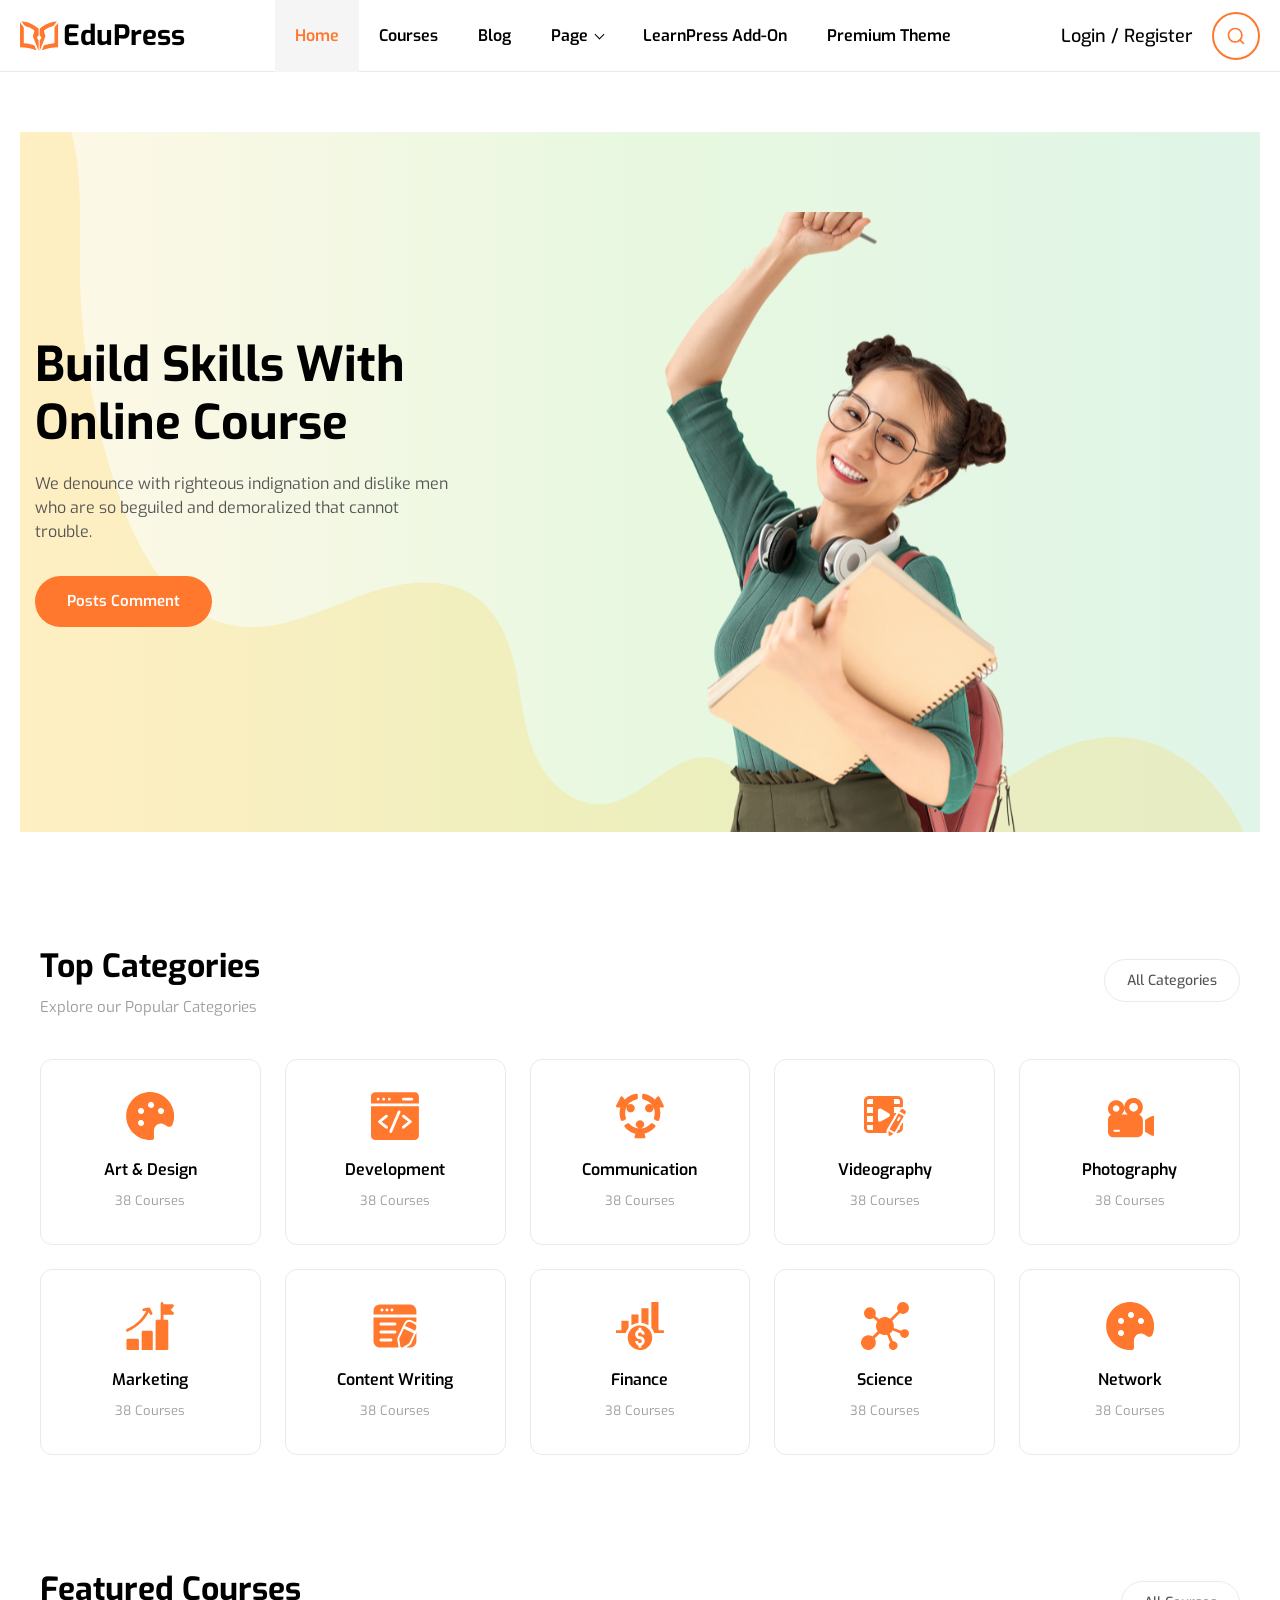
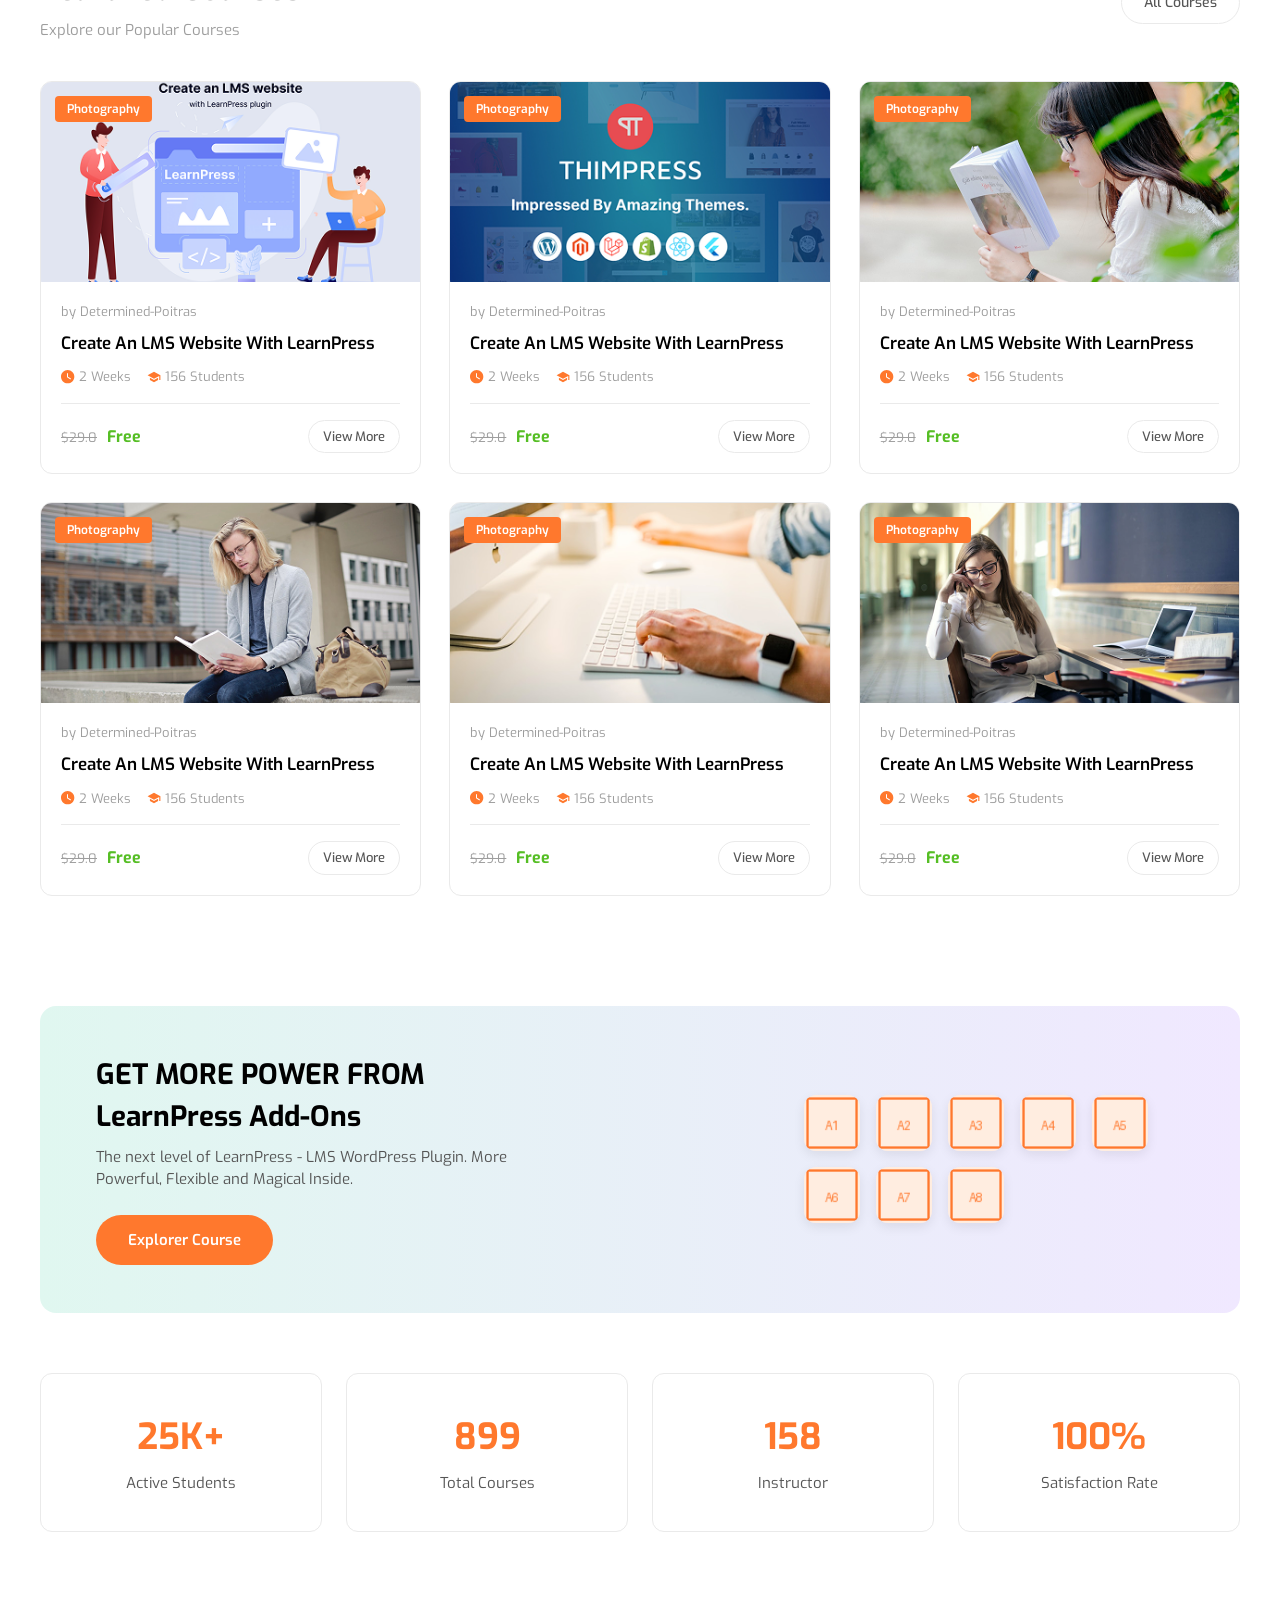
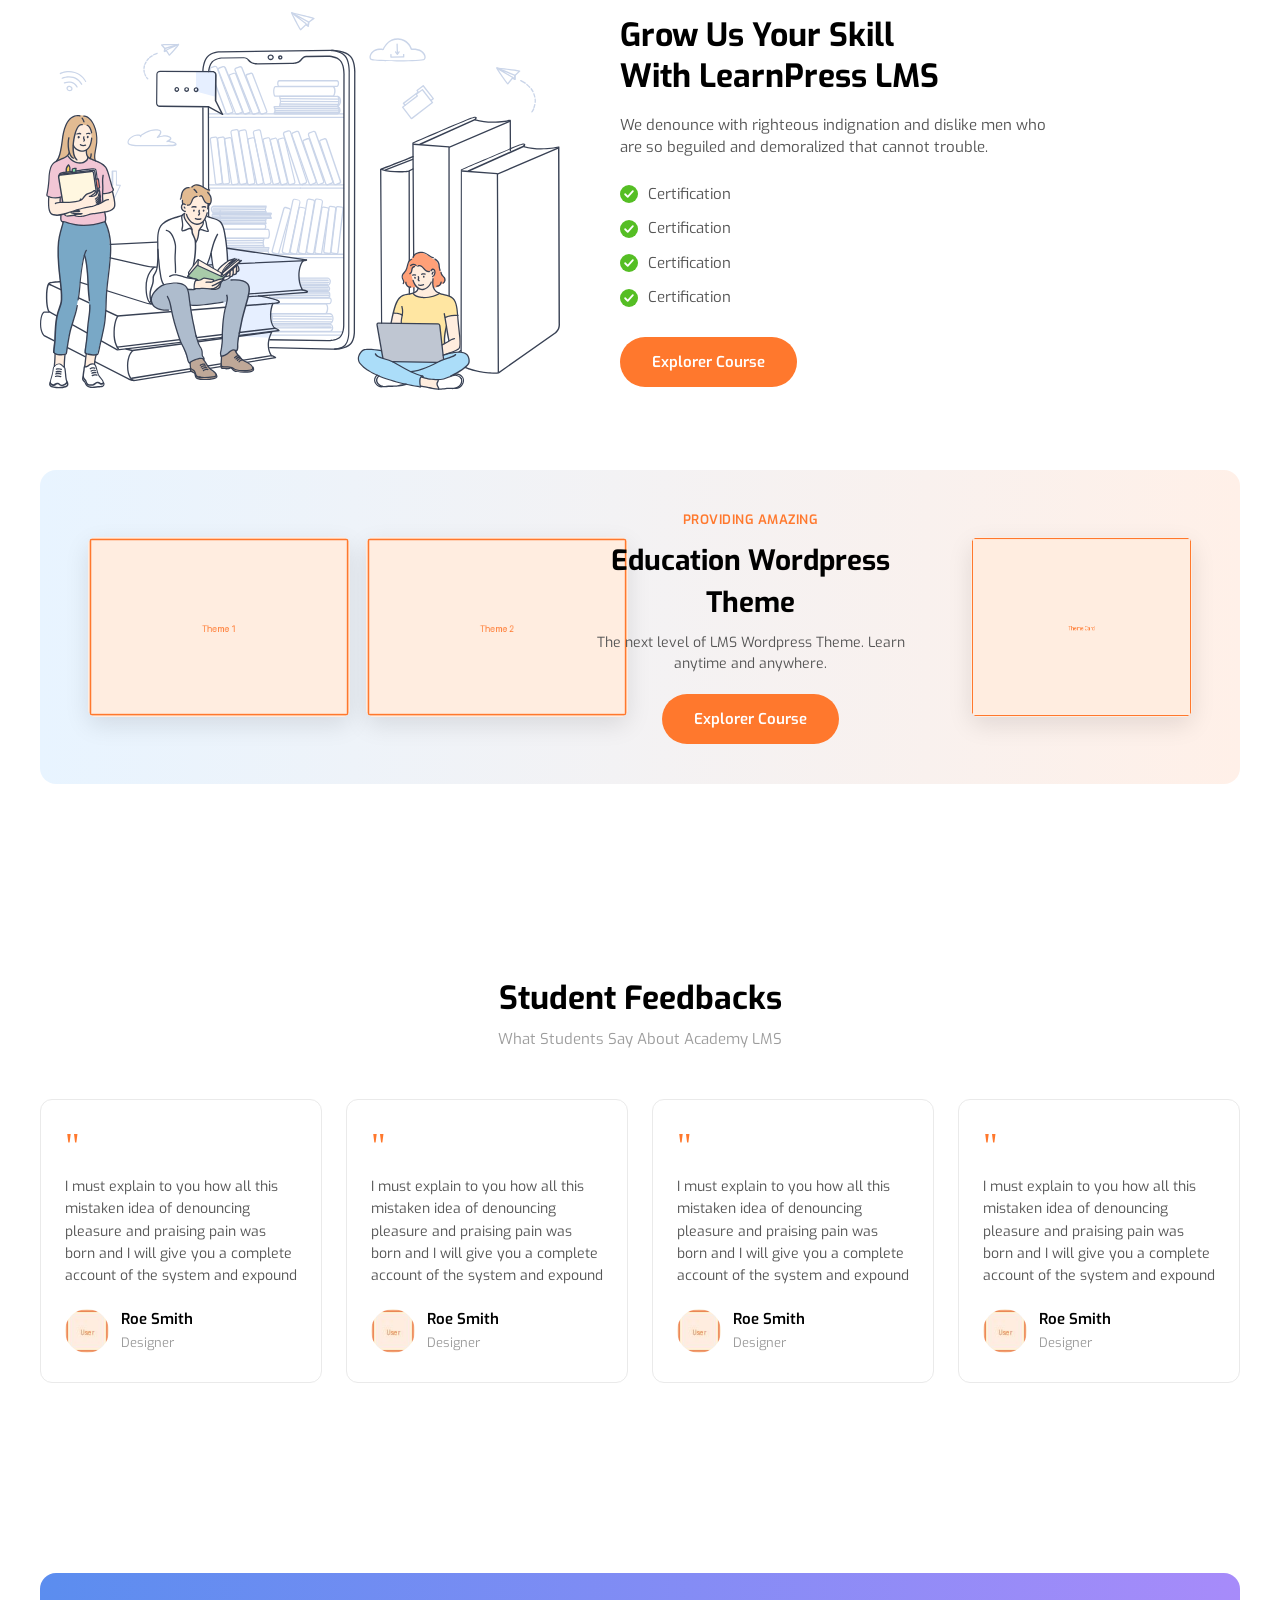
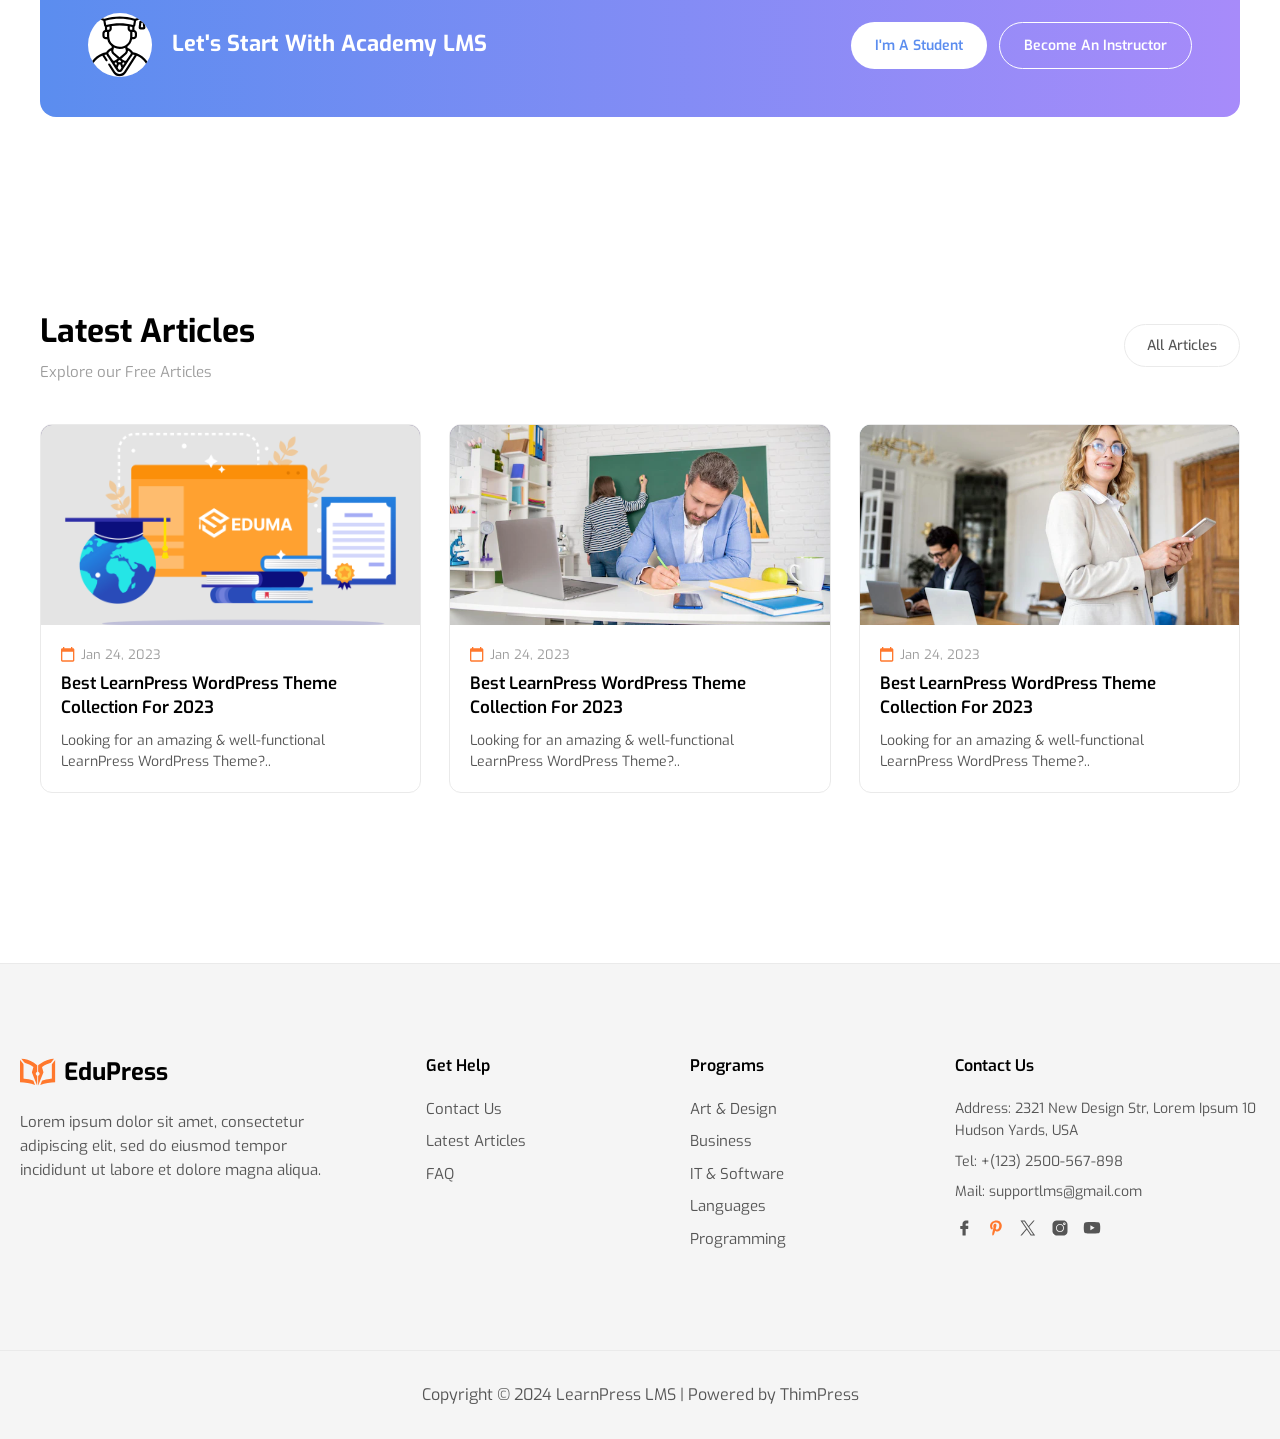
==== index.html @ af868892 "sua lai input.css + header js dong thoi cap nhat cac page khop voi input.css + bo bot di cac css du " ====
<!DOCTYPE html>
<html lang="en">
<head>
    <meta charset="UTF-8">
    <meta name="viewport" content="width=device-width, initial-scale=1.0">
    <title>EduPress - Online Learning Platform</title>
    <!-- ICON -->
     <link rel="icon" type="image/svg" href="./src/assets/images/banners/Logo.svg">
    <!-- FONT -->
    <link rel="preconnect" href="https://fonts.googleapis.com">
    <link rel="preconnect" href="https://fonts.gstatic.com" crossorigin>
    <link href="https://fonts.googleapis.com/css2?family=Exo:ital,wght@0,100..900;1,100..900&display=swap" rel="stylesheet">
    <!-- CSS -->
    <link rel="stylesheet" href="./src/css/input.css">
    <link rel="stylesheet" href="./src/css/home-page.css">
</head>
<body>

        <!-- HEADER -->
    <header class="header">
        <div class="inner-header">
            <a href="./index.html" class="logo-header">
                <div class="logo-icon-header">
                    <img src="./src/assets/images/banners/Logo.svg" alt="EduPress Logo">
                </div>
                <span class="header-title">EduPress</span>
            </a>

            <nav class="nav" aria-label="Main navigation">
                <a href="./index.html" class="home-nav active">Home</a>
                <a href="./pages/course-listing.html" class="course-nav">Courses</a>
                <a href="./pages/blog-listing.html" class="blog-nav">Blog</a>
                <div class="nav-item">
                    <a href="./pages/contact.html" class="page-nav">Page</a>
                    <div class="nav-dropdown">
                        <a href="./pages/contact.html">Contact</a>
                        <a href="./pages/auth.html">Auth</a>
                        <a href="./pages/error.html">Error</a>
                        <a href="./pages/faq.html">FAQ</a>
                    </div>
                </div>
                <a href="./pages/auth.html" class="learnpress-nav">LearnPress Add-On</a>
                <a href="./pages/auth.html" class="theme-nav">Premium Theme</a>
            </nav>

            <div class="header-right">
                <a href="./pages/auth.html" class="btn-login">Login / Register</a>
                <button type="button" class="search-icon-header" aria-label="Search">
                    <img src="./src/assets/icons/Icon-search-header.svg" alt="Icon-Search">
                </button>
                            <button type="button" class="menu-toggle" aria-label="Open menu" aria-expanded="false">
                    <svg width="24" height="24" viewBox="0 0 24 24" fill="none" stroke="currentColor" stroke-width="2"><path d="M4 6h16M4 12h16M4 18h16"/></svg>
                </button>
            </div>
        </div>
    </header>

    <!-- HERO BANNER -->
    <main class="main">
            <section class="hero">
            <img src="./src/assets/images/home/backgroup-bot-left.svg" alt="" class="hero-bg">
            <div class="hero-content">
                <div class="hero-text">
                    <h1>Build Skills With Online Course</h1>
                    <p>We denounce with righteous indignation and dislike men who are so beguiled and demoralized that cannot trouble.</p>
                    <a href="#" class="btn-primary">Posts Comment</a>
                </div>
                </div>
                <div class="hero-image">
                <img src="./src/assets/images/home/student.svg" alt="Student with books">
            </div>
        </section>

        <!-- TOP CATEGORIES -->
        <section class="section">
            <div class="container">
                <div class="section-header">
                    <div>
                        <h2 class="section-title">Top Categories</h2>
                        <p class="section-subtitle">Explore our Popular Categories</p>
                    </div>
                    <a href="#" class="btn-outline">All Categories</a>
                </div>

                <div class="categories-grid">
                    <a href="#" class="category-card">
                        <div class="category-icon">
                            <img src="./src/assets/icons/Icon-art.svg" alt="Art & Design">
                        </div>
                        <h3 class="category-name">Art & Design</h3>
                        <span class="category-count">38 Courses</span>
                    </a>
                    <a href="#" class="category-card">
                        <div class="category-icon">
                            <img src="./src/assets/icons/Icon-development.svg" alt="Development">
                        </div>
                        <h3 class="category-name">Development</h3>
                        <span class="category-count">38 Courses</span>
                    </a>
                    <a href="#" class="category-card">
                        <div class="category-icon">
                            <img src="./src/assets/icons/Icon-communiication.svg" alt="Communication">
                        </div>
                        <h3 class="category-name">Communication</h3>
                        <span class="category-count">38 Courses</span>
                    </a>
                    <a href="#" class="category-card">
                        <div class="category-icon">
                            <img src="./src/assets/icons/Icon-videography.svg" alt="Videography">
                        </div>
                        <h3 class="category-name">Videography</h3>
                        <span class="category-count">38 Courses</span>
                    </a>
                    <a href="#" class="category-card">
                        <div class="category-icon">
                            <img src="./src/assets/icons/Icon-photography.svg" alt="Photography">
                        </div>
                        <h3 class="category-name">Photography</h3>
                        <span class="category-count">38 Courses</span>
                    </a>
                    <a href="#" class="category-card">
                        <div class="category-icon">
                            <img src="./src/assets/icons/Icon-marketing.svg" alt="Marketing">
                        </div>
                        <h3 class="category-name">Marketing</h3>
                        <span class="category-count">38 Courses</span>
                    </a>
                    <a href="#" class="category-card">
                        <div class="category-icon">
                            <img src="./src/assets/icons/Icon-content-writing.svg" alt="Content Writing">
                        </div>
                        <h3 class="category-name">Content Writing</h3>
                        <span class="category-count">38 Courses</span>
                    </a>
                    <a href="#" class="category-card">
                        <div class="category-icon">
                            <img src="./src/assets/icons/Icon-finance.svg" alt="Finance">
                        </div>
                        <h3 class="category-name">Finance</h3>
                        <span class="category-count">38 Courses</span>
                    </a>
                    <a href="#" class="category-card">
                        <div class="category-icon">
                            <img src="./src/assets/icons/Icon-science.svg" alt="Science">
                        </div>
                        <h3 class="category-name">Science</h3>
                        <span class="category-count">38 Courses</span>
                    </a>
                    <a href="#" class="category-card">
                        <div class="category-icon">
                            <img src="./src/assets/icons/Icon-network.svg" alt="Network">
                        </div>
                        <h3 class="category-name">Network</h3>
                        <span class="category-count">38 Courses</span>
                    </a>
                </div>
            </div>
        </section>

        <!-- FEATURED COURSES -->
        <section class="section" style="padding-top: 0;">
            <div class="container">
                <div class="section-header">
                    <div>
                        <h2 class="section-title">Featured Courses</h2>
                        <p class="section-subtitle">Explore our Popular Courses</p>
                    </div>
                    <a href="#" class="btn-outline">All Courses</a>
                </div>

                <div class="courses-grid">
                    <!-- Course 1 -->
                    <article class="course-card">
                        <div class="course-thumb">
                            <img src="./src/assets/images/courses/courses-listing/image-1.png" alt="Create An LMS Website With LearnPress">
                            <span class="course-badge">Photography</span>
                        </div>
                        <div class="course-body">
                            <div class="course-author">
                                <span>by Determined-Poitras</span>
                            </div>
                            <h3 class="course-title">Create An LMS Website With LearnPress</h3>
                            <div class="course-meta">
                                <span>
                                    <img src="./src/assets/icons/meta1.svg" alt="" width="14" height="14">
                                    2 Weeks
                                </span>
                                <span>
                                    <img src="./src/assets/icons/meta2.svg" alt="" width="14" height="14">
                                    156 Students
                                </span>
                            </div>
                            <div class="course-footer">
                                <div class="course-price">
                                    <span class="old">$29.0</span>
                                    <span class="free">Free</span>
                                </div>
                                <a href="#" class="btn-view-more">View More</a>
                            </div>
                        </div>
                    </article>

                    <!-- Course 2 -->
                    <article class="course-card">
                        <div class="course-thumb">
                            <img src="./src/assets/images/courses/courses-listing/image-2.png" alt="Create An LMS Website With LearnPress">
                            <span class="course-badge">Photography</span>
                        </div>
                        <div class="course-body">
                            <div class="course-author">
                                <span>by Determined-Poitras</span>
                            </div>
                            <h3 class="course-title">Create An LMS Website With LearnPress</h3>
                            <div class="course-meta">
                                <span>
                                    <img src="./src/assets/icons/meta1.svg" alt="" width="14" height="14">
                                    2 Weeks
                                </span>
                                <span>
                                    <img src="./src/assets/icons/meta2.svg" alt="" width="14" height="14">
                                    156 Students
                                </span>
                            </div>
                            <div class="course-footer">
                                <div class="course-price">
                                    <span class="old">$29.0</span>
                                    <span class="free">Free</span>
                                </div>
                                <a href="#" class="btn-view-more">View More</a>
                            </div>
                        </div>
                    </article>

                    <!-- Course 3 -->
                    <article class="course-card">
                        <div class="course-thumb">
                            <img src="./src/assets/images/courses/courses-listing/image-3.png" alt="Create An LMS Website With LearnPress">
                            <span class="course-badge">Photography</span>
                        </div>
                        <div class="course-body">
                            <div class="course-author">
                                <span>by Determined-Poitras</span>
                            </div>
                            <h3 class="course-title">Create An LMS Website With LearnPress</h3>
                            <div class="course-meta">
                                <span>
                                    <img src="./src/assets/icons/meta1.svg" alt="" width="14" height="14">
                                    2 Weeks
                                </span>
                                <span>
                                    <img src="./src/assets/icons/meta2.svg" alt="" width="14" height="14">
                                    156 Students
                                </span>
                            </div>
                            <div class="course-footer">
                                <div class="course-price">
                                    <span class="old">$29.0</span>
                                    <span class="free">Free</span>
                                </div>
                                <a href="#" class="btn-view-more">View More</a>
                            </div>
                        </div>
                    </article>

                    <!-- Course 4 -->
                    <article class="course-card">
                        <div class="course-thumb">
                            <img src="./src/assets/images/courses/courses-listing/image-4.png" alt="Create An LMS Website With LearnPress">
                            <span class="course-badge">Photography</span>
                        </div>
                        <div class="course-body">
                            <div class="course-author">
                                <span>by Determined-Poitras</span>
                            </div>
                            <h3 class="course-title">Create An LMS Website With LearnPress</h3>
                            <div class="course-meta">
                                <span>
                                    <img src="./src/assets/icons/meta1.svg" alt="" width="14" height="14">
                                    2 Weeks
                                </span>
                                <span>
                                    <img src="./src/assets/icons/meta2.svg" alt="" width="14" height="14">
                                    156 Students
                                </span>
                            </div>
                            <div class="course-footer">
                                <div class="course-price">
                                    <span class="old">$29.0</span>
                                    <span class="free">Free</span>
                                </div>
                                <a href="#" class="btn-view-more">View More</a>
                            </div>
                        </div>
                    </article>

                    <!-- Course 5 -->
                    <article class="course-card">
                        <div class="course-thumb">
                            <img src="./src/assets/images/courses/courses-listing/image-5.png" alt="Create An LMS Website With LearnPress">
                            <span class="course-badge">Photography</span>
                        </div>
                        <div class="course-body">
                            <div class="course-author">
                                <span>by Determined-Poitras</span>
                            </div>
                            <h3 class="course-title">Create An LMS Website With LearnPress</h3>
                            <div class="course-meta">
                                <span>
                                    <img src="./src/assets/icons/meta1.svg" alt="" width="14" height="14">
                                    2 Weeks
                                </span>
                                <span>
                                    <img src="./src/assets/icons/meta2.svg" alt="" width="14" height="14">
                                    156 Students
                                </span>
                            </div>
                            <div class="course-footer">
                                <div class="course-price">
                                    <span class="old">$29.0</span>
                                    <span class="free">Free</span>
                                </div>
                                <a href="#" class="btn-view-more">View More</a>
                            </div>
                        </div>
                    </article>

                    <!-- Course 6 -->
                    <article class="course-card">
                        <div class="course-thumb">
                            <img src="./src/assets/images/courses/courses-listing/image-6.png" alt="Create An LMS Website With LearnPress">
                            <span class="course-badge">Photography</span>
                        </div>
                        <div class="course-body">
                            <div class="course-author">
                                <span>by Determined-Poitras</span>
                            </div>
                            <h3 class="course-title">Create An LMS Website With LearnPress</h3>
                            <div class="course-meta">
                                <span>
                                    <img src="./src/assets/icons/meta1.svg" alt="" width="14" height="14">
                                    2 Weeks
                                </span>
                                <span>
                                    <img src="./src/assets/icons/meta2.svg" alt="" width="14" height="14">
                                    156 Students
                                </span>
                            </div>
                            <div class="course-footer">
                                <div class="course-price">
                                    <span class="old">$29.0</span>
                                    <span class="free">Free</span>
                                </div>
                                <a href="#" class="btn-view-more">View More</a>
                            </div>
                        </div>
                    </article>
                </div>
            </div>
        </section>

        <!-- LEARNPRESS ADD-ONS + STATS -->
        <section class="section" style="padding-top: 0;">
            <div class="container">
                <!-- Add-ons Banner -->
                <div class="addons-banner">
                    <div class="addons-content">
                        <h2>GET MORE POWER FROM<br>LearnPress Add-Ons</h2>
                        <p>The next level of LearnPress - LMS WordPress Plugin. More Powerful, Flexible and Magical Inside.</p>
                        <a href="#" class="btn-primary">Explorer Course</a>
                    </div>
                    <div class="addons-icons">
                        <img src="./src/assets/icons/addon-1.png" alt="Addon">
                        <img src="./src/assets/icons/addon-2.png" alt="Addon">
                        <img src="./src/assets/icons/addon-3.png" alt="Addon">
                        <img src="./src/assets/icons/addon-4.png" alt="Addon">
                        <img src="./src/assets/icons/addon-5.png" alt="Addon">
                        <img src="./src/assets/icons/addon-6.png" alt="Addon">
                        <img src="./src/assets/icons/addon-7.png" alt="Addon">
                        <img src="./src/assets/icons/addon-8.png" alt="Addon">
                    </div>
                </div>

                <!-- Stats -->
                <div class="stats-row">
                    <div class="stat-card">
                        <div class="stat-number">25K+</div>
                        <div class="stat-label">Active Students</div>
                    </div>
                    <div class="stat-card">
                        <div class="stat-number">899</div>
                        <div class="stat-label">Total Courses</div>
                    </div>
                    <div class="stat-card">
                        <div class="stat-number">158</div>
                        <div class="stat-label">Instructor</div>
                    </div>
                    <div class="stat-card">
                        <div class="stat-number">100%</div>
                        <div class="stat-label">Satisfaction Rate</div>
                    </div>
                </div>

                <!-- Grow Skill -->
                <div class="grow-section">
                    <div class="grow-illustration">
                        <img src="./src/assets/images/home/Vector.svg" alt="Grow your skill illustration">
                    </div>
                    <div class="grow-content">
                        <h2>Grow Us Your Skill<br>With LearnPress LMS</h2>
                        <p>We denounce with righteous indignation and dislike men who are so beguiled and demoralized that cannot trouble.</p>
                        <ul class="grow-list">
                            <li>
                                <img src="./src/assets/icons/icon-check.svg" alt="">
                                Certification
                            </li>
                            <li>
                                <img src="./src/assets/icons/icon-check.svg" alt="">
                                Certification
                            </li>
                            <li>
                                <img src="./src/assets/icons/icon-check.svg" alt="">
                                Certification
                            </li>
                            <li>
                                <img src="./src/assets/icons/icon-check.svg" alt="">
                                Certification
                            </li>
                        </ul>
                        <a href="#" class="btn-primary">Explorer Course</a>
                    </div>
                </div>

                <!-- Theme Banner -->
                <div class="theme-banner">
                    <div class="theme-banner-images">
                        <img src="./src/assets/images/sections/theme-preview-1.png" alt="Theme preview">
                        <img src="./src/assets/images/sections/theme-preview-2.png" alt="Theme preview">
                    </div>
                    <div class="theme-content">
                        <div class="label">PROVIDING AMAZING</div>
                        <h2>Education Wordpress Theme</h2>
                        <p>The next level of LMS Wordpress Theme. Learn anytime and anywhere.</p>
                        <a href="#" class="btn-primary">Explorer Course</a>
                    </div>
                    <div class="theme-banner-images">
                        <img src="./src/assets/images/sections/theme-card.png" alt="Eduma theme card">
                    </div>
                </div>
            </div>
        </section>

        <!-- STUDENT FEEDBACKS -->
        <section class="section" style="padding-top: 0;">
            <div class="container">
                <div class="section-header" style="justify-content: center; text-align: center; margin-bottom: 48px;">
                    <div>
                        <h2 class="section-title">Student Feedbacks</h2>
                        <p class="section-subtitle">What Students Say About Academy LMS</p>
                    </div>
                </div>

                <div class="feedbacks-grid">
                    <div class="feedback-card">
                        <div class="feedback-quote">"</div>
                        <p class="feedback-text">I must explain to you how all this mistaken idea of denouncing pleasure and praising pain was born and I will give you a complete account of the system and expound</p>
                        <div class="feedback-author">
                            <img src="./src/assets/images/courses/avatar-1.jpg" alt="Roe Smith">
                            <div class="feedback-author-info">
                                <h4>Roe Smith</h4>
                                <span>Designer</span>
                            </div>
                        </div>
                    </div>
                    <div class="feedback-card">
                        <div class="feedback-quote">"</div>
                        <p class="feedback-text">I must explain to you how all this mistaken idea of denouncing pleasure and praising pain was born and I will give you a complete account of the system and expound</p>
                        <div class="feedback-author">
                            <img src="./src/assets/images/courses/avatar-1.jpg" alt="Roe Smith">
                            <div class="feedback-author-info">
                                <h4>Roe Smith</h4>
                                <span>Designer</span>
                            </div>
                        </div>
                    </div>
                    <div class="feedback-card">
                        <div class="feedback-quote">"</div>
                        <p class="feedback-text">I must explain to you how all this mistaken idea of denouncing pleasure and praising pain was born and I will give you a complete account of the system and expound</p>
                        <div class="feedback-author">
                            <img src="./src/assets/images/courses/avatar-1.jpg" alt="Roe Smith">
                            <div class="feedback-author-info">
                                <h4>Roe Smith</h4>
                                <span>Designer</span>
                            </div>
                        </div>
                    </div>
                    <div class="feedback-card">
                        <div class="feedback-quote">"</div>
                        <p class="feedback-text">I must explain to you how all this mistaken idea of denouncing pleasure and praising pain was born and I will give you a complete account of the system and expound</p>
                        <div class="feedback-author">
                            <img src="./src/assets/images/courses/avatar-1.jpg" alt="Roe Smith">
                            <div class="feedback-author-info">
                                <h4>Roe Smith</h4>
                                <span>Designer</span>
                            </div>
                        </div>
                    </div>
                </div>
            </div>
        </section>

        <!-- CTA BANNER -->
        <section class="section" style="padding-top: 0; padding-bottom: 0;">
            <div class="container">
                <div class="cta-banner">
                    <div class="cta-left">
                        <div class="cta-avatar">
                            <img src="./src/assets/images/home/marine.svg" alt="Instructor">
                        </div>
                        <div class="cta-text">
                            <h3>Let's Start With Academy LMS</h3>
                        </div>
                    </div>
                    <div class="cta-buttons">
                        <a href="#" class="btn-white">I'm A Student</a>
                        <a href="#" class="btn-outline-white">Become An Instructor</a>
                    </div>
                </div>
            </div>
        </section>

        <!-- LATEST ARTICLES -->
        <section class="section">
            <div class="container">
                <div class="section-header">
                    <div>
                        <h2 class="section-title">Latest Articles</h2>
                        <p class="section-subtitle">Explore our Free Articles</p>
                    </div>
                    <a href="#" class="btn-outline">All Articles</a>
                </div>

                <div class="articles-grid">
                    <article class="article-card">
                        <div class="article-thumb">
                            <img src="./src/assets/images/home/LastArticle1.svg" alt="Best LearnPress WordPress Theme Collection For 2023">
                        </div>  
                        <div class="article-body">
                            <div class="article-date">
                                <img src="./src/assets/images/home/calendar.svg" alt="" width="14" height="14">
                                Jan 24, 2023
                            </div>
                            <h3 class="article-title">Best LearnPress WordPress Theme Collection For 2023</h3>
                            <p class="article-excerpt">Looking for an amazing & well-functional LearnPress WordPress Theme?..</p>
                        </div>
                    </article>
                    <article class="article-card">
                        <div class="article-thumb">
                            <img src="./src/assets/images/home/LastArticle2.svg" alt="Best LearnPress WordPress Theme Collection For 2023">
                        </div>
                        <div class="article-body">
                            <div class="article-date">
                                <img src="./src/assets/images/home/calendar.svg" alt="" width="14" height="14">
                                Jan 24, 2023
                            </div>
                            <h3 class="article-title">Best LearnPress WordPress Theme Collection For 2023</h3>
                            <p class="article-excerpt">Looking for an amazing & well-functional LearnPress WordPress Theme?..</p>
                        </div>
                    </article>
                    <article class="article-card">
                        <div class="article-thumb">
                            <img src="./src/assets/images/home/LastArticle3.svg" alt="Best LearnPress WordPress Theme Collection For 2023">
                        </div>
                        <div class="article-body">
                            <div class="article-date">
                                <img src="./src/assets/images/home/calendar.svg" alt="" width="14" height="14">
                                Jan 24, 2023
                            </div>
                            <h3 class="article-title">Best LearnPress WordPress Theme Collection For 2023</h3>
                            <p class="article-excerpt">Looking for an amazing & well-functional LearnPress WordPress Theme?..</p>
                        </div>
                    </article>
                </div>
            </div>
        </section>
    </main>
    <!-- FOOTER -->
        <footer class="footer">
        <div class="footer-container">
            <!-- Cột 1: About -->
            <div class="footer-about">
                <a href="./index.html" class="logo-footer">
                    <img src="./src/assets/images/banners/Logo.svg" alt="EduPress">
                    EduPress
                </a>
                <p class="footer-text">
                    Lorem ipsum dolor sit amet, consectetur adipiscing elit, sed do eiusmod tempor incididunt ut labore et dolore magna aliqua.
                </p>
            </div>

            <!-- Cột 2: Get Help -->
            <div class="footer-col">
                <h5 class="get-help-title">Get Help</h5>
                <ul class="footer-list">
                    <li><a href="./pages/contact.html">Contact Us</a></li>
                    <li><a href="./pages/blog-listing.html">Latest Articles</a></li>
                    <li><a href="./pages/faq.html">FAQ</a></li>
                </ul>
            </div>

            <!-- Cột 3: Programs -->
            <div class="footer-col">
                <h5 class="programs-title">Programs</h5>
                <ul class="footer-list">
                    <li><a href="#">Art &amp; Design</a></li>
                    <li><a href="#">Business</a></li>
                    <li><a href="#">IT &amp; Software</a></li>
                    <li><a href="#">Languages</a></li>
                    <li><a href="#">Programming</a></li>
                </ul>
            </div>

            <!-- Cột 4: Contact Us -->
            <div class="footer-col footer-contact">
                <h5 class="contact-us-title">Contact Us</h5>
                <p>Address: 2321 New Design Str, Lorem Ipsum 10 Hudson Yards, USA</p>
                <p>Tel: +(123) 2500-567-898</p>
                <p>Mail: <a href="mailto:supportlms@gmail.com">supportlms@gmail.com</a></p>

                <div class="social-list">
                    <a href="#" class="social-link">
                        <img src="./src/assets/icons/Icon-facebook.svg" alt="Facebook">
                    </a>
                    <a href="#" class="social-link">
                        <img src="./src/assets/icons/Icon-Pinterest.svg" alt="Pinterest">
                    </a>
                    <a href="#" class="social-link">
                        <img src="./src/assets/icons/Icon-twitter.svg" alt="Twitter">
                    </a>
                    <a href="#" class="social-link">
                        <img src="./src/assets/icons/Icon-instragram.svg" alt="Instagram">
                    </a>
                    <a href="#" class="social-link">
                        <img src="./src/assets/icons/Icon-youtube.svg" alt="Youtube">
                    </a>
                </div>
            </div>
        </div>

        <div class="footer-bottom">
            Copyright © 2024 LearnPress LMS | Powered by ThimPress
        </div>
    </footer>

    <button class="back-to-top" aria-label="Back to top" onclick="window.scrollTo({top:0,behavior:'smooth'})">
      <svg width="16" height="16" viewBox="0 0 24 24" fill="none" stroke="currentColor" stroke-width="2.3"><line x1="12" y1="19" x2="12" y2="5"/><polyline points="5 12 12 5 19 12"/></svg>
    </button>

    <!-- JAVASCRIPT  -->
    <script src="./src/js/pages/home.js"></script>

    <script src="./src/js/components/header.js"></script>
</body>
</html>
---- src/css/input.css ----
/* =========================================================
   EduPress — Global styles (Header / Nav / Footer / Breadcrumb)
   Blog Listing is the source of truth for Header + Footer
   ========================================================= */

:root {
  /* ===== Brand (EduPress Figma) ===== */
  --color-primary: #FF782D;
  --color-primary-hover: #E56A20;
  --color-secondary: #FFAB2D;

  /* ===== Surfaces ===== */
  --color-white: #FFFFFF;
  --color-bg: #FFFFFF;
  --color-bg-muted: #F5F5F5;
  --color-bg-grey: #F5F5F5;
  --color-white-grey: #F5F5F5;

  /* ===== Text ===== */
  --color-text: #000000;
  --color-text-secondary: #555555;
  --color-text-muted: #666666;
  --color-text-light: #9D9D9D;
  --color-dark-gray: #555555;
  --color-grey: #9D9D9D;
  --color-black: #000000;

  /* ===== Border ===== */
  --color-border: #EAEAEA;
  --color-border-black: #000000;
  --color-card-border: #E1E5F1;

  /* ===== Semantic ===== */
  --color-success: #55BE24;
  --color-green: #55BE24;
  --color-info: #2F6FED;
  --color-blue: #2F6FED;

  /* ===== Legacy aliases ===== */
  --color-orange: var(--color-primary);
  --color-orange-dark: var(--color-primary-hover);

  /* ===== Typography ===== */
  --font-main: 'Exo', -apple-system, BlinkMacSystemFont, 'Segoe UI', Roboto, Arial, Helvetica, sans-serif;
  --font-base: var(--font-main);

  /* ===== Layout ===== */
  --container-width: 1290px;
  --container-w: 1290px;
  --header-height: 72px;
  --breadcrumb-height: 44px;
}

* {
  box-sizing: border-box;
  margin: 0;
  padding: 0;
}

html,
body {
  margin: 0;
  padding: 0;
}

body {
  font-family: var(--font-main);
  color: var(--color-text);
  background: var(--color-white);
  font-size: 16px;
  line-height: 1.5;
  -webkit-font-smoothing: antialiased;
}

img {
  max-width: 100%;
  height: auto;
  display: block;
}

a {
  text-decoration: none;
  color: inherit;
}

ul {
  list-style: none;
  margin: 0;
  padding: 0;
}

button {
  font-family: inherit;
  cursor: pointer;
  border: none;
  background: none;
}

.container {
  max-width: var(--container-width);
  margin: 0 auto;
  padding: 0 20px;
}

/* ==================== HEADER ==================== */
.header {
  height: 72px;
  background-color: var(--color-white);
  border-bottom: 1px solid var(--color-border);
  position: sticky;
  top: 0;
  z-index: 100;
}

.inner-header {
  max-width: var(--container-width);
  height: 72px;
  display: flex;
  align-items: center;
  justify-content: space-between;
  margin: 0 auto;
  padding: 0 20px;
  gap: 0;
}

.logo-header {
  display: flex;
  align-items: center;
  gap: 4px;
  flex-shrink: 0;
}

.logo-icon-header {
  display: flex;
  align-items: center;
}

.logo-icon-header img {
  width: 39.3px;
  height: 30px;
  display: block;
}

.header-title {
  font-size: 28px;
  font-weight: 700;
  color: var(--color-text);
  line-height: 1;
}

.nav {
  display: flex;
  align-items: center;
  gap: 0;
  flex: 1;
  justify-content: center;
}

.nav > a,
.nav .nav-item > a {
  height: 72px;
  display: flex;
  align-items: center;
  padding: 0 20px;
  font-size: 16px;
  font-weight: 600;
  color: var(--color-text);
  white-space: nowrap;
  line-height: 120%;
  cursor: pointer;
  transition: color 0.2s, background-color 0.2s;
}

.nav > a:hover,
.nav .nav-item > a:hover {
  color: var(--color-primary);
}

.nav > a.active,
.nav .nav-item > a.active {
  color: var(--color-primary);
  background-color: var(--color-white-grey);
}

/* Page dropdown */
.nav-item {
  position: relative;
  display: flex;
  align-items: center;
}

.nav-item > a.page-nav::after {
  content: '';
  display: inline-block;
  width: 6px;
  height: 6px;
  border-right: 1.5px solid currentColor;
  border-bottom: 1.5px solid currentColor;
  transform: rotate(45deg);
  margin-left: 8px;
  margin-top: -3px;
  transition: transform 0.2s;
}

.nav-item:hover > a.page-nav::after,
.nav-item.open > a.page-nav::after {
  transform: rotate(-135deg);
  margin-top: 2px;
}

.nav-dropdown {
  position: absolute;
  top: 100%;
  left: 0;
  min-width: 180px;
  background: var(--color-white);
  border: 1px solid var(--color-border);
  border-radius: 8px;
  box-shadow: 0 12px 28px rgba(0, 0, 0, 0.1);
  padding: 8px 0;
  opacity: 0;
  visibility: hidden;
  transform: translateY(6px);
  transition: opacity 0.2s, visibility 0.2s, transform 0.2s;
  z-index: 200;
}

.nav-item:hover > .nav-dropdown,
.nav-item.open > .nav-dropdown {
  opacity: 1;
  visibility: visible;
  transform: translateY(0);
}

.nav-dropdown a {
  display: block;
  padding: 10px 20px;
  font-size: 15px;
  font-weight: 500;
  color: var(--color-text);
  height: auto;
  line-height: 1.4;
  white-space: nowrap;
  transition: color 0.15s, background-color 0.15s;
}

.nav-dropdown a:hover {
  color: var(--color-primary);
  background: var(--color-white-grey);
}

.nav-dropdown a.active {
  color: var(--color-primary);
  background: var(--color-white-grey);
}

.header-right {
  display: flex;
  align-items: center;
  gap: 20px;
  flex-shrink: 0;
  margin-left: auto;
}

.btn-login {
  font-size: 18px;
  font-weight: 500;
  line-height: 150%;
  color: var(--color-text);
  white-space: nowrap;
  cursor: pointer;
}

.btn-login:hover {
  color: var(--color-primary);
}

.search-icon-header {
  width: 48px;
  height: 48px;
  display: flex;
  align-items: center;
  justify-content: center;
  padding: 0;
  border: none;
  background: none;
  cursor: pointer;
}

.search-icon-header img {
  width: 48px;
  height: 48px;
  display: block;
}

.menu-toggle {
  display: none;
  width: 40px;
  height: 40px;
  border: none;
  background: none;
  color: var(--color-text);
  align-items: center;
  justify-content: center;
  flex-shrink: 0;
  cursor: pointer;
}

/* ==================== BREADCRUMB ==================== */
.breadcrumb {
  height: 44px;
  width: 100%;
  background-color: var(--color-white-grey);
  display: flex;
  align-items: center;
}

.content-brb {
  max-width: var(--container-width);
  width: 100%;
  margin: 0 auto;
  padding: 0 20px;
  color: var(--color-dark-gray);
  font-size: 16px;
  display: flex;
  align-items: center;
  gap: 8px;
}

.content-brb a:hover {
  color: var(--color-primary);
}

.content-brb .arrow {
  font-size: 25px;
  color: var(--color-grey);
  line-height: 1;
}

/* Legacy breadcrumb-bar support */
.breadcrumb-bar {
  background: var(--color-bg-grey);
}

.breadcrumb-bar .container {
  display: flex;
  align-items: center;
  height: 44px;
}

/* ==================== FOOTER ==================== */
.footer {
  background: var(--color-white-grey);
  border-top: 1px solid var(--color-border);
  padding: 90px 0 32px 0;
  margin-top: 90px;
}

.footer-container {
  max-width: var(--container-width);
  margin: 0 auto;
  padding: 0 20px;
  display: grid;
  grid-template-columns: 1.6fr 1fr 1fr 1.3fr;
  gap: 30px;
}

.footer-about {
  min-width: 0;
}

.logo-footer {
  display: flex;
  align-items: center;
  gap: 8px;
  font-size: 24px;
  font-weight: 700;
  margin-bottom: 20px;
  color: var(--color-text);
}

.logo-footer img {
  width: 36px;
  height: 28px;
  display: block;
}

.footer-text {
  font-size: 15px;
  color: var(--color-dark-gray);
  max-width: 320px;
  line-height: 1.6;
}

.get-help-title,
.programs-title,
.contact-us-title {
  font-size: 16px;
  font-weight: 600;
  margin-bottom: 20px;
  color: var(--color-text);
}

.footer-list li {
  margin-bottom: 10px;
  font-size: 15px;
  color: var(--color-dark-gray);
}

.footer-list li a {
  color: var(--color-dark-gray);
  transition: color 0.2s;
}

.footer-list li a:hover {
  color: var(--color-primary);
}

.footer-contact p {
  font-size: 14px;
  color: var(--color-dark-gray);
  margin-bottom: 8px;
  line-height: 1.6;
}

.footer-contact a {
  color: var(--color-dark-gray);
}

.footer-contact a:hover {
  color: var(--color-primary);
}

.social-list {
  display: flex;
  gap: 14px;
  margin-top: 16px;
  align-items: center;
}

.social-link {
  display: flex;
  align-items: center;
  justify-content: center;
}

.social-link img {
  width: 18px;
  height: 18px;
  display: block;
  transition: opacity 0.2s;
}

.social-link:hover img {
  opacity: 0.7;
}

.footer-bottom {
  margin-top: 90px;
  padding: 32px 0 0 0;
  border-top: 1px solid var(--color-border);
  text-align: center;
  font-size: 16px;
  color: var(--color-dark-gray);
}

/* ==================== Back to top ==================== */
.back-to-top {
  position: fixed;
  right: 30px;
  bottom: 30px;
  width: 46px;
  height: 46px;
  border-radius: 50%;
  background: var(--color-black);
  color: var(--color-white);
  display: flex;
  align-items: center;
  justify-content: center;
  border: none;
  box-shadow: 0 8px 20px rgba(0, 0, 0, 0.2);
  cursor: pointer;
  z-index: 50;
  opacity: 0;
  visibility: hidden;
  transition: all 0.3s;
}

.back-to-top.show {
  opacity: 1;
  visibility: visible;
}

.back-to-top:hover {
  background: var(--color-primary);
  transform: translateY(-3px);
}

/* ==================== RESPONSIVE Header / Footer ==================== */
@media (max-width: 1100px) {
  .nav > a,
  .nav .nav-item > a {
    padding: 0 12px;
    font-size: 15px;
  }

  .footer-container {
    grid-template-columns: 1fr 1fr;
    gap: 40px;
  }
}

@media (max-width: 992px) {
  .nav {
    display: none;
  }

  .nav.open {
    display: flex;
    flex-direction: column;
    position: absolute;
    top: 72px;
    left: 0;
    right: 0;
    background: var(--color-white);
    border-bottom: 1px solid var(--color-border);
    box-shadow: 0 8px 20px rgba(0, 0, 0, 0.08);
    padding: 12px 0;
    z-index: 150;
    align-items: stretch;
  }

  .nav.open > a,
  .nav.open .nav-item > a {
    height: auto;
    padding: 14px 24px;
  }

  .nav-item {
    flex-direction: column;
    align-items: stretch;
  }

  .nav-dropdown {
    position: static;
    opacity: 1;
    visibility: visible;
    transform: none;
    box-shadow: none;
    border: none;
    border-radius: 0;
    padding: 0 0 8px 12px;
    display: none;
    min-width: 0;
  }

  .nav-item.open > .nav-dropdown,
  .nav-item:hover > .nav-dropdown {
    display: block;
  }

  .menu-toggle {
    display: flex;
  }

  .header-title {
    font-size: 22px;
  }

  .btn-login {
    font-size: 16px;
  }

  .search-icon-header,
  .search-icon-header img {
    width: 40px;
    height: 40px;
  }
}

@media (max-width: 640px) {
  .inner-header {
    padding: 0 15px;
  }

  .footer {
    padding: 60px 0 24px;
    margin-top: 60px;
  }

  .footer-container {
    grid-template-columns: 1fr;
    gap: 28px;
    padding: 0 15px;
  }

  .footer-bottom {
    margin-top: 40px;
    padding-top: 24px;
    font-size: 14px;
  }

  .content-brb {
    padding: 0 15px;
    font-size: 14px;
  }
}
---- src/css/home-page.css ----
/* ========== CSS Variables ========== */
:root {
    --color-primary: #FF782D;
    --color-text: #000000;
    --color-white-grey: #F5F5F5;
    --color-grey: #9D9D9D;
    --color-dark-gray: #555555; 
    --color-white: #FFFFFF;
    --color-green: #55BE24;
    --color-border: #EAEAEA;
    --color-border-black: #000000;
    --container-width: 1290px;

    --font-base: 'Exo', -apple-system, BlinkMacSystemFont, 'Segoe UI', Roboto, Arial, Helvetica, sans-serif;
}

/* ==========MAIN============*/
.main {
    max-width: var(--container-width);
    margin: 60px auto;
    padding: 0 20px;
    display: flex;
    flex-direction: column;
    gap: 30px;
}

/* ========== HERO BANNER ========== */
.hero {
    position: relative;
    width: 100%;
    max-width: 1920px;
    margin: 0 auto;
    height: 700px;
    overflow: hidden;
    background: linear-gradient(90deg, #FFF8E7 0%, #E8F8E0 50%, #E0F5E8 100%);
}

.hero-bg {
    position: absolute;
    inset: 0;
    width: 100%;
    height: 100%;
    object-fit: cover;
    z-index: 0;
}

.hero-content {
    position: relative;
    z-index: 2;
    max-width: var(--container-width);
    margin: 0 auto;
    padding: 0 15px;
    height: 100%;
    display: flex;
    align-items: center;
}

.hero-text {
    max-width: 520px;
}

.hero-text h1 {
    font-size: 48px;
    font-weight: 700;
    color: var(--color-black);
    line-height: 1.2;
    margin-bottom: 20px;
}

.hero-text p {
    font-size: 16px;
    color: var(--color-dark-gray);
    margin-bottom: 32px;
    max-width: 420px;
}

.btn-primary {
    display: inline-flex;
    align-items: center;
    justify-content: center;
    padding: 14px 32px;
    background: var(--color-primary);
    color: var(--color-white);
    font-size: 15px;
    font-weight: 600;
    border-radius: 30px;
    transition: background 0.2s ease, transform 0.2s ease;
}

.btn-primary:hover {
    background: #e66a1f;
    transform: translateY(-1px);
}

.hero-image {
    position: absolute;
    right: 8%;
    bottom: 0;
    z-index: 1;
    max-height: 90%;
}

.hero-image img {
    max-height: 620px;
    width: auto;
}

/* ========== TOP CATEGORIES ========== */
.section {
    padding: 80px 0;
}

.section-header {
    display: flex;
    align-items: center;
    justify-content: space-between;
    margin-bottom: 40px;
}

.section-title {
    font-size: 32px;
    font-weight: 700;
    color: var(--color-black);
    margin-bottom: 6px;
}

.section-subtitle {
    font-size: 15px;
    color: var(--color-grey);
}

.btn-outline {
    display: inline-flex;
    align-items: center;
    padding: 10px 22px;
    border: 1px solid var(--color-border);
    border-radius: 30px;
    font-size: 14px;
    font-weight: 500;
    color: var(--color-dark-gray);
    transition: all 0.2s ease;
}

.btn-outline:hover {
    border-color: var(--color-primary);
    color: var(--color-primary);
}

.categories-grid {
    display: grid;
    grid-template-columns: repeat(5, 1fr);
    gap: 24px;
}

.category-card {
    background: var(--color-white);
    border: 1px solid var(--color-border);
    border-radius: 12px;
    padding: 32px 20px;
    text-align: center;
    transition: box-shadow 0.25s ease, transform 0.25s ease;
}

.category-card:hover {
    box-shadow: 0 12px 30px rgba(0, 0, 0, 0.08);
    transform: translateY(-4px);
}

.category-icon {
    width: 48px;
    height: 48px;
    margin: 0 auto 18px;
}

.category-icon img {
    width: 100%;
    height: 100%;
    object-fit: contain;
}

.category-name {
    font-size: 16px;
    font-weight: 600;
    color: var(--color-black);
    margin-bottom: 6px;
}

.category-count {
    font-size: 13px;
    color: var(--color-grey);
}

/* ========== FEATURED COURSES ========== */
.courses-grid {
    display: grid;
    grid-template-columns: repeat(3, 1fr);
    gap: 28px;
}

.course-card {
    background: var(--color-white);
    border: 1px solid var(--color-border);
    border-radius: 12px;
    overflow: hidden;
    transition: box-shadow 0.25s ease, transform 0.25s ease;
}

.course-card:hover {
    box-shadow: 0 12px 30px rgba(0, 0, 0, 0.08);
    transform: translateY(-4px);
}

.course-thumb {
    position: relative;
    height: 200px;
    overflow: hidden;
}

.course-thumb img {
    width: 100%;
    height: 100%;
    object-fit: cover;
}

.course-badge {
    position: absolute;
    top: 14px;
    left: 14px;
    background: var(--color-primary);
    color: var(--color-white);
    font-size: 12px;
    font-weight: 600;
    padding: 4px 12px;
    border-radius: 4px;
}

.course-body {
    padding: 20px;
}

.course-author {
    display: flex;
    align-items: center;
    gap: 8px;
    margin-bottom: 10px;
    font-size: 13px;
    color: var(--color-grey);
}

.course-author img {
    width: 24px;
    height: 24px;
    border-radius: 50%;
}

.course-title {
    font-size: 17px;
    font-weight: 600;
    color: var(--color-black);
    margin-bottom: 12px;
    line-height: 1.4;
    display: -webkit-box;
    overflow: hidden;
}

.course-meta {
    display: flex;
    align-items: center;
    gap: 16px;
    font-size: 13px;
    color: var(--color-grey);
    margin-bottom: 16px;
}

.course-meta span {
    display: flex;
    align-items: center;
    gap: 4px;
}

.course-footer {
    display: flex;
    align-items: center;
    justify-content: space-between;
    border-top: 1px solid var(--color-border);
    padding-top: 16px;
}

.course-price {
    font-size: 16px;
    font-weight: 700;
    color: var(--color-primary);
}

.course-price .old {
    font-size: 13px;
    font-weight: 400;
    color: var(--color-grey);
    text-decoration: line-through;
    margin-right: 6px;
}

.course-price .free {
    color: var(--color-green);
}

.btn-view-more {
    font-size: 13px;
    font-weight: 500;
    color: var(--color-dark-gray);
    padding: 6px 14px;
    border: 1px solid var(--color-border);
    border-radius: 20px;
    transition: all 0.2s ease;
}

.btn-view-more:hover {
    border-color: var(--color-primary);
    color: var(--color-primary);
}

/* ========== ADD-ONS BANNER ========== */
.addons-banner {
    background: linear-gradient(90deg, #E0F7F0 0%, #F0E8FF 100%);
    border-radius: 16px;
    padding: 48px 56px;
    display: flex;
    align-items: center;
    justify-content: space-between;
    gap: 40px;
    margin-bottom: 60px;
}

.addons-content h2 {
    font-size: 28px;
    font-weight: 700;
    color: var(--color-black);
    margin-bottom: 8px;
}

.addons-content p {
    font-size: 15px;
    color: var(--color-dark-gray);
    margin-bottom: 24px;
    max-width: 420px;
}

.addons-icons {
    display: flex;
    flex-wrap: wrap;
    gap: 16px;
    max-width: 380px;
}

.addons-icons img {
    width: 56px;
    height: 56px;
    border-radius: 12px;
    box-shadow: 0 4px 12px rgba(0, 0, 0, 0.08);
}

/* ========== STATS ========== */
.stats-row {
    display: grid;
    grid-template-columns: repeat(4, 1fr);
    gap: 24px;
    margin-bottom: 80px;
}

.stat-card {
    background: var(--color-white);
    border: 1px solid var(--color-border);
    border-radius: 12px;
    padding: 36px 20px;
    text-align: center;
}

.stat-number {
    font-size: 36px;
    font-weight: 700;
    color: var(--color-primary);
    margin-bottom: 8px;
}

.stat-label {
    font-size: 15px;
    color: var(--color-dark-gray);
}

/* ========== GROW SKILL SECTION ========== */
.grow-section {
    display: flex;
    align-items: center;
    gap: 60px;
    margin-bottom: 80px;
}

.grow-illustration {
    flex: 1;
    max-width: 520px;
}

.grow-illustration img {
    width: 100%;
}

.grow-content {
    flex: 1;
}

.grow-content h2 {
    font-size: 32px;
    font-weight: 700;
    color: var(--color-black);
    margin-bottom: 16px;
    line-height: 1.3;
}

.grow-content > p {
    font-size: 15px;
    color: var(--color-dark-gray);
    margin-bottom: 24px;
    max-width: 440px;
}

.grow-list {
    margin-bottom: 28px;
}

.grow-list li {
    display: flex;
    align-items: center;
    gap: 10px;
    font-size: 15px;
    color: var(--color-dark-gray);
    margin-bottom: 12px;
}

.grow-list li img {
    width: 18px;
    height: 18px;
}

/* ========== THEME BANNER ========== */
.theme-banner {
    background: linear-gradient(90deg, #E8F4FF 0%, #FFF0E8 100%);
    border-radius: 16px;
    padding: 40px 48px;
    display: flex;
    align-items: center;
    justify-content: space-between;
    gap: 40px;
    margin-bottom: 80px;
    position: relative;
    overflow: hidden;
}

.theme-banner-images {
    display: flex;
    gap: 16px;
    align-items: flex-end;
}

.theme-banner-images img {
    height: 180px;
    border-radius: 8px;
    box-shadow: 0 8px 24px rgba(0, 0, 0, 0.1);
}

.theme-content {
    text-align: center;
    max-width: 360px;
}

.theme-content .label {
    font-size: 13px;
    font-weight: 600;
    color: var(--color-primary);
    text-transform: uppercase;
    letter-spacing: 0.5px;
    margin-bottom: 10px;
}

.theme-content h2 {
    font-size: 28px;
    font-weight: 700;
    color: var(--color-black);
    margin-bottom: 8px;
}

.theme-content p {
    font-size: 14px;
    color: var(--color-dark-gray);
    margin-bottom: 20px;
}

/* ========== STUDENT FEEDBACKS ========== */
.feedbacks-grid {
    display: grid;
    grid-template-columns: repeat(4, 1fr);
    gap: 24px;
}

.feedback-card {
    background: var(--color-white);
    border: 1px solid var(--color-border);
    border-radius: 12px;
    padding: 28px 24px;
}

.feedback-quote {
    font-size: 36px;
    color: var(--color-primary);
    line-height: 1;
    margin-bottom: 12px;
    font-family: Georgia, serif;
}

.feedback-text {
    font-size: 14px;
    color: var(--color-dark-gray);
    line-height: 1.6;
    margin-bottom: 20px;
}

.feedback-author {
    display: flex;
    align-items: center;
    gap: 12px;
}

.feedback-author img {
    width: 44px;
    height: 44px;
    border-radius: 50%;
    object-fit: cover;
}

.feedback-author-info h4 {
    font-size: 15px;
    font-weight: 600;
    color: var(--color-black);
}

.feedback-author-info span {
    font-size: 13px;
    color: var(--color-grey);
}

/* ========== CTA BANNER ========== */
.cta-banner {
    background: linear-gradient(90deg, #5B8DEF 0%, #A78BFA 100%);
    border-radius: 16px;
    padding: 40px 48px;
    display: flex;
    align-items: center;
    justify-content: space-between;
    gap: 30px;
    margin: 80px 0;
    color: var(--color-white);
}

.cta-left {
    display: flex;
    align-items: center;
    gap: 20px;
}

.cta-avatar {
    width: 64px;
    height: 64px;
    border-radius: 50%;
    background: var(--color-white);
    display: flex;
    align-items: center;
    justify-content: center;
    overflow: hidden;
}

.cta-avatar img {
    width: 100%;
    height: 100%;
    object-fit: cover;
}

.cta-text h3 {
    font-size: 22px;
    font-weight: 700;
    margin-bottom: 4px;
}

.cta-buttons {
    display: flex;
    gap: 12px;
}

.btn-white {
    display: inline-flex;
    align-items: center;
    padding: 12px 24px;
    background: var(--color-white);
    color: #5B8DEF;
    font-size: 14px;
    font-weight: 600;
    border-radius: 30px;
    transition: transform 0.2s ease;
}

.btn-white:hover {
    transform: translateY(-1px);
}

.btn-outline-white {
    display: inline-flex;
    align-items: center;
    padding: 12px 24px;
    border: 1.5px solid var(--color-white);
    color: var(--color-white);
    font-size: 14px;
    font-weight: 600;
    border-radius: 30px;
    transition: background 0.2s ease;
}

.btn-outline-white:hover {
    background: rgba(255, 255, 255, 0.15);
}

/* ========== LATEST ARTICLES ========== */
.articles-grid {
    display: grid;
    grid-template-columns: repeat(3, 1fr);
    gap: 28px;
}

.article-card {
    background: var(--color-white);
    border: 1px solid var(--color-border);
    border-radius: 12px;
    overflow: hidden;
    transition: box-shadow 0.25s ease, transform 0.25s ease;
}

.article-card:hover {
    box-shadow: 0 12px 30px rgba(0, 0, 0, 0.08);
    transform: translateY(-4px);
}

.article-thumb {
    height: 200px;
    overflow: hidden;
}

.article-thumb img {
    width: 100%;
    height: 100%;
    object-fit: cover;
}

.article-body {
    padding: 20px;
}

.article-date {
    font-size: 13px;
    color: var(--color-grey);
    margin-bottom: 8px;
    display: flex;
    align-items: center;
    gap: 6px;
}

.article-title {
    font-size: 17px;
    font-weight: 600;
    color: var(--color-black);
    margin-bottom: 10px;
    line-height: 1.4;
}

.article-excerpt {
    font-size: 14px;
    color: var(--color-dark-gray);
    line-height: 1.5;
}

/* ========== RESPONSIVE ========== */
@media (max-width: 1200px) {
    .categories-grid {
        grid-template-columns: repeat(3, 1fr);
    }
    .courses-grid,
    .articles-grid {
        grid-template-columns: repeat(2, 1fr);
    }
    .feedbacks-grid {
        grid-template-columns: repeat(2, 1fr);
    }
    .stats-row {
        grid-template-columns: repeat(2, 1fr);
    }
}

@media (max-width: 992px) {
    .hero {
        height: auto;
        min-height: 500px;
        padding: 60px 0;
    }
    .hero-text h1 {
        font-size: 36px;
    }
    .hero-image {
    position: absolute;
    right: 8%;
    bottom: 0;
    z-index: 1;
    max-height: 90%;
    }

.hero-image img {
    max-height: 620px;
    width: auto;
}
    .grow-section {
        flex-direction: column;
    }
    .addons-banner,
    .theme-banner,
    .cta-banner {
        flex-direction: column;
        text-align: center;
        padding: 36px 28px;
    }
    }

@media (max-width: 576px) {
    .categories-grid,
    .courses-grid,
    .articles-grid,
    .feedbacks-grid,
    .stats-row {
        grid-template-columns: 1fr;
    }
    .section {
        padding:50px 0;
    }
    .section-title {
        font-size: 26px;
    }
    }
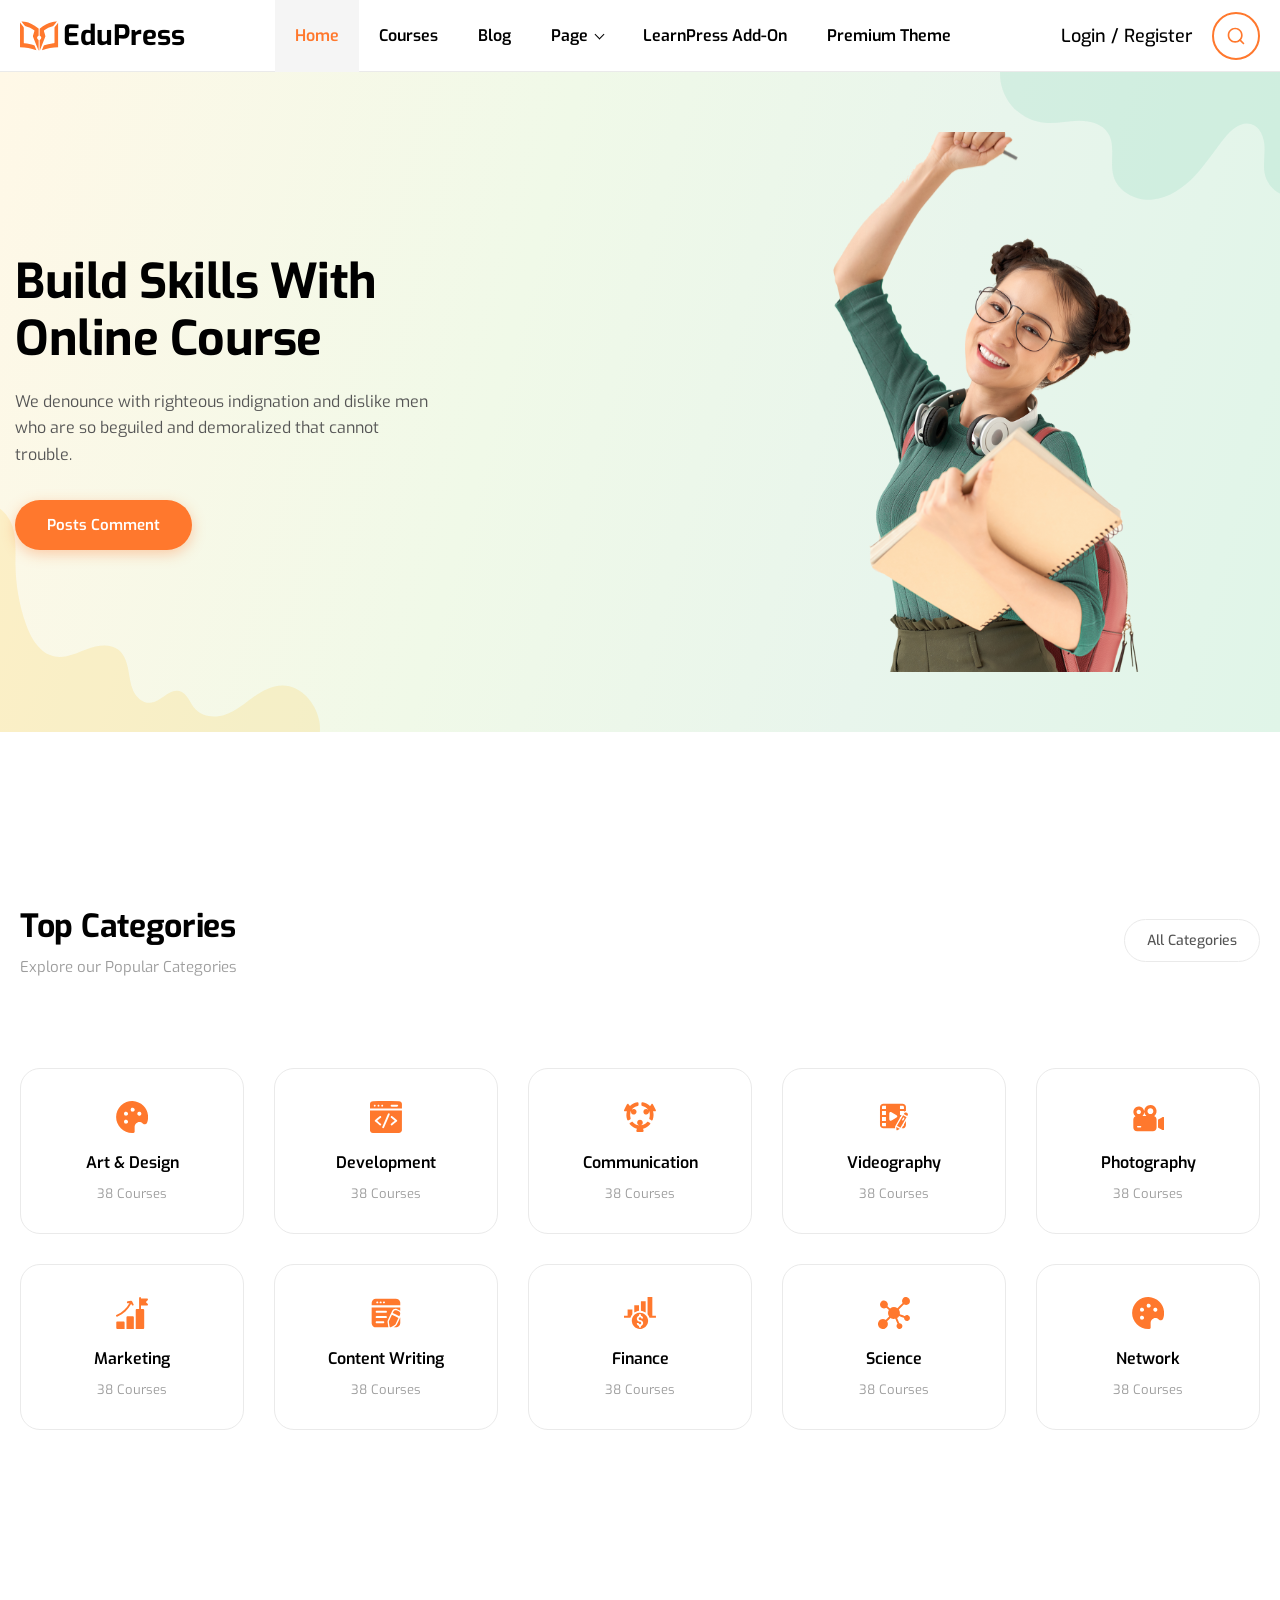
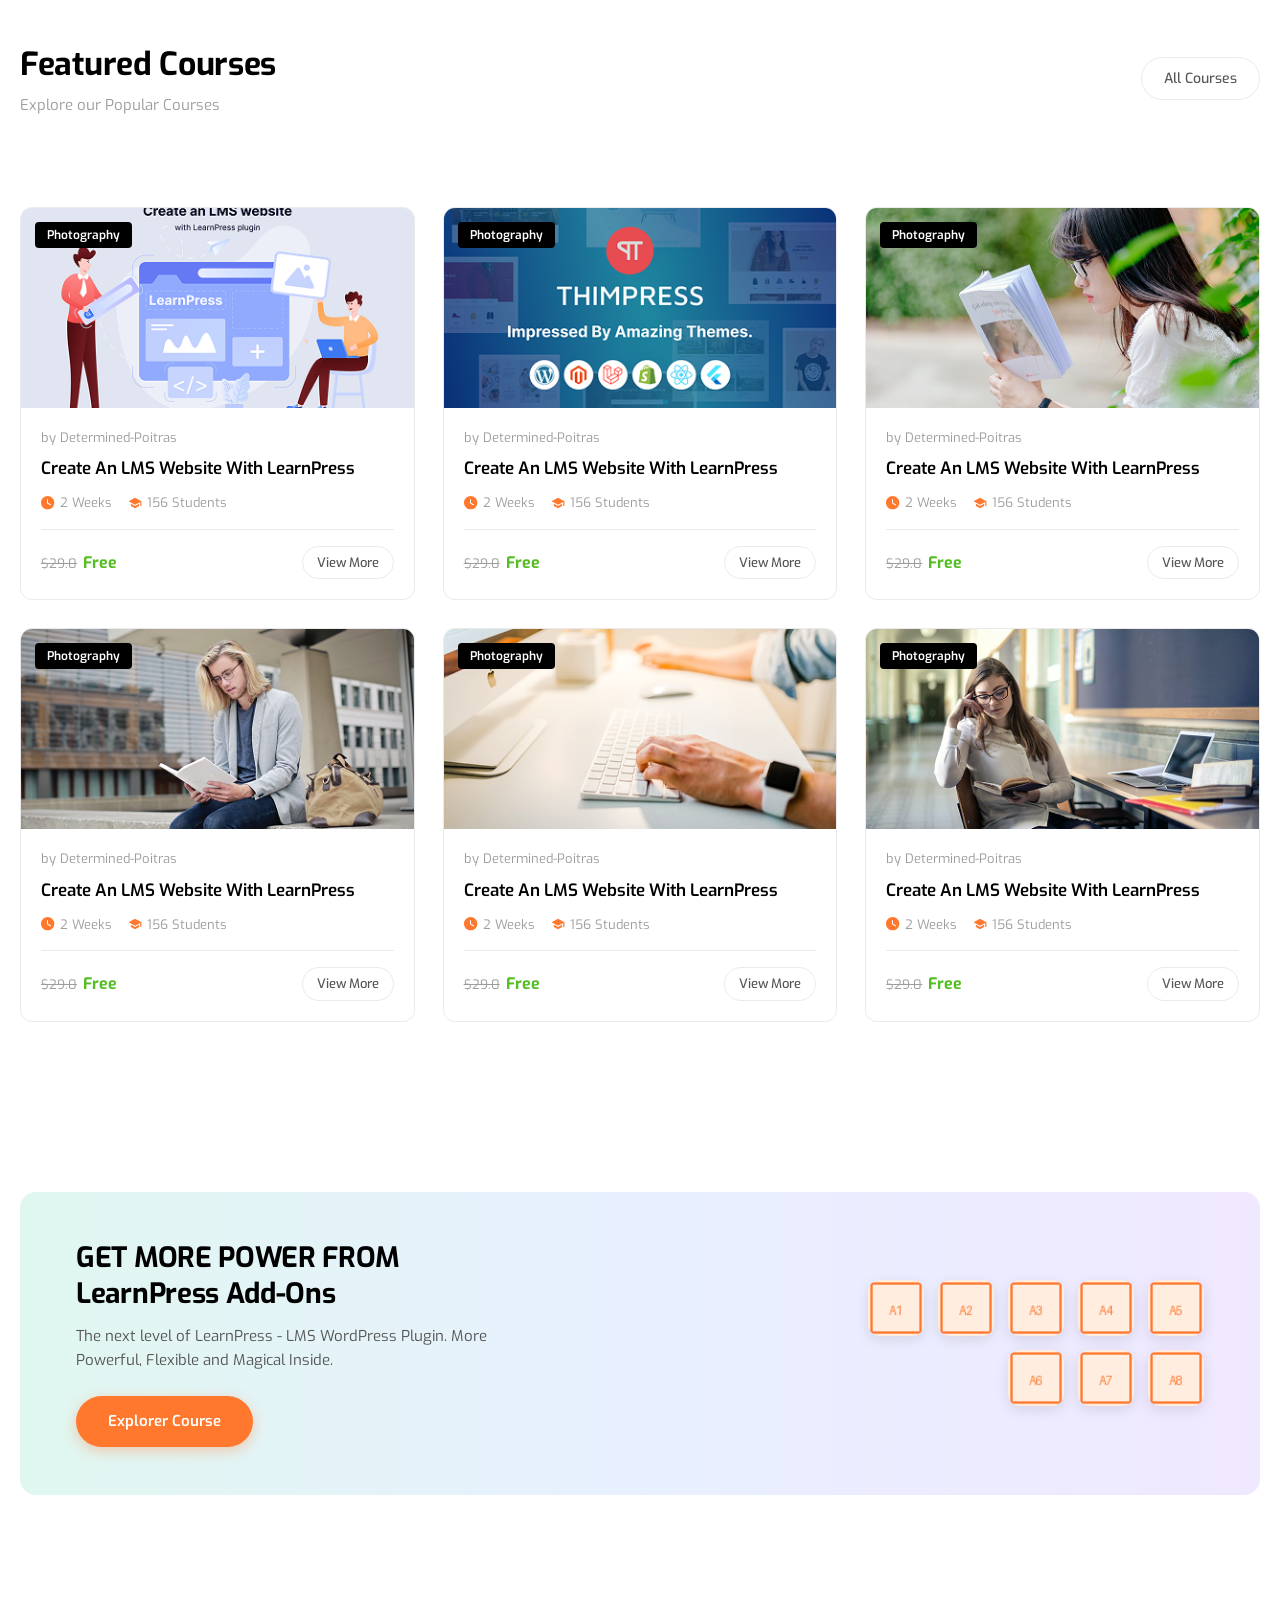
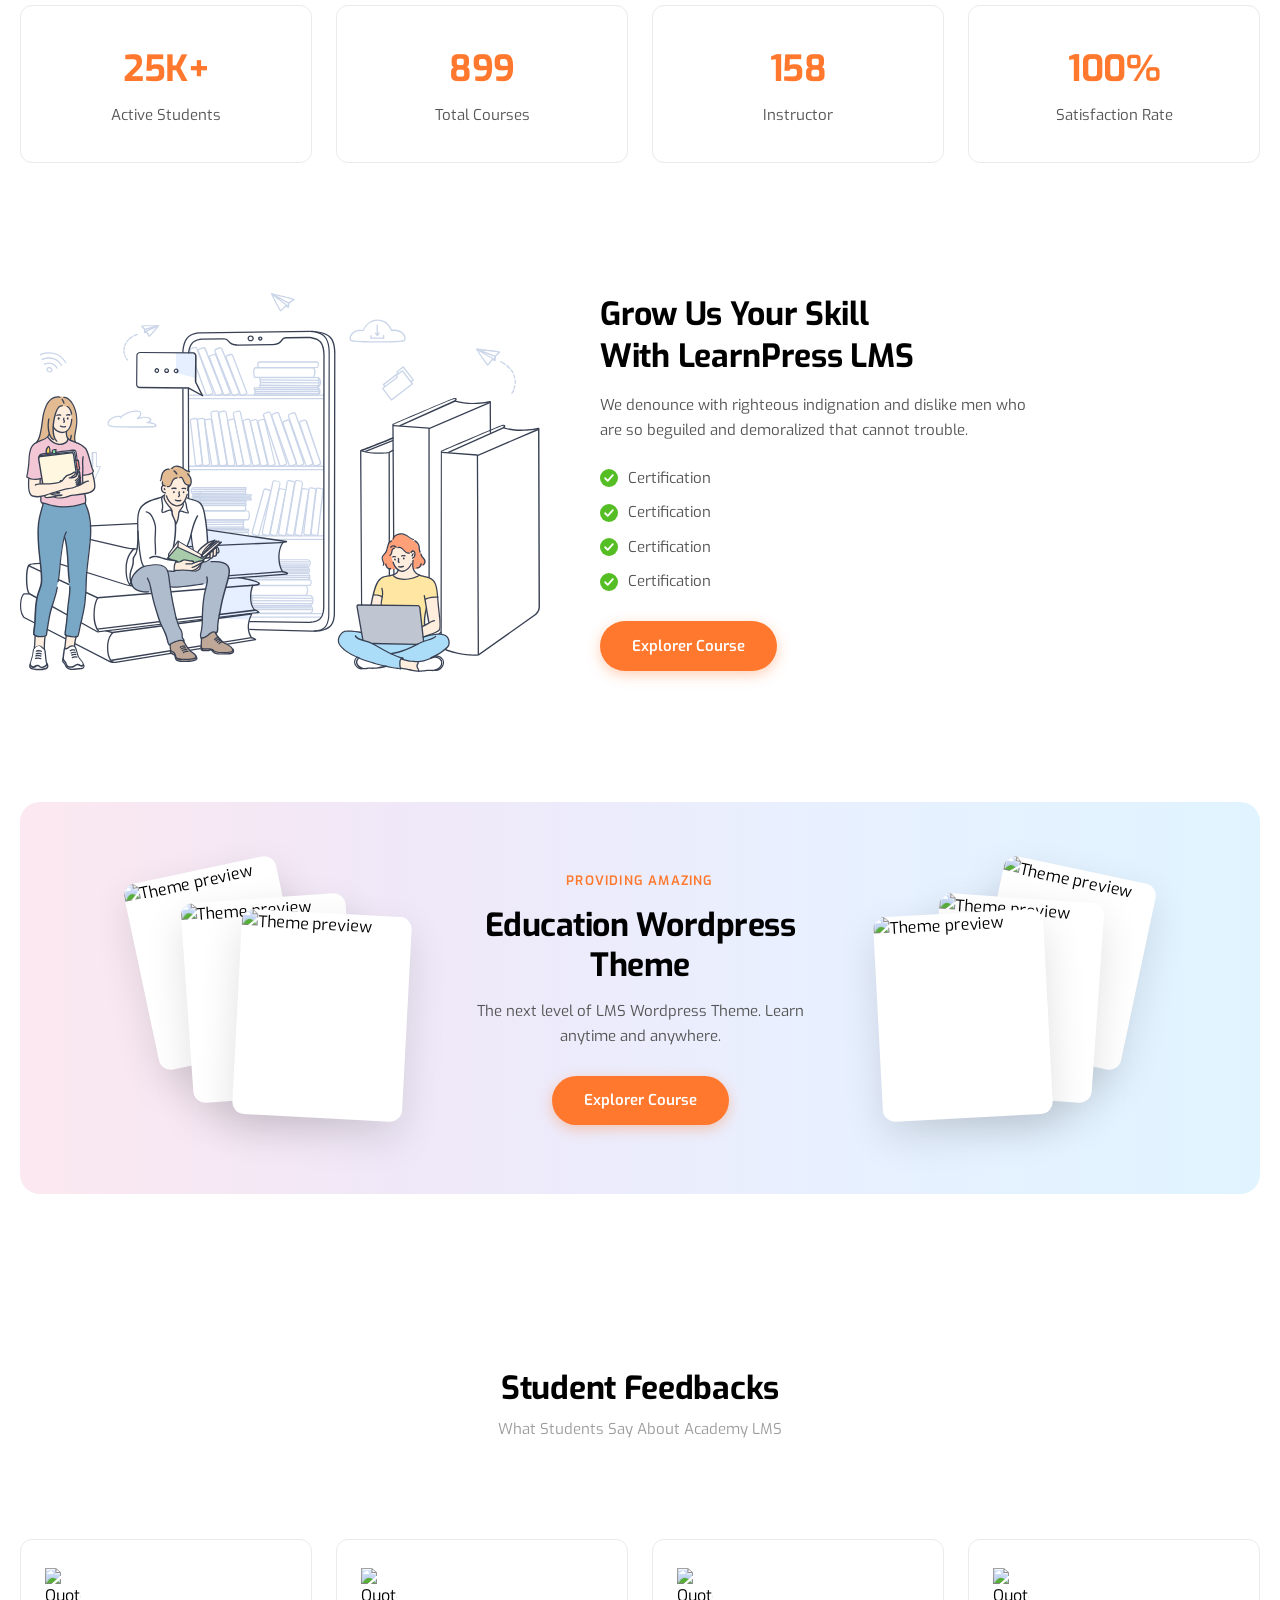
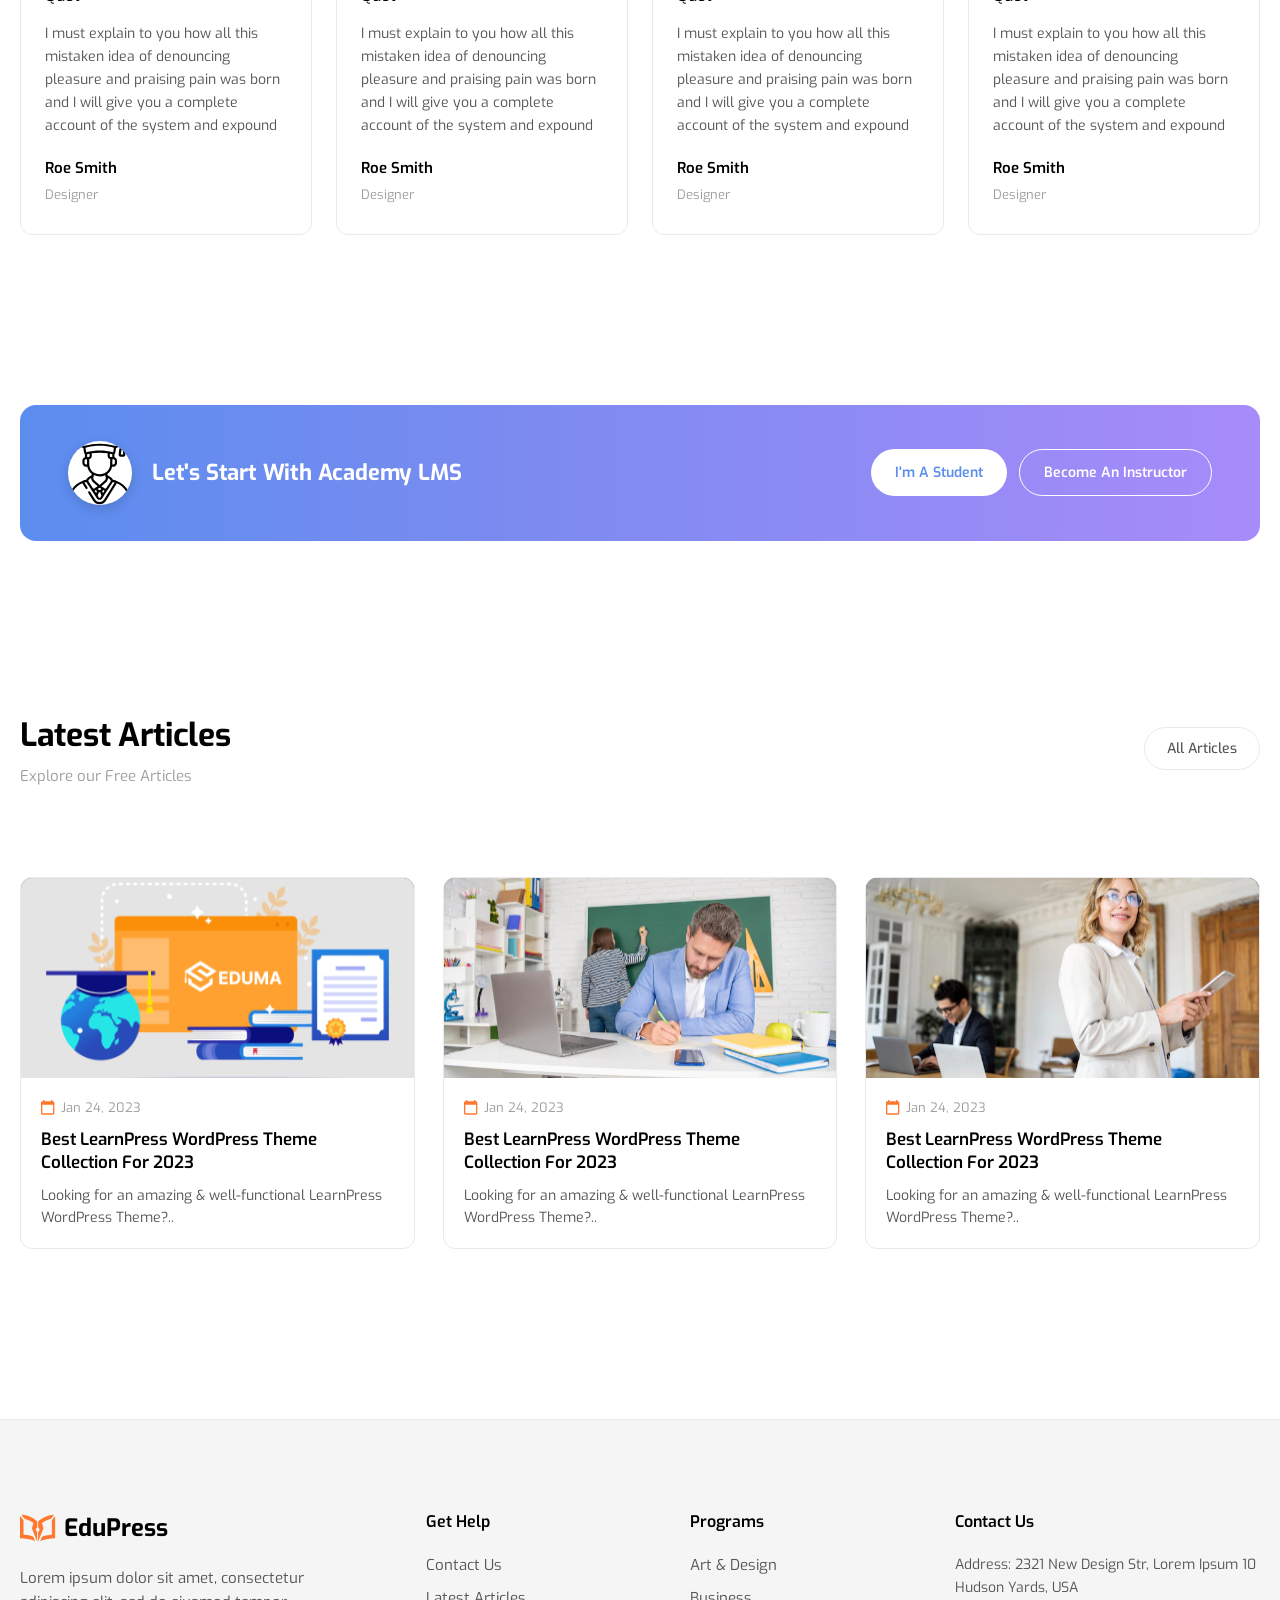
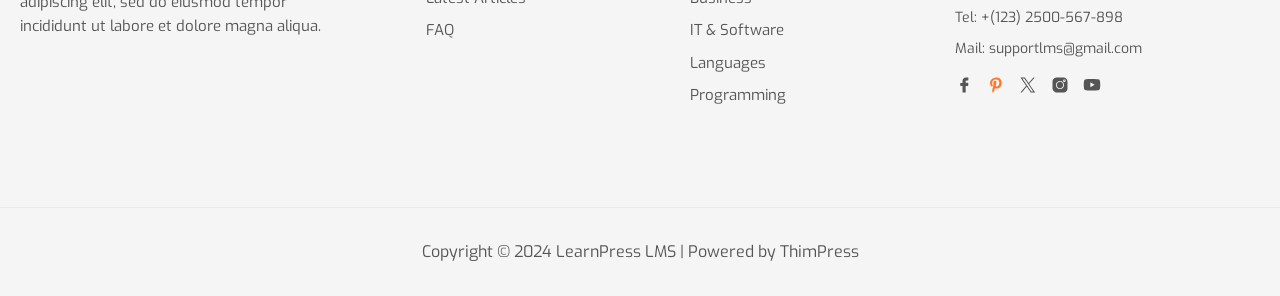
==== commit ee8b60ec: "Le Ba Thanh updates" ====
--- a/index.html
+++ b/index.html
@@ -4,19 +4,16 @@
     <meta charset="UTF-8">
     <meta name="viewport" content="width=device-width, initial-scale=1.0">
     <title>EduPress - Online Learning Platform</title>
-    <!-- ICON -->
-     <link rel="icon" type="image/svg" href="./src/assets/images/banners/Logo.svg">
-    <!-- FONT -->
+    <link rel="icon" type="image/svg" href="./src/assets/images/banners/Logo.svg">
     <link rel="preconnect" href="https://fonts.googleapis.com">
     <link rel="preconnect" href="https://fonts.gstatic.com" crossorigin>
     <link href="https://fonts.googleapis.com/css2?family=Exo:ital,wght@0,100..900;1,100..900&display=swap" rel="stylesheet">
-    <!-- CSS -->
     <link rel="stylesheet" href="./src/css/input.css">
     <link rel="stylesheet" href="./src/css/home-page.css">
 </head>
 <body>
 
-        <!-- HEADER -->
+    <!-- HEADER -->
     <header class="header">
         <div class="inner-header">
             <a href="./index.html" class="logo-header">
@@ -48,31 +45,32 @@
                 <button type="button" class="search-icon-header" aria-label="Search">
                     <img src="./src/assets/icons/Icon-search-header.svg" alt="Icon-Search">
                 </button>
-                            <button type="button" class="menu-toggle" aria-label="Open menu" aria-expanded="false">
+                <button type="button" class="menu-toggle" aria-label="Open menu" aria-expanded="false">
                     <svg width="24" height="24" viewBox="0 0 24 24" fill="none" stroke="currentColor" stroke-width="2"><path d="M4 6h16M4 12h16M4 18h16"/></svg>
                 </button>
             </div>
         </div>
     </header>
 
-    <!-- HERO BANNER -->
     <main class="main">
-            <section class="hero">
-            <img src="./src/assets/images/home/backgroup-bot-left.svg" alt="" class="hero-bg">
+        <!-- HERO -->
+        <section class="hero">
+            <img src="./src/assets/images/home/backgroup-bot-left.svg" alt="" class="hero-bg-left">
+            <img src="./src/assets/images/home/backgroup-top-right.svg" alt="" class="hero-bg-right">
             <div class="hero-content">
                 <div class="hero-text">
-                    <h1>Build Skills With Online Course</h1>
+                    <h1>Build Skills With<br>Online Course</h1>
                     <p>We denounce with righteous indignation and dislike men who are so beguiled and demoralized that cannot trouble.</p>
                     <a href="#" class="btn-primary">Posts Comment</a>
                 </div>
-                </div>
                 <div class="hero-image">
-                <img src="./src/assets/images/home/student.svg" alt="Student with books">
+                    <img src="./src/assets/images/home/student.svg" alt="Student with books">
+                </div>
             </div>
         </section>
 
         <!-- TOP CATEGORIES -->
-        <section class="section">
+        <section class="section categories-section">
             <div class="container">
                 <div class="section-header">
                     <div>
@@ -81,75 +79,54 @@
                     </div>
                     <a href="#" class="btn-outline">All Categories</a>
                 </div>
-
                 <div class="categories-grid">
                     <a href="#" class="category-card">
-                        <div class="category-icon">
-                            <img src="./src/assets/icons/Icon-art.svg" alt="Art & Design">
-                        </div>
+                        <div class="category-icon"><img src="./src/assets/icons/Icon-art.svg" alt="Art & Design"></div>
                         <h3 class="category-name">Art & Design</h3>
                         <span class="category-count">38 Courses</span>
                     </a>
                     <a href="#" class="category-card">
-                        <div class="category-icon">
-                            <img src="./src/assets/icons/Icon-development.svg" alt="Development">
-                        </div>
+                        <div class="category-icon"><img src="./src/assets/icons/Icon-development.svg" alt="Development"></div>
                         <h3 class="category-name">Development</h3>
                         <span class="category-count">38 Courses</span>
                     </a>
                     <a href="#" class="category-card">
-                        <div class="category-icon">
-                            <img src="./src/assets/icons/Icon-communiication.svg" alt="Communication">
-                        </div>
+                        <div class="category-icon"><img src="./src/assets/icons/Icon-communiication.svg" alt="Communication"></div>
                         <h3 class="category-name">Communication</h3>
                         <span class="category-count">38 Courses</span>
                     </a>
                     <a href="#" class="category-card">
-                        <div class="category-icon">
-                            <img src="./src/assets/icons/Icon-videography.svg" alt="Videography">
-                        </div>
+                        <div class="category-icon"><img src="./src/assets/icons/Icon-videography.svg" alt="Videography"></div>
                         <h3 class="category-name">Videography</h3>
                         <span class="category-count">38 Courses</span>
                     </a>
                     <a href="#" class="category-card">
-                        <div class="category-icon">
-                            <img src="./src/assets/icons/Icon-photography.svg" alt="Photography">
-                        </div>
+                        <div class="category-icon"><img src="./src/assets/icons/Icon-photography.svg" alt="Photography"></div>
                         <h3 class="category-name">Photography</h3>
                         <span class="category-count">38 Courses</span>
                     </a>
                     <a href="#" class="category-card">
-                        <div class="category-icon">
-                            <img src="./src/assets/icons/Icon-marketing.svg" alt="Marketing">
-                        </div>
+                        <div class="category-icon"><img src="./src/assets/icons/Icon-marketing.svg" alt="Marketing"></div>
                         <h3 class="category-name">Marketing</h3>
                         <span class="category-count">38 Courses</span>
                     </a>
                     <a href="#" class="category-card">
-                        <div class="category-icon">
-                            <img src="./src/assets/icons/Icon-content-writing.svg" alt="Content Writing">
-                        </div>
+                        <div class="category-icon"><img src="./src/assets/icons/Icon-content-writing.svg" alt="Content Writing"></div>
                         <h3 class="category-name">Content Writing</h3>
                         <span class="category-count">38 Courses</span>
                     </a>
                     <a href="#" class="category-card">
-                        <div class="category-icon">
-                            <img src="./src/assets/icons/Icon-finance.svg" alt="Finance">
-                        </div>
+                        <div class="category-icon"><img src="./src/assets/icons/Icon-finance.svg" alt="Finance"></div>
                         <h3 class="category-name">Finance</h3>
                         <span class="category-count">38 Courses</span>
                     </a>
                     <a href="#" class="category-card">
-                        <div class="category-icon">
-                            <img src="./src/assets/icons/Icon-science.svg" alt="Science">
-                        </div>
+                        <div class="category-icon"><img src="./src/assets/icons/Icon-science.svg" alt="Science"></div>
                         <h3 class="category-name">Science</h3>
                         <span class="category-count">38 Courses</span>
                     </a>
                     <a href="#" class="category-card">
-                        <div class="category-icon">
-                            <img src="./src/assets/icons/Icon-network.svg" alt="Network">
-                        </div>
+                        <div class="category-icon"><img src="./src/assets/icons/Icon-network.svg" alt="Network"></div>
                         <h3 class="category-name">Network</h3>
                         <span class="category-count">38 Courses</span>
                     </a>
@@ -158,7 +135,7 @@
         </section>
 
         <!-- FEATURED COURSES -->
-        <section class="section" style="padding-top: 0;">
+        <section class="section courses-section">
             <div class="container">
                 <div class="section-header">
                     <div>
@@ -167,201 +144,124 @@
                     </div>
                     <a href="#" class="btn-outline">All Courses</a>
                 </div>
-
                 <div class="courses-grid">
-                    <!-- Course 1 -->
+                    <!-- Course 1-6 (giống nhau theo design) -->
                     <article class="course-card">
                         <div class="course-thumb">
                             <img src="./src/assets/images/courses/courses-listing/image-1.png" alt="Create An LMS Website With LearnPress">
                             <span class="course-badge">Photography</span>
                         </div>
                         <div class="course-body">
-                            <div class="course-author">
-                                <span>by Determined-Poitras</span>
-                            </div>
-                            <h3 class="course-title">Create An LMS Website With LearnPress</h3>
-                            <div class="course-meta">
-                                <span>
-                                    <img src="./src/assets/icons/meta1.svg" alt="" width="14" height="14">
-                                    2 Weeks
-                                </span>
-                                <span>
-                                    <img src="./src/assets/icons/meta2.svg" alt="" width="14" height="14">
-                                    156 Students
-                                </span>
-                            </div>
-                            <div class="course-footer">
-                                <div class="course-price">
-                                    <span class="old">$29.0</span>
-                                    <span class="free">Free</span>
-                                </div>
-                                <a href="#" class="btn-view-more">View More</a>
-                            </div>
-                        </div>
-                    </article>
-
-                    <!-- Course 2 -->
+                            <div class="course-author"><span>by Determined-Poitras</span></div>
+                            <h3 class="course-title">Create An LMS Website With LearnPress</h3>
+                            <div class="course-meta">
+                                <span><img src="./src/assets/icons/meta1.svg" alt="" width="14" height="14"> 2 Weeks</span>
+                                <span><img src="./src/assets/icons/meta2.svg" alt="" width="14" height="14"> 156 Students</span>
+                            </div>
+                            <div class="course-footer">
+                                <div class="course-price"><span class="old">$29.0</span><span class="free">Free</span></div>
+                                <a href="#" class="btn-view-more">View More</a>
+                            </div>
+                        </div>
+                    </article>
+                    <!-- Lặp tương tự cho image-2 đến image-6 -->
                     <article class="course-card">
                         <div class="course-thumb">
                             <img src="./src/assets/images/courses/courses-listing/image-2.png" alt="Create An LMS Website With LearnPress">
                             <span class="course-badge">Photography</span>
                         </div>
                         <div class="course-body">
-                            <div class="course-author">
-                                <span>by Determined-Poitras</span>
-                            </div>
-                            <h3 class="course-title">Create An LMS Website With LearnPress</h3>
-                            <div class="course-meta">
-                                <span>
-                                    <img src="./src/assets/icons/meta1.svg" alt="" width="14" height="14">
-                                    2 Weeks
-                                </span>
-                                <span>
-                                    <img src="./src/assets/icons/meta2.svg" alt="" width="14" height="14">
-                                    156 Students
-                                </span>
-                            </div>
-                            <div class="course-footer">
-                                <div class="course-price">
-                                    <span class="old">$29.0</span>
-                                    <span class="free">Free</span>
-                                </div>
-                                <a href="#" class="btn-view-more">View More</a>
-                            </div>
-                        </div>
-                    </article>
-
-                    <!-- Course 3 -->
+                            <div class="course-author"><span>by Determined-Poitras</span></div>
+                            <h3 class="course-title">Create An LMS Website With LearnPress</h3>
+                            <div class="course-meta">
+                                <span><img src="./src/assets/icons/meta1.svg" alt="" width="14" height="14"> 2 Weeks</span>
+                                <span><img src="./src/assets/icons/meta2.svg" alt="" width="14" height="14"> 156 Students</span>
+                            </div>
+                            <div class="course-footer">
+                                <div class="course-price"><span class="old">$29.0</span><span class="free">Free</span></div>
+                                <a href="#" class="btn-view-more">View More</a>
+                            </div>
+                        </div>
+                    </article>
                     <article class="course-card">
                         <div class="course-thumb">
                             <img src="./src/assets/images/courses/courses-listing/image-3.png" alt="Create An LMS Website With LearnPress">
                             <span class="course-badge">Photography</span>
                         </div>
                         <div class="course-body">
-                            <div class="course-author">
-                                <span>by Determined-Poitras</span>
-                            </div>
-                            <h3 class="course-title">Create An LMS Website With LearnPress</h3>
-                            <div class="course-meta">
-                                <span>
-                                    <img src="./src/assets/icons/meta1.svg" alt="" width="14" height="14">
-                                    2 Weeks
-                                </span>
-                                <span>
-                                    <img src="./src/assets/icons/meta2.svg" alt="" width="14" height="14">
-                                    156 Students
-                                </span>
-                            </div>
-                            <div class="course-footer">
-                                <div class="course-price">
-                                    <span class="old">$29.0</span>
-                                    <span class="free">Free</span>
-                                </div>
-                                <a href="#" class="btn-view-more">View More</a>
-                            </div>
-                        </div>
-                    </article>
-
-                    <!-- Course 4 -->
+                            <div class="course-author"><span>by Determined-Poitras</span></div>
+                            <h3 class="course-title">Create An LMS Website With LearnPress</h3>
+                            <div class="course-meta">
+                                <span><img src="./src/assets/icons/meta1.svg" alt="" width="14" height="14"> 2 Weeks</span>
+                                <span><img src="./src/assets/icons/meta2.svg" alt="" width="14" height="14"> 156 Students</span>
+                            </div>
+                            <div class="course-footer">
+                                <div class="course-price"><span class="old">$29.0</span><span class="free">Free</span></div>
+                                <a href="#" class="btn-view-more">View More</a>
+                            </div>
+                        </div>
+                    </article>
                     <article class="course-card">
                         <div class="course-thumb">
                             <img src="./src/assets/images/courses/courses-listing/image-4.png" alt="Create An LMS Website With LearnPress">
                             <span class="course-badge">Photography</span>
                         </div>
                         <div class="course-body">
-                            <div class="course-author">
-                                <span>by Determined-Poitras</span>
-                            </div>
-                            <h3 class="course-title">Create An LMS Website With LearnPress</h3>
-                            <div class="course-meta">
-                                <span>
-                                    <img src="./src/assets/icons/meta1.svg" alt="" width="14" height="14">
-                                    2 Weeks
-                                </span>
-                                <span>
-                                    <img src="./src/assets/icons/meta2.svg" alt="" width="14" height="14">
-                                    156 Students
-                                </span>
-                            </div>
-                            <div class="course-footer">
-                                <div class="course-price">
-                                    <span class="old">$29.0</span>
-                                    <span class="free">Free</span>
-                                </div>
-                                <a href="#" class="btn-view-more">View More</a>
-                            </div>
-                        </div>
-                    </article>
-
-                    <!-- Course 5 -->
+                            <div class="course-author"><span>by Determined-Poitras</span></div>
+                            <h3 class="course-title">Create An LMS Website With LearnPress</h3>
+                            <div class="course-meta">
+                                <span><img src="./src/assets/icons/meta1.svg" alt="" width="14" height="14"> 2 Weeks</span>
+                                <span><img src="./src/assets/icons/meta2.svg" alt="" width="14" height="14"> 156 Students</span>
+                            </div>
+                            <div class="course-footer">
+                                <div class="course-price"><span class="old">$29.0</span><span class="free">Free</span></div>
+                                <a href="#" class="btn-view-more">View More</a>
+                            </div>
+                        </div>
+                    </article>
                     <article class="course-card">
                         <div class="course-thumb">
                             <img src="./src/assets/images/courses/courses-listing/image-5.png" alt="Create An LMS Website With LearnPress">
                             <span class="course-badge">Photography</span>
                         </div>
                         <div class="course-body">
-                            <div class="course-author">
-                                <span>by Determined-Poitras</span>
-                            </div>
-                            <h3 class="course-title">Create An LMS Website With LearnPress</h3>
-                            <div class="course-meta">
-                                <span>
-                                    <img src="./src/assets/icons/meta1.svg" alt="" width="14" height="14">
-                                    2 Weeks
-                                </span>
-                                <span>
-                                    <img src="./src/assets/icons/meta2.svg" alt="" width="14" height="14">
-                                    156 Students
-                                </span>
-                            </div>
-                            <div class="course-footer">
-                                <div class="course-price">
-                                    <span class="old">$29.0</span>
-                                    <span class="free">Free</span>
-                                </div>
-                                <a href="#" class="btn-view-more">View More</a>
-                            </div>
-                        </div>
-                    </article>
-
-                    <!-- Course 6 -->
+                            <div class="course-author"><span>by Determined-Poitras</span></div>
+                            <h3 class="course-title">Create An LMS Website With LearnPress</h3>
+                            <div class="course-meta">
+                                <span><img src="./src/assets/icons/meta1.svg" alt="" width="14" height="14"> 2 Weeks</span>
+                                <span><img src="./src/assets/icons/meta2.svg" alt="" width="14" height="14"> 156 Students</span>
+                            </div>
+                            <div class="course-footer">
+                                <div class="course-price"><span class="old">$29.0</span><span class="free">Free</span></div>
+                                <a href="#" class="btn-view-more">View More</a>
+                            </div>
+                        </div>
+                    </article>
                     <article class="course-card">
                         <div class="course-thumb">
                             <img src="./src/assets/images/courses/courses-listing/image-6.png" alt="Create An LMS Website With LearnPress">
                             <span class="course-badge">Photography</span>
                         </div>
                         <div class="course-body">
-                            <div class="course-author">
-                                <span>by Determined-Poitras</span>
-                            </div>
-                            <h3 class="course-title">Create An LMS Website With LearnPress</h3>
-                            <div class="course-meta">
-                                <span>
-                                    <img src="./src/assets/icons/meta1.svg" alt="" width="14" height="14">
-                                    2 Weeks
-                                </span>
-                                <span>
-                                    <img src="./src/assets/icons/meta2.svg" alt="" width="14" height="14">
-                                    156 Students
-                                </span>
-                            </div>
-                            <div class="course-footer">
-                                <div class="course-price">
-                                    <span class="old">$29.0</span>
-                                    <span class="free">Free</span>
-                                </div>
-                                <a href="#" class="btn-view-more">View More</a>
-                            </div>
-                        </div>
-                    </article>
-                </div>
-            </div>
-        </section>
-
-        <!-- LEARNPRESS ADD-ONS + STATS -->
-        <section class="section" style="padding-top: 0;">
-            <div class="container">
-                <!-- Add-ons Banner -->
+                            <div class="course-author"><span>by Determined-Poitras</span></div>
+                            <h3 class="course-title">Create An LMS Website With LearnPress</h3>
+                            <div class="course-meta">
+                                <span><img src="./src/assets/icons/meta1.svg" alt="" width="14" height="14"> 2 Weeks</span>
+                                <span><img src="./src/assets/icons/meta2.svg" alt="" width="14" height="14"> 156 Students</span>
+                            </div>
+                            <div class="course-footer">
+                                <div class="course-price"><span class="old">$29.0</span><span class="free">Free</span></div>
+                                <a href="#" class="btn-view-more">View More</a>
+                            </div>
+                        </div>
+                    </article>
+                </div>
+            </div>
+        </section>
+
+        <!-- ADD-ONS + STATS + GROW + THEME -->
+        <section class="section addons-section">
+            <div class="container">
                 <div class="addons-banner">
                     <div class="addons-content">
                         <h2>GET MORE POWER FROM<br>LearnPress Add-Ons</h2>
@@ -380,27 +280,13 @@
                     </div>
                 </div>
 
-                <!-- Stats -->
                 <div class="stats-row">
-                    <div class="stat-card">
-                        <div class="stat-number">25K+</div>
-                        <div class="stat-label">Active Students</div>
-                    </div>
-                    <div class="stat-card">
-                        <div class="stat-number">899</div>
-                        <div class="stat-label">Total Courses</div>
-                    </div>
-                    <div class="stat-card">
-                        <div class="stat-number">158</div>
-                        <div class="stat-label">Instructor</div>
-                    </div>
-                    <div class="stat-card">
-                        <div class="stat-number">100%</div>
-                        <div class="stat-label">Satisfaction Rate</div>
-                    </div>
-                </div>
-
-                <!-- Grow Skill -->
+                    <div class="stat-card"><div class="stat-number">25K+</div><div class="stat-label">Active Students</div></div>
+                    <div class="stat-card"><div class="stat-number">899</div><div class="stat-label">Total Courses</div></div>
+                    <div class="stat-card"><div class="stat-number">158</div><div class="stat-label">Instructor</div></div>
+                    <div class="stat-card"><div class="stat-number">100%</div><div class="stat-label">Satisfaction Rate</div></div>
+                </div>
+
                 <div class="grow-section">
                     <div class="grow-illustration">
                         <img src="./src/assets/images/home/Vector.svg" alt="Grow your skill illustration">
@@ -409,22 +295,10 @@
                         <h2>Grow Us Your Skill<br>With LearnPress LMS</h2>
                         <p>We denounce with righteous indignation and dislike men who are so beguiled and demoralized that cannot trouble.</p>
                         <ul class="grow-list">
-                            <li>
-                                <img src="./src/assets/icons/icon-check.svg" alt="">
-                                Certification
-                            </li>
-                            <li>
-                                <img src="./src/assets/icons/icon-check.svg" alt="">
-                                Certification
-                            </li>
-                            <li>
-                                <img src="./src/assets/icons/icon-check.svg" alt="">
-                                Certification
-                            </li>
-                            <li>
-                                <img src="./src/assets/icons/icon-check.svg" alt="">
-                                Certification
-                            </li>
+                            <li><img src="./src/assets/icons/icon-check.svg" alt=""> Certification</li>
+                            <li><img src="./src/assets/icons/icon-check.svg" alt=""> Certification</li>
+                            <li><img src="./src/assets/icons/icon-check.svg" alt=""> Certification</li>
+                            <li><img src="./src/assets/icons/icon-check.svg" alt=""> Certification</li>
                         </ul>
                         <a href="#" class="btn-primary">Explorer Course</a>
                     </div>
@@ -432,9 +306,10 @@
 
                 <!-- Theme Banner -->
                 <div class="theme-banner">
-                    <div class="theme-banner-images">
-                        <img src="./src/assets/images/sections/theme-preview-1.png" alt="Theme preview">
-                        <img src="./src/assets/images/sections/theme-preview-2.png" alt="Theme preview">
+                    <div class="theme-banner-images theme-left">
+                        <img src="./src/assets/images/home/ticket 1.svg" alt="Theme preview" class="theme-shot theme-shot-1">
+                        <img src="./src/assets/images/home/ticket 2.svg" alt="Theme preview" class="theme-shot theme-shot-2">
+                        <img src="./src/assets/images/home/ticket 3.svg" alt="Theme preview" class="theme-shot theme-shot-3">
                     </div>
                     <div class="theme-content">
                         <div class="label">PROVIDING AMAZING</div>
@@ -442,83 +317,56 @@
                         <p>The next level of LMS Wordpress Theme. Learn anytime and anywhere.</p>
                         <a href="#" class="btn-primary">Explorer Course</a>
                     </div>
-                    <div class="theme-banner-images">
-                        <img src="./src/assets/images/sections/theme-card.png" alt="Eduma theme card">
+                    <div class="theme-banner-images theme-right">
+                        <img src="./src/assets/images/home/ticket 4.svg" alt="Theme preview" class="theme-shot theme-shot-4">
+                        <img src="./src/assets/images/home/ticket 5.svg" alt="Theme preview" class="theme-shot theme-shot-5">
+                        <img src="./src/assets/images/home/ticket 6.svg" alt="Theme preview" class="theme-shot theme-shot-6">
                     </div>
                 </div>
             </div>
         </section>
 
         <!-- STUDENT FEEDBACKS -->
-        <section class="section" style="padding-top: 0;">
-            <div class="container">
-                <div class="section-header" style="justify-content: center; text-align: center; margin-bottom: 48px;">
+        <section class="section feedbacks-section">
+            <div class="container">
+                <div class="section-header section-header-center">
                     <div>
                         <h2 class="section-title">Student Feedbacks</h2>
                         <p class="section-subtitle">What Students Say About Academy LMS</p>
                     </div>
                 </div>
-
                 <div class="feedbacks-grid">
                     <div class="feedback-card">
-                        <div class="feedback-quote">"</div>
+                        <div class="feedback-quote"><img src="./src/assets/images/home/nhay-don.svg" alt="Quote"></div>
                         <p class="feedback-text">I must explain to you how all this mistaken idea of denouncing pleasure and praising pain was born and I will give you a complete account of the system and expound</p>
-                        <div class="feedback-author">
-                            <img src="./src/assets/images/courses/avatar-1.jpg" alt="Roe Smith">
-                            <div class="feedback-author-info">
-                                <h4>Roe Smith</h4>
-                                <span>Designer</span>
-                            </div>
-                        </div>
+                        <div class="feedback-author"><div class="feedback-author-info"><h4>Roe Smith</h4><span>Designer</span></div></div>
                     </div>
                     <div class="feedback-card">
-                        <div class="feedback-quote">"</div>
+                        <div class="feedback-quote"><img src="./src/assets/images/home/nhay-don.svg" alt="Quote"></div>
                         <p class="feedback-text">I must explain to you how all this mistaken idea of denouncing pleasure and praising pain was born and I will give you a complete account of the system and expound</p>
-                        <div class="feedback-author">
-                            <img src="./src/assets/images/courses/avatar-1.jpg" alt="Roe Smith">
-                            <div class="feedback-author-info">
-                                <h4>Roe Smith</h4>
-                                <span>Designer</span>
-                            </div>
-                        </div>
+                        <div class="feedback-author"><div class="feedback-author-info"><h4>Roe Smith</h4><span>Designer</span></div></div>
                     </div>
                     <div class="feedback-card">
-                        <div class="feedback-quote">"</div>
+                        <div class="feedback-quote"><img src="./src/assets/images/home/nhay-don.svg" alt="Quote"></div>
                         <p class="feedback-text">I must explain to you how all this mistaken idea of denouncing pleasure and praising pain was born and I will give you a complete account of the system and expound</p>
-                        <div class="feedback-author">
-                            <img src="./src/assets/images/courses/avatar-1.jpg" alt="Roe Smith">
-                            <div class="feedback-author-info">
-                                <h4>Roe Smith</h4>
-                                <span>Designer</span>
-                            </div>
-                        </div>
+                        <div class="feedback-author"><div class="feedback-author-info"><h4>Roe Smith</h4><span>Designer</span></div></div>
                     </div>
                     <div class="feedback-card">
-                        <div class="feedback-quote">"</div>
+                        <div class="feedback-quote"><img src="./src/assets/images/home/nhay-don.svg" alt="Quote"></div>
                         <p class="feedback-text">I must explain to you how all this mistaken idea of denouncing pleasure and praising pain was born and I will give you a complete account of the system and expound</p>
-                        <div class="feedback-author">
-                            <img src="./src/assets/images/courses/avatar-1.jpg" alt="Roe Smith">
-                            <div class="feedback-author-info">
-                                <h4>Roe Smith</h4>
-                                <span>Designer</span>
-                            </div>
-                        </div>
-                    </div>
-                </div>
-            </div>
-        </section>
-
-        <!-- CTA BANNER -->
-        <section class="section" style="padding-top: 0; padding-bottom: 0;">
+                        <div class="feedback-author"><div class="feedback-author-info"><h4>Roe Smith</h4><span>Designer</span></div></div>
+                    </div>
+                </div>
+            </div>
+        </section>
+
+        <!-- CTA -->
+        <section class="section cta-section">
             <div class="container">
                 <div class="cta-banner">
                     <div class="cta-left">
-                        <div class="cta-avatar">
-                            <img src="./src/assets/images/home/marine.svg" alt="Instructor">
-                        </div>
-                        <div class="cta-text">
-                            <h3>Let's Start With Academy LMS</h3>
-                        </div>
+                        <div class="cta-avatar"><img src="./src/assets/images/home/marine.svg" alt="Instructor"></div>
+                        <div class="cta-text"><h3>Let's Start With Academy LMS</h3></div>
                     </div>
                     <div class="cta-buttons">
                         <a href="#" class="btn-white">I'm A Student</a>
@@ -529,7 +377,7 @@
         </section>
 
         <!-- LATEST ARTICLES -->
-        <section class="section">
+        <section class="section articles-section">
             <div class="container">
                 <div class="section-header">
                     <div>
@@ -538,43 +386,27 @@
                     </div>
                     <a href="#" class="btn-outline">All Articles</a>
                 </div>
-
                 <div class="articles-grid">
                     <article class="article-card">
-                        <div class="article-thumb">
-                            <img src="./src/assets/images/home/LastArticle1.svg" alt="Best LearnPress WordPress Theme Collection For 2023">
-                        </div>  
+                        <div class="article-thumb"><img src="./src/assets/images/home/LastArticle1.svg" alt="Best LearnPress WordPress Theme Collection For 2023"></div>
                         <div class="article-body">
-                            <div class="article-date">
-                                <img src="./src/assets/images/home/calendar.svg" alt="" width="14" height="14">
-                                Jan 24, 2023
-                            </div>
+                            <div class="article-date"><img src="./src/assets/images/home/calendar.svg" alt="" width="14" height="14"> Jan 24, 2023</div>
                             <h3 class="article-title">Best LearnPress WordPress Theme Collection For 2023</h3>
                             <p class="article-excerpt">Looking for an amazing & well-functional LearnPress WordPress Theme?..</p>
                         </div>
                     </article>
                     <article class="article-card">
-                        <div class="article-thumb">
-                            <img src="./src/assets/images/home/LastArticle2.svg" alt="Best LearnPress WordPress Theme Collection For 2023">
-                        </div>
+                        <div class="article-thumb"><img src="./src/assets/images/home/LastArticle2.svg" alt="Best LearnPress WordPress Theme Collection For 2023"></div>
                         <div class="article-body">
-                            <div class="article-date">
-                                <img src="./src/assets/images/home/calendar.svg" alt="" width="14" height="14">
-                                Jan 24, 2023
-                            </div>
+                            <div class="article-date"><img src="./src/assets/images/home/calendar.svg" alt="" width="14" height="14"> Jan 24, 2023</div>
                             <h3 class="article-title">Best LearnPress WordPress Theme Collection For 2023</h3>
                             <p class="article-excerpt">Looking for an amazing & well-functional LearnPress WordPress Theme?..</p>
                         </div>
                     </article>
                     <article class="article-card">
-                        <div class="article-thumb">
-                            <img src="./src/assets/images/home/LastArticle3.svg" alt="Best LearnPress WordPress Theme Collection For 2023">
-                        </div>
+                        <div class="article-thumb"><img src="./src/assets/images/home/LastArticle3.svg" alt="Best LearnPress WordPress Theme Collection For 2023"></div>
                         <div class="article-body">
-                            <div class="article-date">
-                                <img src="./src/assets/images/home/calendar.svg" alt="" width="14" height="14">
-                                Jan 24, 2023
-                            </div>
+                            <div class="article-date"><img src="./src/assets/images/home/calendar.svg" alt="" width="14" height="14"> Jan 24, 2023</div>
                             <h3 class="article-title">Best LearnPress WordPress Theme Collection For 2023</h3>
                             <p class="article-excerpt">Looking for an amazing & well-functional LearnPress WordPress Theme?..</p>
                         </div>
@@ -583,21 +415,16 @@
             </div>
         </section>
     </main>
+
     <!-- FOOTER -->
-        <footer class="footer">
+    <footer class="footer">
         <div class="footer-container">
-            <!-- Cột 1: About -->
             <div class="footer-about">
                 <a href="./index.html" class="logo-footer">
-                    <img src="./src/assets/images/banners/Logo.svg" alt="EduPress">
-                    EduPress
+                    <img src="./src/assets/images/banners/Logo.svg" alt="EduPress"> EduPress
                 </a>
-                <p class="footer-text">
-                    Lorem ipsum dolor sit amet, consectetur adipiscing elit, sed do eiusmod tempor incididunt ut labore et dolore magna aliqua.
-                </p>
-            </div>
-
-            <!-- Cột 2: Get Help -->
+                <p class="footer-text">Lorem ipsum dolor sit amet, consectetur adipiscing elit, sed do eiusmod tempor incididunt ut labore et dolore magna aliqua.</p>
+            </div>
             <div class="footer-col">
                 <h5 class="get-help-title">Get Help</h5>
                 <ul class="footer-list">
@@ -606,8 +433,6 @@
                     <li><a href="./pages/faq.html">FAQ</a></li>
                 </ul>
             </div>
-
-            <!-- Cột 3: Programs -->
             <div class="footer-col">
                 <h5 class="programs-title">Programs</h5>
                 <ul class="footer-list">
@@ -618,46 +443,28 @@
                     <li><a href="#">Programming</a></li>
                 </ul>
             </div>
-
-            <!-- Cột 4: Contact Us -->
             <div class="footer-col footer-contact">
                 <h5 class="contact-us-title">Contact Us</h5>
                 <p>Address: 2321 New Design Str, Lorem Ipsum 10 Hudson Yards, USA</p>
                 <p>Tel: +(123) 2500-567-898</p>
                 <p>Mail: <a href="mailto:supportlms@gmail.com">supportlms@gmail.com</a></p>
-
                 <div class="social-list">
-                    <a href="#" class="social-link">
-                        <img src="./src/assets/icons/Icon-facebook.svg" alt="Facebook">
-                    </a>
-                    <a href="#" class="social-link">
-                        <img src="./src/assets/icons/Icon-Pinterest.svg" alt="Pinterest">
-                    </a>
-                    <a href="#" class="social-link">
-                        <img src="./src/assets/icons/Icon-twitter.svg" alt="Twitter">
-                    </a>
-                    <a href="#" class="social-link">
-                        <img src="./src/assets/icons/Icon-instragram.svg" alt="Instagram">
-                    </a>
-                    <a href="#" class="social-link">
-                        <img src="./src/assets/icons/Icon-youtube.svg" alt="Youtube">
-                    </a>
+                    <a href="#" class="social-link"><img src="./src/assets/icons/Icon-facebook.svg" alt="Facebook"></a>
+                    <a href="#" class="social-link"><img src="./src/assets/icons/Icon-Pinterest.svg" alt="Pinterest"></a>
+                    <a href="#" class="social-link"><img src="./src/assets/icons/Icon-twitter.svg" alt="Twitter"></a>
+                    <a href="#" class="social-link"><img src="./src/assets/icons/Icon-instragram.svg" alt="Instagram"></a>
+                    <a href="#" class="social-link"><img src="./src/assets/icons/Icon-youtube.svg" alt="Youtube"></a>
                 </div>
             </div>
         </div>
-
-        <div class="footer-bottom">
-            Copyright © 2024 LearnPress LMS | Powered by ThimPress
-        </div>
+        <div class="footer-bottom">Copyright © 2024 LearnPress LMS | Powered by ThimPress</div>
     </footer>
 
     <button class="back-to-top" aria-label="Back to top" onclick="window.scrollTo({top:0,behavior:'smooth'})">
-      <svg width="16" height="16" viewBox="0 0 24 24" fill="none" stroke="currentColor" stroke-width="2.3"><line x1="12" y1="19" x2="12" y2="5"/><polyline points="5 12 12 5 19 12"/></svg>
+        <svg width="16" height="16" viewBox="0 0 24 24" fill="none" stroke="currentColor" stroke-width="2.3"><line x1="12" y1="19" x2="12" y2="5"/><polyline points="5 12 12 5 19 12"/></svg>
     </button>
 
-    <!-- JAVASCRIPT  -->
     <script src="./src/js/pages/home.js"></script>
-
     <script src="./src/js/components/header.js"></script>
 </body>
 </html>
--- a/src/css/input.css
+++ b/src/css/input.css
@@ -4,51 +4,28 @@
    ========================================================= */
 
 :root {
-  /* ===== Brand (EduPress Figma) ===== */
   --color-primary: #FF782D;
-  --color-primary-hover: #E56A20;
-  --color-secondary: #FFAB2D;
-
-  /* ===== Surfaces ===== */
-  --color-white: #FFFFFF;
-  --color-bg: #FFFFFF;
-  --color-bg-muted: #F5F5F5;
+  --color-orange: #FF782D;
+  --color-orange-dark: #E85D1F;
+  --color-black: #000000;
+  --color-text: #000000;
+  --color-text-muted: #6F6F6F;
+  --color-text-light: #A0A0A0;
+  --color-dark-gray: #555555;
+  --color-grey: #9D9D9D;
+  --color-border: #EAEAEA;
   --color-bg-grey: #F5F5F5;
   --color-white-grey: #F5F5F5;
-
-  /* ===== Text ===== */
-  --color-text: #000000;
-  --color-text-secondary: #555555;
-  --color-text-muted: #666666;
-  --color-text-light: #9D9D9D;
-  --color-dark-gray: #555555;
-  --color-grey: #9D9D9D;
-  --color-black: #000000;
-
-  /* ===== Border ===== */
-  --color-border: #EAEAEA;
-  --color-border-black: #000000;
   --color-card-border: #E1E5F1;
-
-  /* ===== Semantic ===== */
-  --color-success: #55BE24;
+  --color-blue: #2F6FED;
+  --color-white: #FFFFFF;
   --color-green: #55BE24;
-  --color-info: #2F6FED;
-  --color-blue: #2F6FED;
-
-  /* ===== Legacy aliases ===== */
-  --color-orange: var(--color-primary);
-  --color-orange-dark: var(--color-primary-hover);
-
-  /* ===== Typography ===== */
+
   --font-main: 'Exo', -apple-system, BlinkMacSystemFont, 'Segoe UI', Roboto, Arial, Helvetica, sans-serif;
   --font-base: var(--font-main);
 
-  /* ===== Layout ===== */
+  --container-w: 1290px;
   --container-width: 1290px;
-  --container-w: 1290px;
-  --header-height: 72px;
-  --breadcrumb-height: 44px;
 }
 
 * {
--- a/src/css/home-page.css
+++ b/src/css/home-page.css
@@ -1,47 +1,44 @@
-/* ========== CSS Variables ========== */
-:root {
-    --color-primary: #FF782D;
-    --color-text: #000000;
-    --color-white-grey: #F5F5F5;
-    --color-grey: #9D9D9D;
-    --color-dark-gray: #555555; 
-    --color-white: #FFFFFF;
-    --color-green: #55BE24;
-    --color-border: #EAEAEA;
-    --color-border-black: #000000;
-    --container-width: 1290px;
-
-    --font-base: 'Exo', -apple-system, BlinkMacSystemFont, 'Segoe UI', Roboto, Arial, Helvetica, sans-serif;
-}
-
-/* ==========MAIN============*/
+/* ========== MAIN ========== */
 .main {
-    max-width: var(--container-width);
-    margin: 60px auto;
-    padding: 0 20px;
+    width: 100%;
     display: flex;
     flex-direction: column;
-    gap: 30px;
+    gap: 90px;
 }
 
 /* ========== HERO BANNER ========== */
 .hero {
     position: relative;
     width: 100%;
-    max-width: 1920px;
-    margin: 0 auto;
-    height: 700px;
+    min-height: 620px;
     overflow: hidden;
-    background: linear-gradient(90deg, #FFF8E7 0%, #E8F8E0 50%, #E0F5E8 100%);
-}
-
-.hero-bg {
+    background: linear-gradient(105deg, #FFF8E7 0%, #F0F9E8 40%, #E8F5EC 70%, #E0F5E8 100%);
+    display: flex;
+    align-items: center;
+}
+
+.hero-bg-left {
     position: absolute;
-    inset: 0;
-    width: 100%;
-    height: 100%;
-    object-fit: cover;
+    left: 0;
+    bottom: 0;
+    width: 320px;
+    max-width: 30%;
+    height: auto;
     z-index: 0;
+    pointer-events: none;
+    opacity: 0.9;
+}
+
+.hero-bg-right {
+    position: absolute;
+    right: 0;
+    top: 0;
+    width: 280px;
+    max-width: 25%;
+    height: auto;
+    z-index: 0;
+    pointer-events: none;
+    opacity: 0.85;
 }
 
 .hero-content {
@@ -49,14 +46,17 @@
     z-index: 2;
     max-width: var(--container-width);
     margin: 0 auto;
-    padding: 0 15px;
-    height: 100%;
-    display: flex;
-    align-items: center;
+    padding: 60px 15px;
+    width: 100%;
+    display: flex;
+    align-items: center;
+    justify-content: space-between;
+    gap: 40px;
 }
 
 .hero-text {
-    max-width: 520px;
+    max-width: 500px;
+    flex-shrink: 0;
 }
 
 .hero-text h1 {
@@ -65,6 +65,7 @@
     color: var(--color-black);
     line-height: 1.2;
     margin-bottom: 20px;
+    letter-spacing: -0.5px;
 }
 
 .hero-text p {
@@ -72,6 +73,7 @@
     color: var(--color-dark-gray);
     margin-bottom: 32px;
     max-width: 420px;
+    line-height: 1.65;
 }
 
 .btn-primary {
@@ -84,28 +86,34 @@
     font-size: 15px;
     font-weight: 600;
     border-radius: 30px;
-    transition: background 0.2s ease, transform 0.2s ease;
+    transition: background 0.2s ease, transform 0.2s ease, box-shadow 0.2s ease;
+    box-shadow: 0 4px 14px rgba(255, 120, 45, 0.35);
 }
 
 .btn-primary:hover {
     background: #e66a1f;
-    transform: translateY(-1px);
+    transform: translateY(-2px);
+    box-shadow: 0 6px 18px rgba(255, 120, 45, 0.4);
 }
 
 .hero-image {
-    position: absolute;
-    right: 8%;
-    bottom: 0;
+    position: relative;
     z-index: 1;
-    max-height: 90%;
+    flex: 1;
+    display: flex;
+    justify-content: flex-end;
+    align-items: flex-end;
+    max-width: 580px;
 }
 
 .hero-image img {
-    max-height: 620px;
+    max-height: 540px;
     width: auto;
-}
-
-/* ========== TOP CATEGORIES ========== */
+    max-width: 100%;
+    object-fit: contain;
+}
+
+/* ========== SECTION COMMON ========== */
 .section {
     padding: 80px 0;
 }
@@ -115,6 +123,13 @@
     align-items: center;
     justify-content: space-between;
     margin-bottom: 40px;
+    gap: 20px;
+}
+
+.section-header-center {
+    justify-content: center;
+    text-align: center;
+    margin-bottom: 48px;
 }
 
 .section-title {
@@ -122,6 +137,7 @@
     font-weight: 700;
     color: var(--color-black);
     margin-bottom: 6px;
+    letter-spacing: -0.3px;
 }
 
 .section-subtitle {
@@ -139,6 +155,8 @@
     font-weight: 500;
     color: var(--color-dark-gray);
     transition: all 0.2s ease;
+    white-space: nowrap;
+    flex-shrink: 0;
 }
 
 .btn-outline:hover {
@@ -146,30 +164,41 @@
     color: var(--color-primary);
 }
 
+/* ========== TOP CATEGORIES ========== */
+.container {
+    display: flex;
+    flex-direction: column;
+    gap: 50px;
+}
+
 .categories-grid {
     display: grid;
     grid-template-columns: repeat(5, 1fr);
-    gap: 24px;
+    gap: 30px;
 }
 
 .category-card {
     background: var(--color-white);
     border: 1px solid var(--color-border);
-    border-radius: 12px;
-    padding: 32px 20px;
+    border-radius: 20px;
+    padding: 32px 16px 28px;
     text-align: center;
-    transition: box-shadow 0.25s ease, transform 0.25s ease;
+    transition: box-shadow 0.25s ease, transform 0.25s ease, border-color 0.25s ease;
 }
 
 .category-card:hover {
     box-shadow: 0 12px 30px rgba(0, 0, 0, 0.08);
     transform: translateY(-4px);
+    border-color: transparent;
 }
 
 .category-icon {
-    width: 48px;
-    height: 48px;
+    width: 32px;
+    height: 32px;
     margin: 0 auto 18px;
+    display: flex;
+    align-items: center;
+    justify-content: center;
 }
 
 .category-icon img {
@@ -191,6 +220,11 @@
 }
 
 /* ========== FEATURED COURSES ========== */
+.courses-section {
+    padding-top: 40px;
+    padding-bottom: 40px;
+}
+
 .courses-grid {
     display: grid;
     grid-template-columns: repeat(3, 1fr);
@@ -214,24 +248,31 @@
     position: relative;
     height: 200px;
     overflow: hidden;
+    background: #f0f0f0;
 }
 
 .course-thumb img {
     width: 100%;
     height: 100%;
     object-fit: cover;
+    transition: transform 0.35s ease;
+}
+
+.course-card:hover .course-thumb img {
+    transform: scale(1.05);
 }
 
 .course-badge {
     position: absolute;
     top: 14px;
     left: 14px;
-    background: var(--color-primary);
+    background: var(--color-black);
     color: var(--color-white);
     font-size: 12px;
     font-weight: 600;
     padding: 4px 12px;
     border-radius: 4px;
+    z-index: 1;
 }
 
 .course-body {
@@ -245,12 +286,6 @@
     margin-bottom: 10px;
     font-size: 13px;
     color: var(--color-grey);
-}
-
-.course-author img {
-    width: 24px;
-    height: 24px;
-    border-radius: 50%;
 }
 
 .course-title {
@@ -260,6 +295,8 @@
     margin-bottom: 12px;
     line-height: 1.4;
     display: -webkit-box;
+    -webkit-line-clamp: 2;
+    -webkit-box-orient: vertical;
     overflow: hidden;
 }
 
@@ -275,7 +312,11 @@
 .course-meta span {
     display: flex;
     align-items: center;
-    gap: 4px;
+    gap: 5px;
+}
+
+.course-meta img {
+    flex-shrink: 0;
 }
 
 .course-footer {
@@ -289,7 +330,6 @@
 .course-price {
     font-size: 16px;
     font-weight: 700;
-    color: var(--color-primary);
 }
 
 .course-price .old {
@@ -320,8 +360,13 @@
 }
 
 /* ========== ADD-ONS BANNER ========== */
+.addons-section {
+    padding-top: 40px;
+    padding-bottom: 0;
+}
+
 .addons-banner {
-    background: linear-gradient(90deg, #E0F7F0 0%, #F0E8FF 100%);
+    background: linear-gradient(90deg, #E0F7F0 0%, #E8F0FF 50%, #F0E8FF 100%);
     border-radius: 16px;
     padding: 48px 56px;
     display: flex;
@@ -329,13 +374,23 @@
     justify-content: space-between;
     gap: 40px;
     margin-bottom: 60px;
+    overflow: hidden;
+    position: relative;
+}
+
+.addons-content {
+    flex: 1;
+    max-width: 480px;
+    z-index: 1;
 }
 
 .addons-content h2 {
     font-size: 28px;
     font-weight: 700;
     color: var(--color-black);
-    margin-bottom: 8px;
+    margin-bottom: 12px;
+    line-height: 1.3;
+    letter-spacing: -0.3px;
 }
 
 .addons-content p {
@@ -343,20 +398,25 @@
     color: var(--color-dark-gray);
     margin-bottom: 24px;
     max-width: 420px;
+    line-height: 1.6;
 }
 
 .addons-icons {
     display: flex;
     flex-wrap: wrap;
-    gap: 16px;
-    max-width: 380px;
+    gap: 14px;
+    max-width: 400px;
+    justify-content: flex-end;
+    z-index: 1;
 }
 
 .addons-icons img {
     width: 56px;
     height: 56px;
     border-radius: 12px;
-    box-shadow: 0 4px 12px rgba(0, 0, 0, 0.08);
+    box-shadow: 0 4px 14px rgba(0, 0, 0, 0.1);
+    object-fit: cover;
+    background: var(--color-white);
 }
 
 /* ========== STATS ========== */
@@ -373,6 +433,11 @@
     border-radius: 12px;
     padding: 36px 20px;
     text-align: center;
+    transition: box-shadow 0.25s ease;
+}
+
+.stat-card:hover {
+    box-shadow: 0 8px 24px rgba(0, 0, 0, 0.06);
 }
 
 .stat-number {
@@ -380,6 +445,7 @@
     font-weight: 700;
     color: var(--color-primary);
     margin-bottom: 8px;
+    letter-spacing: -0.5px;
 }
 
 .stat-label {
@@ -402,6 +468,7 @@
 
 .grow-illustration img {
     width: 100%;
+    height: auto;
 }
 
 .grow-content {
@@ -414,6 +481,7 @@
     color: var(--color-black);
     margin-bottom: 16px;
     line-height: 1.3;
+    letter-spacing: -0.3px;
 }
 
 .grow-content > p {
@@ -421,6 +489,7 @@
     color: var(--color-dark-gray);
     margin-bottom: 24px;
     max-width: 440px;
+    line-height: 1.65;
 }
 
 .grow-list {
@@ -439,37 +508,109 @@
 .grow-list li img {
     width: 18px;
     height: 18px;
+    flex-shrink: 0;
 }
 
 /* ========== THEME BANNER ========== */
 .theme-banner {
-    background: linear-gradient(90deg, #E8F4FF 0%, #FFF0E8 100%);
-    border-radius: 16px;
-    padding: 40px 48px;
-    display: flex;
-    align-items: center;
-    justify-content: space-between;
-    gap: 40px;
-    margin-bottom: 80px;
+    background: linear-gradient(90deg, #FCE8F0 0%, #F0E8F8 30%, #E8F0FF 65%, #E0F4FF 100%);
+    border-radius: 20px;
+    padding: 56px 20px;
+    display: flex;
+    align-items: center;
+    justify-content: center;
+    gap: 8px;
+    margin-bottom: 0;
     position: relative;
     overflow: hidden;
+    min-height: 340px;
 }
 
 .theme-banner-images {
-    display: flex;
-    gap: 16px;
-    align-items: flex-end;
-}
-
-.theme-banner-images img {
-    height: 180px;
-    border-radius: 8px;
-    box-shadow: 0 8px 24px rgba(0, 0, 0, 0.1);
+    position: relative;
+    flex-shrink: 0;
+    width: 300px;
+    height: 280px;
+}
+
+.theme-shot {
+    position: absolute;
+    border-radius: 12px;
+    box-shadow: 0 16px 40px rgba(0, 0, 0, 0.12);
+    object-fit: cover;
+    background: #fff;
+    transition: transform 0.3s ease, box-shadow 0.3s ease;
+}
+
+.theme-shot:hover {
+    transform: scale(1.05) !important;
+    box-shadow: 0 20px 48px rgba(0, 0, 0, 0.18);
+    z-index: 20 !important;
+}
+
+/* ===== LEFT: 3 tickets stacked ===== */
+.theme-shot-1 {
+    width: 155px;
+    height: 190px;
+    left: 8px;
+    top: 10px;
+    z-index: 1;
+    transform: rotate(-12deg);
+}
+
+.theme-shot-2 {
+    width: 165px;
+    height: 200px;
+    left: 55px;
+    top: 40px;
+    z-index: 2;
+    transform: rotate(-4deg);
+}
+
+.theme-shot-3 {
+    width: 170px;
+    height: 205px;
+    left: 105px;
+    top: 55px;
+    z-index: 3;
+    transform: rotate(3deg);
+}
+
+/* ===== RIGHT: 3 tickets stacked ===== */
+.theme-shot-4 {
+    width: 155px;
+    height: 190px;
+    right: 8px;
+    top: 10px;
+    z-index: 1;
+    transform: rotate(12deg);
+}
+
+.theme-shot-5 {
+    width: 165px;
+    height: 200px;
+    right: 50px;
+    top: 40px;
+    z-index: 2;
+    transform: rotate(4deg);
+}
+
+.theme-shot-6 {
+    width: 170px;
+    height: 205px;
+    right: 100px;
+    top: 55px;
+    z-index: 3;
+    transform: rotate(-3deg);
 }
 
 .theme-content {
     text-align: center;
-    max-width: 360px;
+    max-width: 400px;
+    flex-shrink: 0;
+    z-index: 5;
+    padding: 0 24px;
+    position: relative;
 }
 
 .theme-content .label {
@@ -477,24 +618,41 @@
     font-weight: 600;
     color: var(--color-primary);
     text-transform: uppercase;
-    letter-spacing: 0.5px;
-    margin-bottom: 10px;
+    letter-spacing: 1.2px;
+    margin-bottom: 14px;
 }
 
 .theme-content h2 {
-    font-size: 28px;
+    font-size: 32px;
     font-weight: 700;
     color: var(--color-black);
-    margin-bottom: 8px;
+    margin-bottom: 14px;
+    line-height: 1.25;
+    letter-spacing: -0.5px;
 }
 
 .theme-content p {
-    font-size: 14px;
+    font-size: 15px;
     color: var(--color-dark-gray);
-    margin-bottom: 20px;
+    margin-bottom: 28px;
+    line-height: 1.65;
+    max-width: 340px;
+    margin-left: auto;
+    margin-right: auto;
+}
+
+.theme-content .btn-primary {
+    padding: 13px 32px;
+    font-size: 15px;
+    border-radius: 30px;
 }
 
 /* ========== STUDENT FEEDBACKS ========== */
+.feedbacks-section {
+    padding-top: 80px;
+    padding-bottom: 40px;
+}
+
 .feedbacks-grid {
     display: grid;
     grid-template-columns: repeat(4, 1fr);
@@ -506,20 +664,26 @@
     border: 1px solid var(--color-border);
     border-radius: 12px;
     padding: 28px 24px;
+    transition: box-shadow 0.25s ease;
+}
+
+.feedback-card:hover {
+    box-shadow: 0 8px 24px rgba(0, 0, 0, 0.06);
 }
 
 .feedback-quote {
-    font-size: 36px;
-    color: var(--color-primary);
-    line-height: 1;
-    margin-bottom: 12px;
-    font-family: Georgia, serif;
+    margin-bottom: 14px;
+}
+
+.feedback-quote img {
+    width: 36px;
+    height: auto;
 }
 
 .feedback-text {
     font-size: 14px;
     color: var(--color-dark-gray);
-    line-height: 1.6;
+    line-height: 1.65;
     margin-bottom: 20px;
 }
 
@@ -527,19 +691,13 @@
     display: flex;
     align-items: center;
     gap: 12px;
-}
-
-.feedback-author img {
-    width: 44px;
-    height: 44px;
-    border-radius: 50%;
-    object-fit: cover;
 }
 
 .feedback-author-info h4 {
     font-size: 15px;
     font-weight: 600;
     color: var(--color-black);
+    margin-bottom: 2px;
 }
 
 .feedback-author-info span {
@@ -548,15 +706,19 @@
 }
 
 /* ========== CTA BANNER ========== */
+.cta-section {
+    padding-top: 40px;
+    padding-bottom: 40px;
+}
+
 .cta-banner {
-    background: linear-gradient(90deg, #5B8DEF 0%, #A78BFA 100%);
+    background: linear-gradient(90deg, #5B8DEF 0%, #7B8BF0 40%, #A78BFA 100%);
     border-radius: 16px;
-    padding: 40px 48px;
+    padding: 36px 48px;
     display: flex;
     align-items: center;
     justify-content: space-between;
     gap: 30px;
-    margin: 80px 0;
     color: var(--color-white);
 }
 
@@ -575,6 +737,8 @@
     align-items: center;
     justify-content: center;
     overflow: hidden;
+    flex-shrink: 0;
+    box-shadow: 0 4px 12px rgba(0, 0, 0, 0.15);
 }
 
 .cta-avatar img {
@@ -586,12 +750,13 @@
 .cta-text h3 {
     font-size: 22px;
     font-weight: 700;
-    margin-bottom: 4px;
+    letter-spacing: -0.2px;
 }
 
 .cta-buttons {
     display: flex;
     gap: 12px;
+    flex-shrink: 0;
 }
 
 .btn-white {
@@ -603,11 +768,13 @@
     font-size: 14px;
     font-weight: 600;
     border-radius: 30px;
-    transition: transform 0.2s ease;
+    transition: transform 0.2s ease, box-shadow 0.2s ease;
+    white-space: nowrap;
 }
 
 .btn-white:hover {
-    transform: translateY(-1px);
+    transform: translateY(-2px);
+    box-shadow: 0 4px 12px rgba(0, 0, 0, 0.15);
 }
 
 .btn-outline-white {
@@ -620,6 +787,7 @@
     font-weight: 600;
     border-radius: 30px;
     transition: background 0.2s ease;
+    white-space: nowrap;
 }
 
 .btn-outline-white:hover {
@@ -627,6 +795,11 @@
 }
 
 /* ========== LATEST ARTICLES ========== */
+.articles-section {
+    padding-top: 40px;
+    padding-bottom: 80px;
+}
+
 .articles-grid {
     display: grid;
     grid-template-columns: repeat(3, 1fr);
@@ -649,12 +822,18 @@
 .article-thumb {
     height: 200px;
     overflow: hidden;
+    background: #f0f0f0;
 }
 
 .article-thumb img {
     width: 100%;
     height: 100%;
     object-fit: cover;
+    transition: transform 0.35s ease;
+}
+
+.article-card:hover .article-thumb img {
+    transform: scale(1.05);
 }
 
 .article-body {
@@ -664,10 +843,14 @@
 .article-date {
     font-size: 13px;
     color: var(--color-grey);
-    margin-bottom: 8px;
+    margin-bottom: 10px;
     display: flex;
     align-items: center;
     gap: 6px;
+}
+
+.article-date img {
+    flex-shrink: 0;
 }
 
 .article-title {
@@ -676,12 +859,16 @@
     color: var(--color-black);
     margin-bottom: 10px;
     line-height: 1.4;
+    display: -webkit-box;
+    -webkit-line-clamp: 2;
+    -webkit-box-orient: vertical;
+    overflow: hidden;
 }
 
 .article-excerpt {
     font-size: 14px;
     color: var(--color-dark-gray);
-    line-height: 1.5;
+    line-height: 1.55;
 }
 
 /* ========== RESPONSIVE ========== */
@@ -689,42 +876,78 @@
     .categories-grid {
         grid-template-columns: repeat(3, 1fr);
     }
+
     .courses-grid,
     .articles-grid {
         grid-template-columns: repeat(2, 1fr);
     }
+
     .feedbacks-grid {
         grid-template-columns: repeat(2, 1fr);
     }
+
     .stats-row {
         grid-template-columns: repeat(2, 1fr);
     }
+
+    .hero-text h1 {
+        font-size: 40px;
+    }
+
+    .theme-banner-images img {
+        height: 130px;
+    }
 }
 
 @media (max-width: 992px) {
     .hero {
-        height: auto;
-        min-height: 500px;
-        padding: 60px 0;
-    }
+        min-height: auto;
+    }
+
+    .hero-content {
+        flex-direction: column;
+        text-align: center;
+        padding: 50px 15px 0;
+        gap: 30px;
+    }
+
+    .hero-text {
+        max-width: 100%;
+    }
+
+    .hero-text p {
+        margin-left: auto;
+        margin-right: auto;
+    }
+
     .hero-text h1 {
         font-size: 36px;
     }
+
     .hero-image {
-    position: absolute;
-    right: 8%;
-    bottom: 0;
-    z-index: 1;
-    max-height: 90%;
-    }
-
-.hero-image img {
-    max-height: 620px;
-    width: auto;
-}
+        justify-content: center;
+        max-width: 420px;
+    }
+
+    .hero-image img {
+        max-height: 380px;
+    }
+
     .grow-section {
         flex-direction: column;
-    }
+        text-align: center;
+    }
+
+    .grow-content > p {
+        margin-left: auto;
+        margin-right: auto;
+    }
+
+    .grow-list {
+        display: inline-block;
+        text-align: left;
+    }
+
     .addons-banner,
     .theme-banner,
     .cta-banner {
@@ -732,7 +955,46 @@
         text-align: center;
         padding: 36px 28px;
     }
-    }
+
+    .addons-icons {
+        justify-content: center;
+        max-width: 100%;
+    }
+
+    .theme-banner-images {
+        justify-content: center;
+        flex-wrap: wrap;
+    }
+
+    .cta-left {
+        flex-direction: column;
+    }
+
+    .cta-buttons {
+        flex-wrap: wrap;
+        justify-content: center;
+    }
+
+    .section {
+        padding: 60px 0;
+    }
+}
+
+@media (max-width: 768px) {
+    .categories-grid {
+        grid-template-columns: repeat(2, 1fr);
+        gap: 16px;
+    }
+
+    .theme-left,
+    .theme-right {
+        display: none;
+    }
+
+    .theme-content {
+        max-width: 100%;
+    }
+}
 
 @media (max-width: 576px) {
     .categories-grid,
@@ -742,10 +1004,40 @@
     .stats-row {
         grid-template-columns: 1fr;
     }
+
     .section {
-        padding:50px 0;
-    }
+        padding: 50px 0;
+    }
+
     .section-title {
         font-size: 26px;
     }
-    }+
+    .hero-text h1 {
+        font-size: 28px;
+    }
+
+    .section-header {
+        flex-direction: column;
+        align-items: flex-start;
+        gap: 16px;
+    }
+
+    .section-header-center {
+        align-items: center;
+    }
+
+    .addons-content h2,
+    .grow-content h2,
+    .theme-content h2 {
+        font-size: 24px;
+    }
+
+    .stat-number {
+        font-size: 28px;
+    }
+
+    .cta-text h3 {
+        font-size: 18px;
+    }
+}
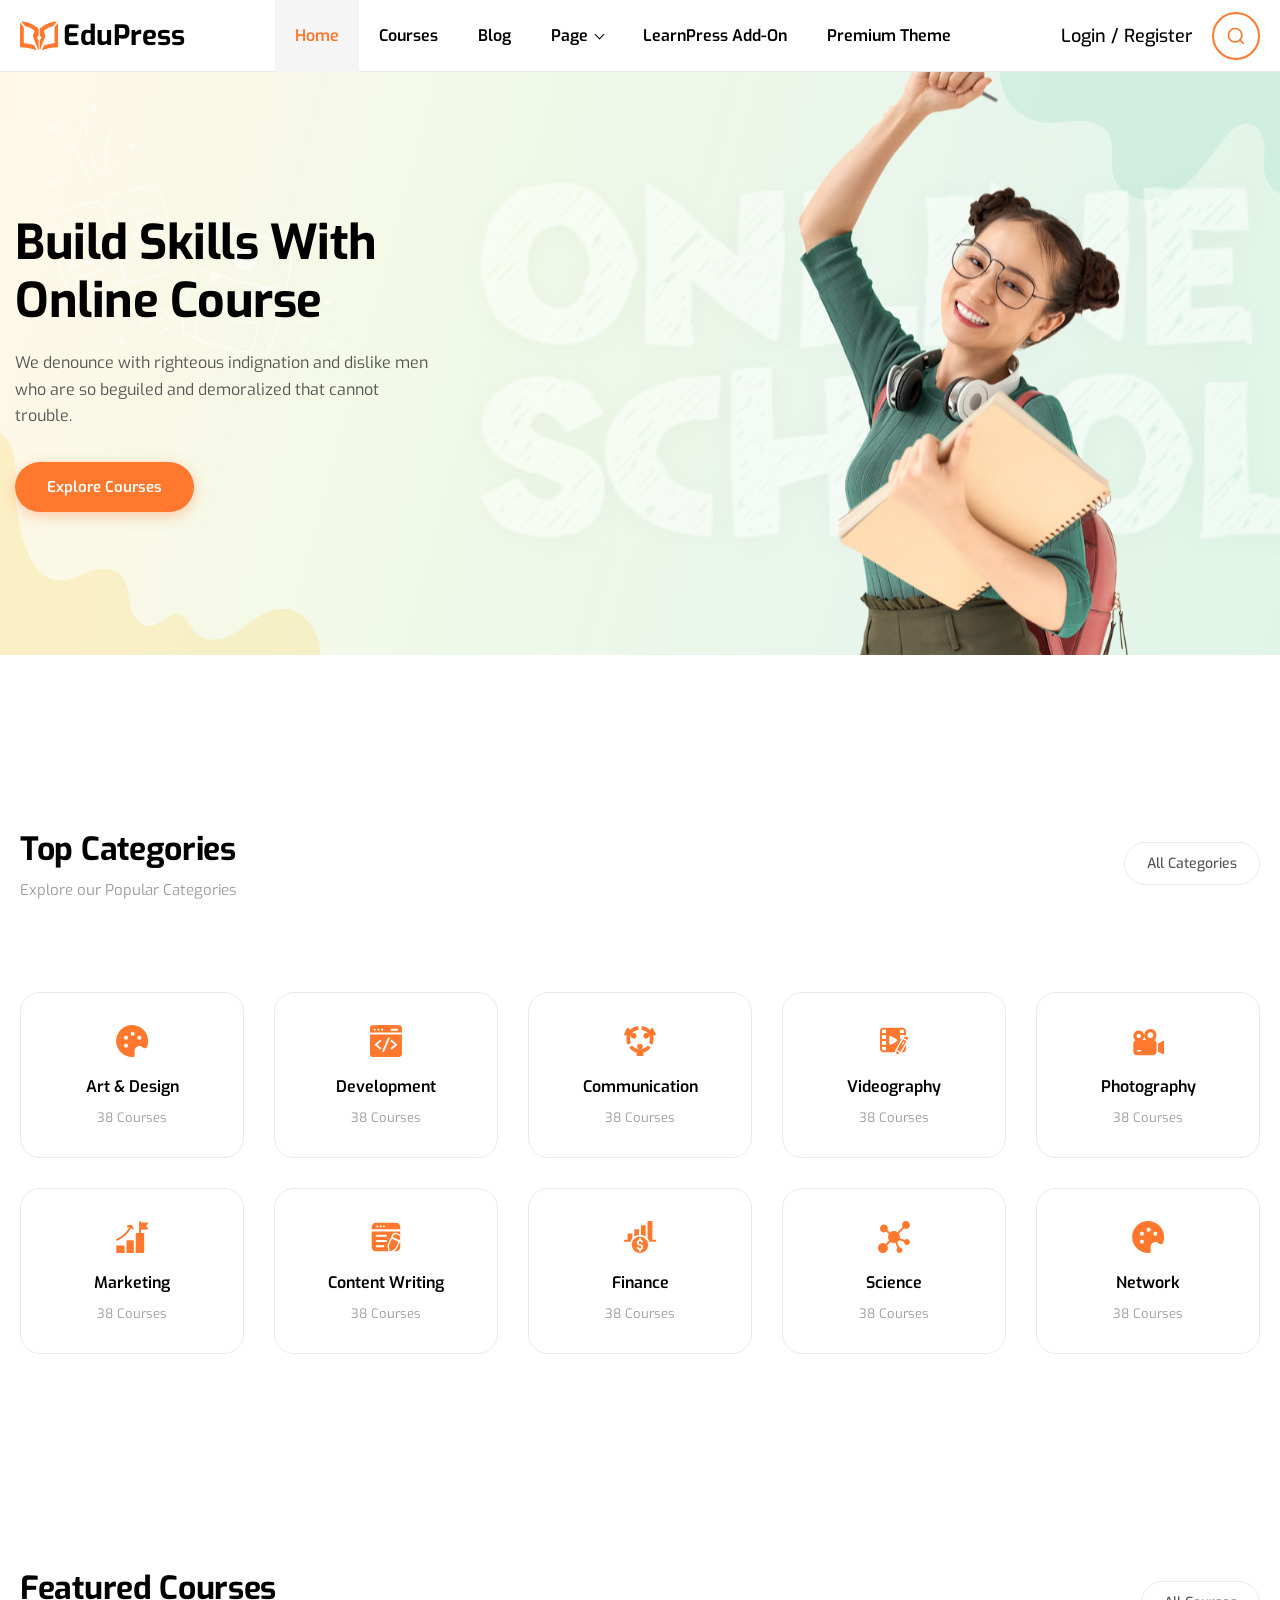
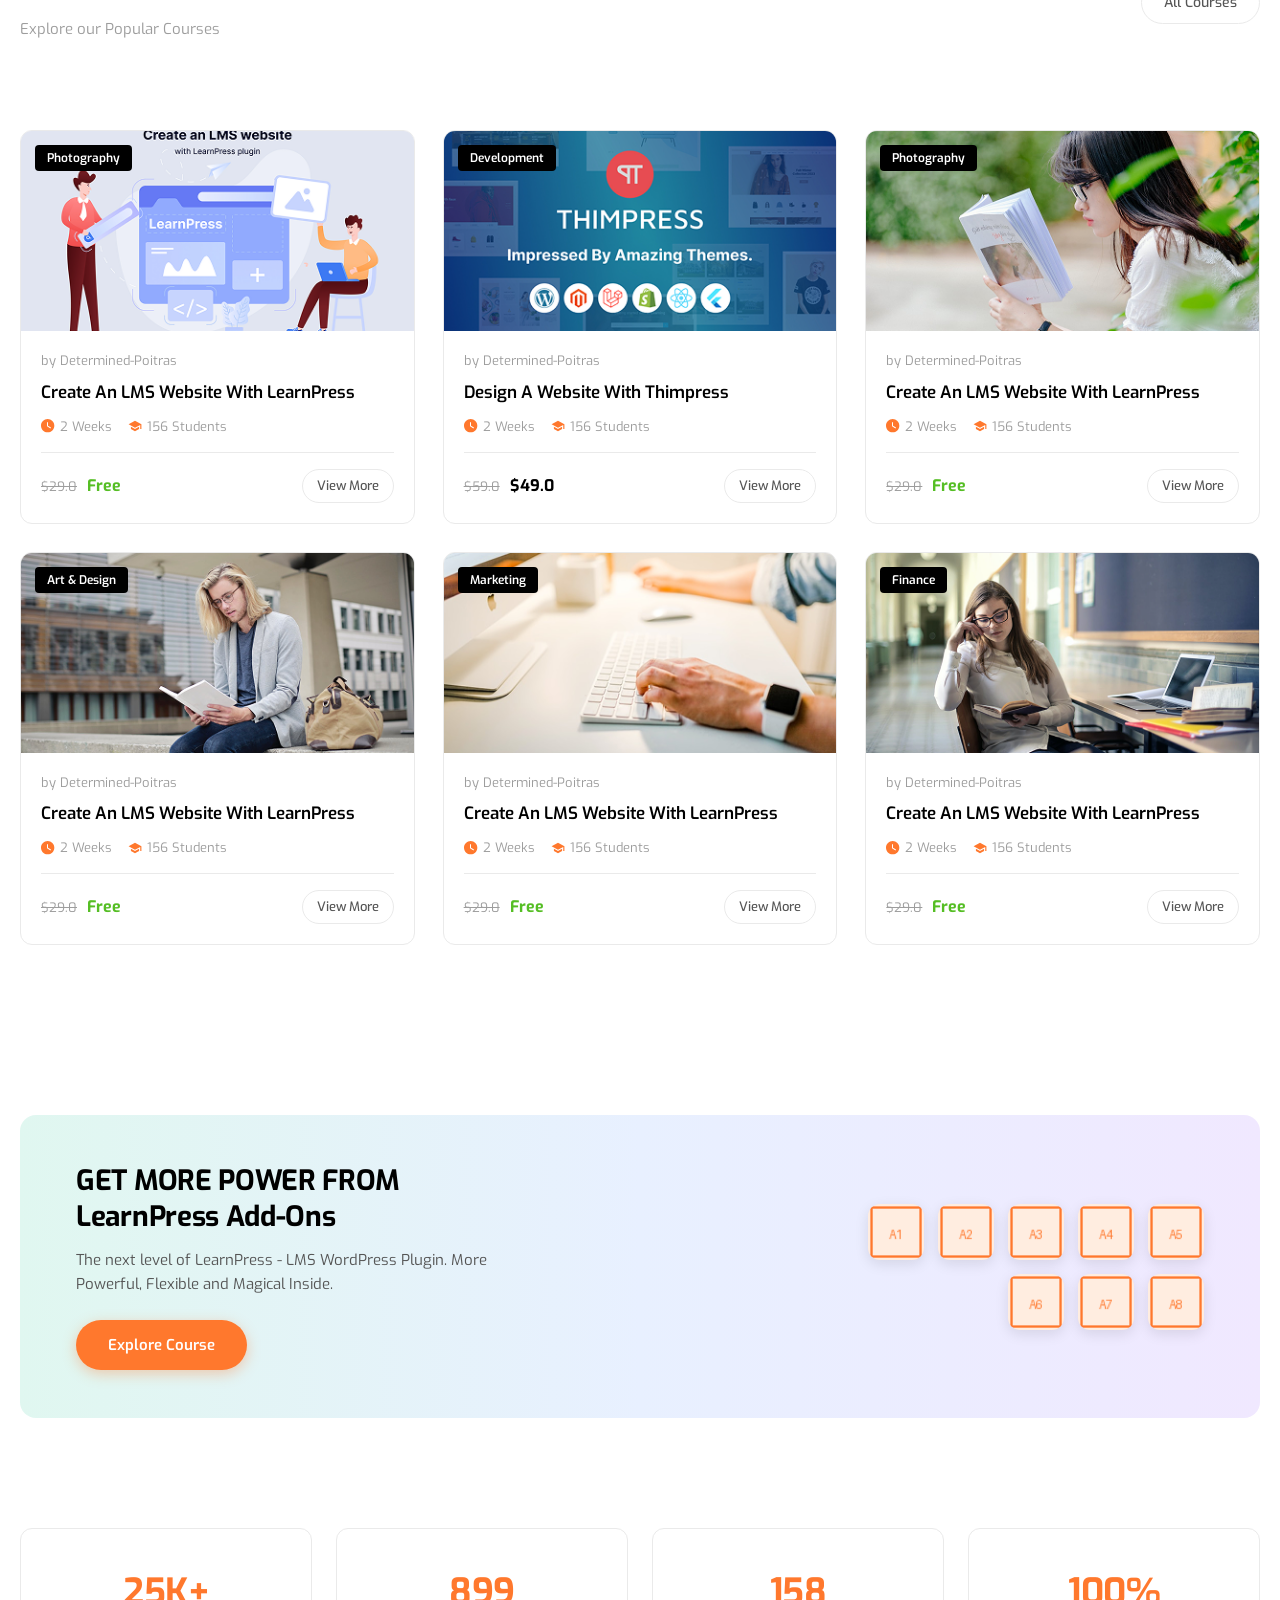
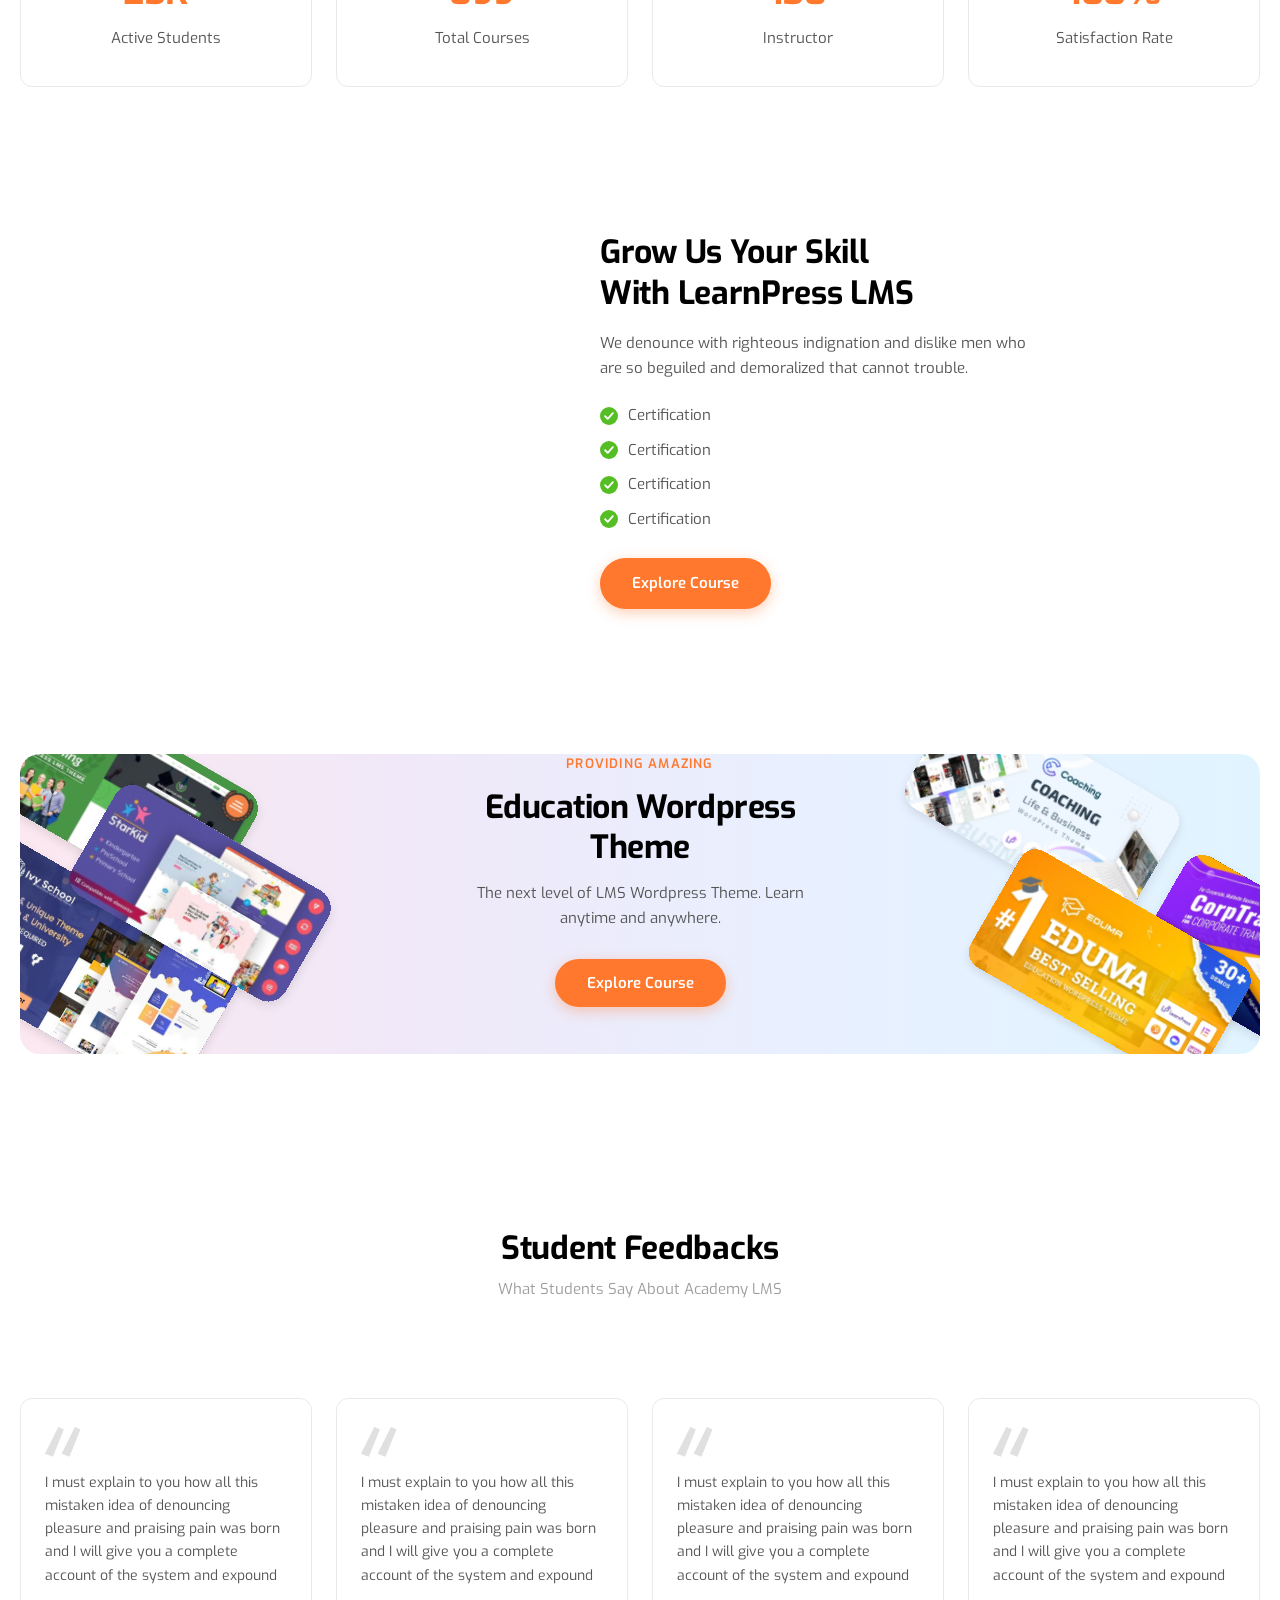
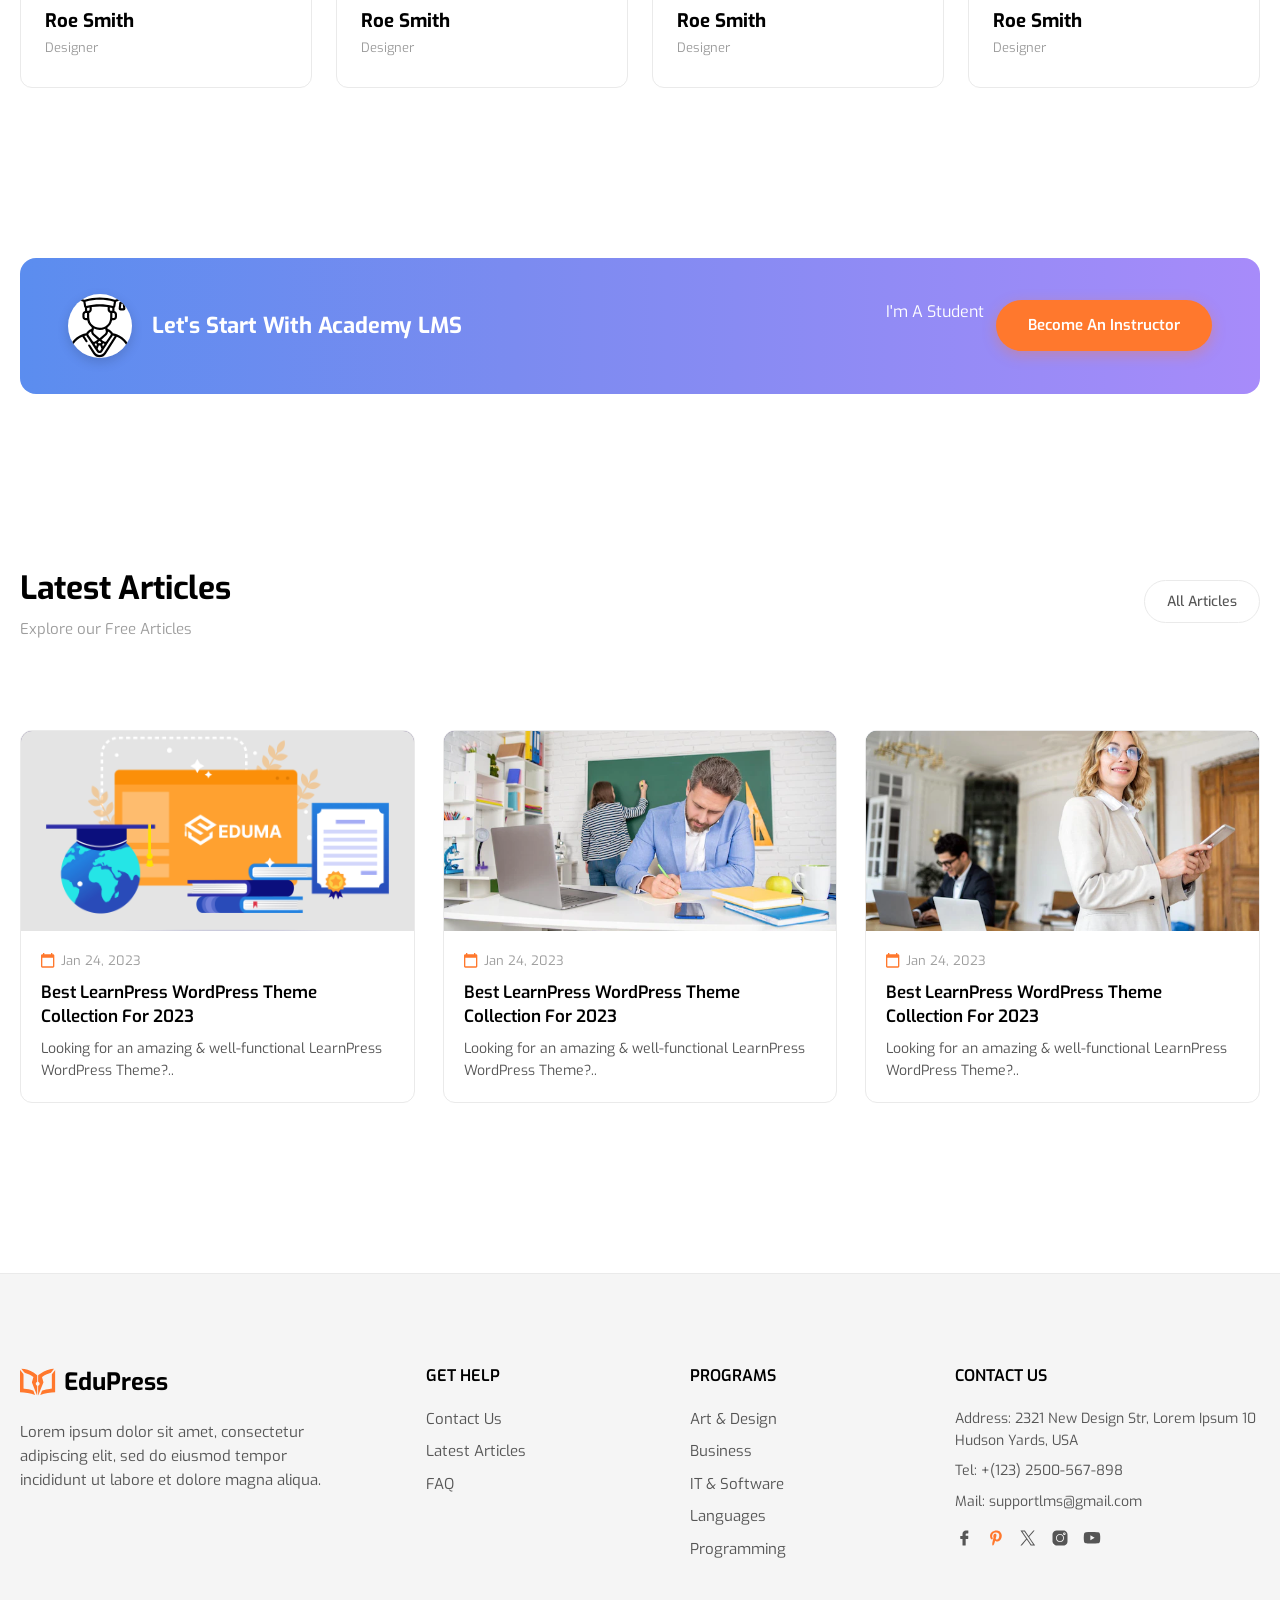
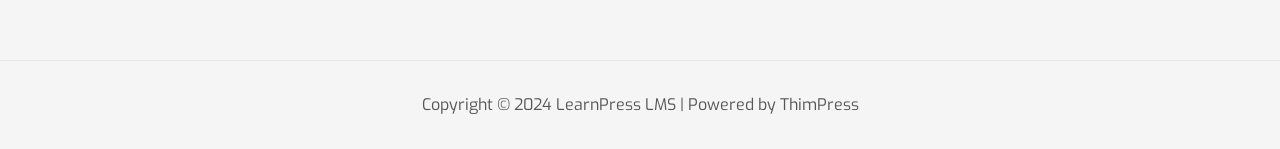
==== commit 9258db81: "Le Ba Thanh updates" ====
--- a/index.html
+++ b/index.html
@@ -1,470 +1,527 @@
-<!DOCTYPE html>
-<html lang="en">
-<head>
-    <meta charset="UTF-8">
-    <meta name="viewport" content="width=device-width, initial-scale=1.0">
-    <title>EduPress - Online Learning Platform</title>
-    <link rel="icon" type="image/svg" href="./src/assets/images/banners/Logo.svg">
-    <link rel="preconnect" href="https://fonts.googleapis.com">
-    <link rel="preconnect" href="https://fonts.gstatic.com" crossorigin>
-    <link href="https://fonts.googleapis.com/css2?family=Exo:ital,wght@0,100..900;1,100..900&display=swap" rel="stylesheet">
-    <link rel="stylesheet" href="./src/css/input.css">
-    <link rel="stylesheet" href="./src/css/home-page.css">
-</head>
-<body>
-
-    <!-- HEADER -->
-    <header class="header">
-        <div class="inner-header">
-            <a href="./index.html" class="logo-header">
-                <div class="logo-icon-header">
-                    <img src="./src/assets/images/banners/Logo.svg" alt="EduPress Logo">
-                </div>
-                <span class="header-title">EduPress</span>
-            </a>
-
-            <nav class="nav" aria-label="Main navigation">
-                <a href="./index.html" class="home-nav active">Home</a>
-                <a href="./pages/course-listing.html" class="course-nav">Courses</a>
-                <a href="./pages/blog-listing.html" class="blog-nav">Blog</a>
-                <div class="nav-item">
-                    <a href="./pages/contact.html" class="page-nav">Page</a>
-                    <div class="nav-dropdown">
-                        <a href="./pages/contact.html">Contact</a>
-                        <a href="./pages/auth.html">Auth</a>
-                        <a href="./pages/error.html">Error</a>
-                        <a href="./pages/faq.html">FAQ</a>
-                    </div>
-                </div>
-                <a href="./pages/auth.html" class="learnpress-nav">LearnPress Add-On</a>
-                <a href="./pages/auth.html" class="theme-nav">Premium Theme</a>
-            </nav>
-
-            <div class="header-right">
-                <a href="./pages/auth.html" class="btn-login">Login / Register</a>
-                <button type="button" class="search-icon-header" aria-label="Search">
-                    <img src="./src/assets/icons/Icon-search-header.svg" alt="Icon-Search">
-                </button>
-                <button type="button" class="menu-toggle" aria-label="Open menu" aria-expanded="false">
-                    <svg width="24" height="24" viewBox="0 0 24 24" fill="none" stroke="currentColor" stroke-width="2"><path d="M4 6h16M4 12h16M4 18h16"/></svg>
-                </button>
-            </div>
-        </div>
-    </header>
-
-    <main class="main">
-        <!-- HERO -->
-        <section class="hero">
-            <img src="./src/assets/images/home/backgroup-bot-left.svg" alt="" class="hero-bg-left">
-            <img src="./src/assets/images/home/backgroup-top-right.svg" alt="" class="hero-bg-right">
-            <div class="hero-content">
-                <div class="hero-text">
-                    <h1>Build Skills With<br>Online Course</h1>
-                    <p>We denounce with righteous indignation and dislike men who are so beguiled and demoralized that cannot trouble.</p>
-                    <a href="#" class="btn-primary">Posts Comment</a>
-                </div>
-                <div class="hero-image">
-                    <img src="./src/assets/images/home/student.svg" alt="Student with books">
-                </div>
-            </div>
-        </section>
-
-        <!-- TOP CATEGORIES -->
-        <section class="section categories-section">
-            <div class="container">
-                <div class="section-header">
-                    <div>
-                        <h2 class="section-title">Top Categories</h2>
-                        <p class="section-subtitle">Explore our Popular Categories</p>
-                    </div>
-                    <a href="#" class="btn-outline">All Categories</a>
-                </div>
-                <div class="categories-grid">
-                    <a href="#" class="category-card">
-                        <div class="category-icon"><img src="./src/assets/icons/Icon-art.svg" alt="Art & Design"></div>
-                        <h3 class="category-name">Art & Design</h3>
-                        <span class="category-count">38 Courses</span>
-                    </a>
-                    <a href="#" class="category-card">
-                        <div class="category-icon"><img src="./src/assets/icons/Icon-development.svg" alt="Development"></div>
-                        <h3 class="category-name">Development</h3>
-                        <span class="category-count">38 Courses</span>
-                    </a>
-                    <a href="#" class="category-card">
-                        <div class="category-icon"><img src="./src/assets/icons/Icon-communiication.svg" alt="Communication"></div>
-                        <h3 class="category-name">Communication</h3>
-                        <span class="category-count">38 Courses</span>
-                    </a>
-                    <a href="#" class="category-card">
-                        <div class="category-icon"><img src="./src/assets/icons/Icon-videography.svg" alt="Videography"></div>
-                        <h3 class="category-name">Videography</h3>
-                        <span class="category-count">38 Courses</span>
-                    </a>
-                    <a href="#" class="category-card">
-                        <div class="category-icon"><img src="./src/assets/icons/Icon-photography.svg" alt="Photography"></div>
-                        <h3 class="category-name">Photography</h3>
-                        <span class="category-count">38 Courses</span>
-                    </a>
-                    <a href="#" class="category-card">
-                        <div class="category-icon"><img src="./src/assets/icons/Icon-marketing.svg" alt="Marketing"></div>
-                        <h3 class="category-name">Marketing</h3>
-                        <span class="category-count">38 Courses</span>
-                    </a>
-                    <a href="#" class="category-card">
-                        <div class="category-icon"><img src="./src/assets/icons/Icon-content-writing.svg" alt="Content Writing"></div>
-                        <h3 class="category-name">Content Writing</h3>
-                        <span class="category-count">38 Courses</span>
-                    </a>
-                    <a href="#" class="category-card">
-                        <div class="category-icon"><img src="./src/assets/icons/Icon-finance.svg" alt="Finance"></div>
-                        <h3 class="category-name">Finance</h3>
-                        <span class="category-count">38 Courses</span>
-                    </a>
-                    <a href="#" class="category-card">
-                        <div class="category-icon"><img src="./src/assets/icons/Icon-science.svg" alt="Science"></div>
-                        <h3 class="category-name">Science</h3>
-                        <span class="category-count">38 Courses</span>
-                    </a>
-                    <a href="#" class="category-card">
-                        <div class="category-icon"><img src="./src/assets/icons/Icon-network.svg" alt="Network"></div>
-                        <h3 class="category-name">Network</h3>
-                        <span class="category-count">38 Courses</span>
-                    </a>
-                </div>
-            </div>
-        </section>
-
-        <!-- FEATURED COURSES -->
-        <section class="section courses-section">
-            <div class="container">
-                <div class="section-header">
-                    <div>
-                        <h2 class="section-title">Featured Courses</h2>
-                        <p class="section-subtitle">Explore our Popular Courses</p>
-                    </div>
-                    <a href="#" class="btn-outline">All Courses</a>
-                </div>
-                <div class="courses-grid">
-                    <!-- Course 1-6 (giống nhau theo design) -->
-                    <article class="course-card">
-                        <div class="course-thumb">
-                            <img src="./src/assets/images/courses/courses-listing/image-1.png" alt="Create An LMS Website With LearnPress">
-                            <span class="course-badge">Photography</span>
-                        </div>
-                        <div class="course-body">
-                            <div class="course-author"><span>by Determined-Poitras</span></div>
-                            <h3 class="course-title">Create An LMS Website With LearnPress</h3>
-                            <div class="course-meta">
-                                <span><img src="./src/assets/icons/meta1.svg" alt="" width="14" height="14"> 2 Weeks</span>
-                                <span><img src="./src/assets/icons/meta2.svg" alt="" width="14" height="14"> 156 Students</span>
-                            </div>
-                            <div class="course-footer">
-                                <div class="course-price"><span class="old">$29.0</span><span class="free">Free</span></div>
-                                <a href="#" class="btn-view-more">View More</a>
-                            </div>
-                        </div>
-                    </article>
-                    <!-- Lặp tương tự cho image-2 đến image-6 -->
-                    <article class="course-card">
-                        <div class="course-thumb">
-                            <img src="./src/assets/images/courses/courses-listing/image-2.png" alt="Create An LMS Website With LearnPress">
-                            <span class="course-badge">Photography</span>
-                        </div>
-                        <div class="course-body">
-                            <div class="course-author"><span>by Determined-Poitras</span></div>
-                            <h3 class="course-title">Create An LMS Website With LearnPress</h3>
-                            <div class="course-meta">
-                                <span><img src="./src/assets/icons/meta1.svg" alt="" width="14" height="14"> 2 Weeks</span>
-                                <span><img src="./src/assets/icons/meta2.svg" alt="" width="14" height="14"> 156 Students</span>
-                            </div>
-                            <div class="course-footer">
-                                <div class="course-price"><span class="old">$29.0</span><span class="free">Free</span></div>
-                                <a href="#" class="btn-view-more">View More</a>
-                            </div>
-                        </div>
-                    </article>
-                    <article class="course-card">
-                        <div class="course-thumb">
-                            <img src="./src/assets/images/courses/courses-listing/image-3.png" alt="Create An LMS Website With LearnPress">
-                            <span class="course-badge">Photography</span>
-                        </div>
-                        <div class="course-body">
-                            <div class="course-author"><span>by Determined-Poitras</span></div>
-                            <h3 class="course-title">Create An LMS Website With LearnPress</h3>
-                            <div class="course-meta">
-                                <span><img src="./src/assets/icons/meta1.svg" alt="" width="14" height="14"> 2 Weeks</span>
-                                <span><img src="./src/assets/icons/meta2.svg" alt="" width="14" height="14"> 156 Students</span>
-                            </div>
-                            <div class="course-footer">
-                                <div class="course-price"><span class="old">$29.0</span><span class="free">Free</span></div>
-                                <a href="#" class="btn-view-more">View More</a>
-                            </div>
-                        </div>
-                    </article>
-                    <article class="course-card">
-                        <div class="course-thumb">
-                            <img src="./src/assets/images/courses/courses-listing/image-4.png" alt="Create An LMS Website With LearnPress">
-                            <span class="course-badge">Photography</span>
-                        </div>
-                        <div class="course-body">
-                            <div class="course-author"><span>by Determined-Poitras</span></div>
-                            <h3 class="course-title">Create An LMS Website With LearnPress</h3>
-                            <div class="course-meta">
-                                <span><img src="./src/assets/icons/meta1.svg" alt="" width="14" height="14"> 2 Weeks</span>
-                                <span><img src="./src/assets/icons/meta2.svg" alt="" width="14" height="14"> 156 Students</span>
-                            </div>
-                            <div class="course-footer">
-                                <div class="course-price"><span class="old">$29.0</span><span class="free">Free</span></div>
-                                <a href="#" class="btn-view-more">View More</a>
-                            </div>
-                        </div>
-                    </article>
-                    <article class="course-card">
-                        <div class="course-thumb">
-                            <img src="./src/assets/images/courses/courses-listing/image-5.png" alt="Create An LMS Website With LearnPress">
-                            <span class="course-badge">Photography</span>
-                        </div>
-                        <div class="course-body">
-                            <div class="course-author"><span>by Determined-Poitras</span></div>
-                            <h3 class="course-title">Create An LMS Website With LearnPress</h3>
-                            <div class="course-meta">
-                                <span><img src="./src/assets/icons/meta1.svg" alt="" width="14" height="14"> 2 Weeks</span>
-                                <span><img src="./src/assets/icons/meta2.svg" alt="" width="14" height="14"> 156 Students</span>
-                            </div>
-                            <div class="course-footer">
-                                <div class="course-price"><span class="old">$29.0</span><span class="free">Free</span></div>
-                                <a href="#" class="btn-view-more">View More</a>
-                            </div>
-                        </div>
-                    </article>
-                    <article class="course-card">
-                        <div class="course-thumb">
-                            <img src="./src/assets/images/courses/courses-listing/image-6.png" alt="Create An LMS Website With LearnPress">
-                            <span class="course-badge">Photography</span>
-                        </div>
-                        <div class="course-body">
-                            <div class="course-author"><span>by Determined-Poitras</span></div>
-                            <h3 class="course-title">Create An LMS Website With LearnPress</h3>
-                            <div class="course-meta">
-                                <span><img src="./src/assets/icons/meta1.svg" alt="" width="14" height="14"> 2 Weeks</span>
-                                <span><img src="./src/assets/icons/meta2.svg" alt="" width="14" height="14"> 156 Students</span>
-                            </div>
-                            <div class="course-footer">
-                                <div class="course-price"><span class="old">$29.0</span><span class="free">Free</span></div>
-                                <a href="#" class="btn-view-more">View More</a>
-                            </div>
-                        </div>
-                    </article>
-                </div>
-            </div>
-        </section>
-
-        <!-- ADD-ONS + STATS + GROW + THEME -->
-        <section class="section addons-section">
-            <div class="container">
-                <div class="addons-banner">
-                    <div class="addons-content">
-                        <h2>GET MORE POWER FROM<br>LearnPress Add-Ons</h2>
-                        <p>The next level of LearnPress - LMS WordPress Plugin. More Powerful, Flexible and Magical Inside.</p>
-                        <a href="#" class="btn-primary">Explorer Course</a>
-                    </div>
-                    <div class="addons-icons">
-                        <img src="./src/assets/icons/addon-1.png" alt="Addon">
-                        <img src="./src/assets/icons/addon-2.png" alt="Addon">
-                        <img src="./src/assets/icons/addon-3.png" alt="Addon">
-                        <img src="./src/assets/icons/addon-4.png" alt="Addon">
-                        <img src="./src/assets/icons/addon-5.png" alt="Addon">
-                        <img src="./src/assets/icons/addon-6.png" alt="Addon">
-                        <img src="./src/assets/icons/addon-7.png" alt="Addon">
-                        <img src="./src/assets/icons/addon-8.png" alt="Addon">
-                    </div>
-                </div>
-
-                <div class="stats-row">
-                    <div class="stat-card"><div class="stat-number">25K+</div><div class="stat-label">Active Students</div></div>
-                    <div class="stat-card"><div class="stat-number">899</div><div class="stat-label">Total Courses</div></div>
-                    <div class="stat-card"><div class="stat-number">158</div><div class="stat-label">Instructor</div></div>
-                    <div class="stat-card"><div class="stat-number">100%</div><div class="stat-label">Satisfaction Rate</div></div>
-                </div>
-
-                <div class="grow-section">
-                    <div class="grow-illustration">
-                        <img src="./src/assets/images/home/Vector.svg" alt="Grow your skill illustration">
-                    </div>
-                    <div class="grow-content">
-                        <h2>Grow Us Your Skill<br>With LearnPress LMS</h2>
-                        <p>We denounce with righteous indignation and dislike men who are so beguiled and demoralized that cannot trouble.</p>
-                        <ul class="grow-list">
-                            <li><img src="./src/assets/icons/icon-check.svg" alt=""> Certification</li>
-                            <li><img src="./src/assets/icons/icon-check.svg" alt=""> Certification</li>
-                            <li><img src="./src/assets/icons/icon-check.svg" alt=""> Certification</li>
-                            <li><img src="./src/assets/icons/icon-check.svg" alt=""> Certification</li>
-                        </ul>
-                        <a href="#" class="btn-primary">Explorer Course</a>
-                    </div>
-                </div>
-
-                <!-- Theme Banner -->
-                <div class="theme-banner">
-                    <div class="theme-banner-images theme-left">
-                        <img src="./src/assets/images/home/ticket 1.svg" alt="Theme preview" class="theme-shot theme-shot-1">
-                        <img src="./src/assets/images/home/ticket 2.svg" alt="Theme preview" class="theme-shot theme-shot-2">
-                        <img src="./src/assets/images/home/ticket 3.svg" alt="Theme preview" class="theme-shot theme-shot-3">
-                    </div>
-                    <div class="theme-content">
-                        <div class="label">PROVIDING AMAZING</div>
-                        <h2>Education Wordpress Theme</h2>
-                        <p>The next level of LMS Wordpress Theme. Learn anytime and anywhere.</p>
-                        <a href="#" class="btn-primary">Explorer Course</a>
-                    </div>
-                    <div class="theme-banner-images theme-right">
-                        <img src="./src/assets/images/home/ticket 4.svg" alt="Theme preview" class="theme-shot theme-shot-4">
-                        <img src="./src/assets/images/home/ticket 5.svg" alt="Theme preview" class="theme-shot theme-shot-5">
-                        <img src="./src/assets/images/home/ticket 6.svg" alt="Theme preview" class="theme-shot theme-shot-6">
-                    </div>
-                </div>
-            </div>
-        </section>
-
-        <!-- STUDENT FEEDBACKS -->
-        <section class="section feedbacks-section">
-            <div class="container">
-                <div class="section-header section-header-center">
-                    <div>
-                        <h2 class="section-title">Student Feedbacks</h2>
-                        <p class="section-subtitle">What Students Say About Academy LMS</p>
-                    </div>
-                </div>
-                <div class="feedbacks-grid">
-                    <div class="feedback-card">
-                        <div class="feedback-quote"><img src="./src/assets/images/home/nhay-don.svg" alt="Quote"></div>
-                        <p class="feedback-text">I must explain to you how all this mistaken idea of denouncing pleasure and praising pain was born and I will give you a complete account of the system and expound</p>
-                        <div class="feedback-author"><div class="feedback-author-info"><h4>Roe Smith</h4><span>Designer</span></div></div>
-                    </div>
-                    <div class="feedback-card">
-                        <div class="feedback-quote"><img src="./src/assets/images/home/nhay-don.svg" alt="Quote"></div>
-                        <p class="feedback-text">I must explain to you how all this mistaken idea of denouncing pleasure and praising pain was born and I will give you a complete account of the system and expound</p>
-                        <div class="feedback-author"><div class="feedback-author-info"><h4>Roe Smith</h4><span>Designer</span></div></div>
-                    </div>
-                    <div class="feedback-card">
-                        <div class="feedback-quote"><img src="./src/assets/images/home/nhay-don.svg" alt="Quote"></div>
-                        <p class="feedback-text">I must explain to you how all this mistaken idea of denouncing pleasure and praising pain was born and I will give you a complete account of the system and expound</p>
-                        <div class="feedback-author"><div class="feedback-author-info"><h4>Roe Smith</h4><span>Designer</span></div></div>
-                    </div>
-                    <div class="feedback-card">
-                        <div class="feedback-quote"><img src="./src/assets/images/home/nhay-don.svg" alt="Quote"></div>
-                        <p class="feedback-text">I must explain to you how all this mistaken idea of denouncing pleasure and praising pain was born and I will give you a complete account of the system and expound</p>
-                        <div class="feedback-author"><div class="feedback-author-info"><h4>Roe Smith</h4><span>Designer</span></div></div>
-                    </div>
-                </div>
-            </div>
-        </section>
-
-        <!-- CTA -->
-        <section class="section cta-section">
-            <div class="container">
-                <div class="cta-banner">
-                    <div class="cta-left">
-                        <div class="cta-avatar"><img src="./src/assets/images/home/marine.svg" alt="Instructor"></div>
-                        <div class="cta-text"><h3>Let's Start With Academy LMS</h3></div>
-                    </div>
-                    <div class="cta-buttons">
-                        <a href="#" class="btn-white">I'm A Student</a>
-                        <a href="#" class="btn-outline-white">Become An Instructor</a>
-                    </div>
-                </div>
-            </div>
-        </section>
-
-        <!-- LATEST ARTICLES -->
-        <section class="section articles-section">
-            <div class="container">
-                <div class="section-header">
-                    <div>
-                        <h2 class="section-title">Latest Articles</h2>
-                        <p class="section-subtitle">Explore our Free Articles</p>
-                    </div>
-                    <a href="#" class="btn-outline">All Articles</a>
-                </div>
-                <div class="articles-grid">
-                    <article class="article-card">
-                        <div class="article-thumb"><img src="./src/assets/images/home/LastArticle1.svg" alt="Best LearnPress WordPress Theme Collection For 2023"></div>
-                        <div class="article-body">
-                            <div class="article-date"><img src="./src/assets/images/home/calendar.svg" alt="" width="14" height="14"> Jan 24, 2023</div>
-                            <h3 class="article-title">Best LearnPress WordPress Theme Collection For 2023</h3>
-                            <p class="article-excerpt">Looking for an amazing & well-functional LearnPress WordPress Theme?..</p>
-                        </div>
-                    </article>
-                    <article class="article-card">
-                        <div class="article-thumb"><img src="./src/assets/images/home/LastArticle2.svg" alt="Best LearnPress WordPress Theme Collection For 2023"></div>
-                        <div class="article-body">
-                            <div class="article-date"><img src="./src/assets/images/home/calendar.svg" alt="" width="14" height="14"> Jan 24, 2023</div>
-                            <h3 class="article-title">Best LearnPress WordPress Theme Collection For 2023</h3>
-                            <p class="article-excerpt">Looking for an amazing & well-functional LearnPress WordPress Theme?..</p>
-                        </div>
-                    </article>
-                    <article class="article-card">
-                        <div class="article-thumb"><img src="./src/assets/images/home/LastArticle3.svg" alt="Best LearnPress WordPress Theme Collection For 2023"></div>
-                        <div class="article-body">
-                            <div class="article-date"><img src="./src/assets/images/home/calendar.svg" alt="" width="14" height="14"> Jan 24, 2023</div>
-                            <h3 class="article-title">Best LearnPress WordPress Theme Collection For 2023</h3>
-                            <p class="article-excerpt">Looking for an amazing & well-functional LearnPress WordPress Theme?..</p>
-                        </div>
-                    </article>
-                </div>
-            </div>
-        </section>
-    </main>
-
-    <!-- FOOTER -->
-    <footer class="footer">
-        <div class="footer-container">
-            <div class="footer-about">
-                <a href="./index.html" class="logo-footer">
-                    <img src="./src/assets/images/banners/Logo.svg" alt="EduPress"> EduPress
-                </a>
-                <p class="footer-text">Lorem ipsum dolor sit amet, consectetur adipiscing elit, sed do eiusmod tempor incididunt ut labore et dolore magna aliqua.</p>
-            </div>
-            <div class="footer-col">
-                <h5 class="get-help-title">Get Help</h5>
-                <ul class="footer-list">
-                    <li><a href="./pages/contact.html">Contact Us</a></li>
-                    <li><a href="./pages/blog-listing.html">Latest Articles</a></li>
-                    <li><a href="./pages/faq.html">FAQ</a></li>
-                </ul>
-            </div>
-            <div class="footer-col">
-                <h5 class="programs-title">Programs</h5>
-                <ul class="footer-list">
-                    <li><a href="#">Art &amp; Design</a></li>
-                    <li><a href="#">Business</a></li>
-                    <li><a href="#">IT &amp; Software</a></li>
-                    <li><a href="#">Languages</a></li>
-                    <li><a href="#">Programming</a></li>
-                </ul>
-            </div>
-            <div class="footer-col footer-contact">
-                <h5 class="contact-us-title">Contact Us</h5>
-                <p>Address: 2321 New Design Str, Lorem Ipsum 10 Hudson Yards, USA</p>
-                <p>Tel: +(123) 2500-567-898</p>
-                <p>Mail: <a href="mailto:supportlms@gmail.com">supportlms@gmail.com</a></p>
-                <div class="social-list">
-                    <a href="#" class="social-link"><img src="./src/assets/icons/Icon-facebook.svg" alt="Facebook"></a>
-                    <a href="#" class="social-link"><img src="./src/assets/icons/Icon-Pinterest.svg" alt="Pinterest"></a>
-                    <a href="#" class="social-link"><img src="./src/assets/icons/Icon-twitter.svg" alt="Twitter"></a>
-                    <a href="#" class="social-link"><img src="./src/assets/icons/Icon-instragram.svg" alt="Instagram"></a>
-                    <a href="#" class="social-link"><img src="./src/assets/icons/Icon-youtube.svg" alt="Youtube"></a>
-                </div>
-            </div>
-        </div>
-        <div class="footer-bottom">Copyright © 2024 LearnPress LMS | Powered by ThimPress</div>
-    </footer>
-
-    <button class="back-to-top" aria-label="Back to top" onclick="window.scrollTo({top:0,behavior:'smooth'})">
-        <svg width="16" height="16" viewBox="0 0 24 24" fill="none" stroke="currentColor" stroke-width="2.3"><line x1="12" y1="19" x2="12" y2="5"/><polyline points="5 12 12 5 19 12"/></svg>
-    </button>
-
-    <script src="./src/js/pages/home.js"></script>
-    <script src="./src/js/components/header.js"></script>
-</body>
-</html>+  <!DOCTYPE html>
+  <html lang="en">
+  <head>
+      <meta charset="UTF-8">
+      <meta name="viewport" content="width=device-width, initial-scale=1.0">
+      <title>EduPress - Online Learning Platform</title>
+      <link rel="icon" type="image/svg+xml" href="./src/assets/images/banners/Logo.svg">
+      <link rel="preconnect" href="https://fonts.googleapis.com">
+      <link rel="preconnect" href="https://fonts.gstatic.com" crossorigin>
+      <link href="https://fonts.googleapis.com/css2?family=Exo:ital,wght@0,100..900;1,100..900&display=swap" rel="stylesheet">
+      <link rel="stylesheet" href="./src/css/input.css">
+      <link rel="stylesheet" href="./src/css/home-page.css">
+  </head>
+  <body>
+
+      <!-- HEADER -->
+      <header class="header">
+          <div class="inner-header">
+              <a href="./index.html" class="logo-header">
+                  <div class="logo-icon-header">
+                      <img src="./src/assets/images/banners/Logo.svg" alt="EduPress Logo">
+                  </div>
+                  <span class="header-title">EduPress</span>
+              </a>
+
+              <nav class="nav" aria-label="Main navigation">
+                  <a href="./index.html" class="home-nav active" aria-current="page">Home</a>
+                  <a href="./pages/course-listing.html" class="course-nav">Courses</a>
+                  <a href="./pages/blog-listing.html" class="blog-nav">Blog</a>
+                  <div class="nav-item">
+                      <a href="#" class="page-nav" aria-haspopup="true" aria-expanded="false">Page</a>
+                      <div class="nav-dropdown">
+                          <a href="./pages/contact.html">Contact</a>
+                          <a href="./pages/auth.html">Auth</a>
+                          <a href="./pages/error.html">Error</a>
+                          <a href="./pages/faq.html">FAQ</a>
+                      </div>
+                  </div>
+                  <a href="#" class="learnpress-nav">LearnPress Add-On</a>
+                  <a href="#" class="theme-nav">Premium Theme</a>
+              </nav>
+
+              <div class="header-right">
+                  <a href="./pages/auth.html" class="btn-login">Login / Register</a>
+                  <button type="button" class="search-icon-header" aria-label="Search">
+                      <img src="./src/assets/icons/Icon-search-header.svg" alt="Search icon">
+                  </button>
+                  <button type="button" class="menu-toggle" aria-label="Open menu" aria-expanded="false">
+                      <svg width="24" height="24" viewBox="0 0 24 24" fill="none" stroke="currentColor" stroke-width="2" aria-hidden="true"><path d="M4 6h16M4 12h16M4 18h16"/></svg>
+                  </button>
+              </div>
+          </div>
+      </header>
+
+      <main class="main">
+          <!-- HERO -->
+          <section class="hero">
+              <img src="./src/assets/images/home/backgroup-bot-left.svg" alt="" class="hero-bg-left" aria-hidden="true">
+              <img src="./src/assets/images/home/backgroup-top-right.svg" alt="" class="hero-bg-right" aria-hidden="true">
+              <img src="./src/assets/images/home/book-and-bag.svg" alt="" class="book-and-bag" aria-hidden="true">
+              <img src="./src/assets/images/home/title.svg" alt="" class="online-school" aria-hidden="true">
+              <div class="hero-content">
+                  <div class="hero-text">
+                      <h1>Build Skills With<br>Online Course</h1>
+                      <p>We denounce with righteous indignation and dislike men who are so beguiled and demoralized that cannot trouble.</p>
+                      <a href="./pages/course-listing.html" class="btn-primary">Explore Courses</a>
+                  </div>
+                  <div class="hero-image">
+                      <img src="./src/assets/images/home/student.svg" alt="Student holding books and smiling">
+                  </div>
+              </div>
+          </section>
+
+          <!-- TOP CATEGORIES -->
+          <section class="section categories-section">
+              <div class="container">
+                  <div class="section-header">
+                      <div>
+                          <h2 class="section-title">Top Categories</h2>
+                          <p class="section-subtitle">Explore our Popular Categories</p>
+                      </div>
+                      <a href="#" class="btn-outline">All Categories</a>
+                  </div>
+                  <div class="categories-grid">
+                      <a href="#" class="category-card">
+                          <div class="category-icon"><img src="./src/assets/icons/Icon-art.svg" alt="Art & Design"></div>
+                          <h3 class="category-name">Art & Design</h3>
+                          <span class="category-count">38 Courses</span>
+                      </a>
+                      <a href="#" class="category-card active">
+                          <div class="category-icon"><img src="./src/assets/icons/Icon-development.svg" alt="Development"></div>
+                          <h3 class="category-name">Development</h3>
+                          <span class="category-count">38 Courses</span>
+                      </a>
+                      <a href="#" class="category-card">
+                          <div class="category-icon"><img src="./src/assets/icons/Icon-communiication.svg" alt="Communication"></div>
+                          <h3 class="category-name">Communication</h3>
+                          <span class="category-count">38 Courses</span>
+                      </a>
+                      <a href="#" class="category-card">
+                          <div class="category-icon"><img src="./src/assets/icons/Icon-videography.svg" alt="Videography"></div>
+                          <h3 class="category-name">Videography</h3>
+                          <span class="category-count">38 Courses</span>
+                      </a>
+                      <a href="#" class="category-card">
+                          <div class="category-icon"><img src="./src/assets/icons/Icon-photography.svg" alt="Photography"></div>
+                          <h3 class="category-name">Photography</h3>
+                          <span class="category-count">38 Courses</span>
+                      </a>
+                      <a href="#" class="category-card">
+                          <div class="category-icon"><img src="./src/assets/icons/Icon-marketing.svg" alt="Marketing"></div>
+                          <h3 class="category-name">Marketing</h3>
+                          <span class="category-count">38 Courses</span>
+                      </a>
+                      <a href="#" class="category-card">
+                          <div class="category-icon"><img src="./src/assets/icons/Icon-content-writing.svg" alt="Content Writing"></div>
+                          <h3 class="category-name">Content Writing</h3>
+                          <span class="category-count">38 Courses</span>
+                      </a>
+                      <a href="#" class="category-card">
+                          <div class="category-icon"><img src="./src/assets/icons/Icon-finance.svg" alt="Finance"></div>
+                          <h3 class="category-name">Finance</h3>
+                          <span class="category-count">38 Courses</span>
+                      </a>
+                      <a href="#" class="category-card">
+                          <div class="category-icon"><img src="./src/assets/icons/Icon-science.svg" alt="Science"></div>
+                          <h3 class="category-name">Science</h3>
+                          <span class="category-count">38 Courses</span>
+                      </a>
+                      <a href="#" class="category-card">
+                          <div class="category-icon"><img src="./src/assets/icons/Icon-network.svg" alt="Network"></div>
+                          <h3 class="category-name">Network</h3>
+                          <span class="category-count">38 Courses</span>
+                      </a>
+                  </div>
+              </div>
+          </section>
+
+          <!-- FEATURED COURSES -->
+          <section class="section courses-section">
+              <div class="container">
+                  <div class="section-header">
+                      <div>
+                          <h2 class="section-title">Featured Courses</h2>
+                          <p class="section-subtitle">Explore our Popular Courses</p>
+                      </div>
+                      <a href="./pages/course-listing.html" class="btn-outline">All Courses</a>
+                  </div>
+                  <div class="courses-grid">
+                      <!-- Course 1 -->
+                      <article class="course-card">
+                          <div class="course-thumb">
+                              <img src="./src/assets/images/courses/courses-listing/image-1.png" alt="Create An LMS Website With LearnPress">
+                              <span class="course-badge">Photography</span>
+                          </div>
+                          <div class="course-body">
+                              <div class="course-author"><span>by Determined-Poitras</span></div>
+                              <h3 class="course-title"><a href="#">Create An LMS Website With LearnPress</a></h3>
+                              <div class="course-meta">
+                                  <span><img src="./src/assets/icons/meta1.svg" alt="" width="14" height="14"> 2 Weeks</span>
+                                  <span><img src="./src/assets/icons/meta2.svg" alt="" width="14" height="14"> 156 Students</span>
+                              </div>
+                              <div class="course-footer">
+                                  <div class="course-price">
+                                      <span class="old">$29.0</span>
+                                      <span class="free">Free</span>
+                                  </div>
+                                  <a href="#" class="btn-view-more">View More</a>
+                              </div>
+                          </div>
+                      </article>
+
+                      <!-- Course 2 - Paid -->
+                      <article class="course-card">
+                          <div class="course-thumb">
+                              <img src="./src/assets/images/courses/courses-listing/image-2.png" alt="Design A Website With Thimpress">
+                              <span class="course-badge">Development</span>
+                          </div>
+                          <div class="course-body">
+                              <div class="course-author"><span>by Determined-Poitras</span></div>
+                              <h3 class="course-title"><a href="#">Design A Website With Thimpress</a></h3>
+                              <div class="course-meta">
+                                  <span><img src="./src/assets/icons/meta1.svg" alt="" width="14" height="14"> 2 Weeks</span>
+                                  <span><img src="./src/assets/icons/meta2.svg" alt="" width="14" height="14"> 156 Students</span>
+                              </div>
+                              <div class="course-footer">
+                                  <div class="course-price">
+                                      <span class="old">$59.0</span>
+                                      <span class="price">$49.0</span>
+                                  </div>
+                                  <a href="#" class="btn-view-more">View More</a>
+                              </div>
+                          </div>
+                      </article>
+
+                      <!-- Course 3 -->
+                      <article class="course-card">
+                          <div class="course-thumb">
+                              <img src="./src/assets/images/courses/courses-listing/image-3.png" alt="Create An LMS Website With LearnPress">
+                              <span class="course-badge">Photography</span>
+                          </div>
+                          <div class="course-body">
+                              <div class="course-author"><span>by Determined-Poitras</span></div>
+                              <h3 class="course-title"><a href="#">Create An LMS Website With LearnPress</a></h3>
+                              <div class="course-meta">
+                                  <span><img src="./src/assets/icons/meta1.svg" alt="" width="14" height="14"> 2 Weeks</span>
+                                  <span><img src="./src/assets/icons/meta2.svg" alt="" width="14" height="14"> 156 Students</span>
+                              </div>
+                              <div class="course-footer">
+                                  <div class="course-price">
+                                      <span class="old">$29.0</span>
+                                      <span class="free">Free</span>
+                                  </div>
+                                  <a href="#" class="btn-view-more">View More</a>
+                              </div>
+                          </div>
+                      </article>
+
+                      <!-- Course 4 -->
+                      <article class="course-card">
+                          <div class="course-thumb">
+                              <img src="./src/assets/images/courses/courses-listing/image-4.png" alt="Create An LMS Website With LearnPress">
+                              <span class="course-badge">Art & Design</span>
+                          </div>
+                          <div class="course-body">
+                              <div class="course-author"><span>by Determined-Poitras</span></div>
+                              <h3 class="course-title"><a href="#">Create An LMS Website With LearnPress</a></h3>
+                              <div class="course-meta">
+                                  <span><img src="./src/assets/icons/meta1.svg" alt="" width="14" height="14"> 2 Weeks</span>
+                                  <span><img src="./src/assets/icons/meta2.svg" alt="" width="14" height="14"> 156 Students</span>
+                              </div>
+                              <div class="course-footer">
+                                  <div class="course-price">
+                                      <span class="old">$29.0</span>
+                                      <span class="free">Free</span>
+                                  </div>
+                                  <a href="#" class="btn-view-more">View More</a>
+                              </div>
+                          </div>
+                      </article>
+
+                      <!-- Course 5 -->
+                      <article class="course-card">
+                          <div class="course-thumb">
+                              <img src="./src/assets/images/courses/courses-listing/image-5.png" alt="Create An LMS Website With LearnPress">
+                              <span class="course-badge">Marketing</span>
+                          </div>
+                          <div class="course-body">
+                              <div class="course-author"><span>by Determined-Poitras</span></div>
+                              <h3 class="course-title"><a href="#">Create An LMS Website With LearnPress</a></h3>
+                              <div class="course-meta">
+                                  <span><img src="./src/assets/icons/meta1.svg" alt="" width="14" height="14"> 2 Weeks</span>
+                                  <span><img src="./src/assets/icons/meta2.svg" alt="" width="14" height="14"> 156 Students</span>
+                              </div>
+                              <div class="course-footer">
+                                  <div class="course-price">
+                                      <span class="old">$29.0</span>
+                                      <span class="free">Free</span>
+                                  </div>
+                                  <a href="#" class="btn-view-more">View More</a>
+                              </div>
+                          </div>
+                      </article>
+
+                      <!-- Course 6 -->
+                      <article class="course-card">
+                          <div class="course-thumb">
+                              <img src="./src/assets/images/courses/courses-listing/image-6.png" alt="Create An LMS Website With LearnPress">
+                              <span class="course-badge">Finance</span>
+                          </div>
+                          <div class="course-body">
+                              <div class="course-author"><span>by Determined-Poitras</span></div>
+                              <h3 class="course-title"><a href="#">Create An LMS Website With LearnPress</a></h3>
+                              <div class="course-meta">
+                                  <span><img src="./src/assets/icons/meta1.svg" alt="" width="14" height="14"> 2 Weeks</span>
+                                  <span><img src="./src/assets/icons/meta2.svg" alt="" width="14" height="14"> 156 Students</span>
+                              </div>
+                              <div class="course-footer">
+                                  <div class="course-price">
+                                      <span class="old">$29.0</span>
+                                      <span class="free">Free</span>
+                                  </div>
+                                  <a href="#" class="btn-view-more">View More</a>
+                              </div>
+                          </div>
+                      </article>
+                  </div>
+              </div>
+          </section>
+
+          <!-- ADD-ONS + STATS + GROW + THEME -->
+          <section class="section addons-section">
+              <div class="container">
+                  <div class="addons-banner">
+                      <div class="addons-content">
+                          <h2>GET MORE POWER FROM<br>LearnPress Add-Ons</h2>
+                          <p>The next level of LearnPress - LMS WordPress Plugin. More Powerful, Flexible and Magical Inside.</p>
+                          <a href="#" class="btn-primary">Explore Course</a>
+                      </div>
+                      <div class="addons-icons">
+                          <img src="./src/assets/icons/addon-1.png" alt="LearnPress Addon Icon 1">
+                          <img src="./src/assets/icons/addon-2.png" alt="LearnPress Addon Icon 2">
+                          <img src="./src/assets/icons/addon-3.png" alt="LearnPress Addon Icon 3">
+                          <img src="./src/assets/icons/addon-4.png" alt="LearnPress Addon Icon 4">
+                          <img src="./src/assets/icons/addon-5.png" alt="LearnPress Addon Icon 5">
+                          <img src="./src/assets/icons/addon-6.png" alt="LearnPress Addon Icon 6">
+                          <img src="./src/assets/icons/addon-7.png" alt="LearnPress Addon Icon 7">
+                          <img src="./src/assets/icons/addon-8.png" alt="LearnPress Addon Icon 8">
+                      </div>
+                  </div>
+
+                  <div class="stats-row">
+                      <div class="stat-card"><div class="stat-number">25K+</div><div class="stat-label">Active Students</div></div>
+                      <div class="stat-card"><div class="stat-number">899</div><div class="stat-label">Total Courses</div></div>
+                      <div class="stat-card"><div class="stat-number">158</div><div class="stat-label">Instructor</div></div>
+                      <div class="stat-card"><div class="stat-number">100%</div><div class="stat-label">Satisfaction Rate</div></div>
+                  </div>
+
+                  <div class="grow-section">
+                      <div class="grow-illustration">
+                          <img src="./src/assets/images/home/Vector.svg" alt="Illustration showing online education growth">
+                      </div>
+                      <div class="grow-content">
+                          <h2>Grow Us Your Skill<br>With LearnPress LMS</h2>
+                          <p>We denounce with righteous indignation and dislike men who are so beguiled and demoralized that cannot trouble.</p>
+                          <ul class="grow-list">
+                              <li><img src="./src/assets/icons/icon-check.svg" alt="" aria-hidden="true"> Certification</li>
+                              <li><img src="./src/assets/icons/icon-check.svg" alt="" aria-hidden="true"> Certification</li>
+                              <li><img src="./src/assets/icons/icon-check.svg" alt="" aria-hidden="true"> Certification</li>
+                              <li><img src="./src/assets/icons/icon-check.svg" alt="" aria-hidden="true"> Certification</li>
+                          </ul>
+                          <a href="#" class="btn-primary">Explore Course</a>
+                      </div>
+                  </div>
+
+                  <!-- Theme Banner -->
+                  <div class="theme-banner">
+                      <div class="theme-banner-images theme-left">
+                          <img src="./src/assets/images/home/ticket 1.svg" alt="Education theme template screenshot 1" class="theme-shot theme-shot-1">
+                          <img src="./src/assets/images/home/ticket 2.svg" alt="Education theme template screenshot 2" class="theme-shot theme-shot-2">
+                          <img src="./src/assets/images/home/ticket 3.svg" alt="Education theme template screenshot 3" class="theme-shot theme-shot-3">
+                      </div>
+                      <div class="theme-content">
+                          <div class="label">PROVIDING AMAZING</div>
+                          <h2>Education Wordpress Theme</h2>
+                          <p>The next level of LMS Wordpress Theme. Learn anytime and anywhere.</p>
+                          <a href="#" class="btn-primary">Explore Course</a>
+                      </div>
+                      <div class="theme-banner-images theme-right">
+                          <img src="./src/assets/images/home/ticket 4.svg" alt="Education theme template screenshot 4" class="theme-shot theme-shot-4">
+                          <img src="./src/assets/images/home/ticket 5.svg" alt="Education theme template screenshot 5" class="theme-shot theme-shot-5">
+                          <img src="./src/assets/images/home/ticket 6.svg" alt="Education theme template screenshot 6" class="theme-shot theme-shot-6">
+                      </div>
+                  </div>
+              </div>
+          </section>
+
+          <!-- STUDENT FEEDBACKS -->
+          <section class="section feedbacks-section">
+              <div class="container">
+                  <div class="section-header section-header-center">
+                      <div>
+                          <h2 class="section-title">Student Feedbacks</h2>
+                          <p class="section-subtitle">What Students Say About Academy LMS</p>
+                      </div>
+                  </div>
+                  <div class="feedbacks-grid">
+                      <div class="feedback-card">
+                          <div class="feedback-quote"><img src="./src/assets/images/home/nhay-don.svg" alt="Quote Icon"></div>
+                          <p class="feedback-text">I must explain to you how all this mistaken idea of denouncing pleasure and praising pain was born and I will give you a complete account of the system and expound</p>
+                          <div class="feedback-author">
+                              <div class="feedback-author-info">
+                                  <h3>Roe Smith</h3>
+                                  <span>Designer</span>
+                              </div>
+                          </div>
+                      </div>
+                      <div class="feedback-card">
+                          <div class="feedback-quote"><img src="./src/assets/images/home/nhay-don.svg" alt="Quote Icon"></div>
+                          <p class="feedback-text">I must explain to you how all this mistaken idea of denouncing pleasure and praising pain was born and I will give you a complete account of the system and expound</p>
+                          <div class="feedback-author">
+                              <div class="feedback-author-info">
+                                  <h3>Roe Smith</h3>
+                                  <span>Designer</span>
+                              </div>
+                          </div>
+                      </div>
+                      <div class="feedback-card">
+                          <div class="feedback-quote"><img src="./src/assets/images/home/nhay-don.svg" alt="Quote Icon"></div>
+                          <p class="feedback-text">I must explain to you how all this mistaken idea of denouncing pleasure and praising pain was born and I will give you a complete account of the system and expound</p>
+                          <div class="feedback-author">
+                              <div class="feedback-author-info">
+                                  <h3>Roe Smith</h3>
+                                  <span>Designer</span>
+                              </div>
+                          </div>
+                      </div>
+                      <div class="feedback-card">
+                          <div class="feedback-quote"><img src="./src/assets/images/home/nhay-don.svg" alt="Quote Icon"></div>
+                          <p class="feedback-text">I must explain to you how all this mistaken idea of denouncing pleasure and praising pain was born and I will give you a complete account of the system and expound</p>
+                          <div class="feedback-author">
+                              <div class="feedback-author-info">
+                                  <h3>Roe Smith</h3>
+                                  <span>Designer</span>
+                              </div>
+                          </div>
+                      </div>
+                  </div>
+              </div>
+          </section>
+
+          <!-- CTA -->
+          <section class="section cta-section">
+              <div class="container">
+                  <div class="cta-banner">
+                      <div class="cta-left">
+                          <div class="cta-avatar"><img src="./src/assets/images/home/marine.svg" alt="Academy LMS Student Avatar"></div>
+                          <div class="cta-text">
+                              <h3>Let's Start With Academy LMS</h3>
+                          </div>
+                      </div>
+                      <div class="cta-buttons">
+                          <a href="./pages/auth.html" class="btn-pill-student">I'm A Student</a>
+                          <a href="./pages/auth.html" class="btn-primary">Become An Instructor</a>
+                      </div>
+                  </div>
+              </div>
+          </section>
+
+          <!-- LATEST ARTICLES -->
+          <section class="section articles-section">
+              <div class="container">
+                  <div class="section-header">
+                      <div>
+                          <h2 class="section-title">Latest Articles</h2>
+                          <p class="section-subtitle">Explore our Free Articles</p>
+                      </div>
+                      <a href="./pages/blog-listing.html" class="btn-outline">All Articles</a>
+                  </div>
+                  <div class="articles-grid">
+                      <article class="article-card">
+                          <div class="article-thumb">
+                              <a href="#"><img src="./src/assets/images/home/LastArticle1.svg" alt="Best LearnPress WordPress Theme Collection For 2023"></a>
+                          </div>
+                          <div class="article-body">
+                              <div class="article-date"><img src="./src/assets/images/home/calendar.svg" alt="" width="14" height="14"> Jan 24, 2023</div>
+                              <h3 class="article-title"><a href="#">Best LearnPress WordPress Theme Collection For 2023</a></h3>
+                              <p class="article-excerpt">Looking for an amazing & well-functional LearnPress WordPress Theme?..</p>
+                          </div>
+                      </article>
+                      <article class="article-card">
+                          <div class="article-thumb">
+                              <a href="#"><img src="./src/assets/images/home/LastArticle2.svg" alt="Best LearnPress WordPress Theme Collection For 2023"></a>
+                          </div>
+                          <div class="article-body">
+                              <div class="article-date"><img src="./src/assets/images/home/calendar.svg" alt="" width="14" height="14"> Jan 24, 2023</div>
+                              <h3 class="article-title"><a href="#">Best LearnPress WordPress Theme Collection For 2023</a></h3>
+                              <p class="article-excerpt">Looking for an amazing & well-functional LearnPress WordPress Theme?..</p>
+                          </div>
+                      </article>
+                      <article class="article-card">
+                          <div class="article-thumb">
+                              <a href="#"><img src="./src/assets/images/home/LastArticle3.svg" alt="Best LearnPress WordPress Theme Collection For 2023"></a>
+                          </div>
+                          <div class="article-body">
+                              <div class="article-date"><img src="./src/assets/images/home/calendar.svg" alt="" width="14" height="14"> Jan 24, 2023</div>
+                              <h3 class="article-title"><a href="#">Best LearnPress WordPress Theme Collection For 2023</a></h3>
+                              <p class="article-excerpt">Looking for an amazing & well-functional LearnPress WordPress Theme?..</p>
+                          </div>
+                      </article>
+                  </div>
+              </div>
+          </section>
+      </main>
+
+      <!-- FOOTER -->
+      <footer class="footer">
+          <div class="footer-container">
+              <div class="footer-about">
+                  <a href="./index.html" class="logo-footer">
+                      <img src="./src/assets/images/banners/Logo.svg" alt="EduPress Logo"> EduPress
+                  </a>
+                  <p class="footer-text">Lorem ipsum dolor sit amet, consectetur adipiscing elit, sed do eiusmod tempor incididunt ut labore et dolore magna aliqua.</p>
+              </div>
+              <div class="footer-col">
+                  <h5 class="get-help-title">GET HELP</h5>
+                  <ul class="footer-list">
+                      <li><a href="./pages/contact.html">Contact Us</a></li>
+                      <li><a href="./pages/blog-listing.html">Latest Articles</a></li>
+                      <li><a href="./pages/faq.html">FAQ</a></li>
+                  </ul>
+              </div>
+              <div class="footer-col">
+                  <h5 class="programs-title">PROGRAMS</h5>
+                  <ul class="footer-list">
+                      <li><a href="#">Art &amp; Design</a></li>
+                      <li><a href="#">Business</a></li>
+                      <li><a href="#">IT &amp; Software</a></li>
+                      <li><a href="#">Languages</a></li>
+                      <li><a href="#">Programming</a></li>
+                  </ul>
+              </div>
+              <div class="footer-col footer-contact">
+                  <h5 class="contact-us-title">CONTACT US</h5>
+                  <p>Address: 2321 New Design Str, Lorem Ipsum 10 Hudson Yards, USA</p>
+                  <p>Tel: +(123) 2500-567-898</p>
+                  <p>Mail: <a href="mailto:supportlms@gmail.com">supportlms@gmail.com</a></p>
+                  <ul class="social-list">
+                      <li><a href="#" class="social-link" aria-label="Facebook"><img src="./src/assets/icons/Icon-facebook.svg" alt=""></a></li>
+                      <li><a href="#" class="social-link" aria-label="Pinterest"><img src="./src/assets/icons/Icon-Pinterest.svg" alt=""></a></li>
+                      <li><a href="#" class="social-link" aria-label="Twitter"><img src="./src/assets/icons/Icon-twitter.svg" alt=""></a></li>
+                      <li><a href="#" class="social-link" aria-label="Instagram"><img src="./src/assets/icons/Icon-instragram.svg" alt=""></a></li>
+                      <li><a href="#" class="social-link" aria-label="Youtube"><img src="./src/assets/icons/Icon-youtube.svg" alt=""></a></li>
+                  </ul>
+              </div>
+          </div>
+          <div class="footer-bottom">Copyright © 2024 LearnPress LMS | Powered by ThimPress</div>
+      </footer>
+
+      <button class="back-to-top" aria-label="Back to top" onclick="window.scrollTo({top:0,behavior:'smooth'})">
+          <svg width="16" height="16" viewBox="0 0 24 24" fill="none" stroke="currentColor" stroke-width="2.3" aria-hidden="true"><line x1="12" y1="19" x2="12" y2="5"/><polyline points="5 12 12 5 19 12"/></svg>
+      </button>
+
+      <script src="./src/js/pages/home.js"></script>
+      <script src="./src/js/components/header.js"></script>
+  </body>
+  </html>
--- a/src/css/home-page.css
+++ b/src/css/home-page.css
@@ -10,7 +10,6 @@
 .hero {
     position: relative;
     width: 100%;
-    min-height: 620px;
     overflow: hidden;
     background: linear-gradient(105deg, #FFF8E7 0%, #F0F9E8 40%, #E8F5EC 70%, #E0F5E8 100%);
     display: flex;
@@ -41,12 +40,27 @@
     opacity: 0.85;
 }
 
+.book-and-bag {
+    width: 339.5px;
+    height: 254px;
+    position: absolute;
+    top: 30px;
+    left: 20px;
+}
+
+.online-school {
+    width: 997px;
+    height: 419px;
+    position: absolute;
+    left: 400px;
+}
+
 .hero-content {
     position: relative;
     z-index: 2;
     max-width: var(--container-width);
     margin: 0 auto;
-    padding: 60px 15px;
+    padding: 0 15px;
     width: 100%;
     display: flex;
     align-items: center;
@@ -107,9 +121,8 @@
 }
 
 .hero-image img {
-    max-height: 540px;
+    max-height: 840px;
     width: auto;
-    max-width: 100%;
     object-fit: contain;
 }
 
@@ -294,9 +307,6 @@
     color: var(--color-black);
     margin-bottom: 12px;
     line-height: 1.4;
-    display: -webkit-box;
-    -webkit-line-clamp: 2;
-    -webkit-box-orient: vertical;
     overflow: hidden;
 }
 
@@ -515,15 +525,14 @@
 .theme-banner {
     background: linear-gradient(90deg, #FCE8F0 0%, #F0E8F8 30%, #E8F0FF 65%, #E0F4FF 100%);
     border-radius: 20px;
-    padding: 56px 20px;
-    display: flex;
-    align-items: center;
-    justify-content: center;
+    display: flex;
+    align-items: ce;
+    justify-content: space-between;
     gap: 8px;
     margin-bottom: 0;
     position: relative;
     overflow: hidden;
-    min-height: 340px;
+    min-height: 300px;
 }
 
 .theme-banner-images {
@@ -535,74 +544,53 @@
 
 .theme-shot {
     position: absolute;
-    border-radius: 12px;
-    box-shadow: 0 16px 40px rgba(0, 0, 0, 0.12);
     object-fit: cover;
-    background: #fff;
     transition: transform 0.3s ease, box-shadow 0.3s ease;
-}
-
-.theme-shot:hover {
-    transform: scale(1.05) !important;
-    box-shadow: 0 20px 48px rgba(0, 0, 0, 0.18);
-    z-index: 20 !important;
 }
 
 /* ===== LEFT: 3 tickets stacked ===== */
 .theme-shot-1 {
-    width: 155px;
-    height: 190px;
-    left: 8px;
-    top: 10px;
+    position: absolute;
+    left: 0;
+    top: 0;
     z-index: 1;
-    transform: rotate(-12deg);
 }
 
 .theme-shot-2 {
-    width: 165px;
-    height: 200px;
-    left: 55px;
-    top: 40px;
+    position: absolute;
+    left: 40px;
+    top: 25px;
+    z-index: 3;
+}
+
+.theme-shot-3 {
+    position: absolute;
+    left: 0;
+    top: 70px;
     z-index: 2;
-    transform: rotate(-4deg);
-}
-
-.theme-shot-3 {
-    width: 170px;
-    height: 205px;
-    left: 105px;
-    top: 55px;
-    z-index: 3;
-    transform: rotate(3deg);
 }
 
 /* ===== RIGHT: 3 tickets stacked ===== */
 .theme-shot-4 {
-    width: 155px;
-    height: 190px;
-    right: 8px;
-    top: 10px;
+    position: absolute;
+    right: 70px;
     z-index: 1;
-    transform: rotate(12deg);
 }
 
 .theme-shot-5 {
-    width: 165px;
-    height: 200px;
-    right: 50px;
-    top: 40px;
+    position: absolute;
+    top: 95px;
+    right: 0;
     z-index: 2;
-    transform: rotate(4deg);
 }
 
 .theme-shot-6 {
-    width: 170px;
-    height: 205px;
-    right: 100px;
-    top: 55px;
+    top: 90px;
+    position: absolute;
     z-index: 3;
-    transform: rotate(-3deg);
-}
+}
+
+/* ====TMEME CONTENT=== */
 
 .theme-content {
     text-align: center;
@@ -859,9 +847,6 @@
     color: var(--color-black);
     margin-bottom: 10px;
     line-height: 1.4;
-    display: -webkit-box;
-    -webkit-line-clamp: 2;
-    -webkit-box-orient: vertical;
     overflow: hidden;
 }
 
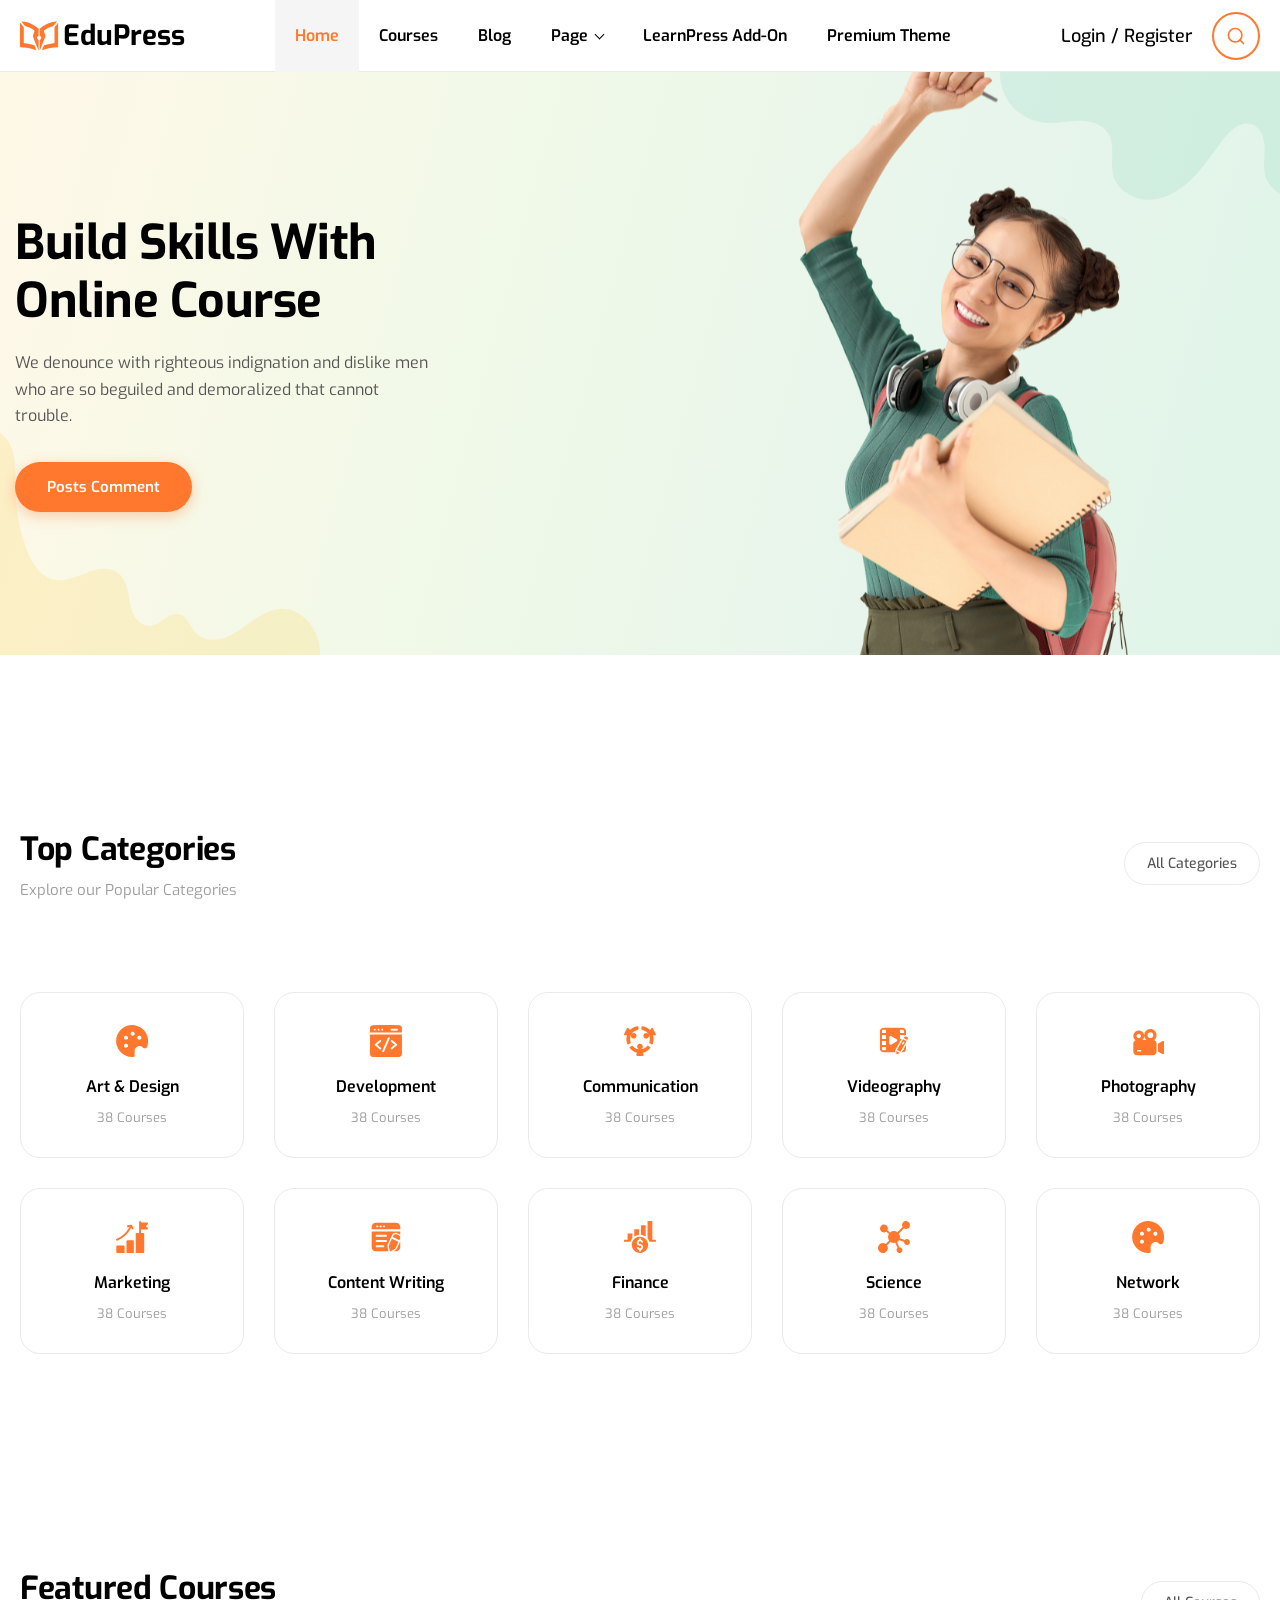
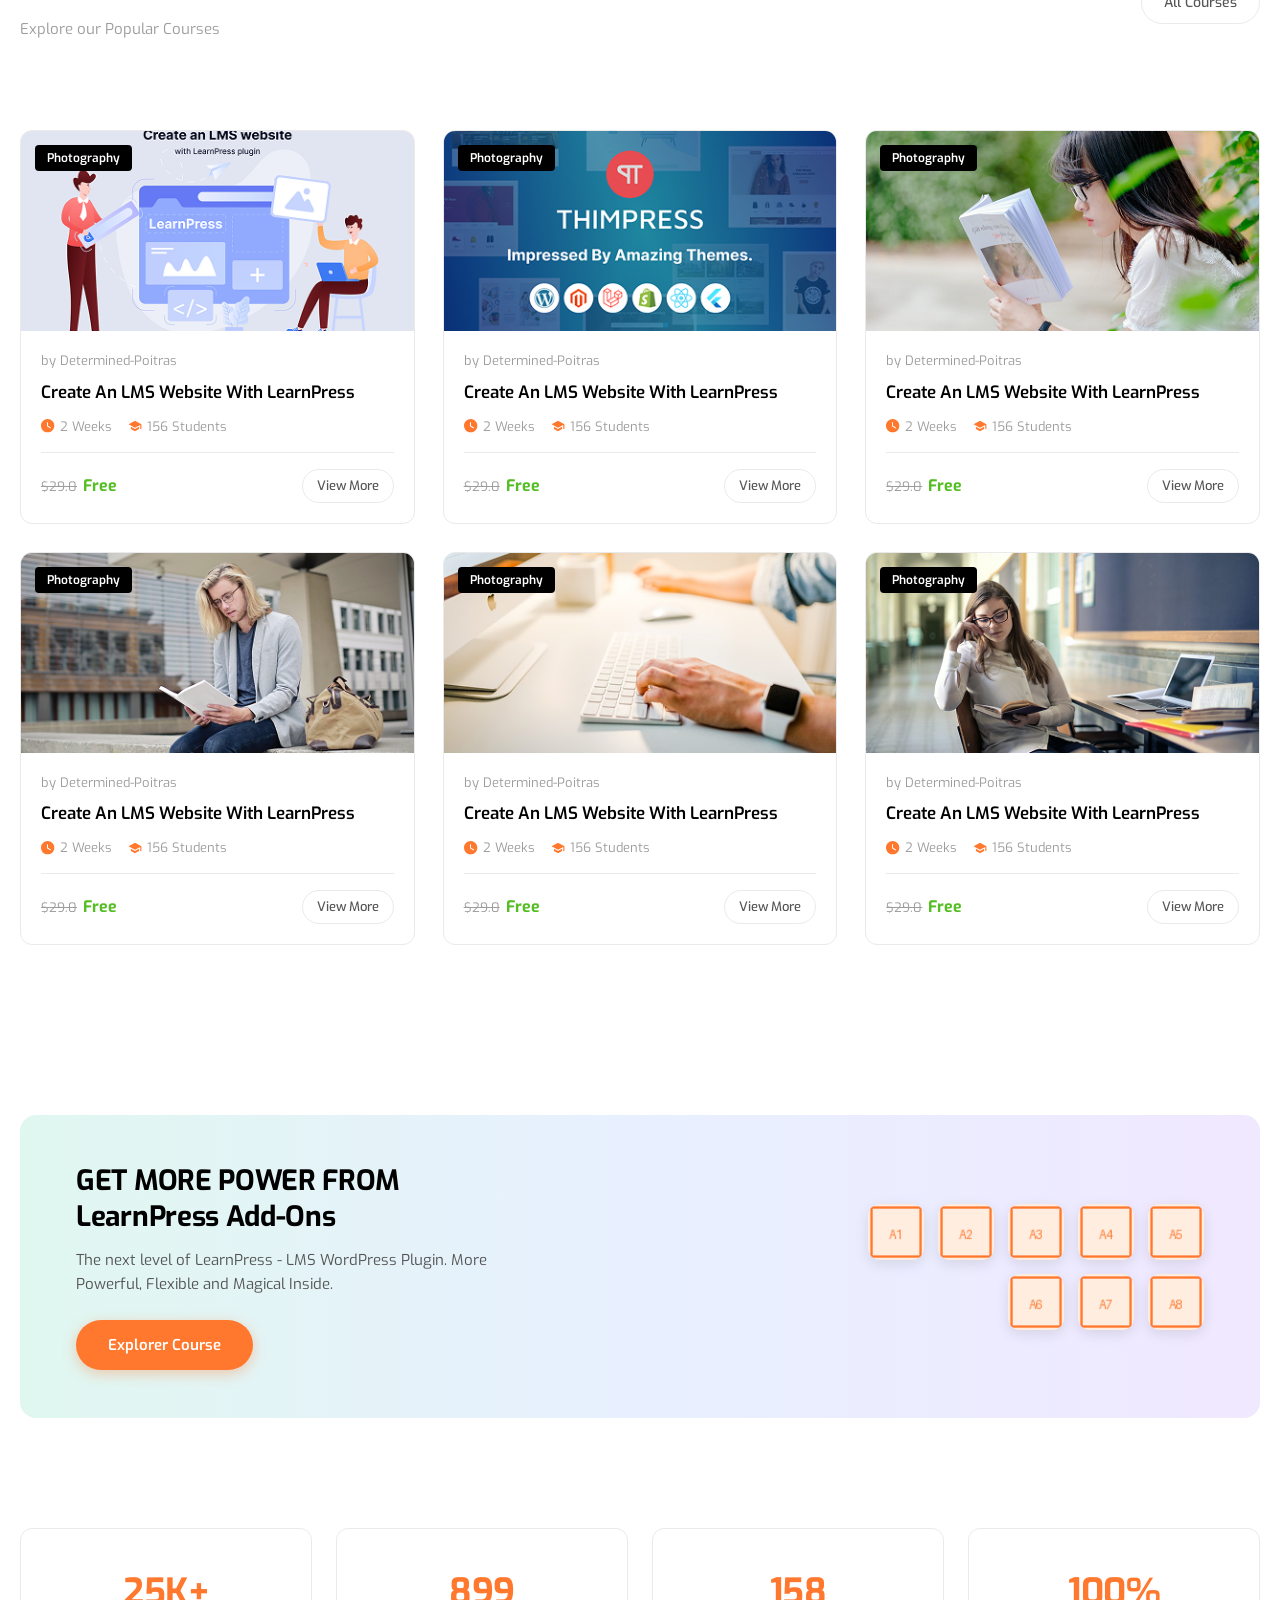
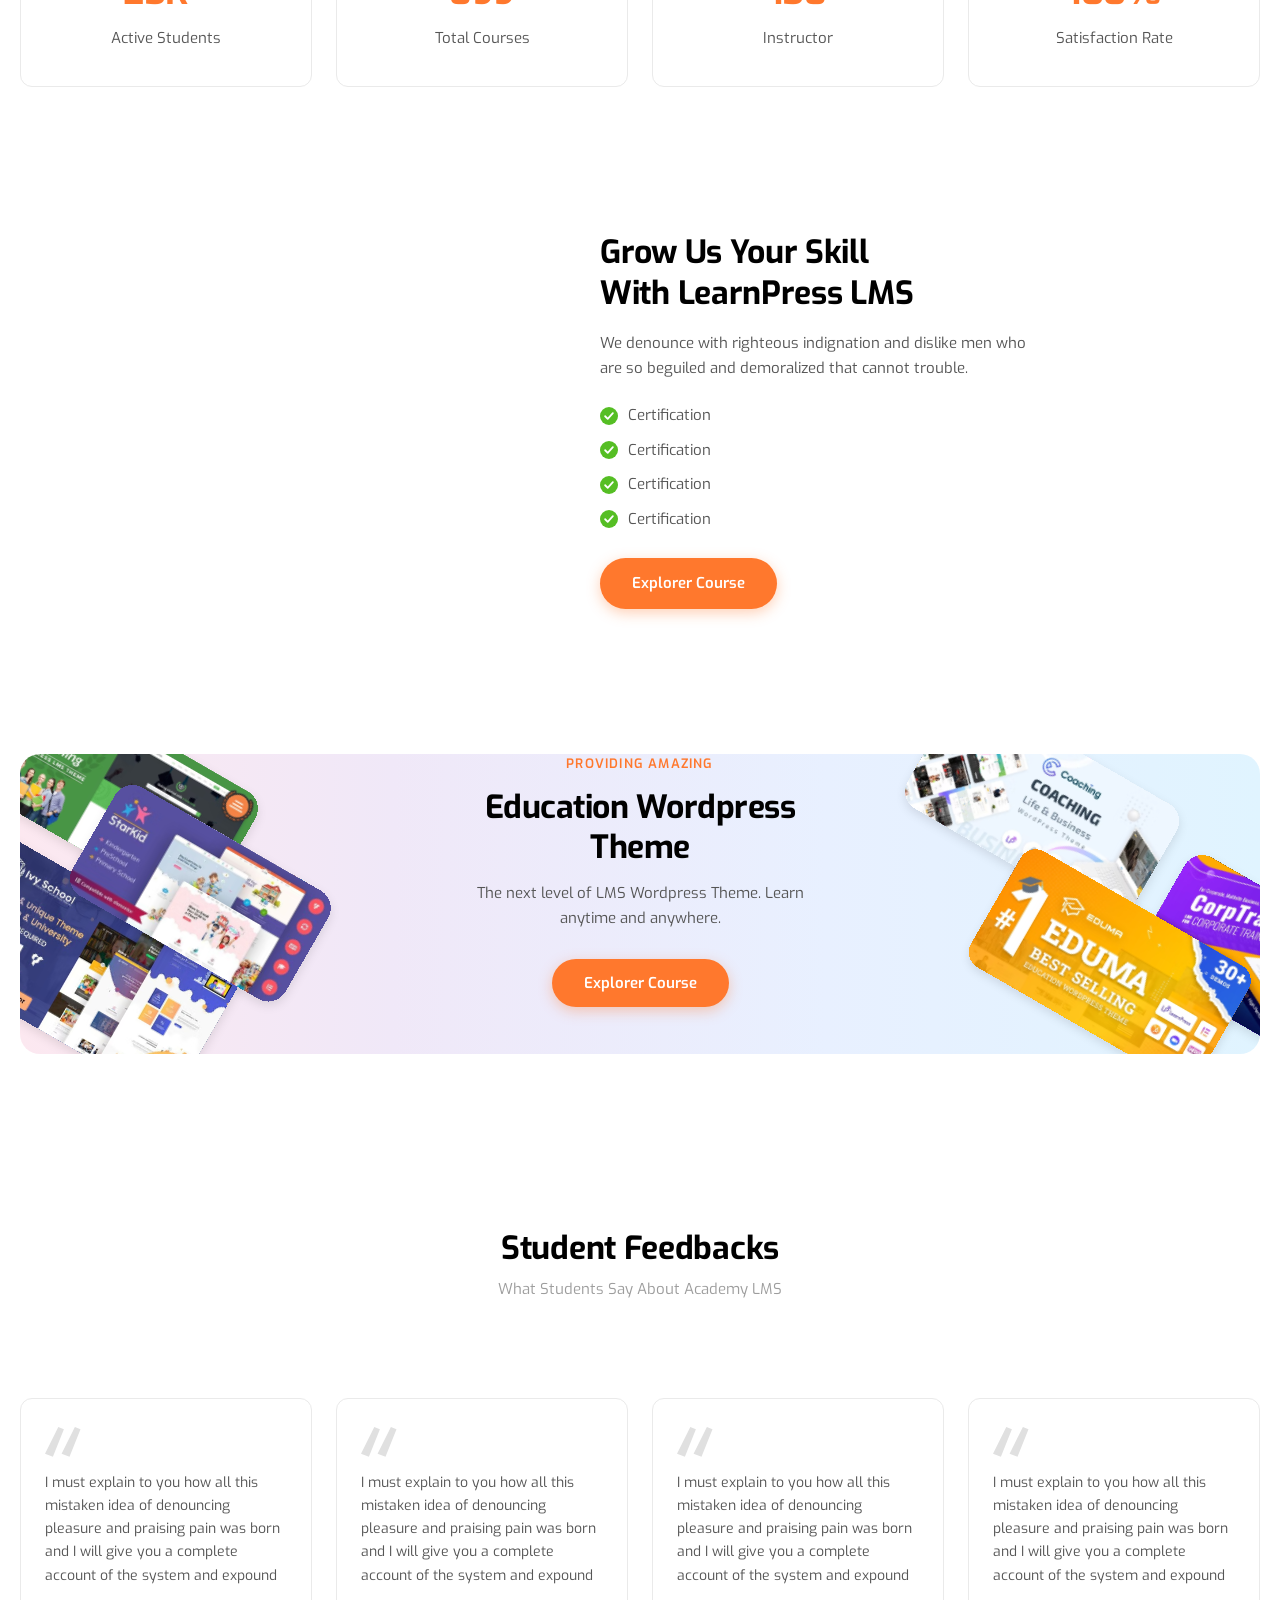
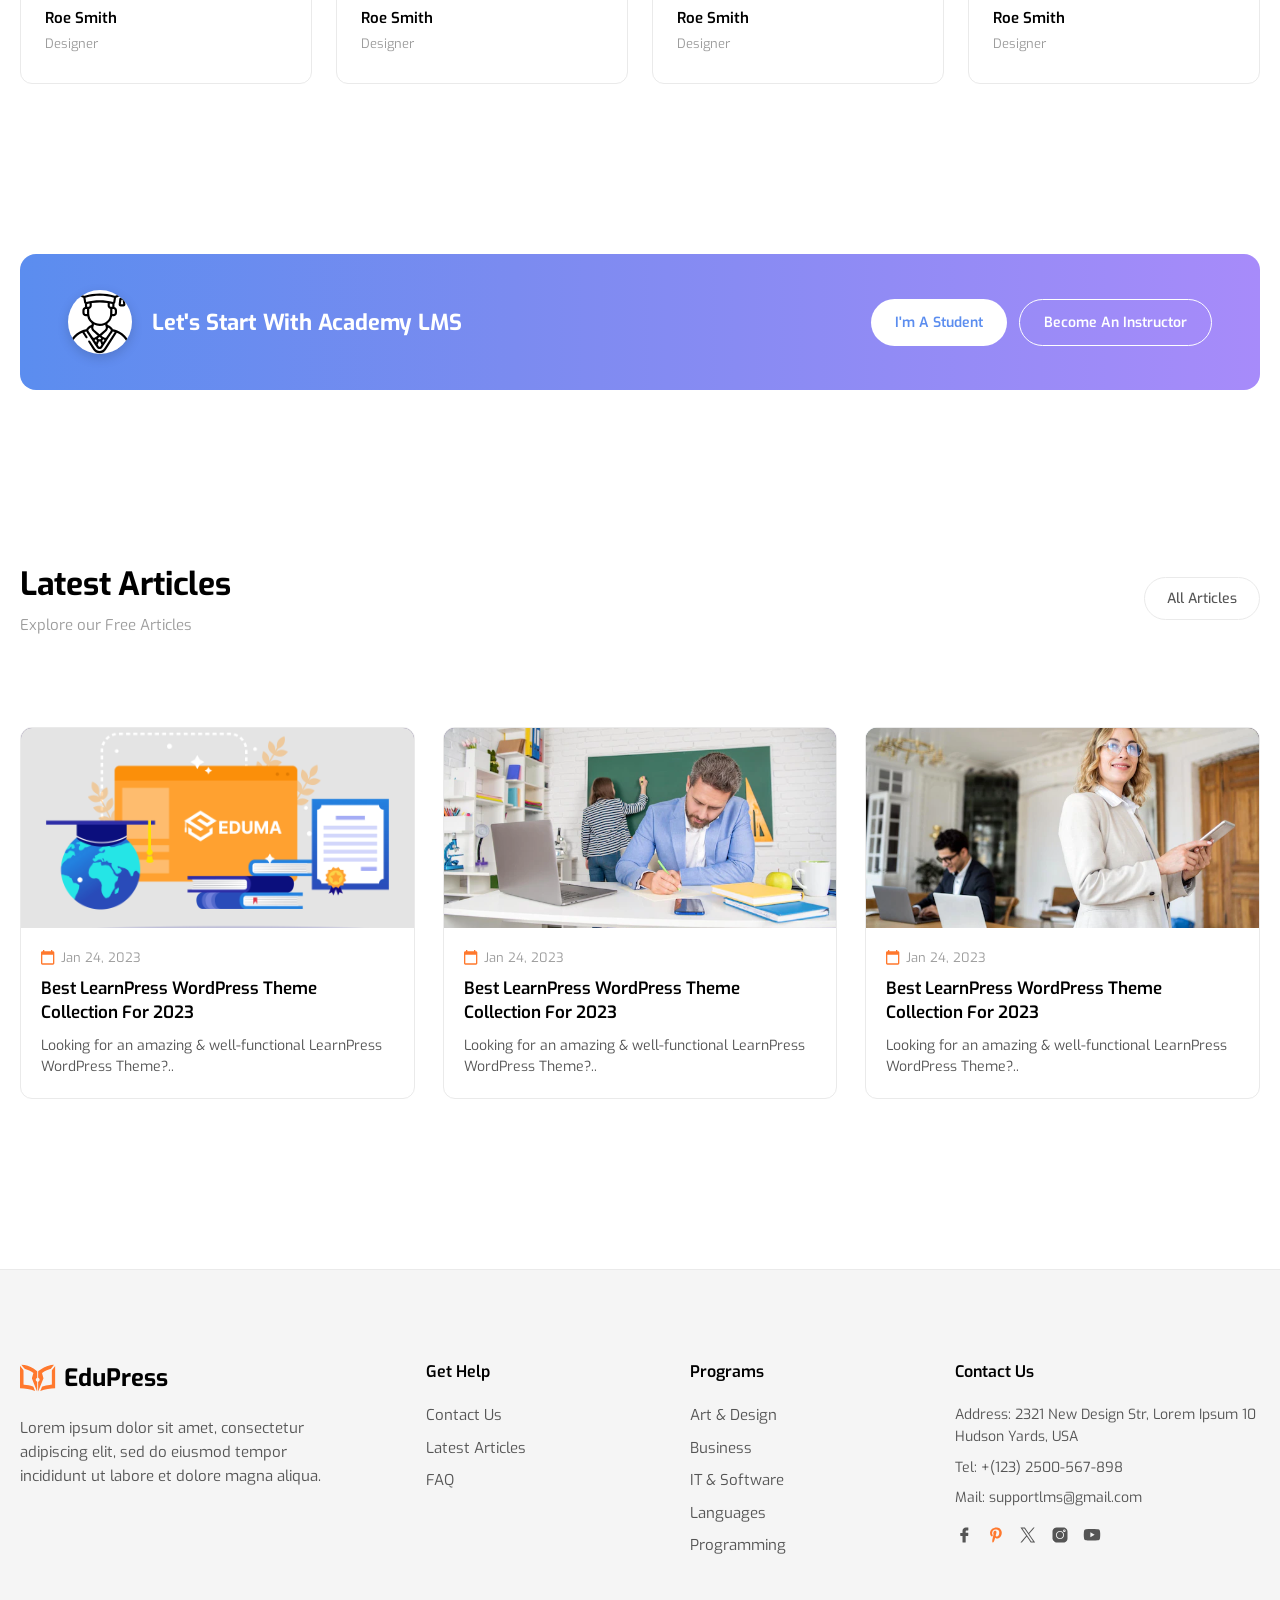
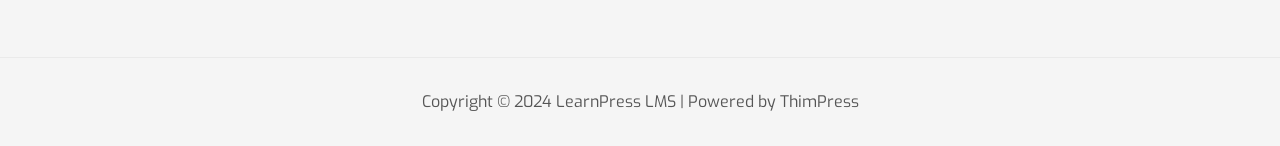
==== commit 9fb44abb: "FIX BUG" ====
--- a/index.html
+++ b/index.html
@@ -1,527 +1,470 @@
-  <!DOCTYPE html>
-  <html lang="en">
-  <head>
-      <meta charset="UTF-8">
-      <meta name="viewport" content="width=device-width, initial-scale=1.0">
-      <title>EduPress - Online Learning Platform</title>
-      <link rel="icon" type="image/svg+xml" href="./src/assets/images/banners/Logo.svg">
-      <link rel="preconnect" href="https://fonts.googleapis.com">
-      <link rel="preconnect" href="https://fonts.gstatic.com" crossorigin>
-      <link href="https://fonts.googleapis.com/css2?family=Exo:ital,wght@0,100..900;1,100..900&display=swap" rel="stylesheet">
-      <link rel="stylesheet" href="./src/css/input.css">
-      <link rel="stylesheet" href="./src/css/home-page.css">
-  </head>
-  <body>
-
-      <!-- HEADER -->
-      <header class="header">
-          <div class="inner-header">
-              <a href="./index.html" class="logo-header">
-                  <div class="logo-icon-header">
-                      <img src="./src/assets/images/banners/Logo.svg" alt="EduPress Logo">
-                  </div>
-                  <span class="header-title">EduPress</span>
-              </a>
-
-              <nav class="nav" aria-label="Main navigation">
-                  <a href="./index.html" class="home-nav active" aria-current="page">Home</a>
-                  <a href="./pages/course-listing.html" class="course-nav">Courses</a>
-                  <a href="./pages/blog-listing.html" class="blog-nav">Blog</a>
-                  <div class="nav-item">
-                      <a href="#" class="page-nav" aria-haspopup="true" aria-expanded="false">Page</a>
-                      <div class="nav-dropdown">
-                          <a href="./pages/contact.html">Contact</a>
-                          <a href="./pages/auth.html">Auth</a>
-                          <a href="./pages/error.html">Error</a>
-                          <a href="./pages/faq.html">FAQ</a>
-                      </div>
-                  </div>
-                  <a href="#" class="learnpress-nav">LearnPress Add-On</a>
-                  <a href="#" class="theme-nav">Premium Theme</a>
-              </nav>
-
-              <div class="header-right">
-                  <a href="./pages/auth.html" class="btn-login">Login / Register</a>
-                  <button type="button" class="search-icon-header" aria-label="Search">
-                      <img src="./src/assets/icons/Icon-search-header.svg" alt="Search icon">
-                  </button>
-                  <button type="button" class="menu-toggle" aria-label="Open menu" aria-expanded="false">
-                      <svg width="24" height="24" viewBox="0 0 24 24" fill="none" stroke="currentColor" stroke-width="2" aria-hidden="true"><path d="M4 6h16M4 12h16M4 18h16"/></svg>
-                  </button>
-              </div>
-          </div>
-      </header>
-
-      <main class="main">
-          <!-- HERO -->
-          <section class="hero">
-              <img src="./src/assets/images/home/backgroup-bot-left.svg" alt="" class="hero-bg-left" aria-hidden="true">
-              <img src="./src/assets/images/home/backgroup-top-right.svg" alt="" class="hero-bg-right" aria-hidden="true">
-              <img src="./src/assets/images/home/book-and-bag.svg" alt="" class="book-and-bag" aria-hidden="true">
-              <img src="./src/assets/images/home/title.svg" alt="" class="online-school" aria-hidden="true">
-              <div class="hero-content">
-                  <div class="hero-text">
-                      <h1>Build Skills With<br>Online Course</h1>
-                      <p>We denounce with righteous indignation and dislike men who are so beguiled and demoralized that cannot trouble.</p>
-                      <a href="./pages/course-listing.html" class="btn-primary">Explore Courses</a>
-                  </div>
-                  <div class="hero-image">
-                      <img src="./src/assets/images/home/student.svg" alt="Student holding books and smiling">
-                  </div>
-              </div>
-          </section>
-
-          <!-- TOP CATEGORIES -->
-          <section class="section categories-section">
-              <div class="container">
-                  <div class="section-header">
-                      <div>
-                          <h2 class="section-title">Top Categories</h2>
-                          <p class="section-subtitle">Explore our Popular Categories</p>
-                      </div>
-                      <a href="#" class="btn-outline">All Categories</a>
-                  </div>
-                  <div class="categories-grid">
-                      <a href="#" class="category-card">
-                          <div class="category-icon"><img src="./src/assets/icons/Icon-art.svg" alt="Art & Design"></div>
-                          <h3 class="category-name">Art & Design</h3>
-                          <span class="category-count">38 Courses</span>
-                      </a>
-                      <a href="#" class="category-card active">
-                          <div class="category-icon"><img src="./src/assets/icons/Icon-development.svg" alt="Development"></div>
-                          <h3 class="category-name">Development</h3>
-                          <span class="category-count">38 Courses</span>
-                      </a>
-                      <a href="#" class="category-card">
-                          <div class="category-icon"><img src="./src/assets/icons/Icon-communiication.svg" alt="Communication"></div>
-                          <h3 class="category-name">Communication</h3>
-                          <span class="category-count">38 Courses</span>
-                      </a>
-                      <a href="#" class="category-card">
-                          <div class="category-icon"><img src="./src/assets/icons/Icon-videography.svg" alt="Videography"></div>
-                          <h3 class="category-name">Videography</h3>
-                          <span class="category-count">38 Courses</span>
-                      </a>
-                      <a href="#" class="category-card">
-                          <div class="category-icon"><img src="./src/assets/icons/Icon-photography.svg" alt="Photography"></div>
-                          <h3 class="category-name">Photography</h3>
-                          <span class="category-count">38 Courses</span>
-                      </a>
-                      <a href="#" class="category-card">
-                          <div class="category-icon"><img src="./src/assets/icons/Icon-marketing.svg" alt="Marketing"></div>
-                          <h3 class="category-name">Marketing</h3>
-                          <span class="category-count">38 Courses</span>
-                      </a>
-                      <a href="#" class="category-card">
-                          <div class="category-icon"><img src="./src/assets/icons/Icon-content-writing.svg" alt="Content Writing"></div>
-                          <h3 class="category-name">Content Writing</h3>
-                          <span class="category-count">38 Courses</span>
-                      </a>
-                      <a href="#" class="category-card">
-                          <div class="category-icon"><img src="./src/assets/icons/Icon-finance.svg" alt="Finance"></div>
-                          <h3 class="category-name">Finance</h3>
-                          <span class="category-count">38 Courses</span>
-                      </a>
-                      <a href="#" class="category-card">
-                          <div class="category-icon"><img src="./src/assets/icons/Icon-science.svg" alt="Science"></div>
-                          <h3 class="category-name">Science</h3>
-                          <span class="category-count">38 Courses</span>
-                      </a>
-                      <a href="#" class="category-card">
-                          <div class="category-icon"><img src="./src/assets/icons/Icon-network.svg" alt="Network"></div>
-                          <h3 class="category-name">Network</h3>
-                          <span class="category-count">38 Courses</span>
-                      </a>
-                  </div>
-              </div>
-          </section>
-
-          <!-- FEATURED COURSES -->
-          <section class="section courses-section">
-              <div class="container">
-                  <div class="section-header">
-                      <div>
-                          <h2 class="section-title">Featured Courses</h2>
-                          <p class="section-subtitle">Explore our Popular Courses</p>
-                      </div>
-                      <a href="./pages/course-listing.html" class="btn-outline">All Courses</a>
-                  </div>
-                  <div class="courses-grid">
-                      <!-- Course 1 -->
-                      <article class="course-card">
-                          <div class="course-thumb">
-                              <img src="./src/assets/images/courses/courses-listing/image-1.png" alt="Create An LMS Website With LearnPress">
-                              <span class="course-badge">Photography</span>
-                          </div>
-                          <div class="course-body">
-                              <div class="course-author"><span>by Determined-Poitras</span></div>
-                              <h3 class="course-title"><a href="#">Create An LMS Website With LearnPress</a></h3>
-                              <div class="course-meta">
-                                  <span><img src="./src/assets/icons/meta1.svg" alt="" width="14" height="14"> 2 Weeks</span>
-                                  <span><img src="./src/assets/icons/meta2.svg" alt="" width="14" height="14"> 156 Students</span>
-                              </div>
-                              <div class="course-footer">
-                                  <div class="course-price">
-                                      <span class="old">$29.0</span>
-                                      <span class="free">Free</span>
-                                  </div>
-                                  <a href="#" class="btn-view-more">View More</a>
-                              </div>
-                          </div>
-                      </article>
-
-                      <!-- Course 2 - Paid -->
-                      <article class="course-card">
-                          <div class="course-thumb">
-                              <img src="./src/assets/images/courses/courses-listing/image-2.png" alt="Design A Website With Thimpress">
-                              <span class="course-badge">Development</span>
-                          </div>
-                          <div class="course-body">
-                              <div class="course-author"><span>by Determined-Poitras</span></div>
-                              <h3 class="course-title"><a href="#">Design A Website With Thimpress</a></h3>
-                              <div class="course-meta">
-                                  <span><img src="./src/assets/icons/meta1.svg" alt="" width="14" height="14"> 2 Weeks</span>
-                                  <span><img src="./src/assets/icons/meta2.svg" alt="" width="14" height="14"> 156 Students</span>
-                              </div>
-                              <div class="course-footer">
-                                  <div class="course-price">
-                                      <span class="old">$59.0</span>
-                                      <span class="price">$49.0</span>
-                                  </div>
-                                  <a href="#" class="btn-view-more">View More</a>
-                              </div>
-                          </div>
-                      </article>
-
-                      <!-- Course 3 -->
-                      <article class="course-card">
-                          <div class="course-thumb">
-                              <img src="./src/assets/images/courses/courses-listing/image-3.png" alt="Create An LMS Website With LearnPress">
-                              <span class="course-badge">Photography</span>
-                          </div>
-                          <div class="course-body">
-                              <div class="course-author"><span>by Determined-Poitras</span></div>
-                              <h3 class="course-title"><a href="#">Create An LMS Website With LearnPress</a></h3>
-                              <div class="course-meta">
-                                  <span><img src="./src/assets/icons/meta1.svg" alt="" width="14" height="14"> 2 Weeks</span>
-                                  <span><img src="./src/assets/icons/meta2.svg" alt="" width="14" height="14"> 156 Students</span>
-                              </div>
-                              <div class="course-footer">
-                                  <div class="course-price">
-                                      <span class="old">$29.0</span>
-                                      <span class="free">Free</span>
-                                  </div>
-                                  <a href="#" class="btn-view-more">View More</a>
-                              </div>
-                          </div>
-                      </article>
-
-                      <!-- Course 4 -->
-                      <article class="course-card">
-                          <div class="course-thumb">
-                              <img src="./src/assets/images/courses/courses-listing/image-4.png" alt="Create An LMS Website With LearnPress">
-                              <span class="course-badge">Art & Design</span>
-                          </div>
-                          <div class="course-body">
-                              <div class="course-author"><span>by Determined-Poitras</span></div>
-                              <h3 class="course-title"><a href="#">Create An LMS Website With LearnPress</a></h3>
-                              <div class="course-meta">
-                                  <span><img src="./src/assets/icons/meta1.svg" alt="" width="14" height="14"> 2 Weeks</span>
-                                  <span><img src="./src/assets/icons/meta2.svg" alt="" width="14" height="14"> 156 Students</span>
-                              </div>
-                              <div class="course-footer">
-                                  <div class="course-price">
-                                      <span class="old">$29.0</span>
-                                      <span class="free">Free</span>
-                                  </div>
-                                  <a href="#" class="btn-view-more">View More</a>
-                              </div>
-                          </div>
-                      </article>
-
-                      <!-- Course 5 -->
-                      <article class="course-card">
-                          <div class="course-thumb">
-                              <img src="./src/assets/images/courses/courses-listing/image-5.png" alt="Create An LMS Website With LearnPress">
-                              <span class="course-badge">Marketing</span>
-                          </div>
-                          <div class="course-body">
-                              <div class="course-author"><span>by Determined-Poitras</span></div>
-                              <h3 class="course-title"><a href="#">Create An LMS Website With LearnPress</a></h3>
-                              <div class="course-meta">
-                                  <span><img src="./src/assets/icons/meta1.svg" alt="" width="14" height="14"> 2 Weeks</span>
-                                  <span><img src="./src/assets/icons/meta2.svg" alt="" width="14" height="14"> 156 Students</span>
-                              </div>
-                              <div class="course-footer">
-                                  <div class="course-price">
-                                      <span class="old">$29.0</span>
-                                      <span class="free">Free</span>
-                                  </div>
-                                  <a href="#" class="btn-view-more">View More</a>
-                              </div>
-                          </div>
-                      </article>
-
-                      <!-- Course 6 -->
-                      <article class="course-card">
-                          <div class="course-thumb">
-                              <img src="./src/assets/images/courses/courses-listing/image-6.png" alt="Create An LMS Website With LearnPress">
-                              <span class="course-badge">Finance</span>
-                          </div>
-                          <div class="course-body">
-                              <div class="course-author"><span>by Determined-Poitras</span></div>
-                              <h3 class="course-title"><a href="#">Create An LMS Website With LearnPress</a></h3>
-                              <div class="course-meta">
-                                  <span><img src="./src/assets/icons/meta1.svg" alt="" width="14" height="14"> 2 Weeks</span>
-                                  <span><img src="./src/assets/icons/meta2.svg" alt="" width="14" height="14"> 156 Students</span>
-                              </div>
-                              <div class="course-footer">
-                                  <div class="course-price">
-                                      <span class="old">$29.0</span>
-                                      <span class="free">Free</span>
-                                  </div>
-                                  <a href="#" class="btn-view-more">View More</a>
-                              </div>
-                          </div>
-                      </article>
-                  </div>
-              </div>
-          </section>
-
-          <!-- ADD-ONS + STATS + GROW + THEME -->
-          <section class="section addons-section">
-              <div class="container">
-                  <div class="addons-banner">
-                      <div class="addons-content">
-                          <h2>GET MORE POWER FROM<br>LearnPress Add-Ons</h2>
-                          <p>The next level of LearnPress - LMS WordPress Plugin. More Powerful, Flexible and Magical Inside.</p>
-                          <a href="#" class="btn-primary">Explore Course</a>
-                      </div>
-                      <div class="addons-icons">
-                          <img src="./src/assets/icons/addon-1.png" alt="LearnPress Addon Icon 1">
-                          <img src="./src/assets/icons/addon-2.png" alt="LearnPress Addon Icon 2">
-                          <img src="./src/assets/icons/addon-3.png" alt="LearnPress Addon Icon 3">
-                          <img src="./src/assets/icons/addon-4.png" alt="LearnPress Addon Icon 4">
-                          <img src="./src/assets/icons/addon-5.png" alt="LearnPress Addon Icon 5">
-                          <img src="./src/assets/icons/addon-6.png" alt="LearnPress Addon Icon 6">
-                          <img src="./src/assets/icons/addon-7.png" alt="LearnPress Addon Icon 7">
-                          <img src="./src/assets/icons/addon-8.png" alt="LearnPress Addon Icon 8">
-                      </div>
-                  </div>
-
-                  <div class="stats-row">
-                      <div class="stat-card"><div class="stat-number">25K+</div><div class="stat-label">Active Students</div></div>
-                      <div class="stat-card"><div class="stat-number">899</div><div class="stat-label">Total Courses</div></div>
-                      <div class="stat-card"><div class="stat-number">158</div><div class="stat-label">Instructor</div></div>
-                      <div class="stat-card"><div class="stat-number">100%</div><div class="stat-label">Satisfaction Rate</div></div>
-                  </div>
-
-                  <div class="grow-section">
-                      <div class="grow-illustration">
-                          <img src="./src/assets/images/home/Vector.svg" alt="Illustration showing online education growth">
-                      </div>
-                      <div class="grow-content">
-                          <h2>Grow Us Your Skill<br>With LearnPress LMS</h2>
-                          <p>We denounce with righteous indignation and dislike men who are so beguiled and demoralized that cannot trouble.</p>
-                          <ul class="grow-list">
-                              <li><img src="./src/assets/icons/icon-check.svg" alt="" aria-hidden="true"> Certification</li>
-                              <li><img src="./src/assets/icons/icon-check.svg" alt="" aria-hidden="true"> Certification</li>
-                              <li><img src="./src/assets/icons/icon-check.svg" alt="" aria-hidden="true"> Certification</li>
-                              <li><img src="./src/assets/icons/icon-check.svg" alt="" aria-hidden="true"> Certification</li>
-                          </ul>
-                          <a href="#" class="btn-primary">Explore Course</a>
-                      </div>
-                  </div>
-
-                  <!-- Theme Banner -->
-                  <div class="theme-banner">
-                      <div class="theme-banner-images theme-left">
-                          <img src="./src/assets/images/home/ticket 1.svg" alt="Education theme template screenshot 1" class="theme-shot theme-shot-1">
-                          <img src="./src/assets/images/home/ticket 2.svg" alt="Education theme template screenshot 2" class="theme-shot theme-shot-2">
-                          <img src="./src/assets/images/home/ticket 3.svg" alt="Education theme template screenshot 3" class="theme-shot theme-shot-3">
-                      </div>
-                      <div class="theme-content">
-                          <div class="label">PROVIDING AMAZING</div>
-                          <h2>Education Wordpress Theme</h2>
-                          <p>The next level of LMS Wordpress Theme. Learn anytime and anywhere.</p>
-                          <a href="#" class="btn-primary">Explore Course</a>
-                      </div>
-                      <div class="theme-banner-images theme-right">
-                          <img src="./src/assets/images/home/ticket 4.svg" alt="Education theme template screenshot 4" class="theme-shot theme-shot-4">
-                          <img src="./src/assets/images/home/ticket 5.svg" alt="Education theme template screenshot 5" class="theme-shot theme-shot-5">
-                          <img src="./src/assets/images/home/ticket 6.svg" alt="Education theme template screenshot 6" class="theme-shot theme-shot-6">
-                      </div>
-                  </div>
-              </div>
-          </section>
-
-          <!-- STUDENT FEEDBACKS -->
-          <section class="section feedbacks-section">
-              <div class="container">
-                  <div class="section-header section-header-center">
-                      <div>
-                          <h2 class="section-title">Student Feedbacks</h2>
-                          <p class="section-subtitle">What Students Say About Academy LMS</p>
-                      </div>
-                  </div>
-                  <div class="feedbacks-grid">
-                      <div class="feedback-card">
-                          <div class="feedback-quote"><img src="./src/assets/images/home/nhay-don.svg" alt="Quote Icon"></div>
-                          <p class="feedback-text">I must explain to you how all this mistaken idea of denouncing pleasure and praising pain was born and I will give you a complete account of the system and expound</p>
-                          <div class="feedback-author">
-                              <div class="feedback-author-info">
-                                  <h3>Roe Smith</h3>
-                                  <span>Designer</span>
-                              </div>
-                          </div>
-                      </div>
-                      <div class="feedback-card">
-                          <div class="feedback-quote"><img src="./src/assets/images/home/nhay-don.svg" alt="Quote Icon"></div>
-                          <p class="feedback-text">I must explain to you how all this mistaken idea of denouncing pleasure and praising pain was born and I will give you a complete account of the system and expound</p>
-                          <div class="feedback-author">
-                              <div class="feedback-author-info">
-                                  <h3>Roe Smith</h3>
-                                  <span>Designer</span>
-                              </div>
-                          </div>
-                      </div>
-                      <div class="feedback-card">
-                          <div class="feedback-quote"><img src="./src/assets/images/home/nhay-don.svg" alt="Quote Icon"></div>
-                          <p class="feedback-text">I must explain to you how all this mistaken idea of denouncing pleasure and praising pain was born and I will give you a complete account of the system and expound</p>
-                          <div class="feedback-author">
-                              <div class="feedback-author-info">
-                                  <h3>Roe Smith</h3>
-                                  <span>Designer</span>
-                              </div>
-                          </div>
-                      </div>
-                      <div class="feedback-card">
-                          <div class="feedback-quote"><img src="./src/assets/images/home/nhay-don.svg" alt="Quote Icon"></div>
-                          <p class="feedback-text">I must explain to you how all this mistaken idea of denouncing pleasure and praising pain was born and I will give you a complete account of the system and expound</p>
-                          <div class="feedback-author">
-                              <div class="feedback-author-info">
-                                  <h3>Roe Smith</h3>
-                                  <span>Designer</span>
-                              </div>
-                          </div>
-                      </div>
-                  </div>
-              </div>
-          </section>
-
-          <!-- CTA -->
-          <section class="section cta-section">
-              <div class="container">
-                  <div class="cta-banner">
-                      <div class="cta-left">
-                          <div class="cta-avatar"><img src="./src/assets/images/home/marine.svg" alt="Academy LMS Student Avatar"></div>
-                          <div class="cta-text">
-                              <h3>Let's Start With Academy LMS</h3>
-                          </div>
-                      </div>
-                      <div class="cta-buttons">
-                          <a href="./pages/auth.html" class="btn-pill-student">I'm A Student</a>
-                          <a href="./pages/auth.html" class="btn-primary">Become An Instructor</a>
-                      </div>
-                  </div>
-              </div>
-          </section>
-
-          <!-- LATEST ARTICLES -->
-          <section class="section articles-section">
-              <div class="container">
-                  <div class="section-header">
-                      <div>
-                          <h2 class="section-title">Latest Articles</h2>
-                          <p class="section-subtitle">Explore our Free Articles</p>
-                      </div>
-                      <a href="./pages/blog-listing.html" class="btn-outline">All Articles</a>
-                  </div>
-                  <div class="articles-grid">
-                      <article class="article-card">
-                          <div class="article-thumb">
-                              <a href="#"><img src="./src/assets/images/home/LastArticle1.svg" alt="Best LearnPress WordPress Theme Collection For 2023"></a>
-                          </div>
-                          <div class="article-body">
-                              <div class="article-date"><img src="./src/assets/images/home/calendar.svg" alt="" width="14" height="14"> Jan 24, 2023</div>
-                              <h3 class="article-title"><a href="#">Best LearnPress WordPress Theme Collection For 2023</a></h3>
-                              <p class="article-excerpt">Looking for an amazing & well-functional LearnPress WordPress Theme?..</p>
-                          </div>
-                      </article>
-                      <article class="article-card">
-                          <div class="article-thumb">
-                              <a href="#"><img src="./src/assets/images/home/LastArticle2.svg" alt="Best LearnPress WordPress Theme Collection For 2023"></a>
-                          </div>
-                          <div class="article-body">
-                              <div class="article-date"><img src="./src/assets/images/home/calendar.svg" alt="" width="14" height="14"> Jan 24, 2023</div>
-                              <h3 class="article-title"><a href="#">Best LearnPress WordPress Theme Collection For 2023</a></h3>
-                              <p class="article-excerpt">Looking for an amazing & well-functional LearnPress WordPress Theme?..</p>
-                          </div>
-                      </article>
-                      <article class="article-card">
-                          <div class="article-thumb">
-                              <a href="#"><img src="./src/assets/images/home/LastArticle3.svg" alt="Best LearnPress WordPress Theme Collection For 2023"></a>
-                          </div>
-                          <div class="article-body">
-                              <div class="article-date"><img src="./src/assets/images/home/calendar.svg" alt="" width="14" height="14"> Jan 24, 2023</div>
-                              <h3 class="article-title"><a href="#">Best LearnPress WordPress Theme Collection For 2023</a></h3>
-                              <p class="article-excerpt">Looking for an amazing & well-functional LearnPress WordPress Theme?..</p>
-                          </div>
-                      </article>
-                  </div>
-              </div>
-          </section>
-      </main>
-
-      <!-- FOOTER -->
-      <footer class="footer">
-          <div class="footer-container">
-              <div class="footer-about">
-                  <a href="./index.html" class="logo-footer">
-                      <img src="./src/assets/images/banners/Logo.svg" alt="EduPress Logo"> EduPress
-                  </a>
-                  <p class="footer-text">Lorem ipsum dolor sit amet, consectetur adipiscing elit, sed do eiusmod tempor incididunt ut labore et dolore magna aliqua.</p>
-              </div>
-              <div class="footer-col">
-                  <h5 class="get-help-title">GET HELP</h5>
-                  <ul class="footer-list">
-                      <li><a href="./pages/contact.html">Contact Us</a></li>
-                      <li><a href="./pages/blog-listing.html">Latest Articles</a></li>
-                      <li><a href="./pages/faq.html">FAQ</a></li>
-                  </ul>
-              </div>
-              <div class="footer-col">
-                  <h5 class="programs-title">PROGRAMS</h5>
-                  <ul class="footer-list">
-                      <li><a href="#">Art &amp; Design</a></li>
-                      <li><a href="#">Business</a></li>
-                      <li><a href="#">IT &amp; Software</a></li>
-                      <li><a href="#">Languages</a></li>
-                      <li><a href="#">Programming</a></li>
-                  </ul>
-              </div>
-              <div class="footer-col footer-contact">
-                  <h5 class="contact-us-title">CONTACT US</h5>
-                  <p>Address: 2321 New Design Str, Lorem Ipsum 10 Hudson Yards, USA</p>
-                  <p>Tel: +(123) 2500-567-898</p>
-                  <p>Mail: <a href="mailto:supportlms@gmail.com">supportlms@gmail.com</a></p>
-                  <ul class="social-list">
-                      <li><a href="#" class="social-link" aria-label="Facebook"><img src="./src/assets/icons/Icon-facebook.svg" alt=""></a></li>
-                      <li><a href="#" class="social-link" aria-label="Pinterest"><img src="./src/assets/icons/Icon-Pinterest.svg" alt=""></a></li>
-                      <li><a href="#" class="social-link" aria-label="Twitter"><img src="./src/assets/icons/Icon-twitter.svg" alt=""></a></li>
-                      <li><a href="#" class="social-link" aria-label="Instagram"><img src="./src/assets/icons/Icon-instragram.svg" alt=""></a></li>
-                      <li><a href="#" class="social-link" aria-label="Youtube"><img src="./src/assets/icons/Icon-youtube.svg" alt=""></a></li>
-                  </ul>
-              </div>
-          </div>
-          <div class="footer-bottom">Copyright © 2024 LearnPress LMS | Powered by ThimPress</div>
-      </footer>
-
-      <button class="back-to-top" aria-label="Back to top" onclick="window.scrollTo({top:0,behavior:'smooth'})">
-          <svg width="16" height="16" viewBox="0 0 24 24" fill="none" stroke="currentColor" stroke-width="2.3" aria-hidden="true"><line x1="12" y1="19" x2="12" y2="5"/><polyline points="5 12 12 5 19 12"/></svg>
-      </button>
-
-      <script src="./src/js/pages/home.js"></script>
-      <script src="./src/js/components/header.js"></script>
-  </body>
-  </html>+<!DOCTYPE html>
+<html lang="en">
+<head>
+    <meta charset="UTF-8">
+    <meta name="viewport" content="width=device-width, initial-scale=1.0">
+    <title>EduPress - Online Learning Platform</title>
+    <link rel="icon" type="image/svg" href="./src/assets/images/banners/Logo.svg">
+    <link rel="preconnect" href="https://fonts.googleapis.com">
+    <link rel="preconnect" href="https://fonts.gstatic.com" crossorigin>
+    <link href="https://fonts.googleapis.com/css2?family=Exo:ital,wght@0,100..900;1,100..900&display=swap" rel="stylesheet">
+    <link rel="stylesheet" href="./src/css/input.css">
+    <link rel="stylesheet" href="./src/css/home-page.css">
+</head>
+<body>
+
+    <!-- HEADER -->
+    <header class="header">
+        <div class="inner-header">
+            <a href="./index.html" class="logo-header">
+                <div class="logo-icon-header">
+                    <img src="./src/assets/images/banners/Logo.svg" alt="EduPress Logo">
+                </div>
+                <span class="header-title">EduPress</span>
+            </a>
+
+            <nav class="nav" aria-label="Main navigation">
+                <a href="./index.html" class="home-nav active">Home</a>
+                <a href="./pages/course-listing.html" class="course-nav">Courses</a>
+                <a href="./pages/blog-listing.html" class="blog-nav">Blog</a>
+                <div class="nav-item">
+                    <a href="./pages/contact.html" class="page-nav">Page</a>
+                    <div class="nav-dropdown">
+                        <a href="./pages/contact.html">Contact</a>
+                        <a href="./pages/auth.html">Auth</a>
+                        <a href="./pages/error.html">Error</a>
+                        <a href="./pages/faq.html">FAQ</a>
+                    </div>
+                </div>
+                <a href="./pages/auth.html" class="learnpress-nav">LearnPress Add-On</a>
+                <a href="./pages/auth.html" class="theme-nav">Premium Theme</a>
+            </nav>
+
+            <div class="header-right">
+                <a href="./pages/auth.html" class="btn-login">Login / Register</a>
+                <button type="button" class="search-icon-header" aria-label="Search">
+                    <img src="./src/assets/icons/Icon-search-header.svg" alt="Icon-Search">
+                </button>
+                <button type="button" class="menu-toggle" aria-label="Open menu" aria-expanded="false">
+                    <svg width="24" height="24" viewBox="0 0 24 24" fill="none" stroke="currentColor" stroke-width="2"><path d="M4 6h16M4 12h16M4 18h16"/></svg>
+                </button>
+            </div>
+        </div>
+    </header>
+
+    <main class="main">
+        <!-- HERO -->
+        <section class="hero">
+            <img src="./src/assets/images/home/backgroup-bot-left.svg" alt="" class="hero-bg-left">
+            <img src="./src/assets/images/home/backgroup-top-right.svg" alt="" class="hero-bg-right">
+            <div class="hero-content">
+                <div class="hero-text">
+                    <h1>Build Skills With<br>Online Course</h1>
+                    <p>We denounce with righteous indignation and dislike men who are so beguiled and demoralized that cannot trouble.</p>
+                    <a href="#" class="btn-primary">Posts Comment</a>
+                </div>
+                <div class="hero-image">
+                    <img src="./src/assets/images/home/student.svg" alt="Student with books">
+                </div>
+            </div>
+        </section>
+
+        <!-- TOP CATEGORIES -->
+        <section class="section categories-section">
+            <div class="container">
+                <div class="section-header">
+                    <div>
+                        <h2 class="section-title">Top Categories</h2>
+                        <p class="section-subtitle">Explore our Popular Categories</p>
+                    </div>
+                    <a href="#" class="btn-outline">All Categories</a>
+                </div>
+                <div class="categories-grid">
+                    <a href="#" class="category-card">
+                        <div class="category-icon"><img src="./src/assets/icons/Icon-art.svg" alt="Art & Design"></div>
+                        <h3 class="category-name">Art & Design</h3>
+                        <span class="category-count">38 Courses</span>
+                    </a>
+                    <a href="#" class="category-card">
+                        <div class="category-icon"><img src="./src/assets/icons/Icon-development.svg" alt="Development"></div>
+                        <h3 class="category-name">Development</h3>
+                        <span class="category-count">38 Courses</span>
+                    </a>
+                    <a href="#" class="category-card">
+                        <div class="category-icon"><img src="./src/assets/icons/Icon-communiication.svg" alt="Communication"></div>
+                        <h3 class="category-name">Communication</h3>
+                        <span class="category-count">38 Courses</span>
+                    </a>
+                    <a href="#" class="category-card">
+                        <div class="category-icon"><img src="./src/assets/icons/Icon-videography.svg" alt="Videography"></div>
+                        <h3 class="category-name">Videography</h3>
+                        <span class="category-count">38 Courses</span>
+                    </a>
+                    <a href="#" class="category-card">
+                        <div class="category-icon"><img src="./src/assets/icons/Icon-photography.svg" alt="Photography"></div>
+                        <h3 class="category-name">Photography</h3>
+                        <span class="category-count">38 Courses</span>
+                    </a>
+                    <a href="#" class="category-card">
+                        <div class="category-icon"><img src="./src/assets/icons/Icon-marketing.svg" alt="Marketing"></div>
+                        <h3 class="category-name">Marketing</h3>
+                        <span class="category-count">38 Courses</span>
+                    </a>
+                    <a href="#" class="category-card">
+                        <div class="category-icon"><img src="./src/assets/icons/Icon-content-writing.svg" alt="Content Writing"></div>
+                        <h3 class="category-name">Content Writing</h3>
+                        <span class="category-count">38 Courses</span>
+                    </a>
+                    <a href="#" class="category-card">
+                        <div class="category-icon"><img src="./src/assets/icons/Icon-finance.svg" alt="Finance"></div>
+                        <h3 class="category-name">Finance</h3>
+                        <span class="category-count">38 Courses</span>
+                    </a>
+                    <a href="#" class="category-card">
+                        <div class="category-icon"><img src="./src/assets/icons/Icon-science.svg" alt="Science"></div>
+                        <h3 class="category-name">Science</h3>
+                        <span class="category-count">38 Courses</span>
+                    </a>
+                    <a href="#" class="category-card">
+                        <div class="category-icon"><img src="./src/assets/icons/Icon-network.svg" alt="Network"></div>
+                        <h3 class="category-name">Network</h3>
+                        <span class="category-count">38 Courses</span>
+                    </a>
+                </div>
+            </div>
+        </section>
+
+        <!-- FEATURED COURSES -->
+        <section class="section courses-section">
+            <div class="container">
+                <div class="section-header">
+                    <div>
+                        <h2 class="section-title">Featured Courses</h2>
+                        <p class="section-subtitle">Explore our Popular Courses</p>
+                    </div>
+                    <a href="#" class="btn-outline">All Courses</a>
+                </div>
+                <div class="courses-grid">
+                    <!-- Course 1-6 (giống nhau theo design) -->
+                    <article class="course-card">
+                        <div class="course-thumb">
+                            <img src="./src/assets/images/courses/courses-listing/image-1.png" alt="Create An LMS Website With LearnPress">
+                            <span class="course-badge">Photography</span>
+                        </div>
+                        <div class="course-body">
+                            <div class="course-author"><span>by Determined-Poitras</span></div>
+                            <h3 class="course-title">Create An LMS Website With LearnPress</h3>
+                            <div class="course-meta">
+                                <span><img src="./src/assets/icons/meta1.svg" alt="" width="14" height="14"> 2 Weeks</span>
+                                <span><img src="./src/assets/icons/meta2.svg" alt="" width="14" height="14"> 156 Students</span>
+                            </div>
+                            <div class="course-footer">
+                                <div class="course-price"><span class="old">$29.0</span><span class="free">Free</span></div>
+                                <a href="#" class="btn-view-more">View More</a>
+                            </div>
+                        </div>
+                    </article>
+                    <!-- Lặp tương tự cho image-2 đến image-6 -->
+                    <article class="course-card">
+                        <div class="course-thumb">
+                            <img src="./src/assets/images/courses/courses-listing/image-2.png" alt="Create An LMS Website With LearnPress">
+                            <span class="course-badge">Photography</span>
+                        </div>
+                        <div class="course-body">
+                            <div class="course-author"><span>by Determined-Poitras</span></div>
+                            <h3 class="course-title">Create An LMS Website With LearnPress</h3>
+                            <div class="course-meta">
+                                <span><img src="./src/assets/icons/meta1.svg" alt="" width="14" height="14"> 2 Weeks</span>
+                                <span><img src="./src/assets/icons/meta2.svg" alt="" width="14" height="14"> 156 Students</span>
+                            </div>
+                            <div class="course-footer">
+                                <div class="course-price"><span class="old">$29.0</span><span class="free">Free</span></div>
+                                <a href="#" class="btn-view-more">View More</a>
+                            </div>
+                        </div>
+                    </article>
+                    <article class="course-card">
+                        <div class="course-thumb">
+                            <img src="./src/assets/images/courses/courses-listing/image-3.png" alt="Create An LMS Website With LearnPress">
+                            <span class="course-badge">Photography</span>
+                        </div>
+                        <div class="course-body">
+                            <div class="course-author"><span>by Determined-Poitras</span></div>
+                            <h3 class="course-title">Create An LMS Website With LearnPress</h3>
+                            <div class="course-meta">
+                                <span><img src="./src/assets/icons/meta1.svg" alt="" width="14" height="14"> 2 Weeks</span>
+                                <span><img src="./src/assets/icons/meta2.svg" alt="" width="14" height="14"> 156 Students</span>
+                            </div>
+                            <div class="course-footer">
+                                <div class="course-price"><span class="old">$29.0</span><span class="free">Free</span></div>
+                                <a href="#" class="btn-view-more">View More</a>
+                            </div>
+                        </div>
+                    </article>
+                    <article class="course-card">
+                        <div class="course-thumb">
+                            <img src="./src/assets/images/courses/courses-listing/image-4.png" alt="Create An LMS Website With LearnPress">
+                            <span class="course-badge">Photography</span>
+                        </div>
+                        <div class="course-body">
+                            <div class="course-author"><span>by Determined-Poitras</span></div>
+                            <h3 class="course-title">Create An LMS Website With LearnPress</h3>
+                            <div class="course-meta">
+                                <span><img src="./src/assets/icons/meta1.svg" alt="" width="14" height="14"> 2 Weeks</span>
+                                <span><img src="./src/assets/icons/meta2.svg" alt="" width="14" height="14"> 156 Students</span>
+                            </div>
+                            <div class="course-footer">
+                                <div class="course-price"><span class="old">$29.0</span><span class="free">Free</span></div>
+                                <a href="#" class="btn-view-more">View More</a>
+                            </div>
+                        </div>
+                    </article>
+                    <article class="course-card">
+                        <div class="course-thumb">
+                            <img src="./src/assets/images/courses/courses-listing/image-5.png" alt="Create An LMS Website With LearnPress">
+                            <span class="course-badge">Photography</span>
+                        </div>
+                        <div class="course-body">
+                            <div class="course-author"><span>by Determined-Poitras</span></div>
+                            <h3 class="course-title">Create An LMS Website With LearnPress</h3>
+                            <div class="course-meta">
+                                <span><img src="./src/assets/icons/meta1.svg" alt="" width="14" height="14"> 2 Weeks</span>
+                                <span><img src="./src/assets/icons/meta2.svg" alt="" width="14" height="14"> 156 Students</span>
+                            </div>
+                            <div class="course-footer">
+                                <div class="course-price"><span class="old">$29.0</span><span class="free">Free</span></div>
+                                <a href="#" class="btn-view-more">View More</a>
+                            </div>
+                        </div>
+                    </article>
+                    <article class="course-card">
+                        <div class="course-thumb">
+                            <img src="./src/assets/images/courses/courses-listing/image-6.png" alt="Create An LMS Website With LearnPress">
+                            <span class="course-badge">Photography</span>
+                        </div>
+                        <div class="course-body">
+                            <div class="course-author"><span>by Determined-Poitras</span></div>
+                            <h3 class="course-title">Create An LMS Website With LearnPress</h3>
+                            <div class="course-meta">
+                                <span><img src="./src/assets/icons/meta1.svg" alt="" width="14" height="14"> 2 Weeks</span>
+                                <span><img src="./src/assets/icons/meta2.svg" alt="" width="14" height="14"> 156 Students</span>
+                            </div>
+                            <div class="course-footer">
+                                <div class="course-price"><span class="old">$29.0</span><span class="free">Free</span></div>
+                                <a href="#" class="btn-view-more">View More</a>
+                            </div>
+                        </div>
+                    </article>
+                </div>
+            </div>
+        </section>
+
+        <!-- ADD-ONS + STATS + GROW + THEME -->
+        <section class="section addons-section">
+            <div class="container">
+                <div class="addons-banner">
+                    <div class="addons-content">
+                        <h2>GET MORE POWER FROM<br>LearnPress Add-Ons</h2>
+                        <p>The next level of LearnPress - LMS WordPress Plugin. More Powerful, Flexible and Magical Inside.</p>
+                        <a href="#" class="btn-primary">Explorer Course</a>
+                    </div>
+                    <div class="addons-icons">
+                        <img src="./src/assets/icons/addon-1.png" alt="Addon">
+                        <img src="./src/assets/icons/addon-2.png" alt="Addon">
+                        <img src="./src/assets/icons/addon-3.png" alt="Addon">
+                        <img src="./src/assets/icons/addon-4.png" alt="Addon">
+                        <img src="./src/assets/icons/addon-5.png" alt="Addon">
+                        <img src="./src/assets/icons/addon-6.png" alt="Addon">
+                        <img src="./src/assets/icons/addon-7.png" alt="Addon">
+                        <img src="./src/assets/icons/addon-8.png" alt="Addon">
+                    </div>
+                </div>
+
+                <div class="stats-row">
+                    <div class="stat-card"><div class="stat-number">25K+</div><div class="stat-label">Active Students</div></div>
+                    <div class="stat-card"><div class="stat-number">899</div><div class="stat-label">Total Courses</div></div>
+                    <div class="stat-card"><div class="stat-number">158</div><div class="stat-label">Instructor</div></div>
+                    <div class="stat-card"><div class="stat-number">100%</div><div class="stat-label">Satisfaction Rate</div></div>
+                </div>
+
+                <div class="grow-section">
+                    <div class="grow-illustration">
+                        <img src="./src/assets/images/home/Vector.svg" alt="Grow your skill illustration">
+                    </div>
+                    <div class="grow-content">
+                        <h2>Grow Us Your Skill<br>With LearnPress LMS</h2>
+                        <p>We denounce with righteous indignation and dislike men who are so beguiled and demoralized that cannot trouble.</p>
+                        <ul class="grow-list">
+                            <li><img src="./src/assets/icons/icon-check.svg" alt=""> Certification</li>
+                            <li><img src="./src/assets/icons/icon-check.svg" alt=""> Certification</li>
+                            <li><img src="./src/assets/icons/icon-check.svg" alt=""> Certification</li>
+                            <li><img src="./src/assets/icons/icon-check.svg" alt=""> Certification</li>
+                        </ul>
+                        <a href="#" class="btn-primary">Explorer Course</a>
+                    </div>
+                </div>
+
+                <!-- Theme Banner -->
+                <div class="theme-banner">
+                    <div class="theme-banner-images theme-left">
+                        <img src="./src/assets/images/home/ticket 1.svg" alt="Theme preview" class="theme-shot theme-shot-1">
+                        <img src="./src/assets/images/home/ticket 2.svg" alt="Theme preview" class="theme-shot theme-shot-2">
+                        <img src="./src/assets/images/home/ticket 3.svg" alt="Theme preview" class="theme-shot theme-shot-3">
+                    </div>
+                    <div class="theme-content">
+                        <div class="label">PROVIDING AMAZING</div>
+                        <h2>Education Wordpress Theme</h2>
+                        <p>The next level of LMS Wordpress Theme. Learn anytime and anywhere.</p>
+                        <a href="#" class="btn-primary">Explorer Course</a>
+                    </div>
+                    <div class="theme-banner-images theme-right">
+                        <img src="./src/assets/images/home/ticket 4.svg" alt="Theme preview" class="theme-shot theme-shot-4">
+                        <img src="./src/assets/images/home/ticket 5.svg" alt="Theme preview" class="theme-shot theme-shot-5">
+                        <img src="./src/assets/images/home/ticket 6.svg" alt="Theme preview" class="theme-shot theme-shot-6">
+                    </div>
+                </div>
+            </div>
+        </section>
+
+        <!-- STUDENT FEEDBACKS -->
+        <section class="section feedbacks-section">
+            <div class="container">
+                <div class="section-header section-header-center">
+                    <div>
+                        <h2 class="section-title">Student Feedbacks</h2>
+                        <p class="section-subtitle">What Students Say About Academy LMS</p>
+                    </div>
+                </div>
+                <div class="feedbacks-grid">
+                    <div class="feedback-card">
+                        <div class="feedback-quote"><img src="./src/assets/images/home/nhay-don.svg" alt="Quote"></div>
+                        <p class="feedback-text">I must explain to you how all this mistaken idea of denouncing pleasure and praising pain was born and I will give you a complete account of the system and expound</p>
+                        <div class="feedback-author"><div class="feedback-author-info"><h4>Roe Smith</h4><span>Designer</span></div></div>
+                    </div>
+                    <div class="feedback-card">
+                        <div class="feedback-quote"><img src="./src/assets/images/home/nhay-don.svg" alt="Quote"></div>
+                        <p class="feedback-text">I must explain to you how all this mistaken idea of denouncing pleasure and praising pain was born and I will give you a complete account of the system and expound</p>
+                        <div class="feedback-author"><div class="feedback-author-info"><h4>Roe Smith</h4><span>Designer</span></div></div>
+                    </div>
+                    <div class="feedback-card">
+                        <div class="feedback-quote"><img src="./src/assets/images/home/nhay-don.svg" alt="Quote"></div>
+                        <p class="feedback-text">I must explain to you how all this mistaken idea of denouncing pleasure and praising pain was born and I will give you a complete account of the system and expound</p>
+                        <div class="feedback-author"><div class="feedback-author-info"><h4>Roe Smith</h4><span>Designer</span></div></div>
+                    </div>
+                    <div class="feedback-card">
+                        <div class="feedback-quote"><img src="./src/assets/images/home/nhay-don.svg" alt="Quote"></div>
+                        <p class="feedback-text">I must explain to you how all this mistaken idea of denouncing pleasure and praising pain was born and I will give you a complete account of the system and expound</p>
+                        <div class="feedback-author"><div class="feedback-author-info"><h4>Roe Smith</h4><span>Designer</span></div></div>
+                    </div>
+                </div>
+            </div>
+        </section>
+
+        <!-- CTA -->
+        <section class="section cta-section">
+            <div class="container">
+                <div class="cta-banner">
+                    <div class="cta-left">
+                        <div class="cta-avatar"><img src="./src/assets/images/home/marine.svg" alt="Instructor"></div>
+                        <div class="cta-text"><h3>Let's Start With Academy LMS</h3></div>
+                    </div>
+                    <div class="cta-buttons">
+                        <a href="#" class="btn-white">I'm A Student</a>
+                        <a href="#" class="btn-outline-white">Become An Instructor</a>
+                    </div>
+                </div>
+            </div>
+        </section>
+
+        <!-- LATEST ARTICLES -->
+        <section class="section articles-section">
+            <div class="container">
+                <div class="section-header">
+                    <div>
+                        <h2 class="section-title">Latest Articles</h2>
+                        <p class="section-subtitle">Explore our Free Articles</p>
+                    </div>
+                    <a href="#" class="btn-outline">All Articles</a>
+                </div>
+                <div class="articles-grid">
+                    <article class="article-card">
+                        <div class="article-thumb"><img src="./src/assets/images/home/LastArticle1.svg" alt="Best LearnPress WordPress Theme Collection For 2023"></div>
+                        <div class="article-body">
+                            <div class="article-date"><img src="./src/assets/images/home/calendar.svg" alt="" width="14" height="14"> Jan 24, 2023</div>
+                            <h3 class="article-title">Best LearnPress WordPress Theme Collection For 2023</h3>
+                            <p class="article-excerpt">Looking for an amazing & well-functional LearnPress WordPress Theme?..</p>
+                        </div>
+                    </article>
+                    <article class="article-card">
+                        <div class="article-thumb"><img src="./src/assets/images/home/LastArticle2.svg" alt="Best LearnPress WordPress Theme Collection For 2023"></div>
+                        <div class="article-body">
+                            <div class="article-date"><img src="./src/assets/images/home/calendar.svg" alt="" width="14" height="14"> Jan 24, 2023</div>
+                            <h3 class="article-title">Best LearnPress WordPress Theme Collection For 2023</h3>
+                            <p class="article-excerpt">Looking for an amazing & well-functional LearnPress WordPress Theme?..</p>
+                        </div>
+                    </article>
+                    <article class="article-card">
+                        <div class="article-thumb"><img src="./src/assets/images/home/LastArticle3.svg" alt="Best LearnPress WordPress Theme Collection For 2023"></div>
+                        <div class="article-body">
+                            <div class="article-date"><img src="./src/assets/images/home/calendar.svg" alt="" width="14" height="14"> Jan 24, 2023</div>
+                            <h3 class="article-title">Best LearnPress WordPress Theme Collection For 2023</h3>
+                            <p class="article-excerpt">Looking for an amazing & well-functional LearnPress WordPress Theme?..</p>
+                        </div>
+                    </article>
+                </div>
+            </div>
+        </section>
+    </main>
+
+    <!-- FOOTER -->
+    <footer class="footer">
+        <div class="footer-container">
+            <div class="footer-about">
+                <a href="./index.html" class="logo-footer">
+                    <img src="./src/assets/images/banners/Logo.svg" alt="EduPress"> EduPress
+                </a>
+                <p class="footer-text">Lorem ipsum dolor sit amet, consectetur adipiscing elit, sed do eiusmod tempor incididunt ut labore et dolore magna aliqua.</p>
+            </div>
+            <div class="footer-col">
+                <h5 class="get-help-title">Get Help</h5>
+                <ul class="footer-list">
+                    <li><a href="./pages/contact.html">Contact Us</a></li>
+                    <li><a href="./pages/blog-listing.html">Latest Articles</a></li>
+                    <li><a href="./pages/faq.html">FAQ</a></li>
+                </ul>
+            </div>
+            <div class="footer-col">
+                <h5 class="programs-title">Programs</h5>
+                <ul class="footer-list">
+                    <li><a href="#">Art &amp; Design</a></li>
+                    <li><a href="#">Business</a></li>
+                    <li><a href="#">IT &amp; Software</a></li>
+                    <li><a href="#">Languages</a></li>
+                    <li><a href="#">Programming</a></li>
+                </ul>
+            </div>
+            <div class="footer-col footer-contact">
+                <h5 class="contact-us-title">Contact Us</h5>
+                <p>Address: 2321 New Design Str, Lorem Ipsum 10 Hudson Yards, USA</p>
+                <p>Tel: +(123) 2500-567-898</p>
+                <p>Mail: <a href="mailto:supportlms@gmail.com">supportlms@gmail.com</a></p>
+                <div class="social-list">
+                    <a href="#" class="social-link"><img src="./src/assets/icons/Icon-facebook.svg" alt="Facebook"></a>
+                    <a href="#" class="social-link"><img src="./src/assets/icons/Icon-Pinterest.svg" alt="Pinterest"></a>
+                    <a href="#" class="social-link"><img src="./src/assets/icons/Icon-twitter.svg" alt="Twitter"></a>
+                    <a href="#" class="social-link"><img src="./src/assets/icons/Icon-instragram.svg" alt="Instagram"></a>
+                    <a href="#" class="social-link"><img src="./src/assets/icons/Icon-youtube.svg" alt="Youtube"></a>
+                </div>
+            </div>
+        </div>
+        <div class="footer-bottom">Copyright © 2024 LearnPress LMS | Powered by ThimPress</div>
+    </footer>
+
+    <button class="back-to-top" aria-label="Back to top" onclick="window.scrollTo({top:0,behavior:'smooth'})">
+        <svg width="16" height="16" viewBox="0 0 24 24" fill="none" stroke="currentColor" stroke-width="2.3"><line x1="12" y1="19" x2="12" y2="5"/><polyline points="5 12 12 5 19 12"/></svg>
+    </button>
+
+    <script src="./src/js/pages/home.js"></script>
+    <script src="./src/js/components/header.js"></script>
+</body>
+</html>
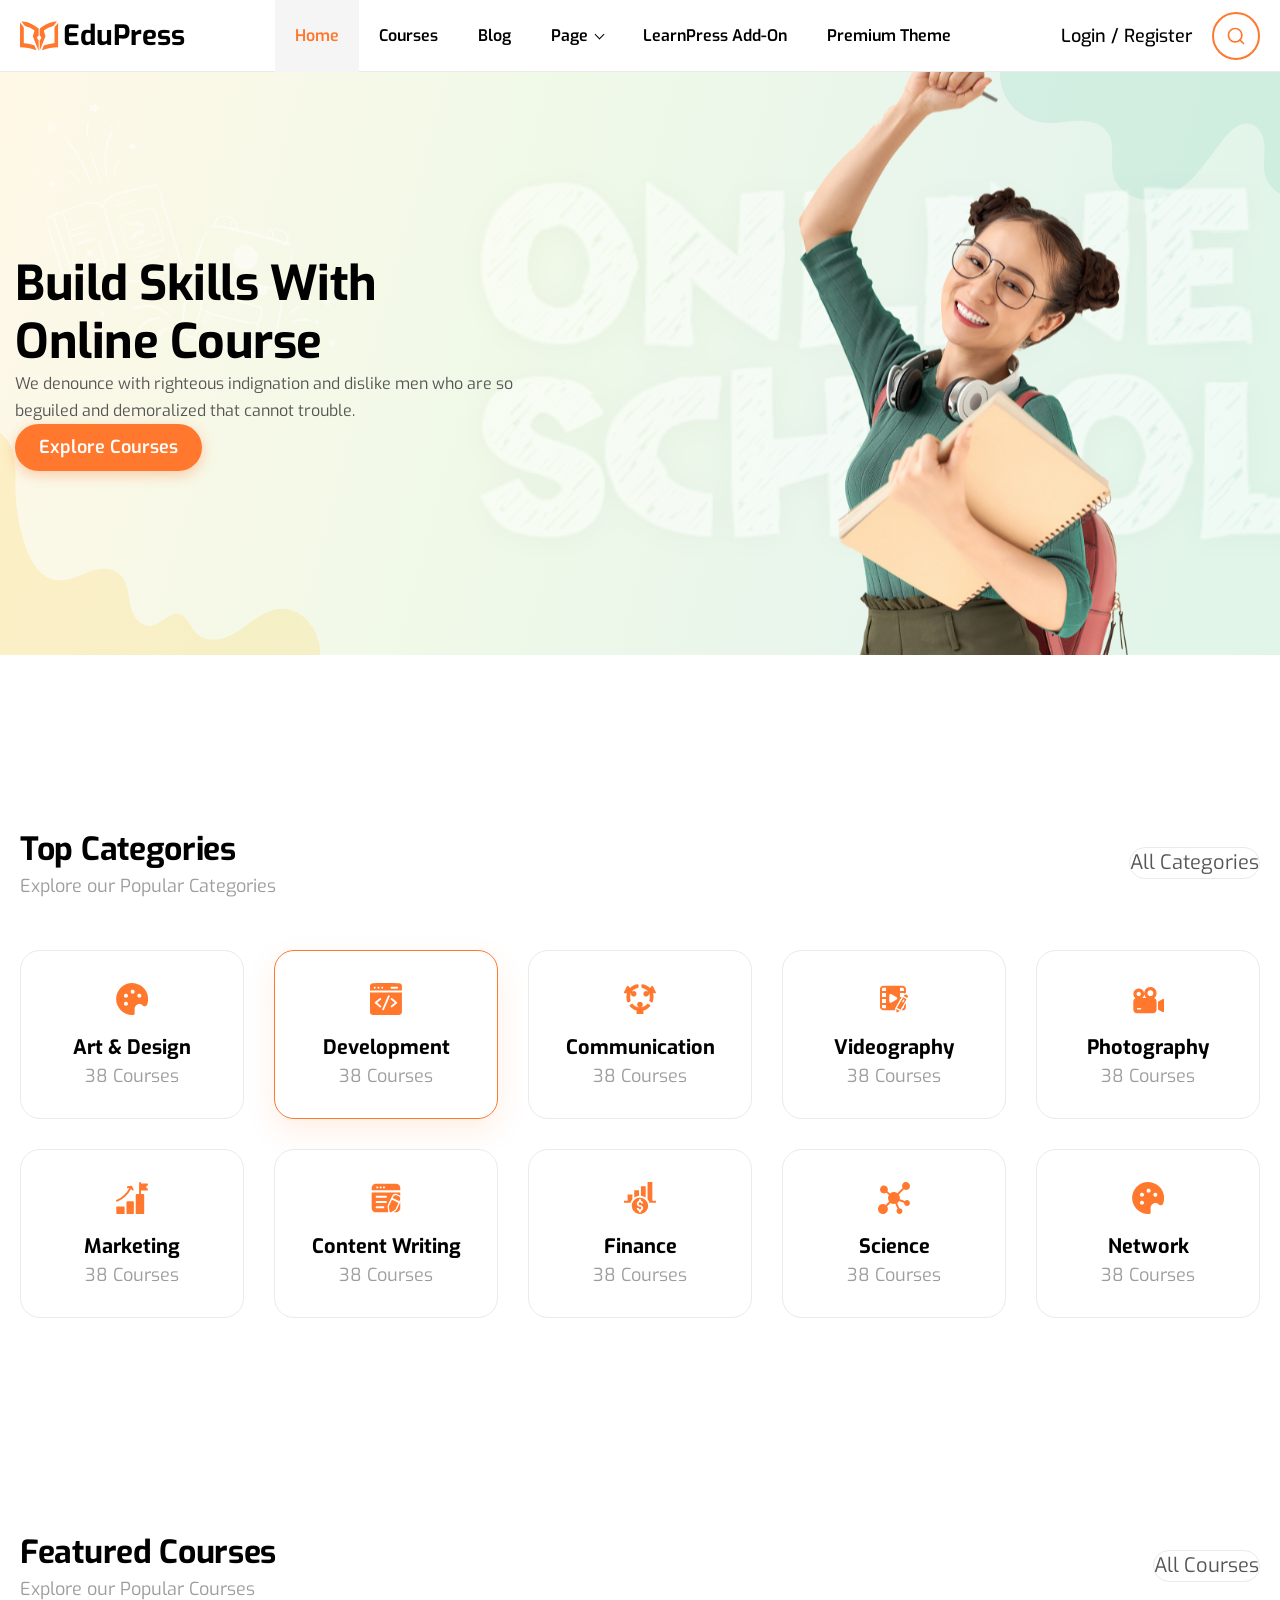
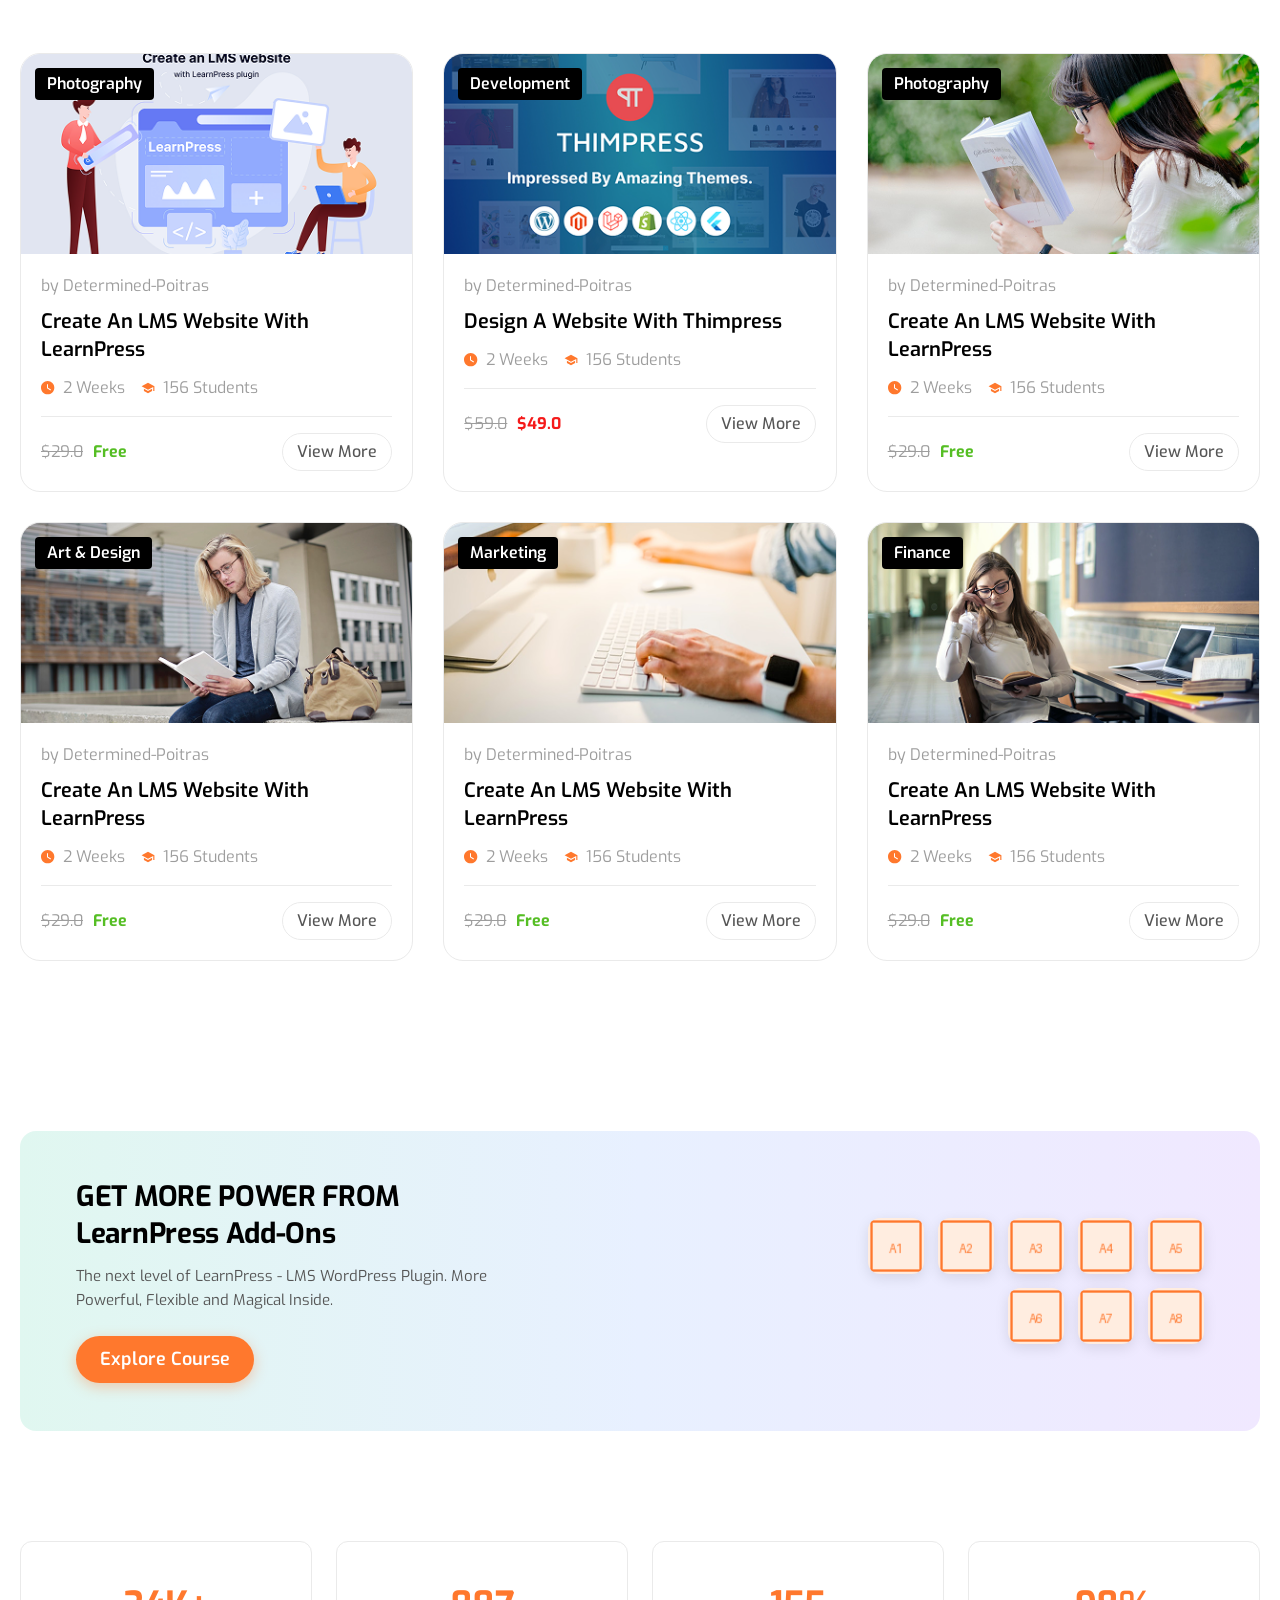
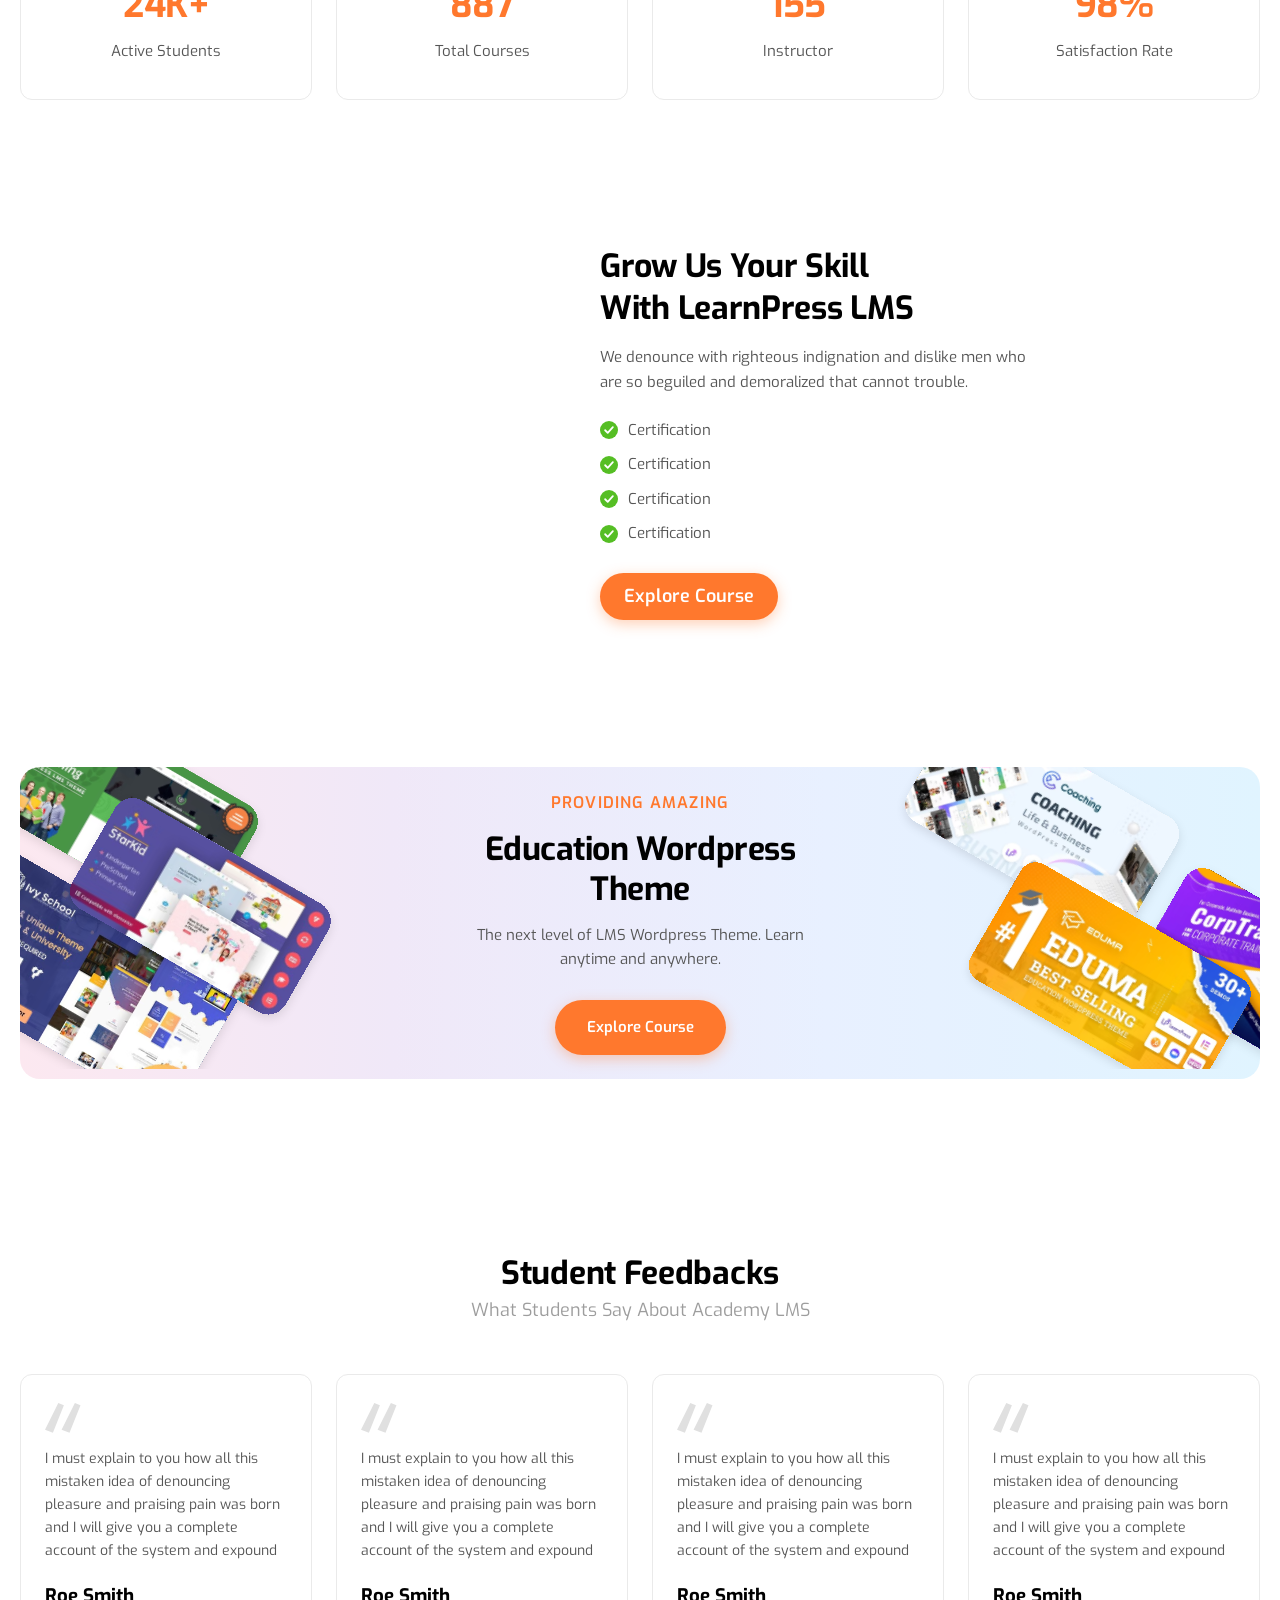
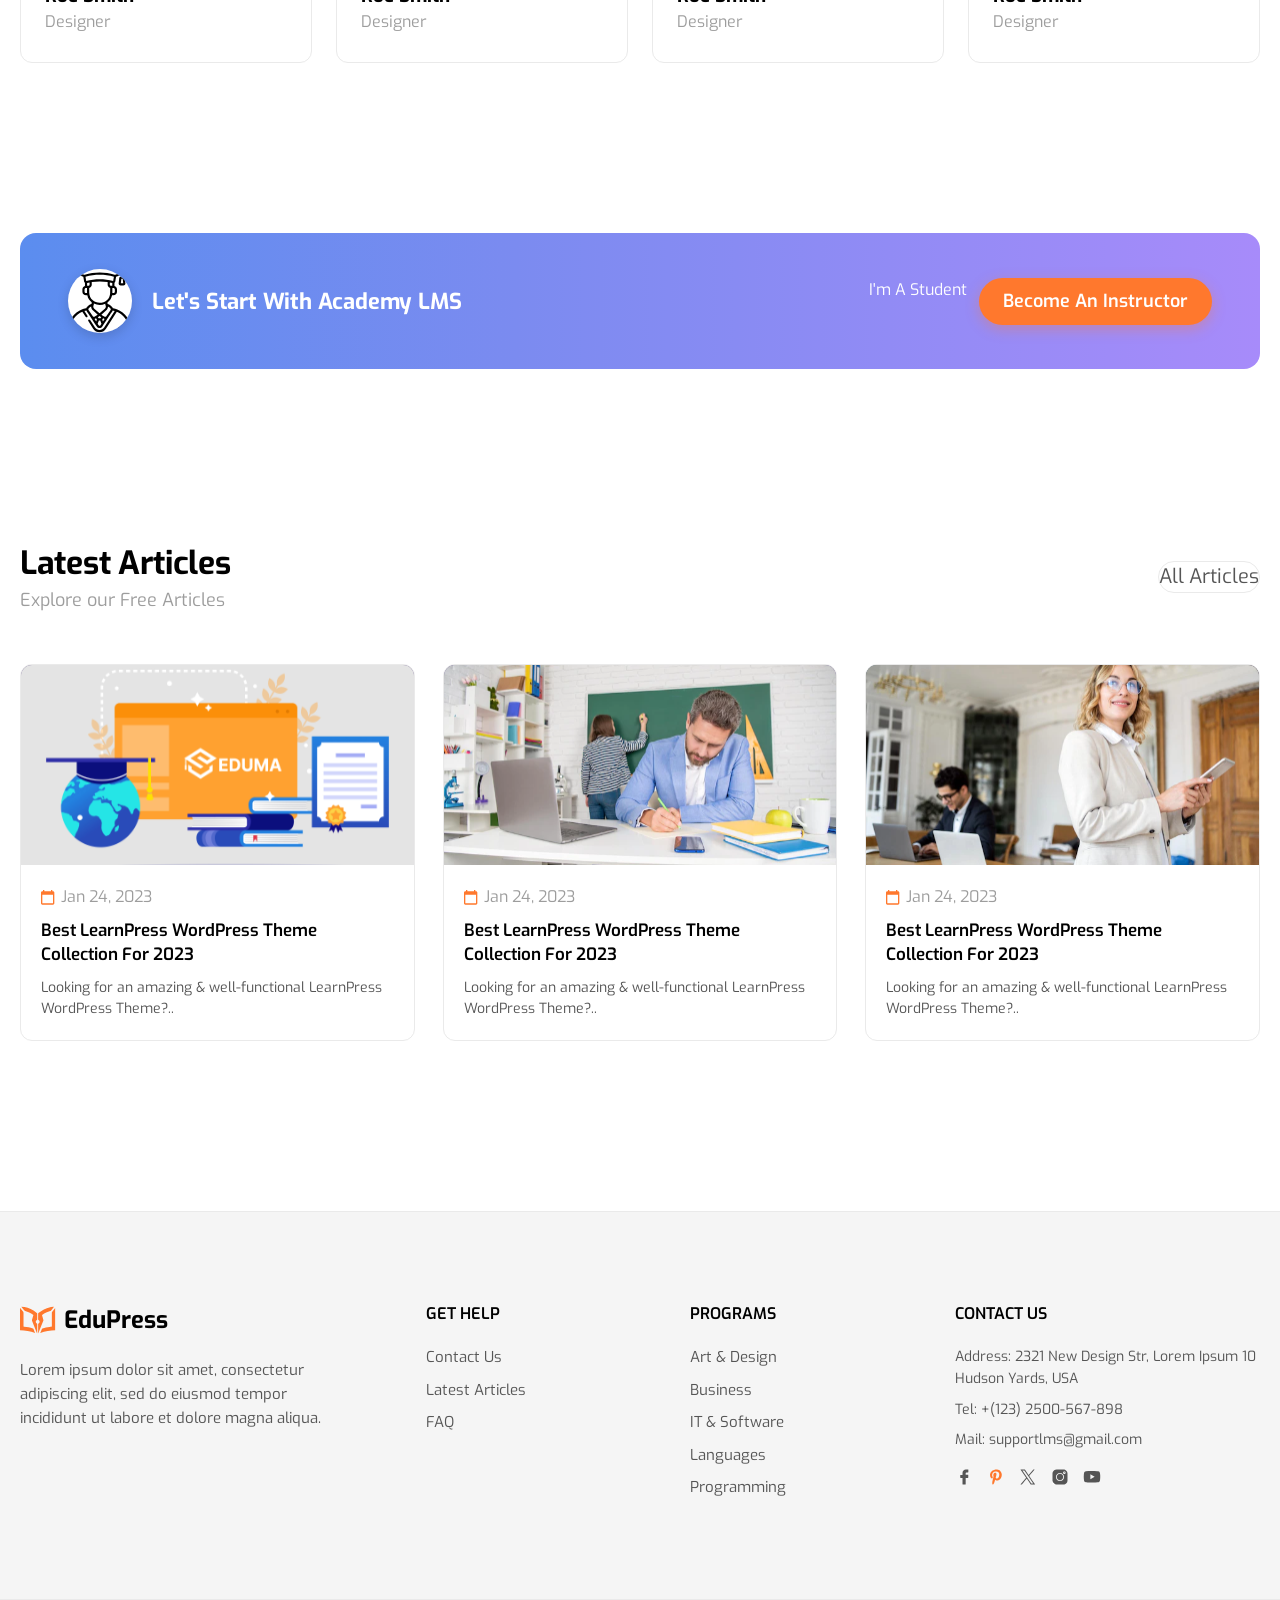
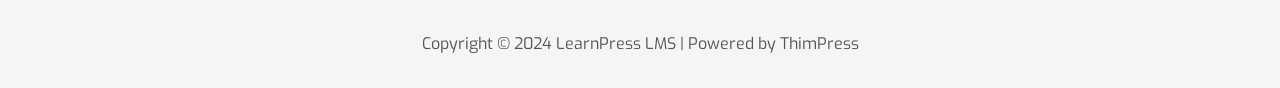
==== commit ca5d3bae: "Le Ba Thanh updates" ====
--- a/index.html
+++ b/index.html
@@ -1,470 +1,527 @@
-<!DOCTYPE html>
-<html lang="en">
-<head>
-    <meta charset="UTF-8">
-    <meta name="viewport" content="width=device-width, initial-scale=1.0">
-    <title>EduPress - Online Learning Platform</title>
-    <link rel="icon" type="image/svg" href="./src/assets/images/banners/Logo.svg">
-    <link rel="preconnect" href="https://fonts.googleapis.com">
-    <link rel="preconnect" href="https://fonts.gstatic.com" crossorigin>
-    <link href="https://fonts.googleapis.com/css2?family=Exo:ital,wght@0,100..900;1,100..900&display=swap" rel="stylesheet">
-    <link rel="stylesheet" href="./src/css/input.css">
-    <link rel="stylesheet" href="./src/css/home-page.css">
-</head>
-<body>
-
-    <!-- HEADER -->
-    <header class="header">
-        <div class="inner-header">
-            <a href="./index.html" class="logo-header">
-                <div class="logo-icon-header">
-                    <img src="./src/assets/images/banners/Logo.svg" alt="EduPress Logo">
-                </div>
-                <span class="header-title">EduPress</span>
-            </a>
-
-            <nav class="nav" aria-label="Main navigation">
-                <a href="./index.html" class="home-nav active">Home</a>
-                <a href="./pages/course-listing.html" class="course-nav">Courses</a>
-                <a href="./pages/blog-listing.html" class="blog-nav">Blog</a>
-                <div class="nav-item">
-                    <a href="./pages/contact.html" class="page-nav">Page</a>
-                    <div class="nav-dropdown">
-                        <a href="./pages/contact.html">Contact</a>
-                        <a href="./pages/auth.html">Auth</a>
-                        <a href="./pages/error.html">Error</a>
-                        <a href="./pages/faq.html">FAQ</a>
-                    </div>
-                </div>
-                <a href="./pages/auth.html" class="learnpress-nav">LearnPress Add-On</a>
-                <a href="./pages/auth.html" class="theme-nav">Premium Theme</a>
-            </nav>
-
-            <div class="header-right">
-                <a href="./pages/auth.html" class="btn-login">Login / Register</a>
-                <button type="button" class="search-icon-header" aria-label="Search">
-                    <img src="./src/assets/icons/Icon-search-header.svg" alt="Icon-Search">
-                </button>
-                <button type="button" class="menu-toggle" aria-label="Open menu" aria-expanded="false">
-                    <svg width="24" height="24" viewBox="0 0 24 24" fill="none" stroke="currentColor" stroke-width="2"><path d="M4 6h16M4 12h16M4 18h16"/></svg>
-                </button>
-            </div>
-        </div>
-    </header>
-
-    <main class="main">
-        <!-- HERO -->
-        <section class="hero">
-            <img src="./src/assets/images/home/backgroup-bot-left.svg" alt="" class="hero-bg-left">
-            <img src="./src/assets/images/home/backgroup-top-right.svg" alt="" class="hero-bg-right">
-            <div class="hero-content">
-                <div class="hero-text">
-                    <h1>Build Skills With<br>Online Course</h1>
-                    <p>We denounce with righteous indignation and dislike men who are so beguiled and demoralized that cannot trouble.</p>
-                    <a href="#" class="btn-primary">Posts Comment</a>
-                </div>
-                <div class="hero-image">
-                    <img src="./src/assets/images/home/student.svg" alt="Student with books">
-                </div>
-            </div>
-        </section>
-
-        <!-- TOP CATEGORIES -->
-        <section class="section categories-section">
-            <div class="container">
-                <div class="section-header">
-                    <div>
-                        <h2 class="section-title">Top Categories</h2>
-                        <p class="section-subtitle">Explore our Popular Categories</p>
-                    </div>
-                    <a href="#" class="btn-outline">All Categories</a>
-                </div>
-                <div class="categories-grid">
-                    <a href="#" class="category-card">
-                        <div class="category-icon"><img src="./src/assets/icons/Icon-art.svg" alt="Art & Design"></div>
-                        <h3 class="category-name">Art & Design</h3>
-                        <span class="category-count">38 Courses</span>
-                    </a>
-                    <a href="#" class="category-card">
-                        <div class="category-icon"><img src="./src/assets/icons/Icon-development.svg" alt="Development"></div>
-                        <h3 class="category-name">Development</h3>
-                        <span class="category-count">38 Courses</span>
-                    </a>
-                    <a href="#" class="category-card">
-                        <div class="category-icon"><img src="./src/assets/icons/Icon-communiication.svg" alt="Communication"></div>
-                        <h3 class="category-name">Communication</h3>
-                        <span class="category-count">38 Courses</span>
-                    </a>
-                    <a href="#" class="category-card">
-                        <div class="category-icon"><img src="./src/assets/icons/Icon-videography.svg" alt="Videography"></div>
-                        <h3 class="category-name">Videography</h3>
-                        <span class="category-count">38 Courses</span>
-                    </a>
-                    <a href="#" class="category-card">
-                        <div class="category-icon"><img src="./src/assets/icons/Icon-photography.svg" alt="Photography"></div>
-                        <h3 class="category-name">Photography</h3>
-                        <span class="category-count">38 Courses</span>
-                    </a>
-                    <a href="#" class="category-card">
-                        <div class="category-icon"><img src="./src/assets/icons/Icon-marketing.svg" alt="Marketing"></div>
-                        <h3 class="category-name">Marketing</h3>
-                        <span class="category-count">38 Courses</span>
-                    </a>
-                    <a href="#" class="category-card">
-                        <div class="category-icon"><img src="./src/assets/icons/Icon-content-writing.svg" alt="Content Writing"></div>
-                        <h3 class="category-name">Content Writing</h3>
-                        <span class="category-count">38 Courses</span>
-                    </a>
-                    <a href="#" class="category-card">
-                        <div class="category-icon"><img src="./src/assets/icons/Icon-finance.svg" alt="Finance"></div>
-                        <h3 class="category-name">Finance</h3>
-                        <span class="category-count">38 Courses</span>
-                    </a>
-                    <a href="#" class="category-card">
-                        <div class="category-icon"><img src="./src/assets/icons/Icon-science.svg" alt="Science"></div>
-                        <h3 class="category-name">Science</h3>
-                        <span class="category-count">38 Courses</span>
-                    </a>
-                    <a href="#" class="category-card">
-                        <div class="category-icon"><img src="./src/assets/icons/Icon-network.svg" alt="Network"></div>
-                        <h3 class="category-name">Network</h3>
-                        <span class="category-count">38 Courses</span>
-                    </a>
-                </div>
-            </div>
-        </section>
-
-        <!-- FEATURED COURSES -->
-        <section class="section courses-section">
-            <div class="container">
-                <div class="section-header">
-                    <div>
-                        <h2 class="section-title">Featured Courses</h2>
-                        <p class="section-subtitle">Explore our Popular Courses</p>
-                    </div>
-                    <a href="#" class="btn-outline">All Courses</a>
-                </div>
-                <div class="courses-grid">
-                    <!-- Course 1-6 (giống nhau theo design) -->
-                    <article class="course-card">
-                        <div class="course-thumb">
-                            <img src="./src/assets/images/courses/courses-listing/image-1.png" alt="Create An LMS Website With LearnPress">
-                            <span class="course-badge">Photography</span>
-                        </div>
-                        <div class="course-body">
-                            <div class="course-author"><span>by Determined-Poitras</span></div>
-                            <h3 class="course-title">Create An LMS Website With LearnPress</h3>
-                            <div class="course-meta">
-                                <span><img src="./src/assets/icons/meta1.svg" alt="" width="14" height="14"> 2 Weeks</span>
-                                <span><img src="./src/assets/icons/meta2.svg" alt="" width="14" height="14"> 156 Students</span>
-                            </div>
-                            <div class="course-footer">
-                                <div class="course-price"><span class="old">$29.0</span><span class="free">Free</span></div>
-                                <a href="#" class="btn-view-more">View More</a>
-                            </div>
-                        </div>
-                    </article>
-                    <!-- Lặp tương tự cho image-2 đến image-6 -->
-                    <article class="course-card">
-                        <div class="course-thumb">
-                            <img src="./src/assets/images/courses/courses-listing/image-2.png" alt="Create An LMS Website With LearnPress">
-                            <span class="course-badge">Photography</span>
-                        </div>
-                        <div class="course-body">
-                            <div class="course-author"><span>by Determined-Poitras</span></div>
-                            <h3 class="course-title">Create An LMS Website With LearnPress</h3>
-                            <div class="course-meta">
-                                <span><img src="./src/assets/icons/meta1.svg" alt="" width="14" height="14"> 2 Weeks</span>
-                                <span><img src="./src/assets/icons/meta2.svg" alt="" width="14" height="14"> 156 Students</span>
-                            </div>
-                            <div class="course-footer">
-                                <div class="course-price"><span class="old">$29.0</span><span class="free">Free</span></div>
-                                <a href="#" class="btn-view-more">View More</a>
-                            </div>
-                        </div>
-                    </article>
-                    <article class="course-card">
-                        <div class="course-thumb">
-                            <img src="./src/assets/images/courses/courses-listing/image-3.png" alt="Create An LMS Website With LearnPress">
-                            <span class="course-badge">Photography</span>
-                        </div>
-                        <div class="course-body">
-                            <div class="course-author"><span>by Determined-Poitras</span></div>
-                            <h3 class="course-title">Create An LMS Website With LearnPress</h3>
-                            <div class="course-meta">
-                                <span><img src="./src/assets/icons/meta1.svg" alt="" width="14" height="14"> 2 Weeks</span>
-                                <span><img src="./src/assets/icons/meta2.svg" alt="" width="14" height="14"> 156 Students</span>
-                            </div>
-                            <div class="course-footer">
-                                <div class="course-price"><span class="old">$29.0</span><span class="free">Free</span></div>
-                                <a href="#" class="btn-view-more">View More</a>
-                            </div>
-                        </div>
-                    </article>
-                    <article class="course-card">
-                        <div class="course-thumb">
-                            <img src="./src/assets/images/courses/courses-listing/image-4.png" alt="Create An LMS Website With LearnPress">
-                            <span class="course-badge">Photography</span>
-                        </div>
-                        <div class="course-body">
-                            <div class="course-author"><span>by Determined-Poitras</span></div>
-                            <h3 class="course-title">Create An LMS Website With LearnPress</h3>
-                            <div class="course-meta">
-                                <span><img src="./src/assets/icons/meta1.svg" alt="" width="14" height="14"> 2 Weeks</span>
-                                <span><img src="./src/assets/icons/meta2.svg" alt="" width="14" height="14"> 156 Students</span>
-                            </div>
-                            <div class="course-footer">
-                                <div class="course-price"><span class="old">$29.0</span><span class="free">Free</span></div>
-                                <a href="#" class="btn-view-more">View More</a>
-                            </div>
-                        </div>
-                    </article>
-                    <article class="course-card">
-                        <div class="course-thumb">
-                            <img src="./src/assets/images/courses/courses-listing/image-5.png" alt="Create An LMS Website With LearnPress">
-                            <span class="course-badge">Photography</span>
-                        </div>
-                        <div class="course-body">
-                            <div class="course-author"><span>by Determined-Poitras</span></div>
-                            <h3 class="course-title">Create An LMS Website With LearnPress</h3>
-                            <div class="course-meta">
-                                <span><img src="./src/assets/icons/meta1.svg" alt="" width="14" height="14"> 2 Weeks</span>
-                                <span><img src="./src/assets/icons/meta2.svg" alt="" width="14" height="14"> 156 Students</span>
-                            </div>
-                            <div class="course-footer">
-                                <div class="course-price"><span class="old">$29.0</span><span class="free">Free</span></div>
-                                <a href="#" class="btn-view-more">View More</a>
-                            </div>
-                        </div>
-                    </article>
-                    <article class="course-card">
-                        <div class="course-thumb">
-                            <img src="./src/assets/images/courses/courses-listing/image-6.png" alt="Create An LMS Website With LearnPress">
-                            <span class="course-badge">Photography</span>
-                        </div>
-                        <div class="course-body">
-                            <div class="course-author"><span>by Determined-Poitras</span></div>
-                            <h3 class="course-title">Create An LMS Website With LearnPress</h3>
-                            <div class="course-meta">
-                                <span><img src="./src/assets/icons/meta1.svg" alt="" width="14" height="14"> 2 Weeks</span>
-                                <span><img src="./src/assets/icons/meta2.svg" alt="" width="14" height="14"> 156 Students</span>
-                            </div>
-                            <div class="course-footer">
-                                <div class="course-price"><span class="old">$29.0</span><span class="free">Free</span></div>
-                                <a href="#" class="btn-view-more">View More</a>
-                            </div>
-                        </div>
-                    </article>
-                </div>
-            </div>
-        </section>
-
-        <!-- ADD-ONS + STATS + GROW + THEME -->
-        <section class="section addons-section">
-            <div class="container">
-                <div class="addons-banner">
-                    <div class="addons-content">
-                        <h2>GET MORE POWER FROM<br>LearnPress Add-Ons</h2>
-                        <p>The next level of LearnPress - LMS WordPress Plugin. More Powerful, Flexible and Magical Inside.</p>
-                        <a href="#" class="btn-primary">Explorer Course</a>
-                    </div>
-                    <div class="addons-icons">
-                        <img src="./src/assets/icons/addon-1.png" alt="Addon">
-                        <img src="./src/assets/icons/addon-2.png" alt="Addon">
-                        <img src="./src/assets/icons/addon-3.png" alt="Addon">
-                        <img src="./src/assets/icons/addon-4.png" alt="Addon">
-                        <img src="./src/assets/icons/addon-5.png" alt="Addon">
-                        <img src="./src/assets/icons/addon-6.png" alt="Addon">
-                        <img src="./src/assets/icons/addon-7.png" alt="Addon">
-                        <img src="./src/assets/icons/addon-8.png" alt="Addon">
-                    </div>
-                </div>
-
-                <div class="stats-row">
-                    <div class="stat-card"><div class="stat-number">25K+</div><div class="stat-label">Active Students</div></div>
-                    <div class="stat-card"><div class="stat-number">899</div><div class="stat-label">Total Courses</div></div>
-                    <div class="stat-card"><div class="stat-number">158</div><div class="stat-label">Instructor</div></div>
-                    <div class="stat-card"><div class="stat-number">100%</div><div class="stat-label">Satisfaction Rate</div></div>
-                </div>
-
-                <div class="grow-section">
-                    <div class="grow-illustration">
-                        <img src="./src/assets/images/home/Vector.svg" alt="Grow your skill illustration">
-                    </div>
-                    <div class="grow-content">
-                        <h2>Grow Us Your Skill<br>With LearnPress LMS</h2>
-                        <p>We denounce with righteous indignation and dislike men who are so beguiled and demoralized that cannot trouble.</p>
-                        <ul class="grow-list">
-                            <li><img src="./src/assets/icons/icon-check.svg" alt=""> Certification</li>
-                            <li><img src="./src/assets/icons/icon-check.svg" alt=""> Certification</li>
-                            <li><img src="./src/assets/icons/icon-check.svg" alt=""> Certification</li>
-                            <li><img src="./src/assets/icons/icon-check.svg" alt=""> Certification</li>
-                        </ul>
-                        <a href="#" class="btn-primary">Explorer Course</a>
-                    </div>
-                </div>
-
-                <!-- Theme Banner -->
-                <div class="theme-banner">
-                    <div class="theme-banner-images theme-left">
-                        <img src="./src/assets/images/home/ticket 1.svg" alt="Theme preview" class="theme-shot theme-shot-1">
-                        <img src="./src/assets/images/home/ticket 2.svg" alt="Theme preview" class="theme-shot theme-shot-2">
-                        <img src="./src/assets/images/home/ticket 3.svg" alt="Theme preview" class="theme-shot theme-shot-3">
-                    </div>
-                    <div class="theme-content">
-                        <div class="label">PROVIDING AMAZING</div>
-                        <h2>Education Wordpress Theme</h2>
-                        <p>The next level of LMS Wordpress Theme. Learn anytime and anywhere.</p>
-                        <a href="#" class="btn-primary">Explorer Course</a>
-                    </div>
-                    <div class="theme-banner-images theme-right">
-                        <img src="./src/assets/images/home/ticket 4.svg" alt="Theme preview" class="theme-shot theme-shot-4">
-                        <img src="./src/assets/images/home/ticket 5.svg" alt="Theme preview" class="theme-shot theme-shot-5">
-                        <img src="./src/assets/images/home/ticket 6.svg" alt="Theme preview" class="theme-shot theme-shot-6">
-                    </div>
-                </div>
-            </div>
-        </section>
-
-        <!-- STUDENT FEEDBACKS -->
-        <section class="section feedbacks-section">
-            <div class="container">
-                <div class="section-header section-header-center">
-                    <div>
-                        <h2 class="section-title">Student Feedbacks</h2>
-                        <p class="section-subtitle">What Students Say About Academy LMS</p>
-                    </div>
-                </div>
-                <div class="feedbacks-grid">
-                    <div class="feedback-card">
-                        <div class="feedback-quote"><img src="./src/assets/images/home/nhay-don.svg" alt="Quote"></div>
-                        <p class="feedback-text">I must explain to you how all this mistaken idea of denouncing pleasure and praising pain was born and I will give you a complete account of the system and expound</p>
-                        <div class="feedback-author"><div class="feedback-author-info"><h4>Roe Smith</h4><span>Designer</span></div></div>
-                    </div>
-                    <div class="feedback-card">
-                        <div class="feedback-quote"><img src="./src/assets/images/home/nhay-don.svg" alt="Quote"></div>
-                        <p class="feedback-text">I must explain to you how all this mistaken idea of denouncing pleasure and praising pain was born and I will give you a complete account of the system and expound</p>
-                        <div class="feedback-author"><div class="feedback-author-info"><h4>Roe Smith</h4><span>Designer</span></div></div>
-                    </div>
-                    <div class="feedback-card">
-                        <div class="feedback-quote"><img src="./src/assets/images/home/nhay-don.svg" alt="Quote"></div>
-                        <p class="feedback-text">I must explain to you how all this mistaken idea of denouncing pleasure and praising pain was born and I will give you a complete account of the system and expound</p>
-                        <div class="feedback-author"><div class="feedback-author-info"><h4>Roe Smith</h4><span>Designer</span></div></div>
-                    </div>
-                    <div class="feedback-card">
-                        <div class="feedback-quote"><img src="./src/assets/images/home/nhay-don.svg" alt="Quote"></div>
-                        <p class="feedback-text">I must explain to you how all this mistaken idea of denouncing pleasure and praising pain was born and I will give you a complete account of the system and expound</p>
-                        <div class="feedback-author"><div class="feedback-author-info"><h4>Roe Smith</h4><span>Designer</span></div></div>
-                    </div>
-                </div>
-            </div>
-        </section>
-
-        <!-- CTA -->
-        <section class="section cta-section">
-            <div class="container">
-                <div class="cta-banner">
-                    <div class="cta-left">
-                        <div class="cta-avatar"><img src="./src/assets/images/home/marine.svg" alt="Instructor"></div>
-                        <div class="cta-text"><h3>Let's Start With Academy LMS</h3></div>
-                    </div>
-                    <div class="cta-buttons">
-                        <a href="#" class="btn-white">I'm A Student</a>
-                        <a href="#" class="btn-outline-white">Become An Instructor</a>
-                    </div>
-                </div>
-            </div>
-        </section>
-
-        <!-- LATEST ARTICLES -->
-        <section class="section articles-section">
-            <div class="container">
-                <div class="section-header">
-                    <div>
-                        <h2 class="section-title">Latest Articles</h2>
-                        <p class="section-subtitle">Explore our Free Articles</p>
-                    </div>
-                    <a href="#" class="btn-outline">All Articles</a>
-                </div>
-                <div class="articles-grid">
-                    <article class="article-card">
-                        <div class="article-thumb"><img src="./src/assets/images/home/LastArticle1.svg" alt="Best LearnPress WordPress Theme Collection For 2023"></div>
-                        <div class="article-body">
-                            <div class="article-date"><img src="./src/assets/images/home/calendar.svg" alt="" width="14" height="14"> Jan 24, 2023</div>
-                            <h3 class="article-title">Best LearnPress WordPress Theme Collection For 2023</h3>
-                            <p class="article-excerpt">Looking for an amazing & well-functional LearnPress WordPress Theme?..</p>
-                        </div>
-                    </article>
-                    <article class="article-card">
-                        <div class="article-thumb"><img src="./src/assets/images/home/LastArticle2.svg" alt="Best LearnPress WordPress Theme Collection For 2023"></div>
-                        <div class="article-body">
-                            <div class="article-date"><img src="./src/assets/images/home/calendar.svg" alt="" width="14" height="14"> Jan 24, 2023</div>
-                            <h3 class="article-title">Best LearnPress WordPress Theme Collection For 2023</h3>
-                            <p class="article-excerpt">Looking for an amazing & well-functional LearnPress WordPress Theme?..</p>
-                        </div>
-                    </article>
-                    <article class="article-card">
-                        <div class="article-thumb"><img src="./src/assets/images/home/LastArticle3.svg" alt="Best LearnPress WordPress Theme Collection For 2023"></div>
-                        <div class="article-body">
-                            <div class="article-date"><img src="./src/assets/images/home/calendar.svg" alt="" width="14" height="14"> Jan 24, 2023</div>
-                            <h3 class="article-title">Best LearnPress WordPress Theme Collection For 2023</h3>
-                            <p class="article-excerpt">Looking for an amazing & well-functional LearnPress WordPress Theme?..</p>
-                        </div>
-                    </article>
-                </div>
-            </div>
-        </section>
-    </main>
-
-    <!-- FOOTER -->
-    <footer class="footer">
-        <div class="footer-container">
-            <div class="footer-about">
-                <a href="./index.html" class="logo-footer">
-                    <img src="./src/assets/images/banners/Logo.svg" alt="EduPress"> EduPress
-                </a>
-                <p class="footer-text">Lorem ipsum dolor sit amet, consectetur adipiscing elit, sed do eiusmod tempor incididunt ut labore et dolore magna aliqua.</p>
-            </div>
-            <div class="footer-col">
-                <h5 class="get-help-title">Get Help</h5>
-                <ul class="footer-list">
-                    <li><a href="./pages/contact.html">Contact Us</a></li>
-                    <li><a href="./pages/blog-listing.html">Latest Articles</a></li>
-                    <li><a href="./pages/faq.html">FAQ</a></li>
-                </ul>
-            </div>
-            <div class="footer-col">
-                <h5 class="programs-title">Programs</h5>
-                <ul class="footer-list">
-                    <li><a href="#">Art &amp; Design</a></li>
-                    <li><a href="#">Business</a></li>
-                    <li><a href="#">IT &amp; Software</a></li>
-                    <li><a href="#">Languages</a></li>
-                    <li><a href="#">Programming</a></li>
-                </ul>
-            </div>
-            <div class="footer-col footer-contact">
-                <h5 class="contact-us-title">Contact Us</h5>
-                <p>Address: 2321 New Design Str, Lorem Ipsum 10 Hudson Yards, USA</p>
-                <p>Tel: +(123) 2500-567-898</p>
-                <p>Mail: <a href="mailto:supportlms@gmail.com">supportlms@gmail.com</a></p>
-                <div class="social-list">
-                    <a href="#" class="social-link"><img src="./src/assets/icons/Icon-facebook.svg" alt="Facebook"></a>
-                    <a href="#" class="social-link"><img src="./src/assets/icons/Icon-Pinterest.svg" alt="Pinterest"></a>
-                    <a href="#" class="social-link"><img src="./src/assets/icons/Icon-twitter.svg" alt="Twitter"></a>
-                    <a href="#" class="social-link"><img src="./src/assets/icons/Icon-instragram.svg" alt="Instagram"></a>
-                    <a href="#" class="social-link"><img src="./src/assets/icons/Icon-youtube.svg" alt="Youtube"></a>
-                </div>
-            </div>
-        </div>
-        <div class="footer-bottom">Copyright © 2024 LearnPress LMS | Powered by ThimPress</div>
-    </footer>
-
-    <button class="back-to-top" aria-label="Back to top" onclick="window.scrollTo({top:0,behavior:'smooth'})">
-        <svg width="16" height="16" viewBox="0 0 24 24" fill="none" stroke="currentColor" stroke-width="2.3"><line x1="12" y1="19" x2="12" y2="5"/><polyline points="5 12 12 5 19 12"/></svg>
-    </button>
-
-    <script src="./src/js/pages/home.js"></script>
-    <script src="./src/js/components/header.js"></script>
-</body>
-</html>+  <!DOCTYPE html>
+  <html lang="en">
+  <head>
+      <meta charset="UTF-8">
+      <meta name="viewport" content="width=device-width, initial-scale=1.0">
+      <title>EduPress - Online Learning Platform</title>
+      <link rel="icon" type="image/svg+xml" href="./src/assets/images/banners/Logo.svg">
+      <link rel="preconnect" href="https://fonts.googleapis.com">
+      <link rel="preconnect" href="https://fonts.gstatic.com" crossorigin>
+      <link href="https://fonts.googleapis.com/css2?family=Exo:ital,wght@0,100..900;1,100..900&display=swap" rel="stylesheet">
+      <link rel="stylesheet" href="./src/css/input.css">
+      <link rel="stylesheet" href="./src/css/home-page.css">
+  </head>
+  <body>
+
+      <!-- HEADER -->
+      <header class="header">
+          <div class="inner-header">
+              <a href="./index.html" class="logo-header">
+                  <div class="logo-icon-header">
+                      <img src="./src/assets/images/banners/Logo.svg" alt="EduPress Logo">
+                  </div>
+                  <span class="header-title">EduPress</span>
+              </a>
+
+              <nav class="nav" aria-label="Main navigation">
+                  <a href="./index.html" class="home-nav active" aria-current="page">Home</a>
+                  <a href="./pages/course-listing.html" class="course-nav">Courses</a>
+                  <a href="./pages/blog-listing.html" class="blog-nav">Blog</a>
+                  <div class="nav-item">
+                      <a href="#" class="page-nav" aria-haspopup="true" aria-expanded="false">Page</a>
+                      <div class="nav-dropdown">
+                          <a href="./pages/contact.html">Contact</a>
+                          <a href="./pages/auth.html">Auth</a>
+                          <a href="./pages/error.html">Error</a>
+                          <a href="./pages/faq.html">FAQ</a>
+                      </div>
+                  </div>
+                  <a href="#" class="learnpress-nav">LearnPress Add-On</a>
+                  <a href="#" class="theme-nav">Premium Theme</a>
+              </nav>
+
+              <div class="header-right">
+                  <a href="./pages/auth.html" class="btn-login">Login / Register</a>
+                  <button type="button" class="search-icon-header" aria-label="Search">
+                      <img src="./src/assets/icons/Icon-search-header.svg" alt="Search icon">
+                  </button>
+                  <button type="button" class="menu-toggle" aria-label="Open menu" aria-expanded="false">
+                      <svg width="24" height="24" viewBox="0 0 24 24" fill="none" stroke="currentColor" stroke-width="2" aria-hidden="true"><path d="M4 6h16M4 12h16M4 18h16"/></svg>
+                  </button>
+              </div>
+          </div>
+      </header>
+
+      <main class="main">
+          <!-- HERO -->
+          <section class="hero">
+              <img src="./src/assets/images/home/backgroup-bot-left.svg" alt="" class="hero-bg-left" aria-hidden="true">
+              <img src="./src/assets/images/home/backgroup-top-right.svg" alt="" class="hero-bg-right" aria-hidden="true">
+              <img src="./src/assets/images/home/book-and-bag.svg" alt="" class="book-and-bag" aria-hidden="true">
+              <img src="./src/assets/images/home/title.svg" alt="" class="online-school" aria-hidden="true">
+              <div class="hero-content">
+                  <div class="hero-text">
+                      <h1>Build Skills With<br>Online Course</h1>
+                      <p>We denounce with righteous indignation and dislike men who are so beguiled and demoralized that cannot trouble.</p>
+                      <a href="./pages/course-listing.html" class="btn-primary">Explore Courses</a>
+                  </div>
+                  <div class="hero-image">
+                      <img src="./src/assets/images/home/student.svg" alt="Student holding books and smiling">
+                  </div>
+              </div>
+          </section>
+
+          <!-- TOP CATEGORIES -->
+          <section class="section categories-section">
+              <div class="container">
+                  <div class="section-header">
+                      <div>
+                          <h2 class="section-title">Top Categories</h2>
+                          <p class="section-subtitle">Explore our Popular Categories</p>
+                      </div>
+                      <a href="#" class="btn-outline">All Categories</a>
+                  </div>
+                  <div class="categories-grid">
+                      <a href="#" class="category-card">
+                          <div class="category-icon"><img src="./src/assets/icons/Icon-art.svg" alt="Art & Design"></div>
+                          <h3 class="category-name">Art & Design</h3>
+                          <span class="category-count">38 Courses</span>
+                      </a>
+                      <a href="#" class="category-card active">
+                          <div class="category-icon"><img src="./src/assets/icons/Icon-development.svg" alt="Development"></div>
+                          <h3 class="category-name">Development</h3>
+                          <span class="category-count">38 Courses</span>
+                      </a>
+                      <a href="#" class="category-card">
+                          <div class="category-icon"><img src="./src/assets/icons/Icon-communiication.svg" alt="Communication"></div>
+                          <h3 class="category-name">Communication</h3>
+                          <span class="category-count">38 Courses</span>
+                      </a>
+                      <a href="#" class="category-card">
+                          <div class="category-icon"><img src="./src/assets/icons/Icon-videography.svg" alt="Videography"></div>
+                          <h3 class="category-name">Videography</h3>
+                          <span class="category-count">38 Courses</span>
+                      </a>
+                      <a href="#" class="category-card">
+                          <div class="category-icon"><img src="./src/assets/icons/Icon-photography.svg" alt="Photography"></div>
+                          <h3 class="category-name">Photography</h3>
+                          <span class="category-count">38 Courses</span>
+                      </a>
+                      <a href="#" class="category-card">
+                          <div class="category-icon"><img src="./src/assets/icons/Icon-marketing.svg" alt="Marketing"></div>
+                          <h3 class="category-name">Marketing</h3>
+                          <span class="category-count">38 Courses</span>
+                      </a>
+                      <a href="#" class="category-card">
+                          <div class="category-icon"><img src="./src/assets/icons/Icon-content-writing.svg" alt="Content Writing"></div>
+                          <h3 class="category-name">Content Writing</h3>
+                          <span class="category-count">38 Courses</span>
+                      </a>
+                      <a href="#" class="category-card">
+                          <div class="category-icon"><img src="./src/assets/icons/Icon-finance.svg" alt="Finance"></div>
+                          <h3 class="category-name">Finance</h3>
+                          <span class="category-count">38 Courses</span>
+                      </a>
+                      <a href="#" class="category-card">
+                          <div class="category-icon"><img src="./src/assets/icons/Icon-science.svg" alt="Science"></div>
+                          <h3 class="category-name">Science</h3>
+                          <span class="category-count">38 Courses</span>
+                      </a>
+                      <a href="#" class="category-card">
+                          <div class="category-icon"><img src="./src/assets/icons/Icon-network.svg" alt="Network"></div>
+                          <h3 class="category-name">Network</h3>
+                          <span class="category-count">38 Courses</span>
+                      </a>
+                  </div>
+              </div>
+          </section>
+
+          <!-- FEATURED COURSES -->
+          <section class="section courses-section">
+              <div class="container">
+                  <div class="section-header">
+                      <div>
+                          <h2 class="section-title">Featured Courses</h2>
+                          <p class="section-subtitle">Explore our Popular Courses</p>
+                      </div>
+                      <a href="./pages/course-listing.html" class="btn-outline">All Courses</a>
+                  </div>
+                  <div class="courses-grid">
+                      <!-- Course 1 -->
+                      <article class="course-card">
+                          <div class="course-thumb">
+                              <img src="./src/assets/images/courses/courses-listing/image-1.png" alt="Create An LMS Website With LearnPress">
+                              <span class="course-badge">Photography</span>
+                          </div>
+                          <div class="course-body">
+                              <div class="course-author"><span>by Determined-Poitras</span></div>
+                              <h3 class="course-title"><a href="./pages/course-single.html">Create An LMS Website With LearnPress</a></h3>
+                              <div class="course-meta">
+                                  <span><img src="./src/assets/icons/meta1.svg" alt="" width="14" height="14"> 2 Weeks</span>
+                                  <span><img src="./src/assets/icons/meta2.svg" alt="" width="14" height="14"> 156 Students</span>
+                              </div>
+                              <div class="course-footer">
+                                  <div class="course-price">
+                                      <span class="old">$29.0</span>
+                                      <span class="free">Free</span>
+                                  </div>
+                                  <a href="./pages/course-single.html" class="btn-view-more">View More</a>
+                              </div>
+                          </div>
+                      </article>
+
+                      <!-- Course 2 - Paid -->
+                      <article class="course-card">
+                          <div class="course-thumb">
+                              <img src="./src/assets/images/courses/courses-listing/image-2.png" alt="Design A Website With Thimpress">
+                              <span class="course-badge">Development</span>
+                          </div>
+                          <div class="course-body">
+                              <div class="course-author"><span>by Determined-Poitras</span></div>
+                              <h3 class="course-title"><a href="./pages/course-single.html">Design A Website With Thimpress</a></h3>
+                              <div class="course-meta">
+                                  <span><img src="./src/assets/icons/meta1.svg" alt="" width="14" height="14"> 2 Weeks</span>
+                                  <span><img src="./src/assets/icons/meta2.svg" alt="" width="14" height="14"> 156 Students</span>
+                              </div>
+                              <div class="course-footer">
+                                  <div class="course-price">
+                                      <span class="old">$59.0</span>
+                                      <span class="price">$49.0</span>
+                                  </div>
+                                  <a href="./pages/course-single.html" class="btn-view-more">View More</a>
+                              </div>
+                          </div>
+                      </article>
+
+                      <!-- Course 3 -->
+                      <article class="course-card">
+                          <div class="course-thumb">
+                              <img src="./src/assets/images/courses/courses-listing/image-3.png" alt="Create An LMS Website With LearnPress">
+                              <span class="course-badge">Photography</span>
+                          </div>
+                          <div class="course-body">
+                              <div class="course-author"><span>by Determined-Poitras</span></div>
+                              <h3 class="course-title"><a href="./pages/course-single.html">Create An LMS Website With LearnPress</a></h3>
+                              <div class="course-meta">
+                                  <span><img src="./src/assets/icons/meta1.svg" alt="" width="14" height="14"> 2 Weeks</span>
+                                  <span><img src="./src/assets/icons/meta2.svg" alt="" width="14" height="14"> 156 Students</span>
+                              </div>
+                              <div class="course-footer">
+                                  <div class="course-price">
+                                      <span class="old">$29.0</span>
+                                      <span class="free">Free</span>
+                                  </div>
+                                  <a href="./pages/course-single.html" class="btn-view-more">View More</a>
+                              </div>
+                          </div>
+                      </article>
+
+                      <!-- Course 4 -->
+                      <article class="course-card">
+                          <div class="course-thumb">
+                              <img src="./src/assets/images/courses/courses-listing/image-4.png" alt="Create An LMS Website With LearnPress">
+                              <span class="course-badge">Art & Design</span>
+                          </div>
+                          <div class="course-body">
+                              <div class="course-author"><span>by Determined-Poitras</span></div>
+                              <h3 class="course-title"><a href="./pages/course-single.html">Create An LMS Website With LearnPress</a></h3>
+                              <div class="course-meta">
+                                  <span><img src="./src/assets/icons/meta1.svg" alt="" width="14" height="14"> 2 Weeks</span>
+                                  <span><img src="./src/assets/icons/meta2.svg" alt="" width="14" height="14"> 156 Students</span>
+                              </div>
+                              <div class="course-footer">
+                                  <div class="course-price">
+                                      <span class="old">$29.0</span>
+                                      <span class="free">Free</span>
+                                  </div>
+                                  <a href="./pages/course-single.html" class="btn-view-more">View More</a>
+                              </div>
+                          </div>
+                      </article>
+
+                      <!-- Course 5 -->
+                      <article class="course-card">
+                          <div class="course-thumb">
+                              <img src="./src/assets/images/courses/courses-listing/image-5.png" alt="Create An LMS Website With LearnPress">
+                              <span class="course-badge">Marketing</span>
+                          </div>
+                          <div class="course-body">
+                              <div class="course-author"><span>by Determined-Poitras</span></div>
+                              <h3 class="course-title"><a href="./pages/course-single.html">Create An LMS Website With LearnPress</a></h3>
+                              <div class="course-meta">
+                                  <span><img src="./src/assets/icons/meta1.svg" alt="" width="14" height="14"> 2 Weeks</span>
+                                  <span><img src="./src/assets/icons/meta2.svg" alt="" width="14" height="14"> 156 Students</span>
+                              </div>
+                              <div class="course-footer">
+                                  <div class="course-price">
+                                      <span class="old">$29.0</span>
+                                      <span class="free">Free</span>
+                                  </div>
+                                  <a href="./pages/course-single.html" class="btn-view-more">View More</a>
+                              </div>
+                          </div>
+                      </article>
+
+                      <!-- Course 6 -->
+                      <article class="course-card">
+                          <div class="course-thumb">
+                              <img src="./src/assets/images/courses/courses-listing/image-6.png" alt="Create An LMS Website With LearnPress">
+                              <span class="course-badge">Finance</span>
+                          </div>
+                          <div class="course-body">
+                              <div class="course-author"><span>by Determined-Poitras</span></div>
+                              <h3 class="course-title"><a href="./pages/course-single.html">Create An LMS Website With LearnPress</a></h3>
+                              <div class="course-meta">
+                                  <span><img src="./src/assets/icons/meta1.svg" alt="" width="14" height="14"> 2 Weeks</span>
+                                  <span><img src="./src/assets/icons/meta2.svg" alt="" width="14" height="14"> 156 Students</span>
+                              </div>
+                              <div class="course-footer">
+                                  <div class="course-price">
+                                      <span class="old">$29.0</span>
+                                      <span class="free">Free</span>
+                                  </div>
+                                  <a href="./pages/course-single.html" class="btn-view-more">View More</a>
+                              </div>
+                          </div>
+                      </article>
+                  </div>
+              </div>
+          </section>
+
+          <!-- ADD-ONS + STATS + GROW + THEME -->
+          <section class="section addons-section">
+              <div class="container">
+                  <div class="addons-banner">
+                      <div class="addons-content">
+                          <h2>GET MORE POWER FROM<br>LearnPress Add-Ons</h2>
+                          <p>The next level of LearnPress - LMS WordPress Plugin. More Powerful, Flexible and Magical Inside.</p>
+                          <a href="./pages/course-listing.html" class="btn-primary">Explore Course</a>
+                      </div>
+                      <div class="addons-icons">
+                          <img src="./src/assets/icons/addon-1.png" alt="LearnPress Addon Icon 1">
+                          <img src="./src/assets/icons/addon-2.png" alt="LearnPress Addon Icon 2">
+                          <img src="./src/assets/icons/addon-3.png" alt="LearnPress Addon Icon 3">
+                          <img src="./src/assets/icons/addon-4.png" alt="LearnPress Addon Icon 4">
+                          <img src="./src/assets/icons/addon-5.png" alt="LearnPress Addon Icon 5">
+                          <img src="./src/assets/icons/addon-6.png" alt="LearnPress Addon Icon 6">
+                          <img src="./src/assets/icons/addon-7.png" alt="LearnPress Addon Icon 7">
+                          <img src="./src/assets/icons/addon-8.png" alt="LearnPress Addon Icon 8">
+                      </div>
+                  </div>
+
+                  <div class="stats-row">
+                      <div class="stat-card"><div class="stat-number">25K+</div><div class="stat-label">Active Students</div></div>
+                      <div class="stat-card"><div class="stat-number">899</div><div class="stat-label">Total Courses</div></div>
+                      <div class="stat-card"><div class="stat-number">158</div><div class="stat-label">Instructor</div></div>
+                      <div class="stat-card"><div class="stat-number">100%</div><div class="stat-label">Satisfaction Rate</div></div>
+                  </div>
+
+                  <div class="grow-section">
+                      <div class="grow-illustration">
+                          <img src="./src/assets/images/home/Vector.svg" alt="Illustration showing online education growth">
+                      </div>
+                      <div class="grow-content">
+                          <h2>Grow Us Your Skill<br>With LearnPress LMS</h2>
+                          <p>We denounce with righteous indignation and dislike men who are so beguiled and demoralized that cannot trouble.</p>
+                          <ul class="grow-list">
+                              <li><img src="./src/assets/icons/icon-check.svg" alt="" aria-hidden="true"> Certification</li>
+                              <li><img src="./src/assets/icons/icon-check.svg" alt="" aria-hidden="true"> Certification</li>
+                              <li><img src="./src/assets/icons/icon-check.svg" alt="" aria-hidden="true"> Certification</li>
+                              <li><img src="./src/assets/icons/icon-check.svg" alt="" aria-hidden="true"> Certification</li>
+                          </ul>
+                          <a href="./pages/course-listing.html" class="btn-primary">Explore Course</a>
+                      </div>
+                  </div>
+
+                  <!-- Theme Banner -->
+                  <div class="theme-banner">
+                      <div class="theme-banner-images theme-left">
+                          <img src="./src/assets/images/home/ticket 1.svg" alt="Education theme template screenshot 1" class="theme-shot theme-shot-1">
+                          <img src="./src/assets/images/home/ticket 2.svg" alt="Education theme template screenshot 2" class="theme-shot theme-shot-2">
+                          <img src="./src/assets/images/home/ticket 3.svg" alt="Education theme template screenshot 3" class="theme-shot theme-shot-3">
+                      </div>
+                      <div class="theme-content">
+                          <div class="label">PROVIDING AMAZING</div>
+                          <h2>Education Wordpress Theme</h2>
+                          <p>The next level of LMS Wordpress Theme. Learn anytime and anywhere.</p>
+                          <a href="./pages/course-listing.html" class="btn-primary">Explore Course</a>
+                      </div>
+                      <div class="theme-banner-images theme-right">
+                          <img src="./src/assets/images/home/ticket 4.svg" alt="Education theme template screenshot 4" class="theme-shot theme-shot-4">
+                          <img src="./src/assets/images/home/ticket 5.svg" alt="Education theme template screenshot 5" class="theme-shot theme-shot-5">
+                          <img src="./src/assets/images/home/ticket 6.svg" alt="Education theme template screenshot 6" class="theme-shot theme-shot-6">
+                      </div>
+                  </div>
+              </div>
+          </section>
+
+          <!-- STUDENT FEEDBACKS -->
+          <section class="section feedbacks-section">
+              <div class="container">
+                  <div class="section-header section-header-center">
+                      <div>
+                          <h2 class="section-title">Student Feedbacks</h2>
+                          <p class="section-subtitle">What Students Say About Academy LMS</p>
+                      </div>
+                  </div>
+                  <div class="feedbacks-grid">
+                      <div class="feedback-card">
+                          <div class="feedback-quote"><img src="./src/assets/images/home/nhay-don.svg" alt="Quote Icon"></div>
+                          <p class="feedback-text">I must explain to you how all this mistaken idea of denouncing pleasure and praising pain was born and I will give you a complete account of the system and expound</p>
+                          <div class="feedback-author">
+                              <div class="feedback-author-info">
+                                  <h3>Roe Smith</h3>
+                                  <span>Designer</span>
+                              </div>
+                          </div>
+                      </div>
+                      <div class="feedback-card">
+                          <div class="feedback-quote"><img src="./src/assets/images/home/nhay-don.svg" alt="Quote Icon"></div>
+                          <p class="feedback-text">I must explain to you how all this mistaken idea of denouncing pleasure and praising pain was born and I will give you a complete account of the system and expound</p>
+                          <div class="feedback-author">
+                              <div class="feedback-author-info">
+                                  <h3>Roe Smith</h3>
+                                  <span>Designer</span>
+                              </div>
+                          </div>
+                      </div>
+                      <div class="feedback-card">
+                          <div class="feedback-quote"><img src="./src/assets/images/home/nhay-don.svg" alt="Quote Icon"></div>
+                          <p class="feedback-text">I must explain to you how all this mistaken idea of denouncing pleasure and praising pain was born and I will give you a complete account of the system and expound</p>
+                          <div class="feedback-author">
+                              <div class="feedback-author-info">
+                                  <h3>Roe Smith</h3>
+                                  <span>Designer</span>
+                              </div>
+                          </div>
+                      </div>
+                      <div class="feedback-card">
+                          <div class="feedback-quote"><img src="./src/assets/images/home/nhay-don.svg" alt="Quote Icon"></div>
+                          <p class="feedback-text">I must explain to you how all this mistaken idea of denouncing pleasure and praising pain was born and I will give you a complete account of the system and expound</p>
+                          <div class="feedback-author">
+                              <div class="feedback-author-info">
+                                  <h3>Roe Smith</h3>
+                                  <span>Designer</span>
+                              </div>
+                          </div>
+                      </div>
+                  </div>
+              </div>
+          </section>
+
+          <!-- CTA -->
+          <section class="section cta-section">
+              <div class="container">
+                  <div class="cta-banner">
+                      <div class="cta-left">
+                          <div class="cta-avatar"><img src="./src/assets/images/home/marine.svg" alt="Academy LMS Student Avatar"></div>
+                          <div class="cta-text">
+                              <h3>Let's Start With Academy LMS</h3>
+                          </div>
+                      </div>
+                      <div class="cta-buttons">
+                          <a href="./pages/auth.html" class="btn-pill-student">I'm A Student</a>
+                          <a href="./pages/auth.html" class="btn-primary">Become An Instructor</a>
+                      </div>
+                  </div>
+              </div>
+          </section>
+
+          <!-- LATEST ARTICLES -->
+          <section class="section articles-section">
+              <div class="container">
+                  <div class="section-header">
+                      <div>
+                          <h2 class="section-title">Latest Articles</h2>
+                          <p class="section-subtitle">Explore our Free Articles</p>
+                      </div>
+                      <a href="./pages/blog-listing.html" class="btn-outline">All Articles</a>
+                  </div>
+                  <div class="articles-grid">
+                      <article class="article-card">
+                          <div class="article-thumb">
+                              <a href="./pages/blog-single.html"><img src="./src/assets/images/home/LastArticle1.svg" alt="Best LearnPress WordPress Theme Collection For 2023"></a>
+                          </div>
+                          <div class="article-body">
+                              <div class="article-date"><img src="./src/assets/images/home/calendar.svg" alt="" width="14" height="14"> Jan 24, 2023</div>
+                              <h3 class="article-title"><a href="./pages/blog-single.html">Best LearnPress WordPress Theme Collection For 2023</a></h3>
+                              <p class="article-excerpt">Looking for an amazing & well-functional LearnPress WordPress Theme?..</p>
+                          </div>
+                      </article>
+                      <article class="article-card">
+                          <div class="article-thumb">
+                              <a href="./pages/blog-single.html"><img src="./src/assets/images/home/LastArticle2.svg" alt="Best LearnPress WordPress Theme Collection For 2023"></a>
+                          </div>
+                          <div class="article-body">
+                              <div class="article-date"><img src="./src/assets/images/home/calendar.svg" alt="" width="14" height="14"> Jan 24, 2023</div>
+                              <h3 class="article-title"><a href="./pages/blog-single.html">Best LearnPress WordPress Theme Collection For 2023</a></h3>
+                              <p class="article-excerpt">Looking for an amazing & well-functional LearnPress WordPress Theme?..</p>
+                          </div>
+                      </article>
+                      <article class="article-card">
+                          <div class="article-thumb">
+                              <a href="./pages/blog-single.html"><img src="./src/assets/images/home/LastArticle3.svg" alt="Best LearnPress WordPress Theme Collection For 2023"></a>
+                          </div>
+                          <div class="article-body">
+                              <div class="article-date"><img src="./src/assets/images/home/calendar.svg" alt="" width="14" height="14"> Jan 24, 2023</div>
+                              <h3 class="article-title"><a href="./pages/blog-single.html">Best LearnPress WordPress Theme Collection For 2023</a></h3>
+                              <p class="article-excerpt">Looking for an amazing & well-functional LearnPress WordPress Theme?..</p>
+                          </div>
+                      </article>
+                  </div>
+              </div>
+          </section>
+      </main>
+
+      <!-- FOOTER -->
+      <footer class="footer">
+          <div class="footer-container">
+              <div class="footer-about">
+                  <a href="./index.html" class="logo-footer">
+                      <img src="./src/assets/images/banners/Logo.svg" alt="EduPress Logo"> EduPress
+                  </a>
+                  <p class="footer-text">Lorem ipsum dolor sit amet, consectetur adipiscing elit, sed do eiusmod tempor incididunt ut labore et dolore magna aliqua.</p>
+              </div>
+              <div class="footer-col">
+                  <h5 class="get-help-title">GET HELP</h5>
+                  <ul class="footer-list">
+                      <li><a href="./pages/contact.html">Contact Us</a></li>
+                      <li><a href="./pages/blog-listing.html">Latest Articles</a></li>
+                      <li><a href="./pages/faq.html">FAQ</a></li>
+                  </ul>
+              </div>
+              <div class="footer-col">
+                  <h5 class="programs-title">PROGRAMS</h5>
+                  <ul class="footer-list">
+                      <li><a href="#">Art &amp; Design</a></li>
+                      <li><a href="#">Business</a></li>
+                      <li><a href="#">IT &amp; Software</a></li>
+                      <li><a href="#">Languages</a></li>
+                      <li><a href="#">Programming</a></li>
+                  </ul>
+              </div>
+              <div class="footer-col footer-contact">
+                  <h5 class="contact-us-title">CONTACT US</h5>
+                  <p>Address: 2321 New Design Str, Lorem Ipsum 10 Hudson Yards, USA</p>
+                  <p>Tel: +(123) 2500-567-898</p>
+                  <p>Mail: <a href="mailto:supportlms@gmail.com">supportlms@gmail.com</a></p>
+                  <ul class="social-list">
+                      <li><a href="#" class="social-link" aria-label="Facebook"><img src="./src/assets/icons/Icon-facebook.svg" alt=""></a></li>
+                      <li><a href="#" class="social-link" aria-label="Pinterest"><img src="./src/assets/icons/Icon-Pinterest.svg" alt=""></a></li>
+                      <li><a href="#" class="social-link" aria-label="Twitter"><img src="./src/assets/icons/Icon-twitter.svg" alt=""></a></li>
+                      <li><a href="#" class="social-link" aria-label="Instagram"><img src="./src/assets/icons/Icon-instragram.svg" alt=""></a></li>
+                      <li><a href="#" class="social-link" aria-label="Youtube"><img src="./src/assets/icons/Icon-youtube.svg" alt=""></a></li>
+                  </ul>
+              </div>
+          </div>
+          <div class="footer-bottom">Copyright © 2024 LearnPress LMS | Powered by ThimPress</div>
+      </footer>
+
+      <button class="back-to-top" aria-label="Back to top" onclick="window.scrollTo({top:0,behavior:'smooth'})">
+          <svg width="16" height="16" viewBox="0 0 24 24" fill="none" stroke="currentColor" stroke-width="2.3" aria-hidden="true"><line x1="12" y1="19" x2="12" y2="5"/><polyline points="5 12 12 5 19 12"/></svg>
+      </button>
+
+      <script src="./src/js/pages/home.js"></script>
+      <script src="./src/js/components/header.js"></script>
+  </body>
+  </html>
--- a/src/css/home-page.css
+++ b/src/css/home-page.css
@@ -1,3 +1,27 @@
+/* ========== CSS Variables ========== */
+:root {
+    --color-primary: #FF782D;
+    --color-primary: #FF782D;
+    --color-primary-dark: #E85D1F;
+    --color-text: #000000;
+    --color-black: #000000;
+    --color-white-grey: #F5F5F5;
+    --color-bg-grey: #F8F8F8;
+    --color-grey: #9D9D9D;
+    --color-dark-gray: #555555;
+    --color-text-muted: #666666;
+    --color-text-light: #999999;
+    --color-white: #FFFFFF;
+    --color-green: #55BE24;
+    --color-blue: #2580D5;
+    --color-red: #F51A1A;
+    --color-border: #EAEAEA;
+    --color-border-black: #000000;
+    --container-width: 1290px;
+    --font-base: 'Exo', -apple-system, BlinkMacSystemFont, 'Segoe UI', Roboto, Arial, Helvetica, sans-serif;
+    --font-main: var(--font-base);
+}
+
 /* ========== MAIN ========== */
 .main {
     width: 100%;
@@ -65,11 +89,11 @@
     display: flex;
     align-items: center;
     justify-content: space-between;
-    gap: 40px;
+    gap: 24px;
 }
 
 .hero-text {
-    max-width: 500px;
+    max-width: 520px;
     flex-shrink: 0;
 }
 
@@ -78,15 +102,13 @@
     font-weight: 700;
     color: var(--color-black);
     line-height: 1.2;
-    margin-bottom: 20px;
     letter-spacing: -0.5px;
 }
 
 .hero-text p {
     font-size: 16px;
     color: var(--color-dark-gray);
-    margin-bottom: 32px;
-    max-width: 420px;
+    max-width: 520px;
     line-height: 1.65;
 }
 
@@ -94,18 +116,18 @@
     display: inline-flex;
     align-items: center;
     justify-content: center;
-    padding: 14px 32px;
+    padding: 10px 24px;
     background: var(--color-primary);
     color: var(--color-white);
-    font-size: 15px;
+    font-size: 18px;
     font-weight: 600;
-    border-radius: 30px;
+    border-radius: 24px;
     transition: background 0.2s ease, transform 0.2s ease, box-shadow 0.2s ease;
     box-shadow: 0 4px 14px rgba(255, 120, 45, 0.35);
 }
 
 .btn-primary:hover {
-    background: #e66a1f;
+    background: var(--color-primary);
     transform: translateY(-2px);
     box-shadow: 0 6px 18px rgba(255, 120, 45, 0.4);
 }
@@ -135,37 +157,32 @@
     display: flex;
     align-items: center;
     justify-content: space-between;
-    margin-bottom: 40px;
-    gap: 20px;
+    gap: 12px;
 }
 
 .section-header-center {
     justify-content: center;
     text-align: center;
-    margin-bottom: 48px;
 }
 
 .section-title {
     font-size: 32px;
     font-weight: 700;
     color: var(--color-black);
-    margin-bottom: 6px;
     letter-spacing: -0.3px;
 }
 
 .section-subtitle {
-    font-size: 15px;
+    font-size: 18px;
     color: var(--color-grey);
 }
 
 .btn-outline {
     display: inline-flex;
     align-items: center;
-    padding: 10px 22px;
     border: 1px solid var(--color-border);
-    border-radius: 30px;
-    font-size: 14px;
-    font-weight: 500;
+    border-radius: 20px;
+    font-size: 20px;
     color: var(--color-dark-gray);
     transition: all 0.2s ease;
     white-space: nowrap;
@@ -221,14 +238,12 @@
 }
 
 .category-name {
-    font-size: 16px;
-    font-weight: 600;
+    font-size: 20px;
     color: var(--color-black);
-    margin-bottom: 6px;
 }
 
 .category-count {
-    font-size: 13px;
+    font-size: 18px;
     color: var(--color-grey);
 }
 
@@ -241,13 +256,13 @@
 .courses-grid {
     display: grid;
     grid-template-columns: repeat(3, 1fr);
-    gap: 28px;
+    gap: 30px;
 }
 
 .course-card {
     background: var(--color-white);
     border: 1px solid var(--color-border);
-    border-radius: 12px;
+    border-radius: 20px;
     overflow: hidden;
     transition: box-shadow 0.25s ease, transform 0.25s ease;
 }
@@ -261,7 +276,7 @@
     position: relative;
     height: 200px;
     overflow: hidden;
-    background: #f0f0f0;
+    background: var(--color-white);
 }
 
 .course-thumb img {
@@ -281,7 +296,7 @@
     left: 14px;
     background: var(--color-black);
     color: var(--color-white);
-    font-size: 12px;
+    font-size: 16px;
     font-weight: 600;
     padding: 4px 12px;
     border-radius: 4px;
@@ -297,12 +312,12 @@
     align-items: center;
     gap: 8px;
     margin-bottom: 10px;
-    font-size: 13px;
+    font-size: 16px;
     color: var(--color-grey);
 }
 
 .course-title {
-    font-size: 17px;
+    font-size: 20px;
     font-weight: 600;
     color: var(--color-black);
     margin-bottom: 12px;
@@ -314,7 +329,7 @@
     display: flex;
     align-items: center;
     gap: 16px;
-    font-size: 13px;
+    font-size: 16px;
     color: var(--color-grey);
     margin-bottom: 16px;
 }
@@ -322,7 +337,7 @@
 .course-meta span {
     display: flex;
     align-items: center;
-    gap: 5px;
+    gap: 8px;
 }
 
 .course-meta img {
@@ -340,10 +355,11 @@
 .course-price {
     font-size: 16px;
     font-weight: 700;
+    color: var(--color-red);
 }
 
 .course-price .old {
-    font-size: 13px;
+    font-size: 16px;
     font-weight: 400;
     color: var(--color-grey);
     text-decoration: line-through;
@@ -355,7 +371,7 @@
 }
 
 .btn-view-more {
-    font-size: 13px;
+    font-size: 16px;
     font-weight: 500;
     color: var(--color-dark-gray);
     padding: 6px 14px;
@@ -597,12 +613,11 @@
     max-width: 400px;
     flex-shrink: 0;
     z-index: 5;
-    padding: 0 24px;
-    position: relative;
+    padding: 24px;
 }
 
 .theme-content .label {
-    font-size: 13px;
+    font-size: 16px;
     font-weight: 600;
     color: var(--color-primary);
     text-transform: uppercase;
@@ -630,7 +645,7 @@
 }
 
 .theme-content .btn-primary {
-    padding: 13px 32px;
+    padding: 16px 32px;
     font-size: 15px;
     border-radius: 30px;
 }
@@ -689,7 +704,7 @@
 }
 
 .feedback-author-info span {
-    font-size: 13px;
+    font-size: 16px;
     color: var(--color-grey);
 }
 
@@ -829,7 +844,7 @@
 }
 
 .article-date {
-    font-size: 13px;
+    font-size: 16px;
     color: var(--color-grey);
     margin-bottom: 10px;
     display: flex;
@@ -856,6 +871,158 @@
     line-height: 1.55;
 }
 
+/* ========== JS Interaction States ========== */
+.header.is-sticky {
+    position: sticky;
+    top: 0;
+    z-index: 100;
+    background: var(--color-white);
+    box-shadow: 0 2px 12px rgba(0, 0, 0, 0.08);
+}
+
+.back-to-top {
+    position: fixed;
+    bottom: 32px;
+    right: 32px;
+    width: 44px;
+    height: 44px;
+    border-radius: 50%;
+    background: var(--color-primary);
+    color: var(--color-white);
+    border: none;
+    cursor: pointer;
+    display: flex;
+    align-items: center;
+    justify-content: center;
+    opacity: 0;
+    visibility: hidden;
+    transform: translateY(12px);
+    transition: opacity 0.25s ease, visibility 0.25s ease, transform 0.25s ease, background 0.2s ease;
+    z-index: 90;
+    box-shadow: 0 4px 14px rgba(255, 120, 45, 0.4);
+}
+
+.back-to-top.is-visible {
+    opacity: 1;
+    visibility: visible;
+    transform: translateY(0);
+}
+
+.back-to-top:hover {
+    background: var(--color-primary-dark);
+}
+
+/* Mobile nav */
+@media (max-width: 992px) {
+    .nav {
+        position: fixed;
+        top: 0;
+        right: 0;
+        width: min(320px, 85vw);
+        height: 100vh;
+        background: var(--color-white);
+        flex-direction: column;
+        align-items: flex-start;
+        padding: 80px 24px 32px;
+        gap: 8px;
+        box-shadow: -8px 0 30px rgba(0, 0, 0, 0.12);
+        transform: translateX(100%);
+        transition: transform 0.3s ease;
+        z-index: 200;
+        overflow-y: auto;
+        display: flex;
+    }
+
+    .nav.is-open {
+        transform: translateX(0);
+    }
+
+    .nav a {
+        display: block;
+        width: 100%;
+        padding: 12px 0;
+        font-size: 18px;
+    }
+
+    .nav-dropdown {
+        position: static;
+        box-shadow: none;
+        border: none;
+        padding-left: 12px;
+        display: none;
+    }
+
+    .nav-item.is-open .nav-dropdown {
+        display: block;
+    }
+
+    body.menu-open {
+        overflow: hidden;
+    }
+
+    body.menu-open::after {
+        content: '';
+        position: fixed;
+        inset: 0;
+        background: rgba(0, 0, 0, 0.4);
+        z-index: 150;
+    }
+}
+
+/* Desktop dropdown */
+.nav-item {
+    position: relative;
+}
+
+.nav-dropdown {
+    display: none;
+    position: absolute;
+    top: 100%;
+    left: 0;
+    min-width: 180px;
+    background: var(--color-white);
+    border: 1px solid var(--color-border);
+    border-radius: 12px;
+    padding: 8px 0;
+    box-shadow: 0 8px 24px rgba(0, 0, 0, 0.1);
+    z-index: 50;
+}
+
+.nav-item.is-open .nav-dropdown,
+.nav-item:hover .nav-dropdown {
+    display: block;
+}
+
+.nav-dropdown a {
+    display: block;
+    padding: 10px 16px;
+    font-size: 15px;
+    color: var(--color-dark-gray);
+    white-space: nowrap;
+}
+
+.nav-dropdown a:hover {
+    background: var(--color-bg-grey);
+    color: var(--color-primary);
+}
+
+.category-card.active {
+    border-color: var(--color-primary);
+    box-shadow: 0 12px 30px rgba(255, 120, 45, 0.12);
+}
+
+/* ========== Fade-in animation (JS) ========== */
+.js-animate {
+    opacity: 0;
+    transform: translateY(28px);
+    transition: opacity 0.6s ease, transform 0.6s ease;
+}
+
+.js-animate.is-visible {
+    opacity: 1;
+    transform: translateY(0);
+}
+
 /* ========== RESPONSIVE ========== */
 @media (max-width: 1200px) {
     .categories-grid {
@@ -880,7 +1047,7 @@
     }
 
     .theme-banner-images img {
-        height: 130px;
+        height: 160px;
     }
 }
 
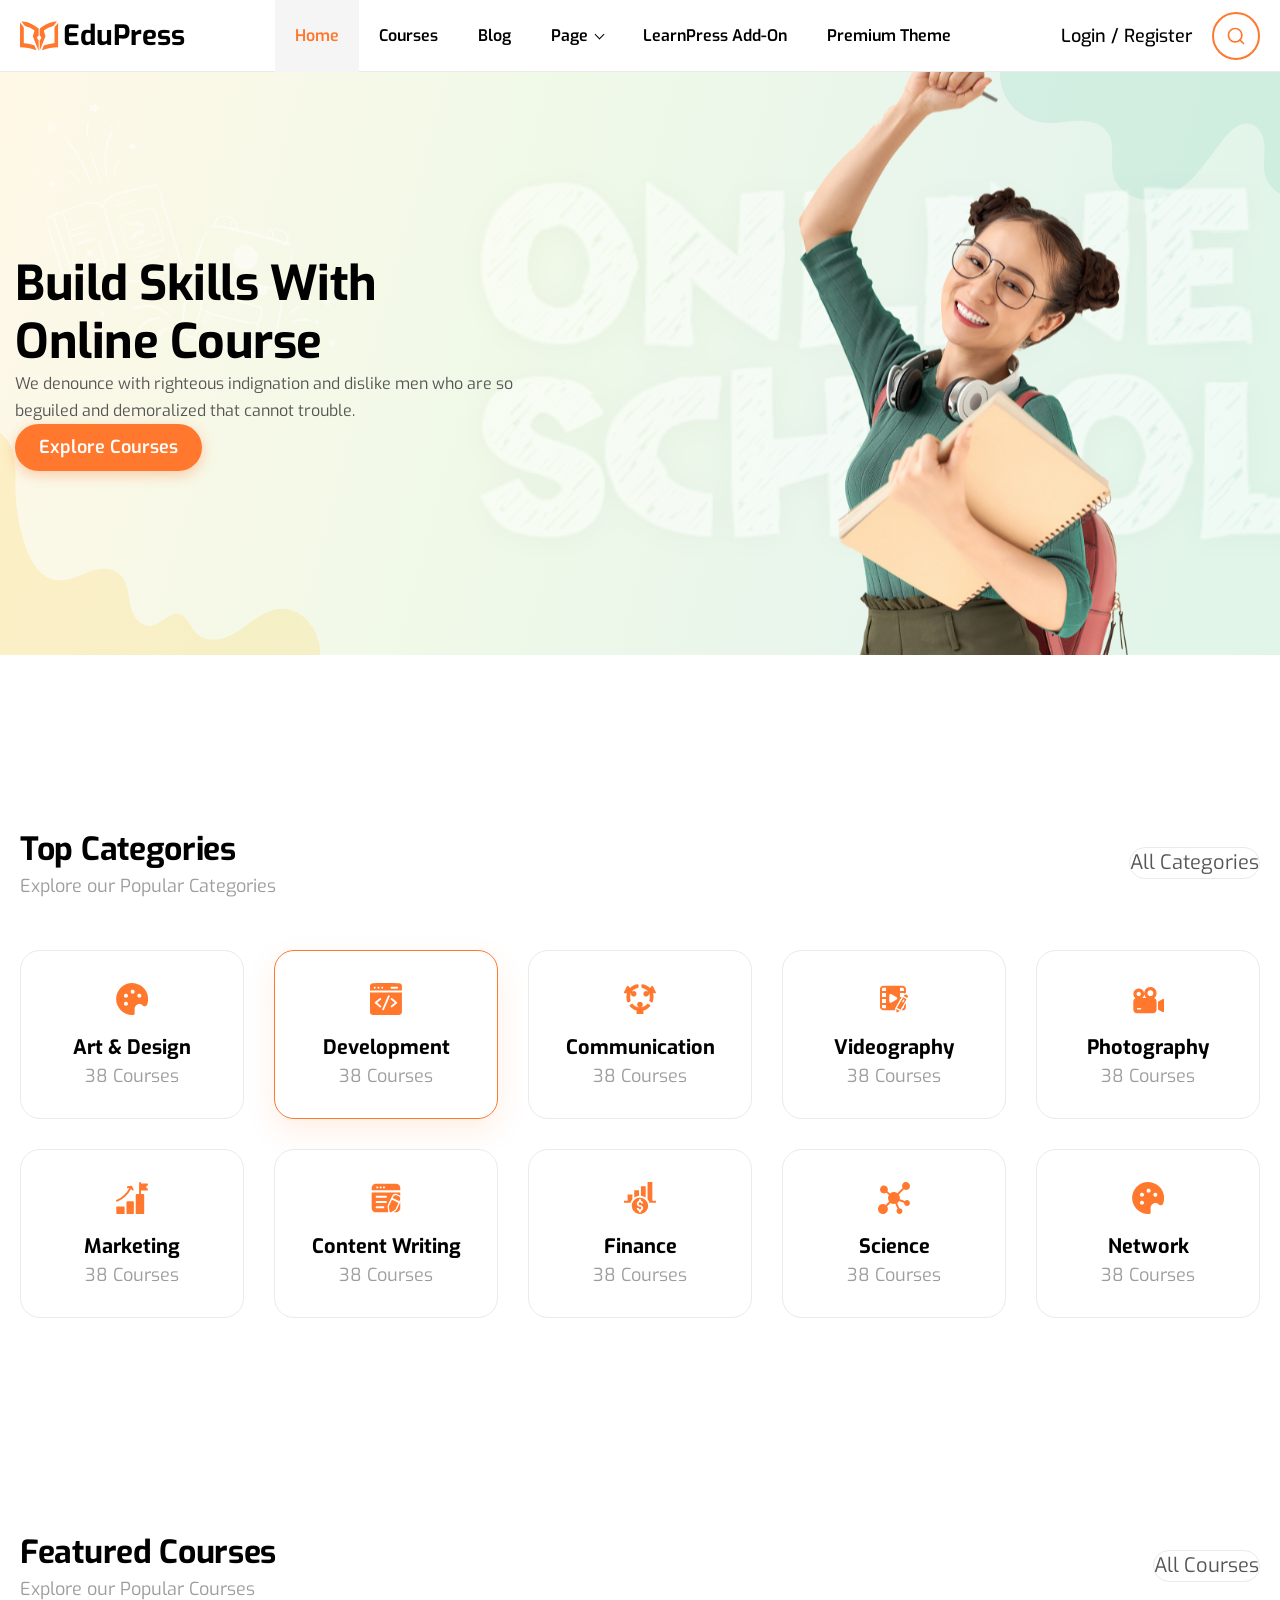
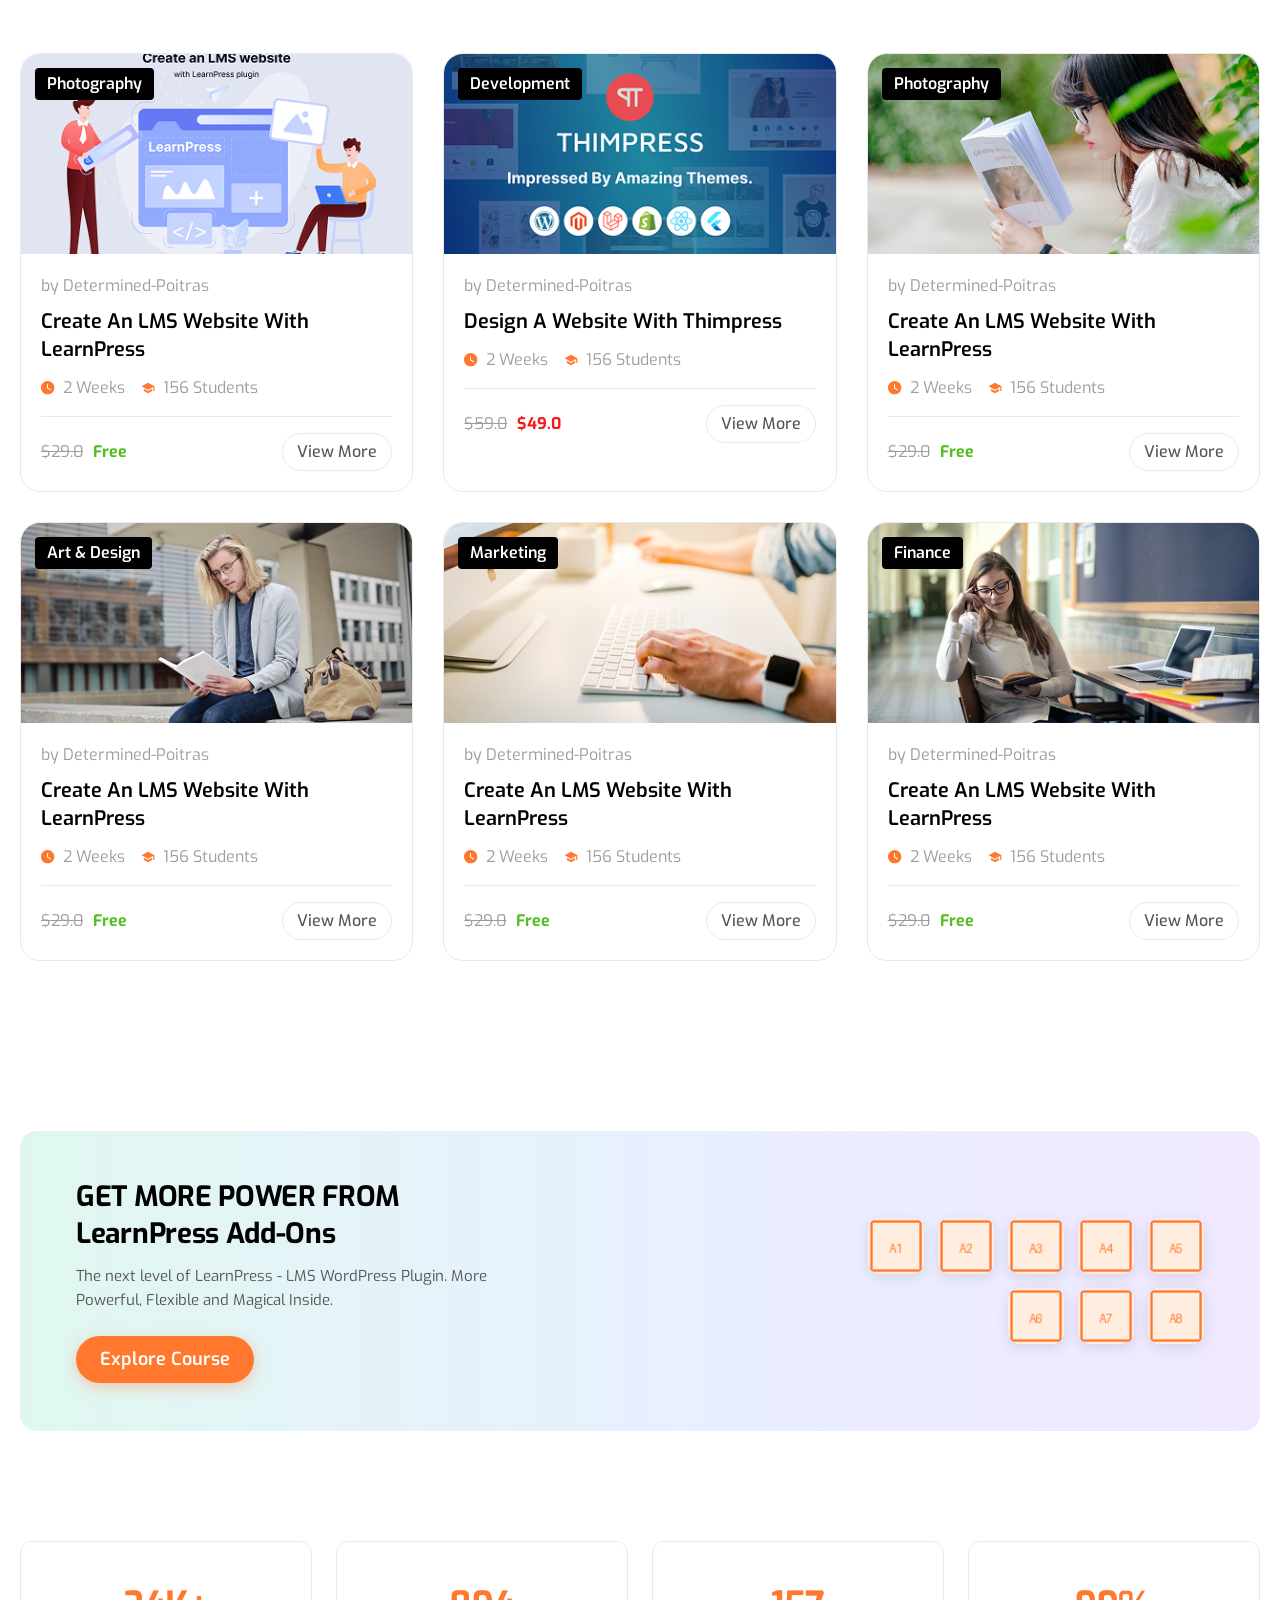
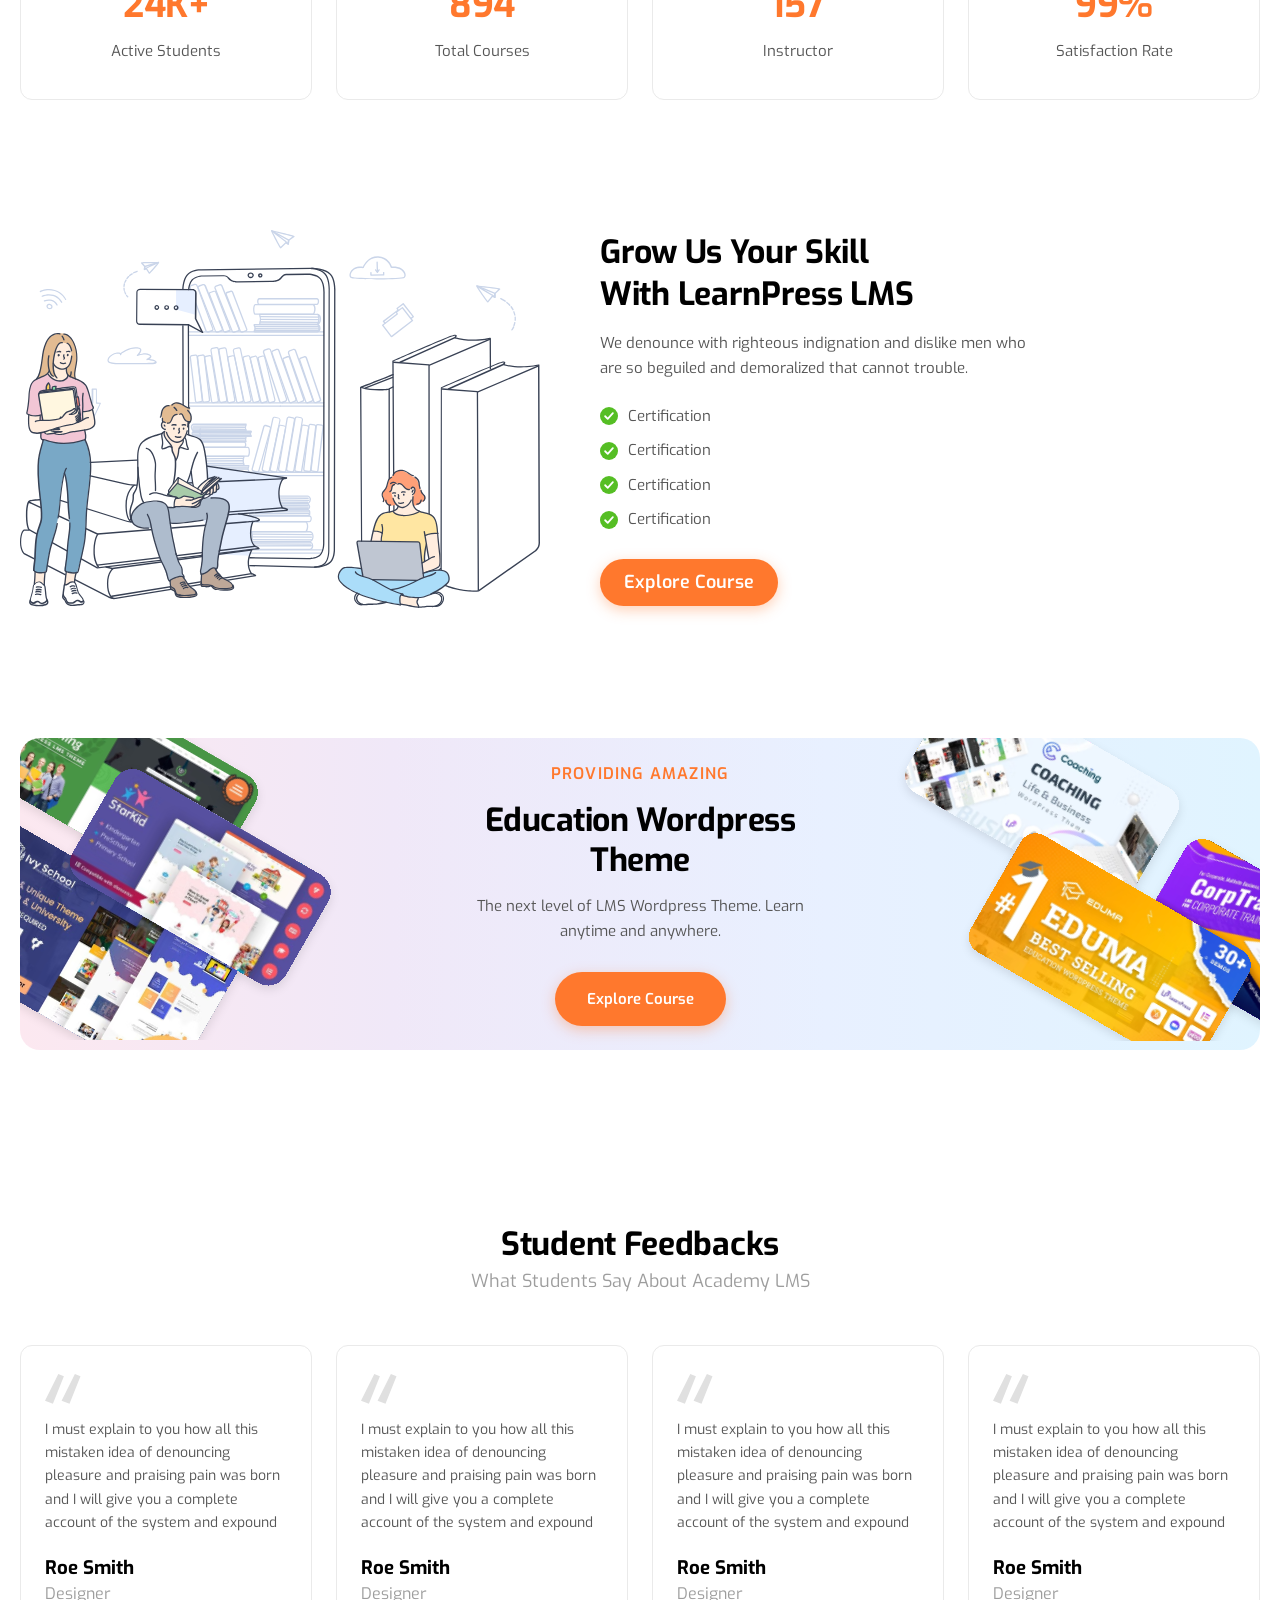
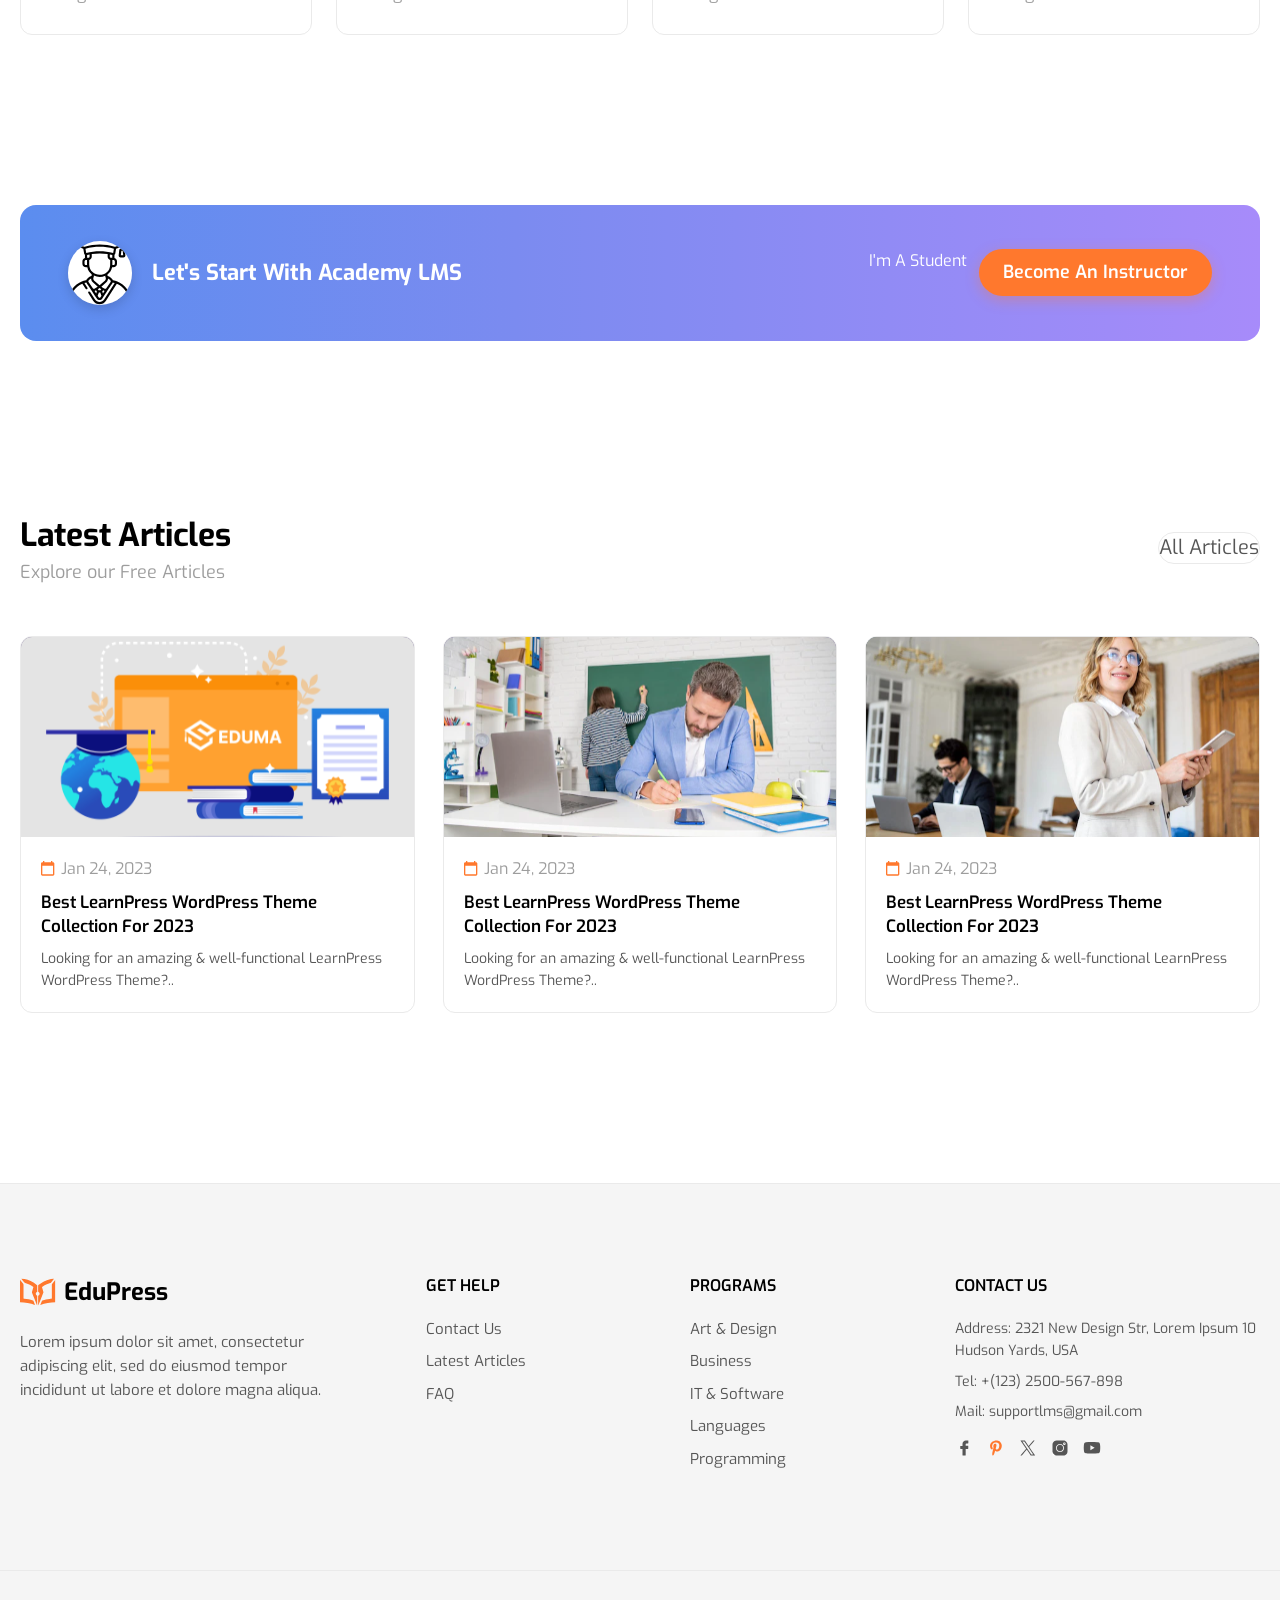
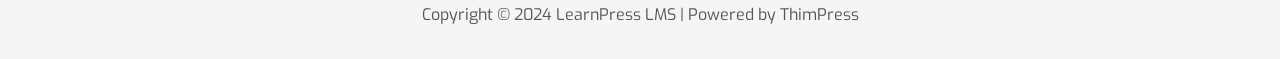
==== commit a87e3d82: "Clean Code" ====
--- a/index.html
+++ b/index.html
@@ -520,8 +520,7 @@
       <button class="back-to-top" aria-label="Back to top" onclick="window.scrollTo({top:0,behavior:'smooth'})">
           <svg width="16" height="16" viewBox="0 0 24 24" fill="none" stroke="currentColor" stroke-width="2.3" aria-hidden="true"><line x1="12" y1="19" x2="12" y2="5"/><polyline points="5 12 12 5 19 12"/></svg>
       </button>
-
-      <script src="./src/js/pages/home.js"></script>
-      <script src="./src/js/components/header.js"></script>
-  </body>
+  <script src="./src/js/pages/home.js"></script>
+  <script src="./src/js/main.js"></script>
+</body>
   </html>
